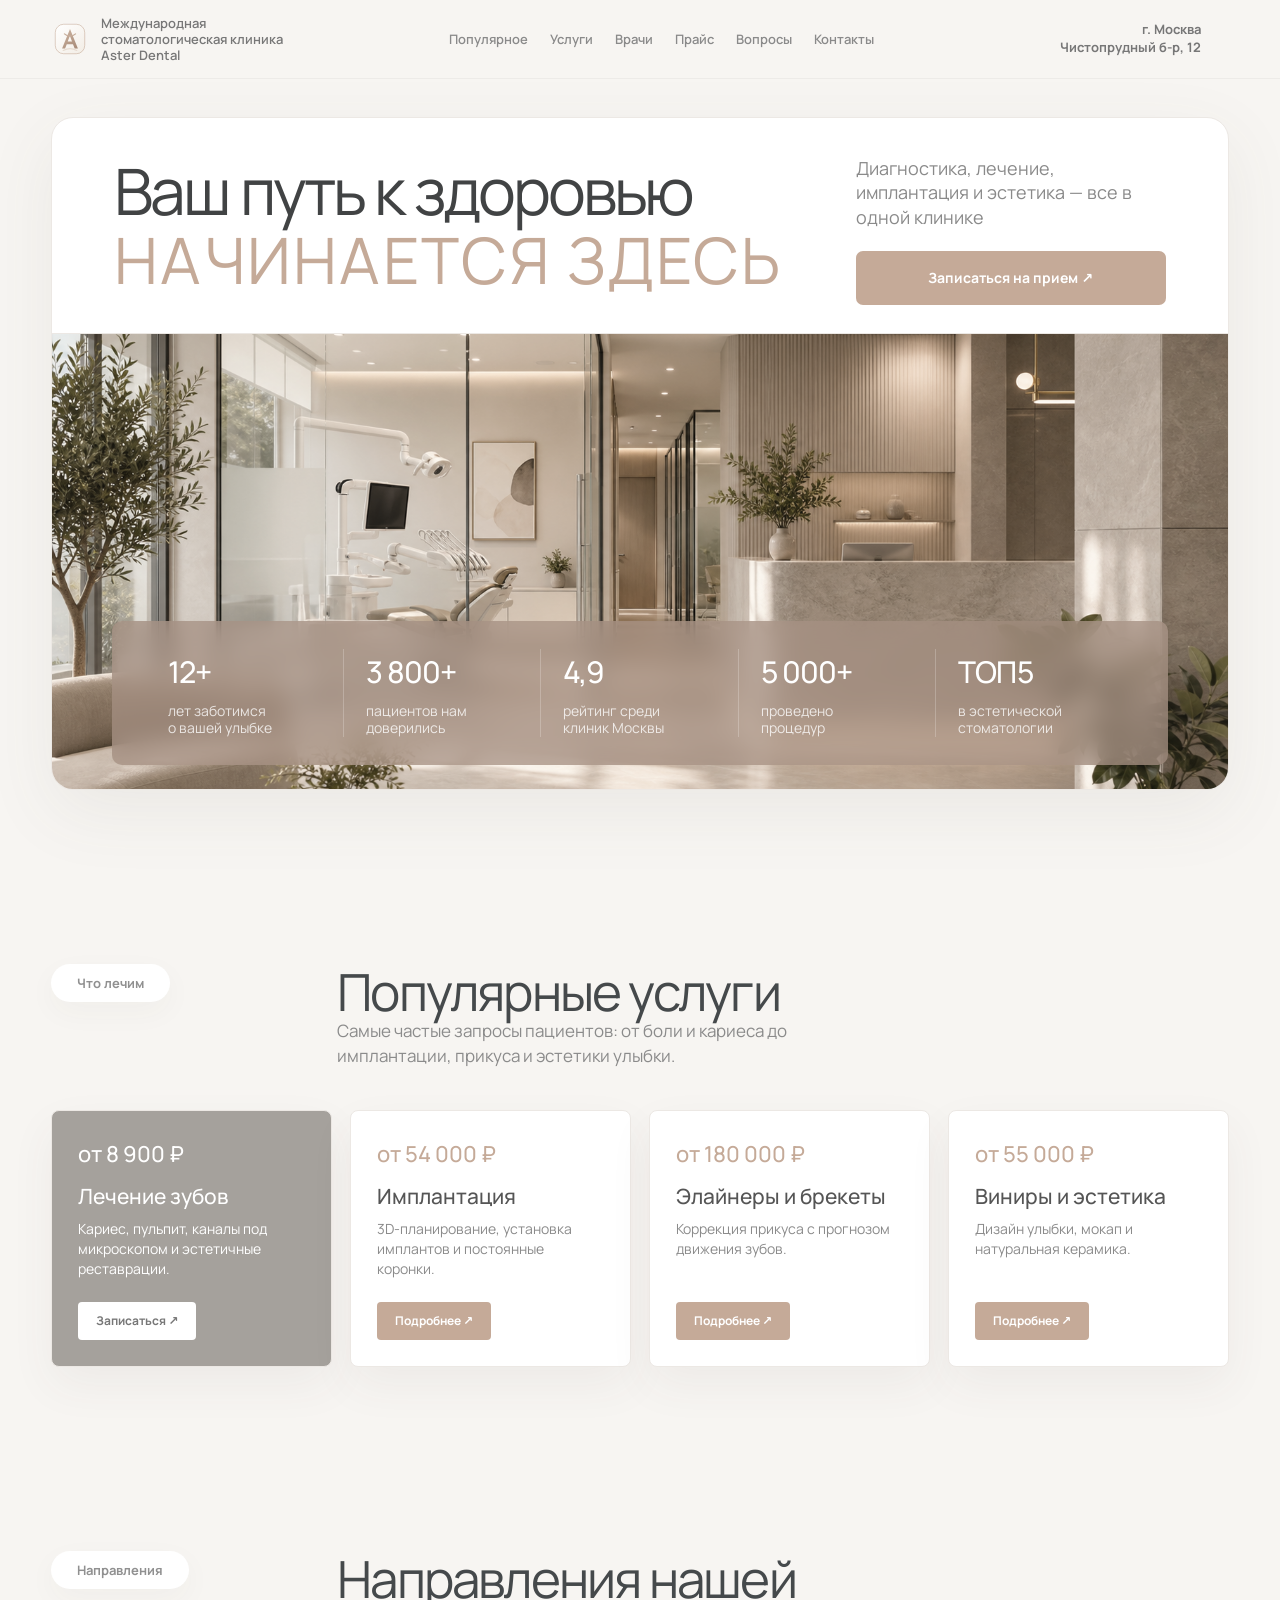
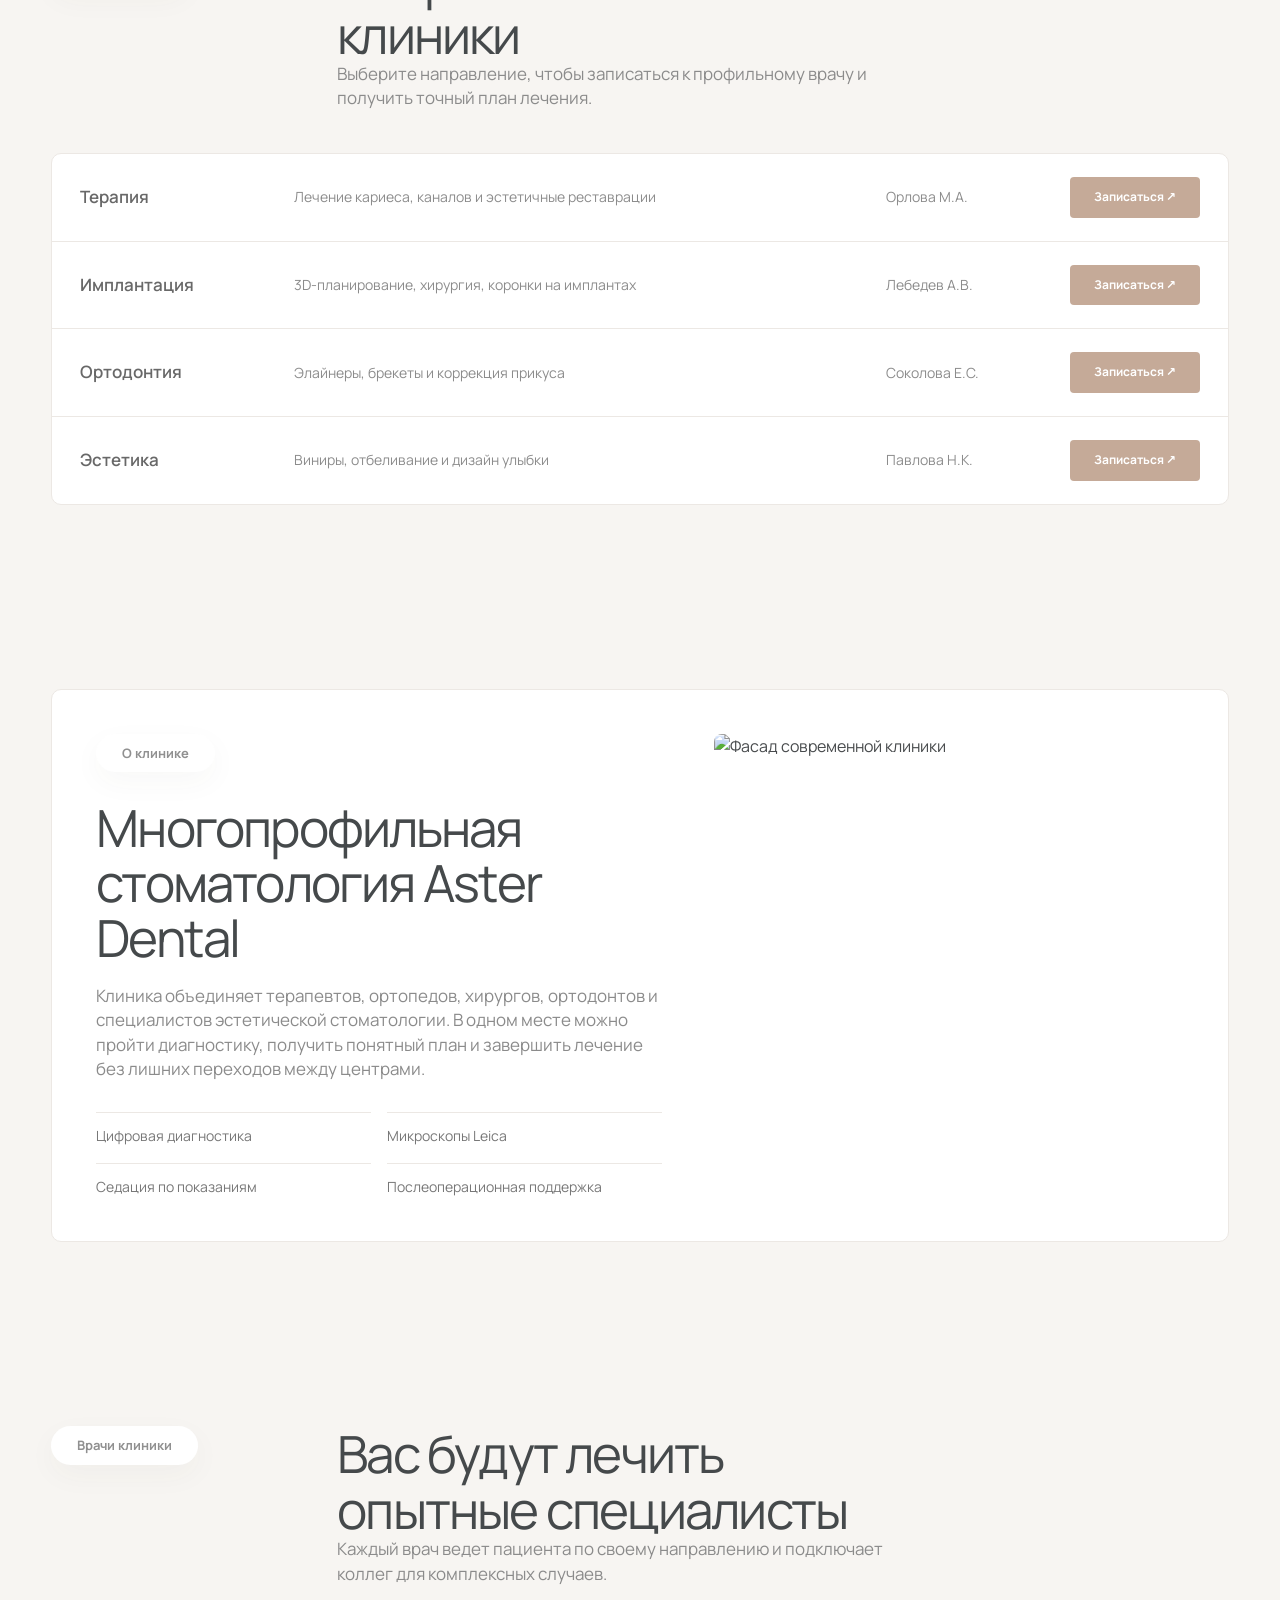
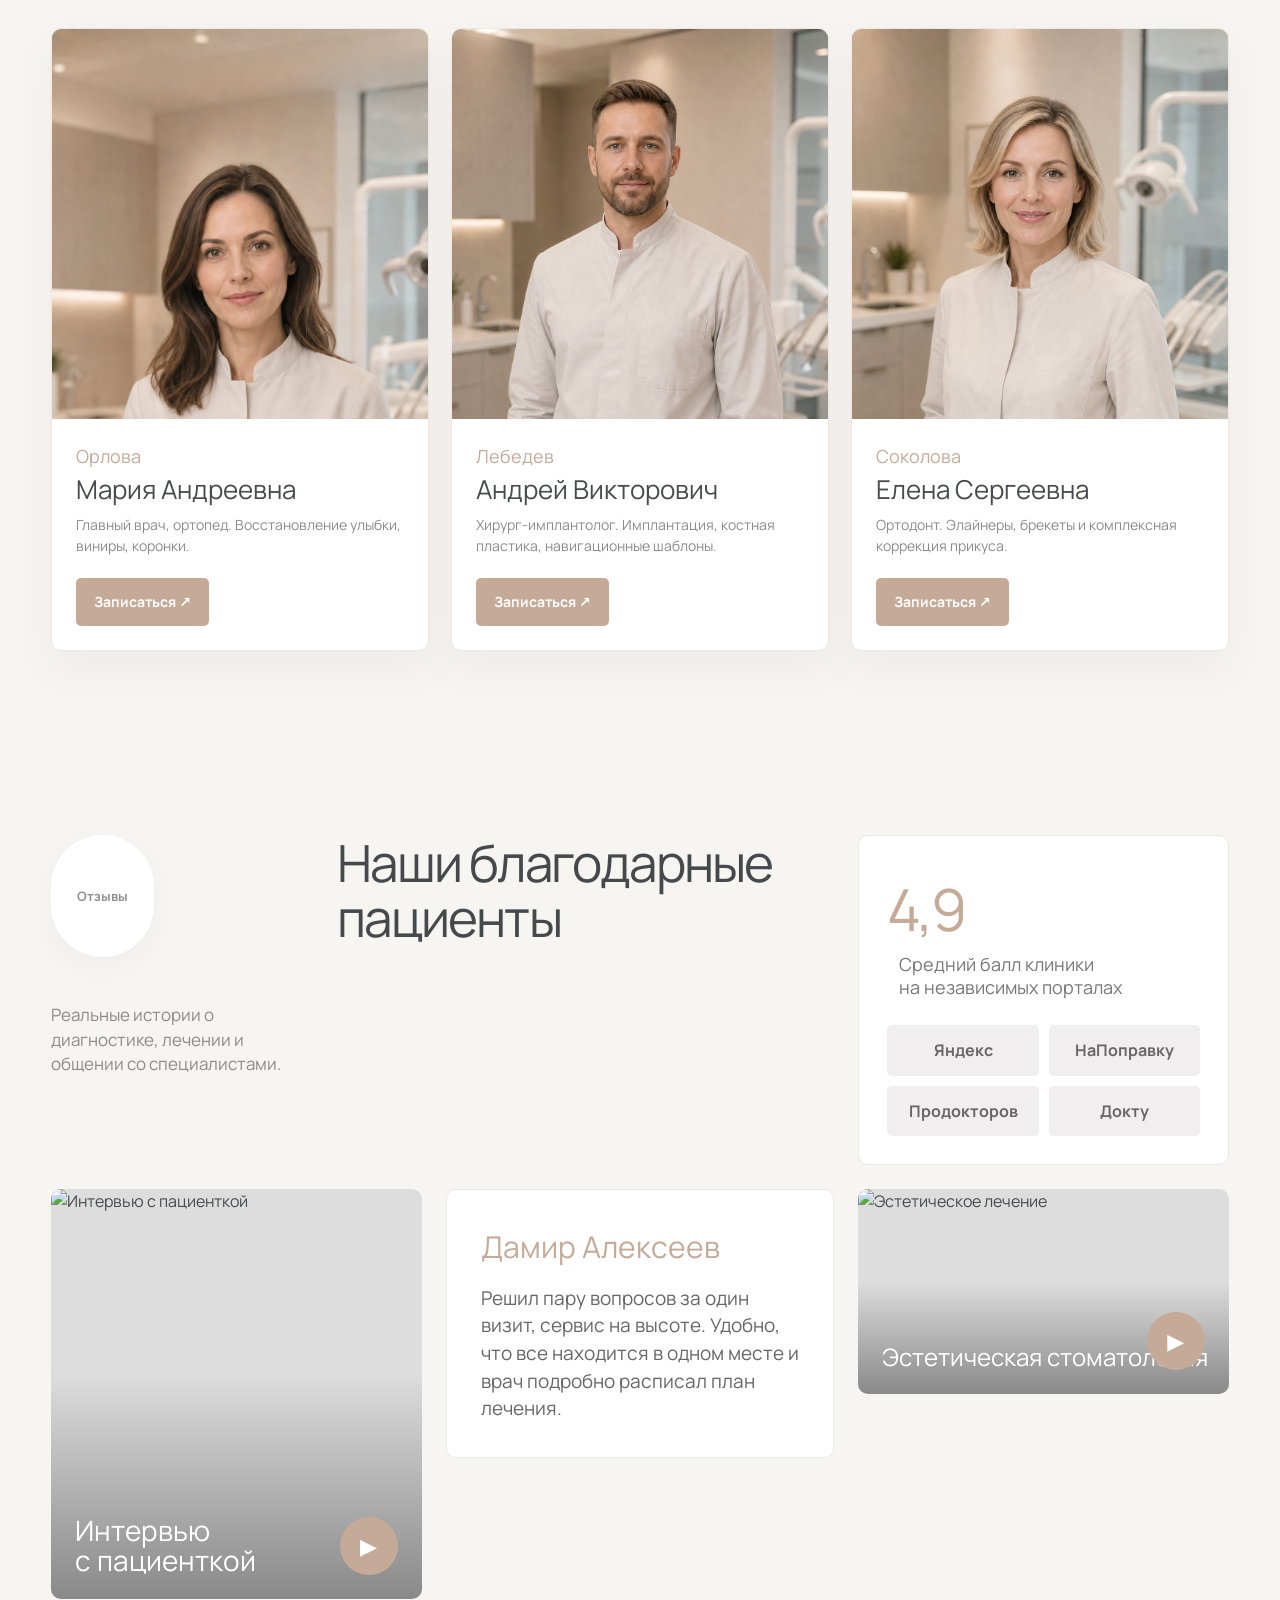
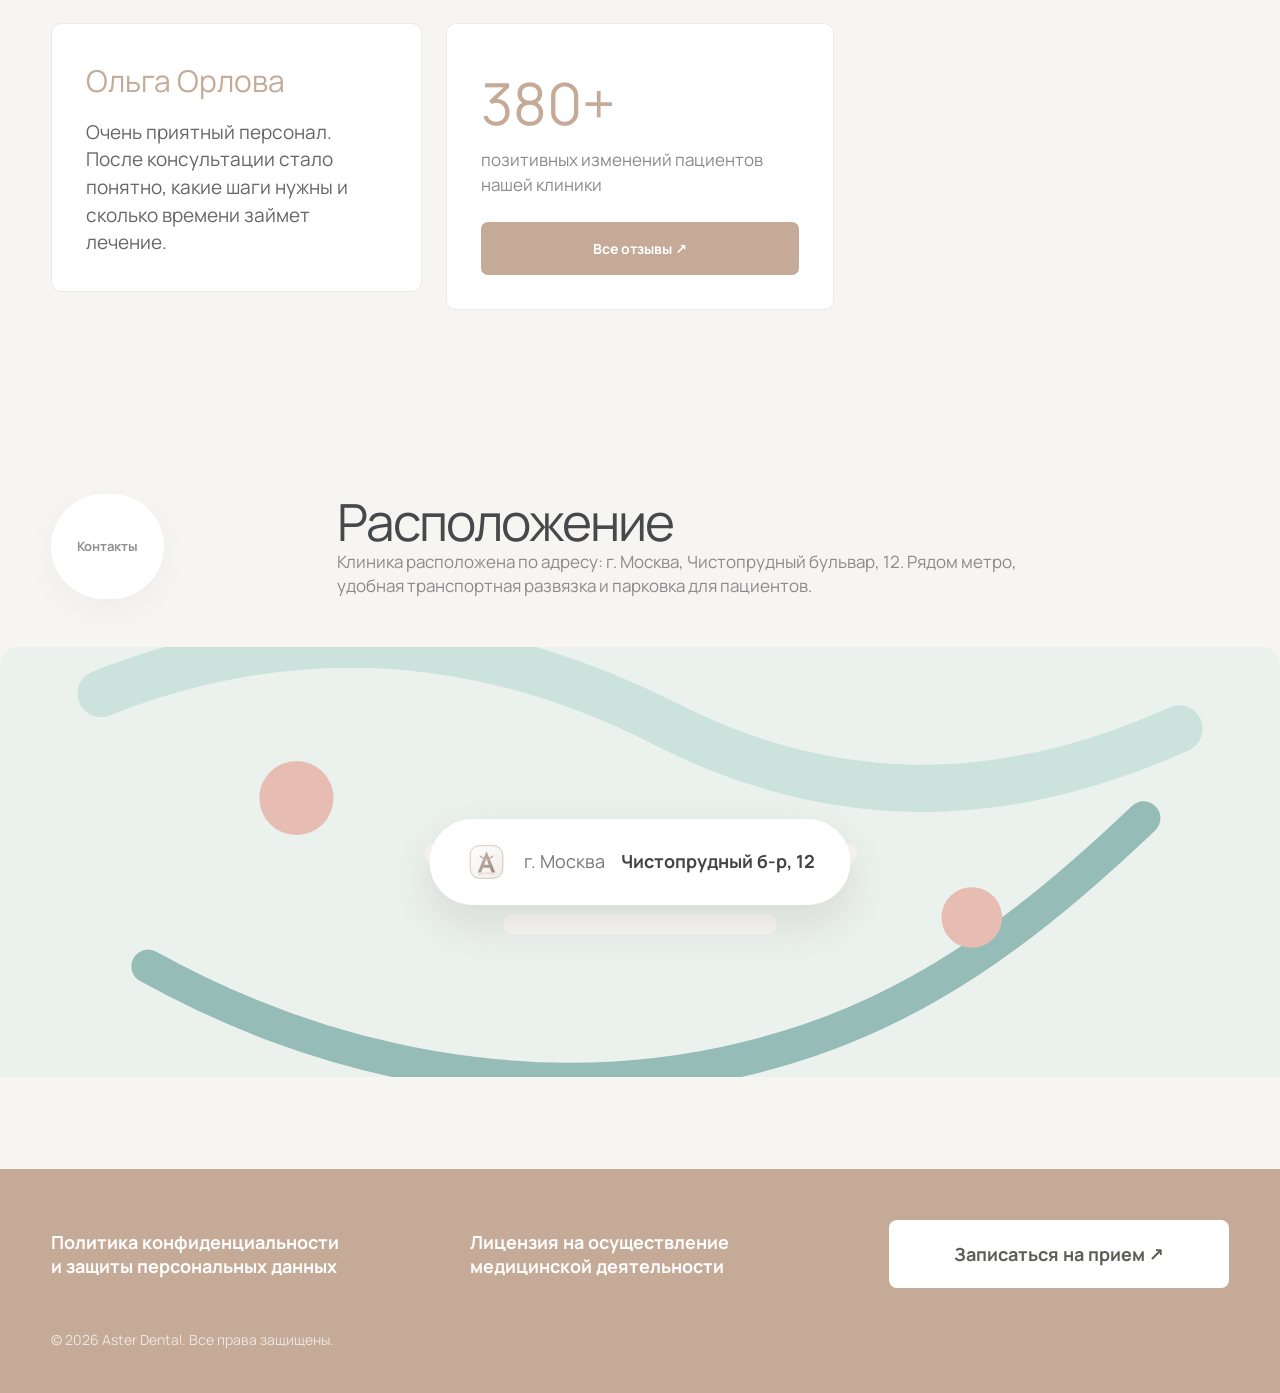
==== index.html @ 050e6648 "Initial dental clinic website" ====
<!DOCTYPE html>
<html lang="ru">
<head>
<meta charset="UTF-8" />
<meta name="viewport" content="width=device-width, initial-scale=1.0" />
<title>Aster Dental — стоматологическая клиника</title>
<link rel="preconnect" href="https://fonts.googleapis.com" />
<link rel="preconnect" href="https://fonts.gstatic.com" crossorigin />
<link href="https://fonts.googleapis.com/css2?family=Manrope:wght@400;500;600;700&display=swap" rel="stylesheet" />
<link rel="stylesheet" href="styles.css" />
</head>
<body class="ref-page">
<header id="hdr" class="ref-header">
  <div class="ref-wrap ref-nav">
    <a class="ref-brand" href="index.html">
      <img src="assets/aster-mark.svg" alt="" />
      <span>Международная стоматологическая клиника Aster Dental</span>
    </a>
    <nav class="ref-menu" aria-label="Основная навигация">
      <a href="#programs">Популярное</a>
      <a href="portfolio.html">Услуги</a>
      <a href="#doctors">Врачи</a>
      <a href="portfolio.html">Прайс</a>
      <a href="process.html">Вопросы</a>
      <a href="#contacts">Контакты</a>
    </nav>
    <a class="ref-address" href="contacts.html">г. Москва<br>Чистопрудный б-р, 12</a>
    <button class="menu-toggle" id="menuBtn" aria-label="Открыть меню">☰</button>
  </div>
</header>

<div class="mobile-nav" id="mnav">
  <button class="close" id="mnavClose" aria-label="Закрыть меню">×</button>
  <a href="index.html">Главная</a>
  <a href="about.html">Клиника</a>
  <a href="portfolio.html">Услуги</a>
  <a href="process.html">Лечение</a>
  <a href="reviews.html">Отзывы</a>
  <a href="contacts.html">Контакты</a>
</div>

<main>
  <section class="ref-hero">
    <div class="ref-wrap ref-hero-card reveal">
      <div class="ref-hero-top">
        <h1>Ваш путь к здоровью<br><span>начинается здесь</span></h1>
        <div class="ref-hero-cta">
          <p>Диагностика, лечение, имплантация и эстетика — все в одной клинике</p>
          <a class="ref-btn" href="contacts.html">Записаться на прием ↗</a>
        </div>
      </div>
      <div class="ref-hero-photo">
        <img src="assets/premium-dental-clinic.png" alt="Премиальный интерьер стоматологической клиники Aster Dental" />
        <div class="ref-stats">
          <div><b>12+</b><span>лет заботимся<br>о вашей улыбке</span></div>
          <div><b>3 800+</b><span>пациентов нам<br>доверились</span></div>
          <div><b>4,9</b><span>рейтинг среди<br>клиник Москвы</span></div>
          <div><b>5 000+</b><span>проведено<br>процедур</span></div>
          <div><b>ТОП5</b><span>в эстетической<br>стоматологии</span></div>
        </div>
      </div>
    </div>
  </section>

  <section class="ref-section" id="programs">
    <div class="ref-wrap ref-section-head reveal">
      <span class="ref-chip">Что лечим</span>
      <div>
        <h2>Популярные услуги</h2>
        <p>Самые частые запросы пациентов: от боли и кариеса до имплантации, прикуса и эстетики улыбки.</p>
      </div>
    </div>
    <div class="ref-wrap ref-programs">
      <article class="ref-program ref-program-dark reveal"><span>от 8 900 ₽</span><h3>Лечение зубов</h3><p>Кариес, пульпит, каналы под микроскопом и эстетичные реставрации.</p><a href="contacts.html">Записаться ↗</a></article>
      <article class="ref-program reveal"><span>от 54 000 ₽</span><h3>Имплантация</h3><p>3D-планирование, установка имплантов и постоянные коронки.</p><a href="contacts.html">Подробнее ↗</a></article>
      <article class="ref-program reveal"><span>от 180 000 ₽</span><h3>Элайнеры и брекеты</h3><p>Коррекция прикуса с прогнозом движения зубов.</p><a href="contacts.html">Подробнее ↗</a></article>
      <article class="ref-program reveal"><span>от 55 000 ₽</span><h3>Виниры и эстетика</h3><p>Дизайн улыбки, мокап и натуральная керамика.</p><a href="contacts.html">Подробнее ↗</a></article>
    </div>
  </section>

  <section class="ref-section">
    <div class="ref-wrap ref-section-head reveal">
      <span class="ref-chip">Направления</span>
      <div>
        <h2>Направления нашей клиники</h2>
        <p>Выберите направление, чтобы записаться к профильному врачу и получить точный план лечения.</p>
      </div>
    </div>
    <div class="ref-wrap ref-directions reveal">
      <div><b>Терапия</b><span>Лечение кариеса, каналов и эстетичные реставрации</span><em>Орлова М.А.</em><a href="contacts.html">Записаться ↗</a></div>
      <div><b>Имплантация</b><span>3D-планирование, хирургия, коронки на имплантах</span><em>Лебедев А.В.</em><a href="contacts.html">Записаться ↗</a></div>
      <div><b>Ортодонтия</b><span>Элайнеры, брекеты и коррекция прикуса</span><em>Соколова Е.С.</em><a href="contacts.html">Записаться ↗</a></div>
      <div><b>Эстетика</b><span>Виниры, отбеливание и дизайн улыбки</span><em>Павлова Н.К.</em><a href="contacts.html">Записаться ↗</a></div>
    </div>
  </section>

  <section class="ref-section">
    <div class="ref-wrap ref-clinic reveal">
      <div>
        <span class="ref-chip">О клинике</span>
        <h2>Многопрофильная стоматология Aster Dental</h2>
        <p>Клиника объединяет терапевтов, ортопедов, хирургов, ортодонтов и специалистов эстетической стоматологии. В одном месте можно пройти диагностику, получить понятный план и завершить лечение без лишних переходов между центрами.</p>
        <div class="ref-mini-grid">
          <span>Цифровая диагностика</span>
          <span>Микроскопы Leica</span>
          <span>Седация по показаниям</span>
          <span>Послеоперационная поддержка</span>
        </div>
      </div>
      <img src="https://images.unsplash.com/photo-1629909615184-74f495363b67?auto=format&fit=crop&w=1000&q=85" alt="Фасад современной клиники" />
    </div>
  </section>

  <section class="ref-section" id="doctors">
    <div class="ref-wrap ref-section-head reveal">
      <span class="ref-chip">Врачи клиники</span>
      <div>
        <h2>Вас будут лечить опытные специалисты</h2>
        <p>Каждый врач ведет пациента по своему направлению и подключает коллег для комплексных случаев.</p>
      </div>
    </div>
    <div class="ref-wrap ref-doctors">
      <article class="ref-doctor reveal"><img src="assets/doctor-orlova.png" alt="Мария Орлова"><div><span>Орлова</span><h3>Мария Андреевна</h3><p>Главный врач, ортопед. Восстановление улыбки, виниры, коронки.</p><a href="contacts.html">Записаться ↗</a></div></article>
      <article class="ref-doctor reveal"><img src="assets/doctor-lebedev.png" alt="Андрей Лебедев"><div><span>Лебедев</span><h3>Андрей Викторович</h3><p>Хирург-имплантолог. Имплантация, костная пластика, навигационные шаблоны.</p><a href="contacts.html">Записаться ↗</a></div></article>
      <article class="ref-doctor reveal"><img src="assets/doctor-sokolova.png" alt="Елена Соколова"><div><span>Соколова</span><h3>Елена Сергеевна</h3><p>Ортодонт. Элайнеры, брекеты и комплексная коррекция прикуса.</p><a href="contacts.html">Записаться ↗</a></div></article>
    </div>
  </section>

  <section class="ref-section">
    <div class="ref-wrap ref-reviews">
      <div class="ref-review-title reveal">
        <span class="ref-chip">Отзывы</span>
        <h2>Наши благодарные пациенты</h2>
        <p>Реальные истории о диагностике, лечении и общении со специалистами.</p>
      </div>
      <div class="ref-rating reveal">
        <b>4,9</b>
        <span>Средний балл клиники<br>на независимых порталах</span>
        <div><em>Яндекс</em><em>НаПоправку</em><em>Продокторов</em><em>Докту</em></div>
      </div>
      <article class="ref-video-card reveal"><img src="https://images.unsplash.com/photo-1590650153855-d9e808231d41?auto=format&fit=crop&w=700&q=85" alt="Интервью с пациенткой"><span>Интервью<br>с пациенткой</span><button>▶</button></article>
      <article class="ref-text-review reveal"><h3>Дамир Алексеев</h3><p>Решил пару вопросов за один визит, сервис на высоте. Удобно, что все находится в одном месте и врач подробно расписал план лечения.</p></article>
      <article class="ref-before-after reveal"><img src="https://images.unsplash.com/photo-1606811971618-4486d14f3f99?auto=format&fit=crop&w=900&q=85" alt="Эстетическое лечение"><span>Эстетическая стоматология</span><button>▶</button></article>
      <article class="ref-text-review reveal"><h3>Ольга Орлова</h3><p>Очень приятный персонал. После консультации стало понятно, какие шаги нужны и сколько времени займет лечение.</p></article>
      <article class="ref-review-stat reveal"><div><span>380+</span><p>позитивных изменений пациентов нашей клиники</p></div><a href="reviews.html">Все отзывы ↗</a></article>
    </div>
  </section>

  <section class="ref-section ref-location" id="contacts">
    <div class="ref-wrap ref-location-head reveal">
      <span class="ref-chip">Контакты</span>
      <div>
        <h2>Расположение</h2>
        <p>Клиника расположена по адресу: г. Москва, Чистопрудный бульвар, 12. Рядом метро, удобная транспортная развязка и парковка для пациентов.</p>
      </div>
    </div>
    <div class="ref-map reveal">
      <div class="ref-map-pin"><img src="assets/aster-mark.svg" alt="">г. Москва<br><b>Чистопрудный б-р, 12</b></div>
    </div>
  </section>
</main>

<footer class="ref-footer">
  <div class="ref-wrap ref-footer-grid">
    <a href="#">Политика конфиденциальности<br>и защиты персональных данных</a>
    <a href="#">Лицензия на осуществление<br>медицинской деятельности</a>
    <a class="ref-footer-btn" href="contacts.html">Записаться на прием ↗</a>
  </div>
  <div class="ref-wrap ref-copy">© 2026 Aster Dental. Все права защищены.</div>
</footer>

<script src="main.js"></script>
</body>
</html>
---- styles.css ----
:root{
  --ink:#26231f;
  --ink-2:#4a443d;
  --teal:#6b908b;
  --teal-dark:#4e746f;
  --mint:#edf5f1;
  --aqua:#b7d4cd;
  --coral:#b88776;
  --champagne:#b99d72;
  --champagne-soft:#eadcc6;
  --cream:#f4eee5;
  --paper:#ffffff;
  --soft:#f8f4ee;
  --muted:#8a8177;
  --line:rgba(38,35,31,.12);
  --shadow:0 28px 90px rgba(74,68,61,.11);
  --shadow-deep:0 34px 110px rgba(74,68,61,.18);
}
*{box-sizing:border-box;margin:0;padding:0}
html{scroll-behavior:smooth}
body{
  font-family:"Manrope",system-ui,sans-serif;
  background:
    radial-gradient(circle at 15% 0%,rgba(255,255,255,.74),rgba(255,255,255,0) 340px),
    linear-gradient(180deg,rgba(255,255,255,.35),rgba(255,255,255,0) 360px),
    var(--cream);
  color:var(--ink);
  line-height:1.55;
  overflow-x:hidden;
  -webkit-font-smoothing:antialiased;
}
a{color:inherit;text-decoration:none}
img{display:block;max-width:100%}
button,input,textarea,select{font:inherit}
::selection{background:var(--aqua);color:var(--ink)}
.wrap{width:min(1180px,92vw);margin:0 auto}
.eyebrow{font-size:12px;text-transform:uppercase;letter-spacing:.18em;font-weight:800;color:var(--champagne);margin-bottom:14px}

header{
  position:fixed;
  inset:0 0 auto;
  z-index:100;
  transition:background .25s,box-shadow .25s,border-color .25s;
  border-bottom:1px solid transparent;
}
header.scrolled{background:rgba(244,238,229,.82);backdrop-filter:blur(22px);border-color:rgba(38,35,31,.08);box-shadow:0 14px 52px rgba(74,68,61,.08)}
.nav-wrap{height:82px;display:flex;align-items:center;justify-content:space-between;gap:20px}
.brand{display:inline-flex;align-items:center;gap:10px;font-size:20px;font-weight:900;letter-spacing:-.03em}
.brand img{width:34px;height:34px}
.nav-pill{display:flex;align-items:center;gap:4px;padding:6px;border:1px solid rgba(255,255,255,.68);border-radius:999px;background:rgba(255,255,255,.62);box-shadow:0 18px 52px rgba(74,68,61,.08),inset 0 1px 0 rgba(255,255,255,.82);backdrop-filter:blur(18px)}
.nav-pill a{padding:10px 17px;border-radius:999px;font-size:14px;font-weight:800;color:rgba(38,35,31,.58);transition:background .2s,color .2s,box-shadow .2s}
.nav-pill a:hover,.nav-pill a.active{background:var(--ink);color:#fff;box-shadow:0 10px 26px rgba(38,35,31,.16)}
.nav-actions{display:flex;align-items:center;gap:12px}
.phone{font-size:14px;font-weight:800;color:var(--ink-2)}
.btn{display:inline-flex;align-items:center;justify-content:center;gap:8px;border:0;border-radius:999px;padding:15px 24px;font-weight:900;font-size:14px;cursor:pointer;transition:transform .2s,box-shadow .2s,background .2s,color .2s;white-space:nowrap}
.btn:hover{transform:translateY(-2px)}
.btn-primary{background:linear-gradient(135deg,var(--teal),var(--teal-dark));color:#fff;box-shadow:0 18px 38px rgba(78,116,111,.25),inset 0 1px 0 rgba(255,255,255,.28)}
.btn-primary:hover{background:var(--teal-dark)}
.btn-soft{background:rgba(255,255,255,.76);color:var(--ink);border:1px solid rgba(255,255,255,.70);box-shadow:0 16px 34px rgba(11,24,32,.08),inset 0 1px 0 rgba(255,255,255,.95)}
.btn-light{background:#fff;color:var(--ink);box-shadow:0 14px 34px rgba(18,33,42,.08)}
.menu-toggle{display:none;border:0;background:var(--ink);color:#fff;width:44px;height:44px;border-radius:50%;font-size:22px}

.mobile-nav{position:fixed;inset:0;z-index:200;background:var(--cream);display:flex;flex-direction:column;align-items:center;justify-content:center;gap:12px;transform:translateY(-100%);transition:transform .35s ease}
.mobile-nav.open{transform:none}
.mobile-nav a{font-size:30px;font-weight:900}
.mobile-nav .close{position:absolute;top:24px;right:28px;border:0;background:none;font-size:44px;color:var(--ink)}

.hero{position:relative;overflow:hidden;padding:132px 0 72px}
.hero::before{content:"";position:absolute;inset:0;background:linear-gradient(180deg,rgba(255,255,255,.28),rgba(255,255,255,0));pointer-events:none}
.hero-shell{position:relative;z-index:1}
.hero-copy{max-width:920px;margin:0 auto 42px;text-align:center}
.hero-kicker{display:flex;gap:10px;flex-wrap:wrap;margin-bottom:22px}
.hero-copy .hero-kicker{justify-content:center}
.hero-kicker span{display:inline-flex;align-items:center;min-height:32px;padding:7px 13px;border:1px solid rgba(185,157,114,.35);border-radius:999px;background:rgba(255,255,255,.58);box-shadow:inset 0 1px 0 rgba(255,255,255,.82);font-size:11px;text-transform:uppercase;letter-spacing:.15em;font-weight:900;color:var(--ink)}
.hero-kicker span:first-child{background:#3b3630;border-color:#3b3630;color:#fff}
.hero h1{font-size:clamp(48px,7.7vw,104px);line-height:.94;letter-spacing:-.075em;font-weight:900;text-wrap:balance}
.hero p{font-size:18px;color:var(--muted);max-width:690px;margin:24px auto 30px}
.hero-actions{display:flex;gap:12px;flex-wrap:wrap;justify-content:center}
.hero-showcase{position:relative;border-radius:34px;overflow:hidden;height:520px;box-shadow:var(--shadow-deep);border:1px solid rgba(255,255,255,.78);background:#fff}
.hero-showcase>img{width:100%;height:100%;object-fit:cover}
.hero-showcase::after{content:"";position:absolute;inset:0;background:linear-gradient(180deg,rgba(0,0,0,0) 42%,rgba(38,35,31,.34));pointer-events:none}
.showcase-caption{position:absolute;left:28px;right:28px;bottom:26px;z-index:2;display:flex;gap:10px;flex-wrap:wrap}
.showcase-caption span{display:inline-flex;align-items:center;padding:9px 14px;border-radius:999px;background:rgba(255,255,255,.72);backdrop-filter:blur(14px);border:1px solid rgba(255,255,255,.62);font-size:12px;font-weight:900;color:var(--ink)}
.hero-panel{position:absolute;right:28px;top:28px;z-index:3;width:300px;background:rgba(255,255,255,.80);border:1px solid rgba(255,255,255,.82);backdrop-filter:blur(20px);border-radius:28px;padding:26px;box-shadow:var(--shadow),inset 0 1px 0 rgba(255,255,255,.9);display:grid;gap:15px}
.panel-title{padding-bottom:18px;border-bottom:1px solid var(--line);font-size:12px;text-transform:uppercase;letter-spacing:.18em;font-weight:900;color:var(--champagne)}
.hero-panel div{padding-bottom:15px;border-bottom:1px solid var(--line)}
.hero-panel div:last-child{border-bottom:0;padding-bottom:0}
.hero-panel strong{display:block;font-size:38px;letter-spacing:-.05em;line-height:1;color:var(--teal)}
.hero-panel span{display:block;color:var(--muted);font-weight:700;margin-top:4px}

.section{padding:108px 0}
.trust-strip{padding:42px 0;background:linear-gradient(135deg,var(--ink),#112832);color:#fff}
.trust-grid{display:grid;grid-template-columns:repeat(4,1fr);gap:1px;background:rgba(255,255,255,.13);border-radius:28px;overflow:hidden;border:1px solid rgba(255,255,255,.10);box-shadow:0 28px 80px rgba(0,0,0,.18)}
.trust-item{background:rgba(255,255,255,.045);padding:30px}
.trust-item span{color:var(--champagne-soft);font-weight:900;font-size:13px}
.trust-item b{display:block;margin:18px 0 8px;font-size:18px}
.trust-item p{color:rgba(255,255,255,.68);font-size:14px}

.split{display:grid;grid-template-columns:1.1fr .9fr;gap:80px;align-items:start}
.section-head h2,.sec-top h2,.cta h2,.subhero h1{font-size:clamp(34px,5vw,64px);line-height:1.02;letter-spacing:-.055em;font-weight:900}
.lead-block p{font-size:18px;color:var(--muted);margin-bottom:24px}
.text-link{display:inline-flex;align-items:center;gap:8px;font-weight:900;color:var(--teal)}
.text-link::after{content:"↗";font-size:16px}
.visual-row{display:grid;grid-template-columns:1.25fr .75fr;gap:24px;margin-top:54px;align-items:stretch}
.visual-card,.quote-card,.doctor,.service-card,.rev,.ci-card,.form{border-radius:30px}
.visual-card{overflow:hidden;min-height:440px;box-shadow:var(--shadow-deep);border:1px solid rgba(255,255,255,.72)}
.visual-card img{width:100%;height:100%;object-fit:cover}
.quote-card{background:linear-gradient(180deg,#fff,#fbf6ec);padding:38px;box-shadow:var(--shadow);display:flex;flex-direction:column;justify-content:space-between;border:1px solid rgba(199,166,106,.22)}
.quote-card img{width:120px;margin-bottom:36px}
.quote-card p{font-size:24px;line-height:1.25;letter-spacing:-.03em;font-weight:800}
.quote-card span{margin-top:26px;color:var(--muted);font-weight:800}

.muted-section{background:linear-gradient(180deg,var(--soft),#f8f5ed)}
.sec-top{display:flex;justify-content:space-between;align-items:end;gap:24px;margin-bottom:44px}
.sec-top h2{max-width:760px}
.service-grid{display:grid;grid-template-columns:repeat(4,1fr);gap:18px}
.service-card{min-height:318px;background:linear-gradient(180deg,#fff,#fbf7ef);padding:30px;border:1px solid rgba(11,24,32,.09);box-shadow:0 22px 58px rgba(11,24,32,.08);display:flex;flex-direction:column;justify-content:space-between;position:relative;overflow:hidden;transition:transform .25s,box-shadow .25s,border-color .25s}
.service-card::before{content:"";position:absolute;left:30px;right:30px;top:0;height:3px;background:linear-gradient(90deg,var(--champagne),var(--aqua))}
.service-card:hover{transform:translateY(-7px);box-shadow:var(--shadow-deep);border-color:rgba(199,166,106,.34)}
.service-card span{color:var(--champagne);font-size:12px;text-transform:uppercase;letter-spacing:.16em;font-weight:900}
.service-card h3{font-size:25px;line-height:1.08;letter-spacing:-.04em;margin:48px 0 12px}
.service-card p{color:var(--muted);font-size:15px}

.doctors{display:grid;grid-template-columns:repeat(3,1fr);gap:22px}
.doctor{overflow:hidden;background:#fff;border:1px solid rgba(11,24,32,.09);box-shadow:0 22px 60px rgba(11,24,32,.08)}
.doctor img{height:360px;width:100%;object-fit:cover;object-position:center top}
.doctor h3{font-size:23px;letter-spacing:-.03em;padding:22px 24px 4px}
.doctor p{padding:0 24px 24px;color:var(--muted);font-weight:700}

.cta-section{padding:38px 0 92px}
.cta{background:linear-gradient(135deg,#08141b,#12313b);color:#fff;border-radius:36px;padding:62px;display:flex;align-items:center;justify-content:space-between;gap:30px;position:relative;overflow:hidden;box-shadow:var(--shadow-deep)}
.cta::before{content:"";position:absolute;inset:0;background:linear-gradient(90deg,rgba(199,166,106,.20),transparent 46%,rgba(142,219,210,.16));opacity:.9}
.cta>*{position:relative}
.cta .eyebrow{color:var(--aqua)}
.cta p{color:rgba(255,255,255,.72);margin-top:18px;font-size:17px;max-width:560px}

.signature-section{background:#fff;padding:118px 0;border-top:1px solid rgba(11,24,32,.08);border-bottom:1px solid rgba(11,24,32,.08)}
.signature-grid{display:grid;grid-template-columns:1fr 1.1fr;gap:64px;align-items:start}
.signature-copy h2{font-size:58px;line-height:1;letter-spacing:-.06em;font-weight:900;text-wrap:balance}
.signature-copy p{margin-top:22px;color:var(--muted);font-size:18px;max-width:500px}
.signature-list{display:grid;gap:14px}
.signature-list div{display:grid;grid-template-columns:64px 1fr;column-gap:22px;row-gap:6px;padding:24px;border:1px solid rgba(11,24,32,.10);border-radius:28px;background:linear-gradient(180deg,#fff,#fbf7ef);box-shadow:0 16px 42px rgba(11,24,32,.06)}
.signature-list span{grid-row:span 2;color:var(--champagne);font-weight:900;font-size:20px}
.signature-list b{font-size:22px;letter-spacing:-.035em}
.signature-list p{color:var(--muted)}

.subhero{padding:150px 0 74px;background:linear-gradient(135deg,var(--soft),var(--cream));position:relative;overflow:hidden;border-bottom:1px solid var(--line)}
.subhero::after{content:"";position:absolute;right:0;bottom:-90px;width:min(48vw,620px);height:360px;background:url("assets/smile-map.svg") center/contain no-repeat;opacity:.42}
.subhero .wrap{position:relative;z-index:1}
.breadcrumb{font-size:12px;text-transform:uppercase;letter-spacing:.16em;font-weight:900;color:var(--teal);margin-bottom:16px}
.subhero p{font-size:18px;color:var(--muted);max-width:660px;margin-top:20px}

.feature-grid{display:grid;grid-template-columns:repeat(3,1fr);gap:18px}
.feature{background:#fff;border:1px solid var(--line);border-radius:26px;padding:28px;box-shadow:0 18px 46px rgba(18,33,42,.05)}
.feature b{display:block;font-size:22px;letter-spacing:-.03em;margin-bottom:10px}
.feature p{color:var(--muted)}
.wide-photo{border-radius:34px;overflow:hidden;min-height:440px;margin-top:50px;box-shadow:var(--shadow)}
.wide-photo img{width:100%;height:100%;object-fit:cover}

.price-grid{display:grid;grid-template-columns:repeat(2,1fr);gap:18px}
.price-card{background:#fff;border:1px solid var(--line);border-radius:28px;padding:30px;display:grid;grid-template-columns:1fr auto;gap:18px;align-items:start}
.price-card h3{font-size:26px;letter-spacing:-.04em;margin-bottom:8px}
.price-card p{color:var(--muted)}
.price-card strong{color:var(--teal);font-size:22px;white-space:nowrap}

.timeline{max-width:940px}
.tl-item{display:grid;grid-template-columns:110px 1fr;gap:34px;padding:34px 0;border-top:1px solid var(--line)}
.tl-item .num{font-size:54px;font-weight:900;line-height:1;color:var(--teal)}
.tl-item h3{font-size:28px;letter-spacing:-.04em;margin-bottom:10px}
.tl-item p{color:var(--muted);font-size:17px}
.faq{max-width:900px}
.faq-item{border-top:1px solid var(--line)}
.faq-item:last-child{border-bottom:1px solid var(--line)}
.faq-q{display:flex;align-items:center;justify-content:space-between;gap:18px;padding:26px 0;font-size:20px;font-weight:900;cursor:pointer}
.faq-q .pl{color:var(--teal);font-size:28px;transition:transform .25s}
.faq-item.open .pl{transform:rotate(45deg)}
.faq-a{max-height:0;overflow:hidden;transition:max-height .3s;color:var(--muted);font-size:16px}
.faq-item.open .faq-a{max-height:220px;padding-bottom:24px}

.rev-grid{display:grid;grid-template-columns:repeat(3,1fr);gap:18px}
.rev{background:#fff;border:1px solid var(--line);padding:28px;box-shadow:0 18px 46px rgba(18,33,42,.05)}
.stars{color:var(--coral);letter-spacing:2px;margin-bottom:18px}
.rev p{color:var(--ink-2);font-size:16px}
.who{display:flex;align-items:center;gap:12px;margin-top:24px}
.avatar{width:44px;height:44px;border-radius:50%;background:var(--mint);display:grid;place-items:center;color:var(--teal);font-weight:900}
.who b{display:block}.who span{color:var(--muted);font-size:13px;font-weight:700}

.contact-grid{display:grid;grid-template-columns:1.05fr .95fr;gap:44px;align-items:start}
.form{background:#fff;border:1px solid var(--line);box-shadow:var(--shadow);padding:32px;display:grid;gap:18px}
.field{display:grid;gap:8px}
.field label{font-size:12px;text-transform:uppercase;letter-spacing:.14em;color:var(--muted);font-weight:900}
.field input,.field textarea,.field select{border:1px solid var(--line);border-radius:18px;background:#f8fbfa;padding:15px 16px;color:var(--ink);outline:none}
.field input:focus,.field textarea:focus,.field select:focus{border-color:var(--teal);box-shadow:0 0 0 4px rgba(15,143,140,.10)}
.field textarea{min-height:132px;resize:vertical}
.form-msg{display:none;border-radius:18px;background:var(--mint);color:var(--teal-dark);padding:16px;font-weight:800}
.form-msg.show{display:block}
.contact-info{display:grid;gap:16px}
.ci-card{background:#fff;border:1px solid var(--line);padding:24px}
.ci-card .k{font-size:12px;text-transform:uppercase;letter-spacing:.14em;color:var(--muted);font-weight:900;margin-bottom:8px}
.ci-card .v{font-size:21px;font-weight:900;letter-spacing:-.03em}
.map{height:300px;border-radius:28px;background:url("assets/smile-map.svg") center/80% no-repeat,var(--soft);border:1px solid var(--line)}

footer{background:var(--ink);color:#fff;padding:66px 0 28px}
.footer-grid{display:grid;grid-template-columns:1.4fr 1fr 1fr;gap:44px;padding-bottom:44px;border-bottom:1px solid rgba(255,255,255,.13)}
footer .brand img{filter:none}
footer p,footer a{color:rgba(255,255,255,.68)}
footer h4{font-size:13px;text-transform:uppercase;letter-spacing:.15em;color:var(--aqua);margin-bottom:14px}
footer a{display:block;margin:9px 0;font-weight:700}
.foot-bottom{display:flex;justify-content:space-between;gap:16px;flex-wrap:wrap;padding-top:22px;color:rgba(255,255,255,.5);font-size:13px}

.reveal{opacity:0;transform:translateY(24px);transition:opacity .75s ease,transform .75s ease}
.reveal.in{opacity:1;transform:none}

@media(max-width:1040px){
  .nav-pill,.phone{display:none}
  .menu-toggle{display:block}
  .split,.visual-row,.contact-grid,.signature-grid{grid-template-columns:1fr}
  .hero-showcase{height:440px}
  .hero-panel{position:static;width:auto;margin:16px;grid-template-columns:repeat(3,1fr)}
  .hero-panel div{border-bottom:0;border-right:1px solid var(--line);padding-bottom:0;padding-right:16px}
  .hero-panel div:last-child{border-right:0}
  .panel-title{grid-column:1/-1;border-right:0!important;border-bottom:1px solid var(--line)!important;padding-bottom:14px!important}
  .trust-grid,.service-grid{grid-template-columns:repeat(2,1fr)}
  .price-grid,.doctors,.rev-grid,.feature-grid{grid-template-columns:1fr 1fr}
  .signature-copy h2{font-size:48px}
}
@media(max-width:720px){
  .nav-wrap{height:72px}
  .nav-actions .btn{display:none}
  .hero{padding:112px 0 46px}
  .hero-copy{text-align:left;margin-bottom:28px}
  .hero-copy .hero-kicker,.hero-actions{justify-content:flex-start}
  .hero h1{font-size:42px;line-height:.98;letter-spacing:-.055em}
  .hero-kicker span{font-size:10px;letter-spacing:.12em}
  .hero-showcase{border-radius:26px;height:360px}
  .showcase-caption{left:16px;right:16px;bottom:16px}
  .showcase-caption span{font-size:11px;padding:8px 11px}
  .hero-panel,.trust-grid,.service-grid,.price-grid,.doctors,.rev-grid,.feature-grid,.footer-grid{grid-template-columns:1fr}
  .hero-panel div{border-right:0;border-bottom:1px solid var(--line);padding-right:0;padding-bottom:16px}
  .hero-panel div:last-child{border-bottom:0;padding-bottom:0}
  .panel-title{grid-column:auto}
  .section{padding:76px 0}
  .sec-top,.cta{display:grid}
  .cta{padding:34px;border-radius:26px}
  .signature-section{padding:78px 0}
  .signature-copy h2{font-size:36px}
  .signature-list div{grid-template-columns:1fr;padding:22px}
  .tl-item{grid-template-columns:1fr;gap:8px}
  .price-card{grid-template-columns:1fr}
  .visual-card{min-height:300px}
  .quote-card p{font-size:21px}
}

/* Reference-inspired medical landing */
.ref-page{
  --ref-bg:#f7f5f2;
  --ref-card:#ffffff;
  --ref-text:#484b4d;
  --ref-muted:#8f8f8f;
  --ref-line:#ece8e4;
  --ref-accent:#c5aa98;
  --ref-accent-dark:#a98b78;
  background:var(--ref-bg);
  color:var(--ref-text);
}
.ref-wrap{width:min(1180px,92vw);margin:0 auto}
.ref-header{position:sticky;background:rgba(247,245,242,.84);backdrop-filter:blur(18px);border-bottom:1px solid rgba(0,0,0,.04)}
.ref-nav{height:78px;display:grid;grid-template-columns:260px 1fr 190px auto;align-items:center;gap:28px}
.ref-brand{display:flex;align-items:center;gap:12px;font-size:13px;line-height:1.25;color:#777;font-weight:600}
.ref-brand img{width:38px;height:38px;border-radius:0}
.ref-menu{display:flex;justify-content:center;gap:22px;font-size:13px;color:#8a8a8a;font-weight:600}
.ref-menu a:hover{color:var(--ref-text)}
.ref-address{text-align:right;font-size:13px;line-height:1.35;color:#777;font-weight:700}

.ref-hero{padding:38px 0 82px}
.ref-hero-card{background:#fff;border:1px solid var(--ref-line);border-radius:22px;overflow:hidden;box-shadow:0 22px 70px rgba(95,86,78,.08)}
.ref-hero-top{display:grid;grid-template-columns:1fr 310px;gap:44px;padding:38px 62px 28px;border-bottom:1px solid var(--ref-line)}
.ref-hero h1{font-size:clamp(44px,5vw,66px);font-weight:400;line-height:1.08;letter-spacing:-.045em;color:#414344;max-width:none}
.ref-hero h1 span{display:inline-block;color:var(--ref-accent);text-transform:uppercase;letter-spacing:.035em}
.ref-hero-cta{align-self:end}
.ref-hero-cta p{font-size:18px;line-height:1.35;color:#8a8a8a;margin-bottom:22px}
.ref-btn,.ref-program a,.ref-directions a,.ref-doctor a,.ref-review-stat a,.ref-footer-btn{
  display:inline-flex;align-items:center;justify-content:center;border-radius:7px;background:var(--ref-accent);color:#fff;font-weight:700;font-size:14px;padding:16px 26px;border:0;box-shadow:none
}
.ref-btn{width:100%}
.ref-hero-photo{position:relative;height:455px;overflow:hidden}
.ref-hero-photo>img{width:100%;height:100%;object-fit:cover;filter:saturate(.68) contrast(.96) sepia(.08)}
.ref-stats{position:absolute;left:60px;right:60px;bottom:24px;display:grid;grid-template-columns:repeat(5,1fr);gap:0;background:rgba(166,145,132,.74);backdrop-filter:blur(12px);border-radius:10px;padding:28px 34px;color:#fff}
.ref-stats div{padding:0 22px;border-right:1px solid rgba(255,255,255,.22)}
.ref-stats div:last-child{border-right:0}
.ref-stats b{display:block;font-size:30px;font-weight:500;letter-spacing:-.03em}
.ref-stats span{display:block;margin-top:6px;font-size:14px;line-height:1.25;color:rgba(255,255,255,.78)}

.ref-section{padding:92px 0}
.ref-section-head{display:grid;grid-template-columns:240px minmax(0,560px);gap:46px;align-items:start;margin-bottom:42px}
.ref-chip{display:inline-flex;width:max-content;align-items:center;justify-content:center;min-height:38px;padding:9px 26px;border-radius:999px;background:#fff;color:#909090;font-size:13px;font-weight:700;box-shadow:0 10px 30px rgba(70,65,60,.04)}
.ref-section h2,.ref-clinic h2,.ref-review-title h2,.ref-location h2{font-size:clamp(34px,4vw,54px);line-height:1.08;font-weight:400;letter-spacing:-.035em;color:#45494b}
.ref-section p{color:#8b8b8b;font-size:17px;line-height:1.45}

.ref-programs{display:grid;grid-template-columns:repeat(4,1fr);gap:18px}
.ref-program{min-height:215px;background:#fff;border:1px solid var(--ref-line);border-radius:8px;padding:26px;display:flex;flex-direction:column;align-items:flex-start;box-shadow:0 18px 46px rgba(82,75,68,.06)}
.ref-program span{color:var(--ref-accent);font-size:22px;font-weight:500;margin-bottom:14px}
.ref-program h3{font-size:21px;line-height:1.12;font-weight:500;color:#555;margin-bottom:10px}
.ref-program p{font-size:14px;margin-bottom:auto}
.ref-program a{margin-top:22px;padding:10px 18px;font-size:12px;border-radius:4px}
.ref-program-dark{background:#a5a19c;color:#fff}
.ref-program-dark span,.ref-program-dark h3,.ref-program-dark p{color:#fff}
.ref-program-dark a{background:#fff;color:#777}

.ref-directions{background:#fff;border-radius:10px;border:1px solid var(--ref-line);overflow:hidden}
.ref-directions div{display:grid;grid-template-columns:190px 1fr 160px 130px;gap:24px;align-items:center;padding:23px 28px;border-bottom:1px solid var(--ref-line)}
.ref-directions div:last-child{border-bottom:0}
.ref-directions b{font-size:17px;color:#686868;font-weight:600}
.ref-directions span,.ref-directions em{font-style:normal;color:#8c8c8c;font-size:14px;line-height:1.3}
.ref-directions a{padding:11px 14px;font-size:12px;border-radius:4px}

.ref-clinic{display:grid;grid-template-columns:1fr 470px;gap:52px;align-items:stretch;background:#fff;border-radius:10px;border:1px solid var(--ref-line);padding:44px}
.ref-clinic h2{margin:28px 0 18px}
.ref-clinic>img{width:100%;height:100%;min-height:390px;object-fit:cover;border-radius:8px}
.ref-mini-grid{display:grid;grid-template-columns:1fr 1fr;gap:16px;margin-top:30px}
.ref-mini-grid span{color:#777;font-size:14px;border-top:1px solid var(--ref-line);padding-top:12px}

.ref-doctors{display:grid;grid-template-columns:repeat(3,1fr);gap:22px;align-items:stretch}
.ref-doctor{background:#fff;border:1px solid var(--ref-line);border-radius:10px;overflow:hidden;box-shadow:0 18px 46px rgba(82,75,68,.06)}
.ref-doctor img{width:100%;height:390px;object-fit:cover;object-position:center top;filter:saturate(.88) contrast(.98) sepia(.05)}
.ref-doctor div{padding:24px}
.ref-doctor span{color:var(--ref-accent);font-size:18px}
.ref-doctor h3{font-size:26px;font-weight:400;line-height:1.08;margin:4px 0 12px}
.ref-doctor p{font-size:14px;margin-bottom:22px}
.ref-doctor a{padding:13px 18px;border-radius:5px}

.ref-reviews{display:grid;grid-template-columns:1fr 1.05fr 1fr;gap:24px;align-items:start}
.ref-review-title{grid-column:1 / 3;display:grid;grid-template-columns:240px 1fr;gap:46px}
.ref-review-title h2{margin-bottom:12px}
.ref-rating{background:#fff;border-radius:10px;padding:28px;border:1px solid var(--ref-line)}
.ref-rating>b{font-size:58px;font-weight:400;color:var(--ref-accent);letter-spacing:-.04em}
.ref-rating>span{display:inline-block;color:#777;font-size:18px;line-height:1.25;margin-left:12px}
.ref-rating div{display:grid;grid-template-columns:1fr 1fr;gap:10px;margin-top:24px}
.ref-rating em{font-style:normal;background:#f0eeee;border-radius:5px;padding:13px;text-align:center;color:#676767;font-weight:700}
.ref-video-card,.ref-before-after{position:relative;border-radius:10px;overflow:hidden;min-height:410px;background:#ddd}
.ref-video-card img,.ref-before-after img{width:100%;height:100%;object-fit:cover;position:absolute;inset:0}
.ref-video-card::after,.ref-before-after::after{content:"";position:absolute;inset:0;background:linear-gradient(180deg,transparent 45%,rgba(0,0,0,.38))}
.ref-video-card span,.ref-before-after span{position:absolute;left:24px;bottom:24px;z-index:2;color:#fff;font-size:28px;line-height:1.08}
.ref-video-card button,.ref-before-after button{position:absolute;right:24px;bottom:24px;z-index:2;width:58px;height:58px;border-radius:50%;border:0;background:var(--ref-accent);color:#fff;font-size:22px}
.ref-before-after{min-height:205px}
.ref-before-after span{font-size:24px}
.ref-text-review,.ref-review-stat{background:#fff;border:1px solid var(--ref-line);border-radius:10px;padding:34px;min-height:205px}
.ref-text-review h3{font-size:30px;font-weight:400;color:var(--ref-accent);margin-bottom:14px}
.ref-text-review p{font-size:19px;color:#666}
.ref-review-stat span{font-size:58px;color:var(--ref-accent);font-weight:400}
.ref-review-stat a{margin-top:24px;width:100%}

.ref-location-head{display:grid;grid-template-columns:240px minmax(0,680px);gap:46px;margin-bottom:48px}
.ref-map{height:430px;border-radius:18px 18px 0 0;background:url("assets/smile-map.svg") center/cover no-repeat,#e9e5df;position:relative;filter:grayscale(.1) saturate(.72);overflow:hidden}
.ref-map::after{content:"";position:absolute;inset:0;background:rgba(244,238,229,.52)}
.ref-map-pin{position:absolute;z-index:2;left:50%;top:50%;transform:translate(-50%,-50%);display:flex;align-items:center;gap:16px;background:#fff;border-radius:999px;padding:22px 36px;font-size:18px;color:#777;box-shadow:0 18px 45px rgba(70,65,60,.12)}
.ref-map-pin img{width:42px;height:42px}
.ref-map-pin b{color:#444}

.ref-footer{background:var(--ref-accent);color:#fff;padding:42px 0}
.ref-footer-grid{display:grid;grid-template-columns:1fr 1fr 340px;gap:40px;align-items:center}
.ref-footer a{color:#fff;font-size:18px;line-height:1.35}
.ref-footer-btn{background:#fff;color:#5f5b58!important;border-radius:8px;padding:22px 34px;font-size:18px}
.ref-copy{margin-top:32px;color:rgba(255,255,255,.7);font-size:14px}

.contact-hero{padding:76px 0 52px}
.contact-hero-grid{display:grid;grid-template-columns:240px minmax(0,720px);gap:46px;align-items:start}
.contact-hero h1{font-size:clamp(42px,5vw,72px);font-weight:400;line-height:1.02;letter-spacing:-.045em;color:#45494b}
.contact-hero p{font-size:22px;line-height:1.35;color:#8a8a8a;margin-top:18px}
.contact-shell{display:grid;grid-template-columns:1.25fr .75fr;gap:22px;align-items:start;padding-bottom:96px}
.contact-map-card,.contact-form-card{background:#fff;border:1px solid var(--ref-line);border-radius:18px;box-shadow:0 22px 70px rgba(95,86,78,.08);overflow:hidden}
.contact-map-top{display:grid;grid-template-columns:1fr 280px;gap:28px;align-items:end;padding:34px 38px}
.contact-map-top span,.contact-form-card>span:not(.ref-chip){color:var(--ref-accent);font-size:14px;font-weight:700}
.contact-map-top h2{font-size:36px;font-weight:400;line-height:1.08;letter-spacing:-.035em;color:#45494b;margin-top:8px}
.contact-map-visual{position:relative;height:430px;background:#e9e6df;overflow:hidden;border-top:1px solid var(--ref-line);border-bottom:1px solid var(--ref-line)}
.contact-map-visual::before{content:"";position:absolute;inset:0;background:radial-gradient(circle at 50% 50%,rgba(255,255,255,.6),rgba(255,255,255,0) 44%),linear-gradient(135deg,rgba(255,255,255,.45),rgba(197,170,152,.18))}
.map-street{position:absolute;height:34px;background:rgba(255,255,255,.72);border:1px solid rgba(180,173,166,.28);border-radius:999px;transform-origin:center}
.street-a{width:900px;left:-130px;top:130px;transform:rotate(-16deg)}
.street-b{width:740px;right:-150px;top:245px;transform:rotate(18deg)}
.street-c{width:620px;left:130px;bottom:72px;transform:rotate(-4deg)}
.map-block{position:absolute;background:rgba(255,255,255,.38);border:1px solid rgba(180,173,166,.2);border-radius:18px}
.block-a{width:180px;height:110px;left:70px;top:45px}
.block-b{width:210px;height:135px;right:90px;top:70px}
.block-c{width:240px;height:120px;left:210px;bottom:130px}
.map-pin-card{position:absolute;left:50%;top:52%;transform:translate(-50%,-50%);display:flex;align-items:center;gap:16px;background:#fff;border-radius:999px;padding:22px 34px;color:#777;font-size:18px;box-shadow:0 18px 45px rgba(70,65,60,.16)}
.map-pin-card img{width:42px;height:42px}.map-pin-card b{color:#45494b}
.contact-details{display:grid;grid-template-columns:repeat(3,1fr);gap:1px;background:var(--ref-line)}
.contact-details div{background:#fff;padding:24px 28px}
.contact-details span{display:block;color:#999;font-size:13px;margin-bottom:8px}
.contact-details b{font-size:17px;color:#555;font-weight:600}
.contact-form-card{padding:34px;display:grid;gap:17px}
.contact-form-card h2{font-size:38px;font-weight:400;letter-spacing:-.035em;color:#45494b}
.contact-form-card p{color:#8a8a8a;font-size:16px;line-height:1.45;margin-bottom:4px}
.contact-form-card .ref-btn{width:100%;margin-top:4px}

@media(max-width:1040px){
  .ref-nav{grid-template-columns:1fr auto}
  .ref-menu,.ref-address{display:none}
  .ref-hero-top,.ref-section-head,.ref-clinic,.ref-review-title,.ref-location-head{grid-template-columns:1fr}
  .ref-programs,.ref-doctors{grid-template-columns:1fr 1fr}
  .ref-directions div{grid-template-columns:1fr 1fr}
  .ref-stats{grid-template-columns:repeat(3,1fr)}
  .ref-reviews{grid-template-columns:1fr 1fr}
  .ref-rating{grid-column:1/-1}
  .contact-hero-grid,.contact-shell,.contact-map-top{grid-template-columns:1fr}
  .contact-details{grid-template-columns:1fr}
}
@media(max-width:720px){
  .ref-nav{height:68px}
  .ref-brand span{font-size:12px}
  .ref-hero{padding:26px 0 64px}
  .ref-hero-card{border-radius:16px}
  .ref-hero-top{padding:34px 24px 28px}
  .ref-hero h1{font-size:40px}
  .ref-hero h1 span{letter-spacing:0}
  .ref-hero-photo{height:auto;overflow:visible}
  .ref-hero-photo>img{height:310px}
  .ref-stats{position:static;grid-template-columns:1fr;background:var(--ref-accent);border-radius:0;padding:22px}
  .ref-stats div{border-right:0;border-bottom:1px solid rgba(255,255,255,.22);padding:14px 0}
  .ref-stats div:last-child{border-bottom:0}
  .ref-section{padding:64px 0}
  .ref-programs,.ref-doctors,.ref-reviews,.ref-footer-grid{grid-template-columns:1fr}
  .ref-review-title,.ref-rating,.ref-video-card,.ref-text-review,.ref-before-after,.ref-review-stat{grid-column:auto!important}
  .ref-directions div{grid-template-columns:1fr;gap:10px}
  .ref-clinic{padding:24px}
  .ref-clinic>img{min-height:260px}
  .ref-review-title{display:block}
  .ref-rating>span{margin-left:0;display:block}
  .ref-video-card{min-height:360px}
  .ref-footer-btn{width:100%}
  .contact-hero{padding:46px 0 34px}
  .contact-hero h1{font-size:42px}
  .contact-hero p{font-size:18px}
  .contact-map-top,.contact-form-card{padding:24px}
  .contact-map-visual{height:340px}
  .map-pin-card{width:86%;border-radius:18px;padding:18px;font-size:15px}
}
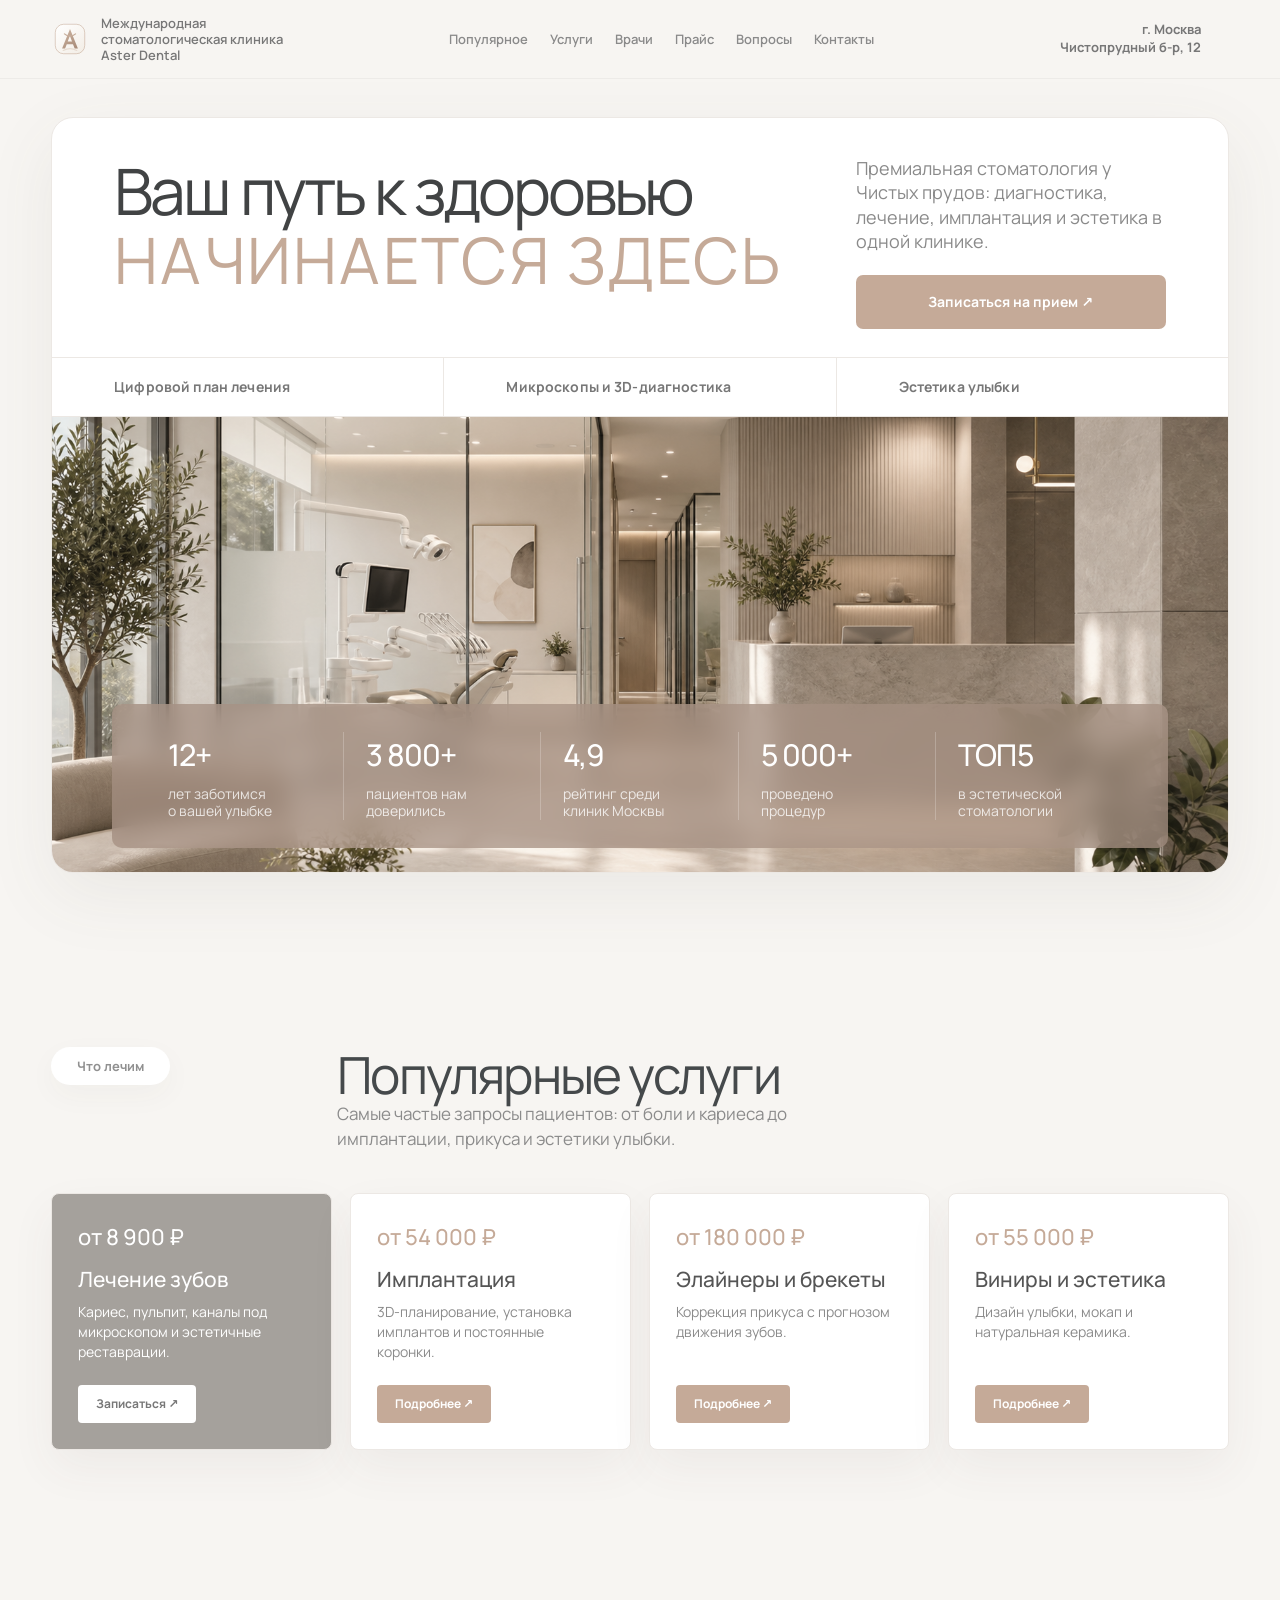
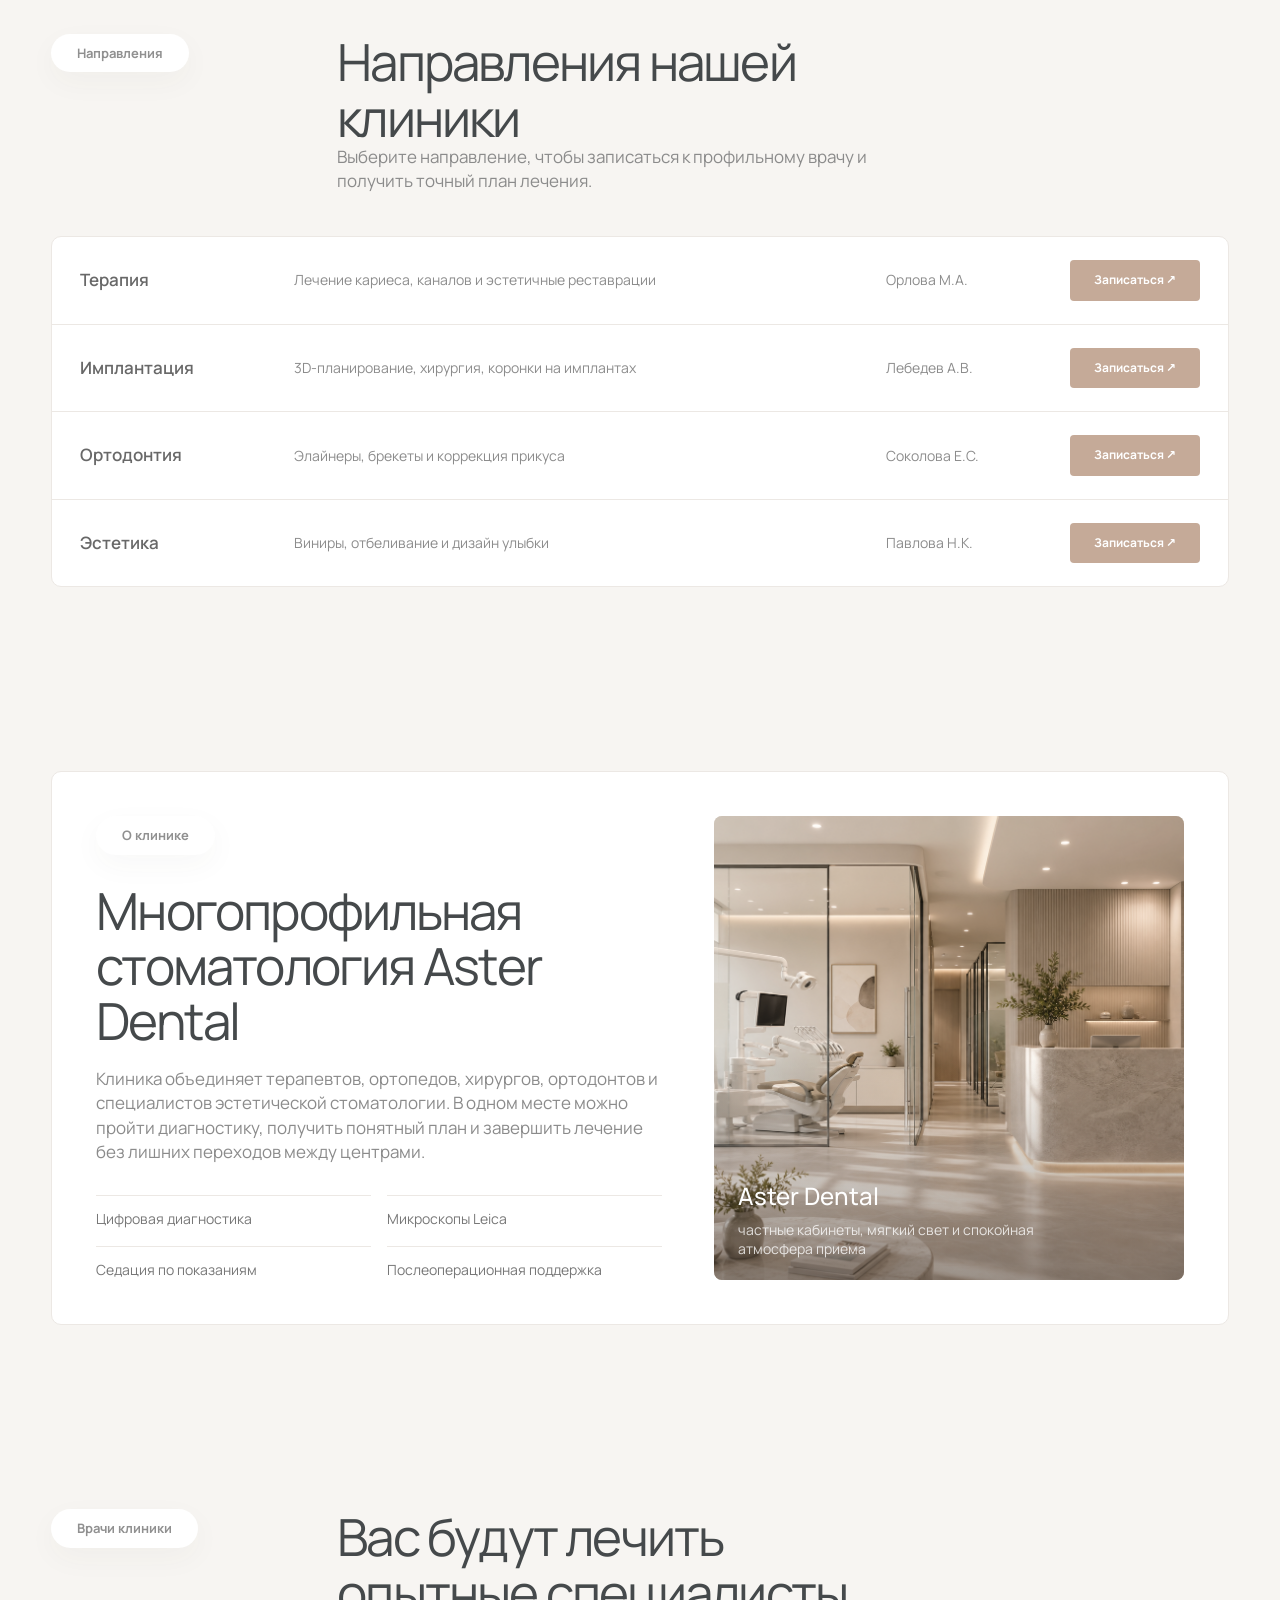
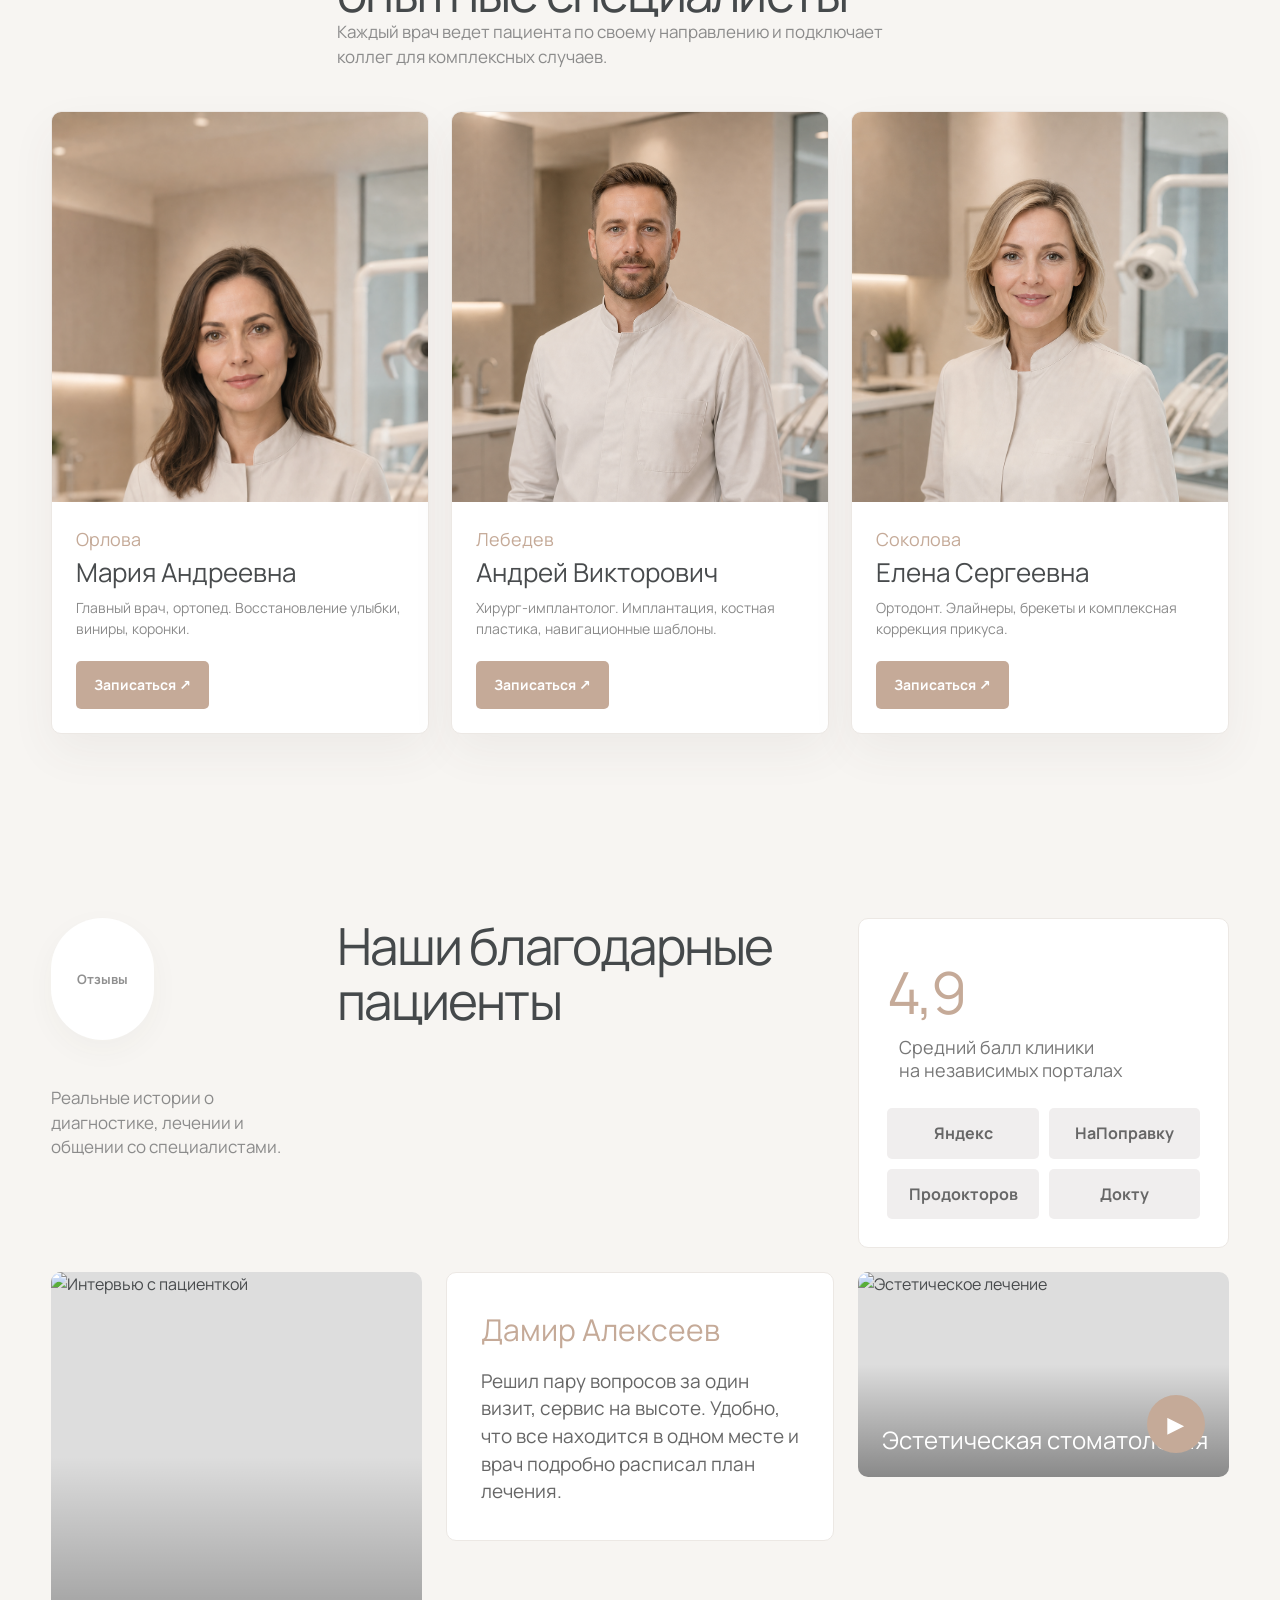
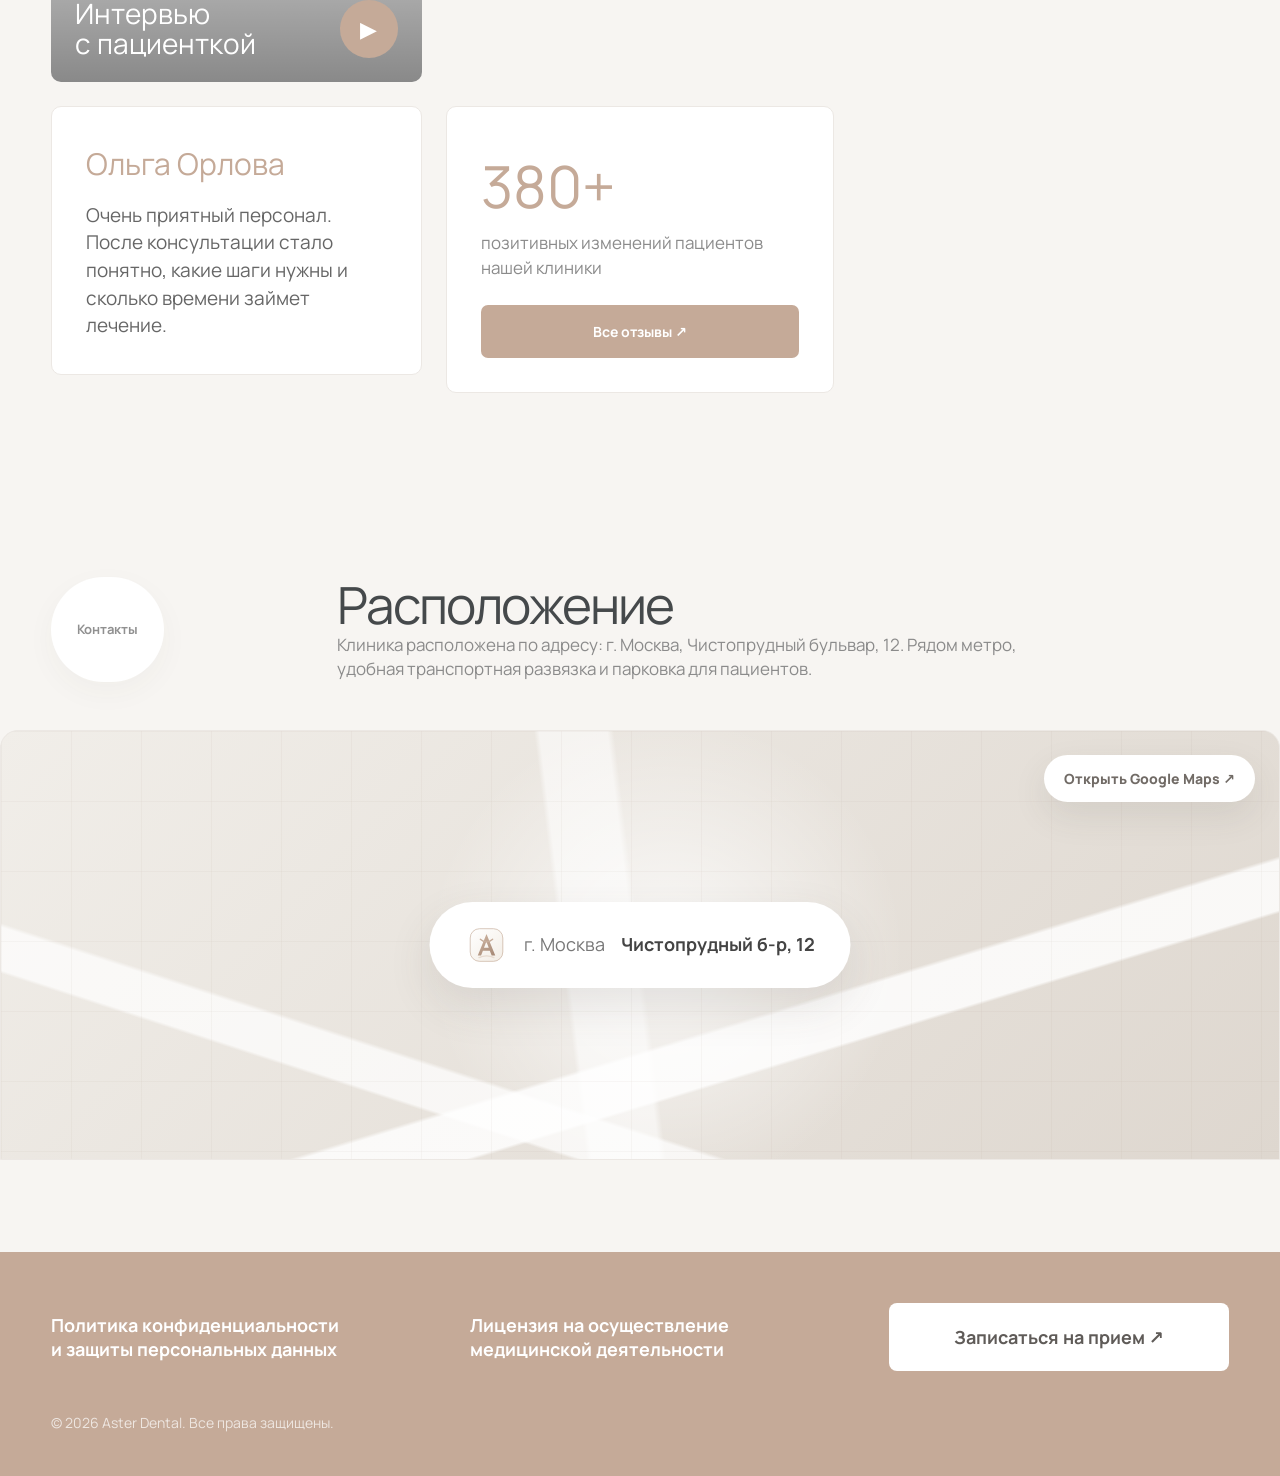
==== commit 496bc928: "Add WAVE marketing agency landing template - Full dark-theme landing (hero, services, methodology, m" ====
--- a/index.html
+++ b/index.html
@@ -45,9 +45,14 @@
       <div class="ref-hero-top">
         <h1>Ваш путь к здоровью<br><span>начинается здесь</span></h1>
         <div class="ref-hero-cta">
-          <p>Диагностика, лечение, имплантация и эстетика — все в одной клинике</p>
+          <p>Премиальная стоматология у Чистых прудов: диагностика, лечение, имплантация и эстетика в одной клинике.</p>
           <a class="ref-btn" href="contacts.html">Записаться на прием ↗</a>
         </div>
+      </div>
+      <div class="ref-hero-servicebar">
+        <span>Цифровой план лечения</span>
+        <span>Микроскопы и 3D-диагностика</span>
+        <span>Эстетика улыбки</span>
       </div>
       <div class="ref-hero-photo">
         <img src="assets/premium-dental-clinic.png" alt="Премиальный интерьер стоматологической клиники Aster Dental" />
@@ -107,7 +112,13 @@
           <span>Послеоперационная поддержка</span>
         </div>
       </div>
-      <img src="https://images.unsplash.com/photo-1629909615184-74f495363b67?auto=format&fit=crop&w=1000&q=85" alt="Фасад современной клиники" />
+      <div class="ref-clinic-media">
+        <img src="assets/premium-dental-clinic.png" alt="Интерьер премиальной стоматологии Aster Dental" />
+        <div>
+          <b>Aster Dental</b>
+          <span>частные кабинеты, мягкий свет и спокойная атмосфера приема</span>
+        </div>
+      </div>
     </div>
   </section>
 
@@ -154,9 +165,10 @@
         <p>Клиника расположена по адресу: г. Москва, Чистопрудный бульвар, 12. Рядом метро, удобная транспортная развязка и парковка для пациентов.</p>
       </div>
     </div>
-    <div class="ref-map reveal">
+    <a class="ref-map reveal google-map-link" href="https://share.google/RaCvDrhNMhfhH6qFT" target="_blank" rel="noopener" aria-label="Открыть расположение Aster Dental в Google Maps">
+      <span class="map-route">Открыть Google Maps ↗</span>
       <div class="ref-map-pin"><img src="assets/aster-mark.svg" alt="">г. Москва<br><b>Чистопрудный б-р, 12</b></div>
-    </div>
+    </a>
   </section>
 </main>
 
--- a/styles.css
+++ b/styles.css
@@ -279,6 +279,8 @@
 .ref-hero h1 span{display:inline-block;color:var(--ref-accent);text-transform:uppercase;letter-spacing:.035em}
 .ref-hero-cta{align-self:end}
 .ref-hero-cta p{font-size:18px;line-height:1.35;color:#8a8a8a;margin-bottom:22px}
+.ref-hero-servicebar{display:grid;grid-template-columns:repeat(3,1fr);gap:1px;background:var(--ref-line);border-bottom:1px solid var(--ref-line)}
+.ref-hero-servicebar span{background:#fff;padding:18px 62px;color:#777;font-size:14px;font-weight:700;letter-spacing:.01em}
 .ref-btn,.ref-program a,.ref-directions a,.ref-doctor a,.ref-review-stat a,.ref-footer-btn{
   display:inline-flex;align-items:center;justify-content:center;border-radius:7px;background:var(--ref-accent);color:#fff;font-weight:700;font-size:14px;padding:16px 26px;border:0;box-shadow:none
 }
@@ -316,7 +318,12 @@
 
 .ref-clinic{display:grid;grid-template-columns:1fr 470px;gap:52px;align-items:stretch;background:#fff;border-radius:10px;border:1px solid var(--ref-line);padding:44px}
 .ref-clinic h2{margin:28px 0 18px}
-.ref-clinic>img{width:100%;height:100%;min-height:390px;object-fit:cover;border-radius:8px}
+.ref-clinic-media{position:relative;min-height:430px;border-radius:8px;overflow:hidden;background:#ded6cd}
+.ref-clinic-media img{width:100%;height:100%;min-height:430px;object-fit:cover;object-position:center;filter:saturate(.78) contrast(.98) sepia(.05)}
+.ref-clinic-media::after{content:"";position:absolute;inset:0;background:linear-gradient(180deg,rgba(0,0,0,0) 52%,rgba(58,50,44,.48))}
+.ref-clinic-media div{position:absolute;left:24px;right:24px;bottom:22px;z-index:2;color:#fff}
+.ref-clinic-media b{display:block;font-size:24px;font-weight:500;margin-bottom:6px}
+.ref-clinic-media span{display:block;max-width:360px;color:rgba(255,255,255,.78);font-size:14px;line-height:1.35}
 .ref-mini-grid{display:grid;grid-template-columns:1fr 1fr;gap:16px;margin-top:30px}
 .ref-mini-grid span{color:#777;font-size:14px;border-top:1px solid var(--ref-line);padding-top:12px}
 
@@ -351,8 +358,16 @@
 .ref-review-stat a{margin-top:24px;width:100%}
 
 .ref-location-head{display:grid;grid-template-columns:240px minmax(0,680px);gap:46px;margin-bottom:48px}
-.ref-map{height:430px;border-radius:18px 18px 0 0;background:url("assets/smile-map.svg") center/cover no-repeat,#e9e5df;position:relative;filter:grayscale(.1) saturate(.72);overflow:hidden}
-.ref-map::after{content:"";position:absolute;inset:0;background:rgba(244,238,229,.52)}
+.google-map-link{display:block;color:inherit}
+.ref-map{height:430px;border-radius:18px 18px 0 0;background:#e9e5df;position:relative;overflow:hidden;border:1px solid var(--ref-line)}
+.ref-map::before{content:"";position:absolute;inset:0;background:
+  linear-gradient(18deg,transparent 0 22%,rgba(255,255,255,.72) 22.4% 27.5%,transparent 28% 100%),
+  linear-gradient(-17deg,transparent 0 30%,rgba(255,255,255,.82) 30.4% 36.5%,transparent 37% 100%),
+  linear-gradient(83deg,transparent 0 44%,rgba(255,255,255,.56) 44.4% 49.5%,transparent 50% 100%),
+  radial-gradient(circle at 52% 52%,rgba(255,255,255,.8),rgba(255,255,255,0) 34%),
+  linear-gradient(135deg,#f1eee9,#ded7cf)}
+.ref-map::after{content:"";position:absolute;inset:0;background-image:linear-gradient(rgba(166,145,132,.08) 1px,transparent 1px),linear-gradient(90deg,rgba(166,145,132,.08) 1px,transparent 1px);background-size:70px 70px;opacity:.8}
+.map-route{position:absolute;right:24px;top:24px;z-index:3;display:inline-flex;align-items:center;justify-content:center;border-radius:999px;background:#fff;padding:13px 20px;color:#716b66;font-size:14px;font-weight:800;box-shadow:0 14px 34px rgba(70,65,60,.1)}
 .ref-map-pin{position:absolute;z-index:2;left:50%;top:50%;transform:translate(-50%,-50%);display:flex;align-items:center;gap:16px;background:#fff;border-radius:999px;padding:22px 36px;font-size:18px;color:#777;box-shadow:0 18px 45px rgba(70,65,60,.12)}
 .ref-map-pin img{width:42px;height:42px}
 .ref-map-pin b{color:#444}
@@ -374,6 +389,7 @@
 .contact-map-top h2{font-size:36px;font-weight:400;line-height:1.08;letter-spacing:-.035em;color:#45494b;margin-top:8px}
 .contact-map-visual{position:relative;height:430px;background:#e9e6df;overflow:hidden;border-top:1px solid var(--ref-line);border-bottom:1px solid var(--ref-line)}
 .contact-map-visual::before{content:"";position:absolute;inset:0;background:radial-gradient(circle at 50% 50%,rgba(255,255,255,.6),rgba(255,255,255,0) 44%),linear-gradient(135deg,rgba(255,255,255,.45),rgba(197,170,152,.18))}
+.contact-map-visual::after{content:"";position:absolute;inset:0;background-image:linear-gradient(rgba(166,145,132,.08) 1px,transparent 1px),linear-gradient(90deg,rgba(166,145,132,.08) 1px,transparent 1px);background-size:64px 64px}
 .map-street{position:absolute;height:34px;background:rgba(255,255,255,.72);border:1px solid rgba(180,173,166,.28);border-radius:999px;transform-origin:center}
 .street-a{width:900px;left:-130px;top:130px;transform:rotate(-16deg)}
 .street-b{width:740px;right:-150px;top:245px;transform:rotate(18deg)}
@@ -382,7 +398,7 @@
 .block-a{width:180px;height:110px;left:70px;top:45px}
 .block-b{width:210px;height:135px;right:90px;top:70px}
 .block-c{width:240px;height:120px;left:210px;bottom:130px}
-.map-pin-card{position:absolute;left:50%;top:52%;transform:translate(-50%,-50%);display:flex;align-items:center;gap:16px;background:#fff;border-radius:999px;padding:22px 34px;color:#777;font-size:18px;box-shadow:0 18px 45px rgba(70,65,60,.16)}
+.map-pin-card{position:absolute;left:50%;top:52%;z-index:3;transform:translate(-50%,-50%);display:flex;align-items:center;gap:16px;background:#fff;border-radius:999px;padding:22px 34px;color:#777;font-size:18px;box-shadow:0 18px 45px rgba(70,65,60,.16)}
 .map-pin-card img{width:42px;height:42px}.map-pin-card b{color:#45494b}
 .contact-details{display:grid;grid-template-columns:repeat(3,1fr);gap:1px;background:var(--ref-line)}
 .contact-details div{background:#fff;padding:24px 28px}
@@ -397,6 +413,8 @@
   .ref-nav{grid-template-columns:1fr auto}
   .ref-menu,.ref-address{display:none}
   .ref-hero-top,.ref-section-head,.ref-clinic,.ref-review-title,.ref-location-head{grid-template-columns:1fr}
+  .ref-hero-servicebar{grid-template-columns:1fr}
+  .ref-hero-servicebar span{padding:16px 34px}
   .ref-programs,.ref-doctors{grid-template-columns:1fr 1fr}
   .ref-directions div{grid-template-columns:1fr 1fr}
   .ref-stats{grid-template-columns:repeat(3,1fr)}
@@ -423,10 +441,12 @@
   .ref-review-title,.ref-rating,.ref-video-card,.ref-text-review,.ref-before-after,.ref-review-stat{grid-column:auto!important}
   .ref-directions div{grid-template-columns:1fr;gap:10px}
   .ref-clinic{padding:24px}
-  .ref-clinic>img{min-height:260px}
+  .ref-clinic-media,.ref-clinic-media img{min-height:280px}
   .ref-review-title{display:block}
   .ref-rating>span{margin-left:0;display:block}
   .ref-video-card{min-height:360px}
+  .map-route{left:18px;right:18px;top:18px}
+  .ref-map-pin{width:86%;border-radius:18px;padding:18px;font-size:15px}
   .ref-footer-btn{width:100%}
   .contact-hero{padding:46px 0 34px}
   .contact-hero h1{font-size:42px}
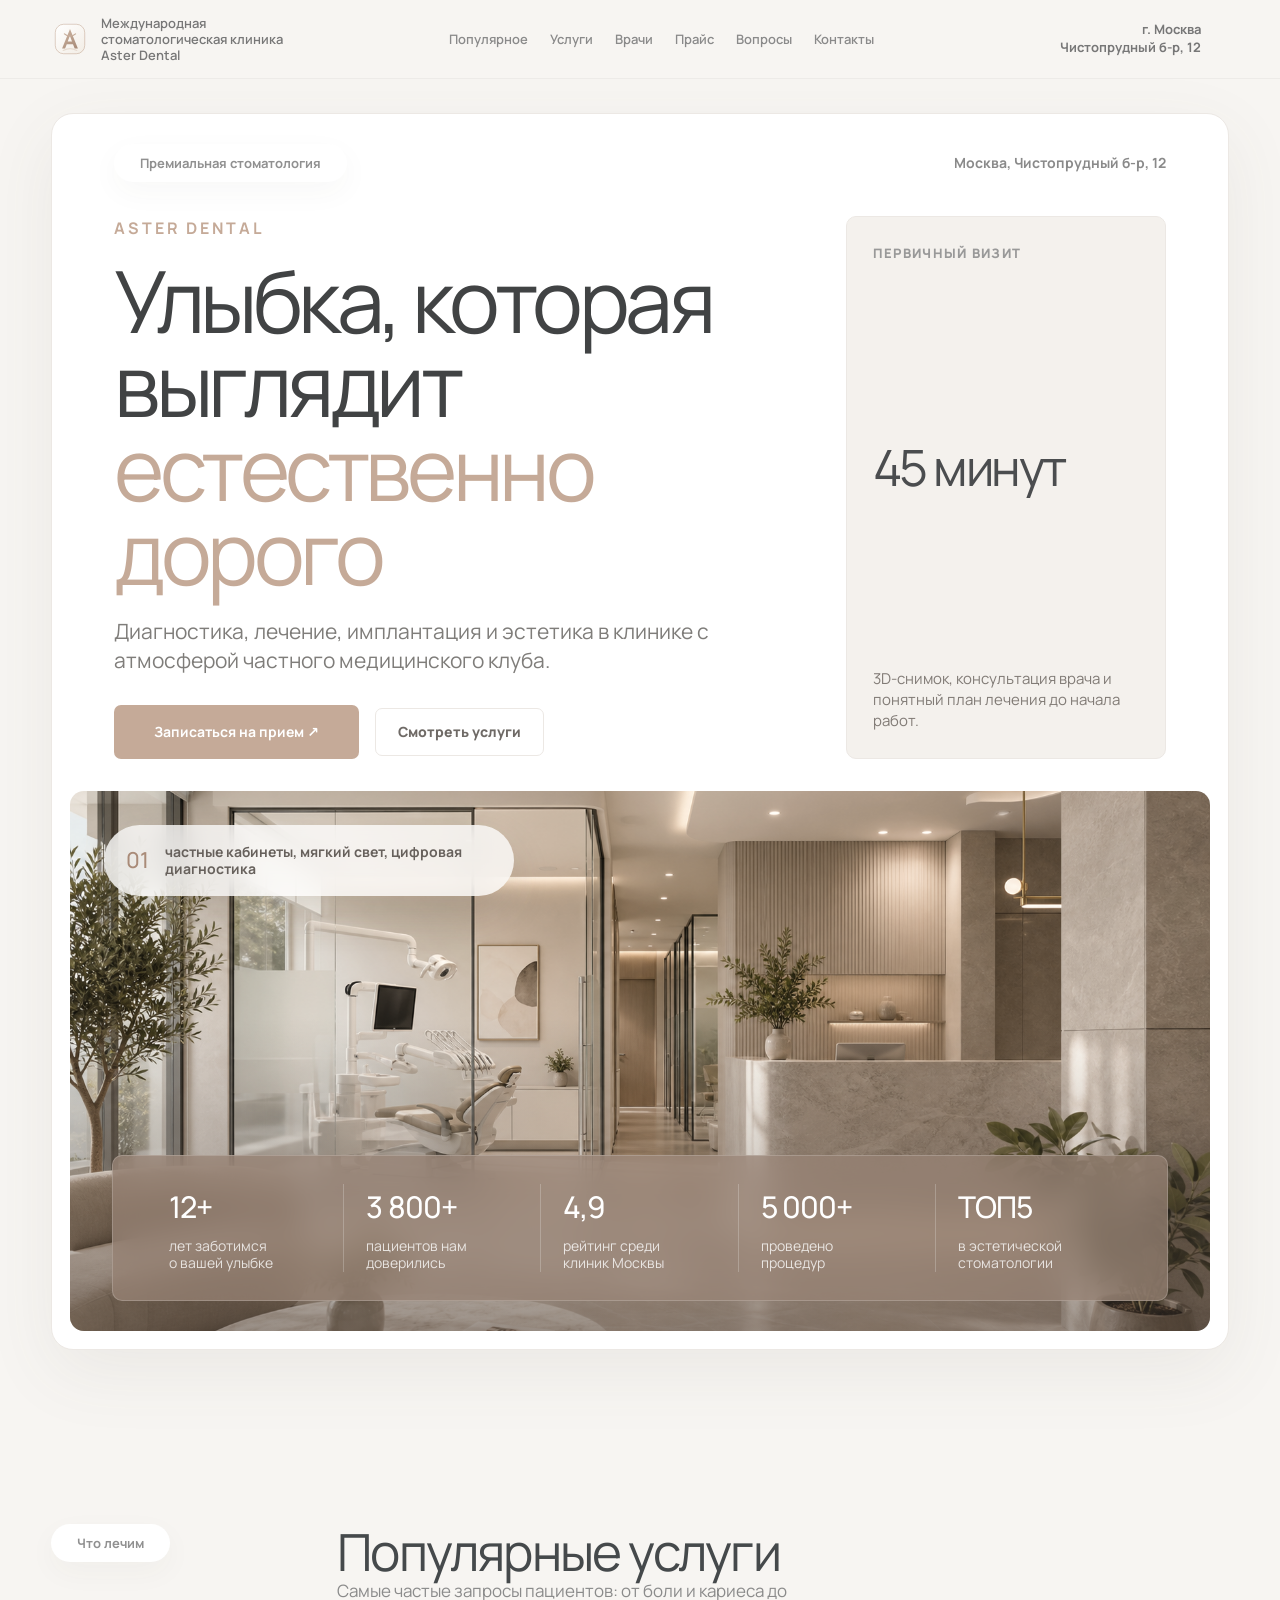
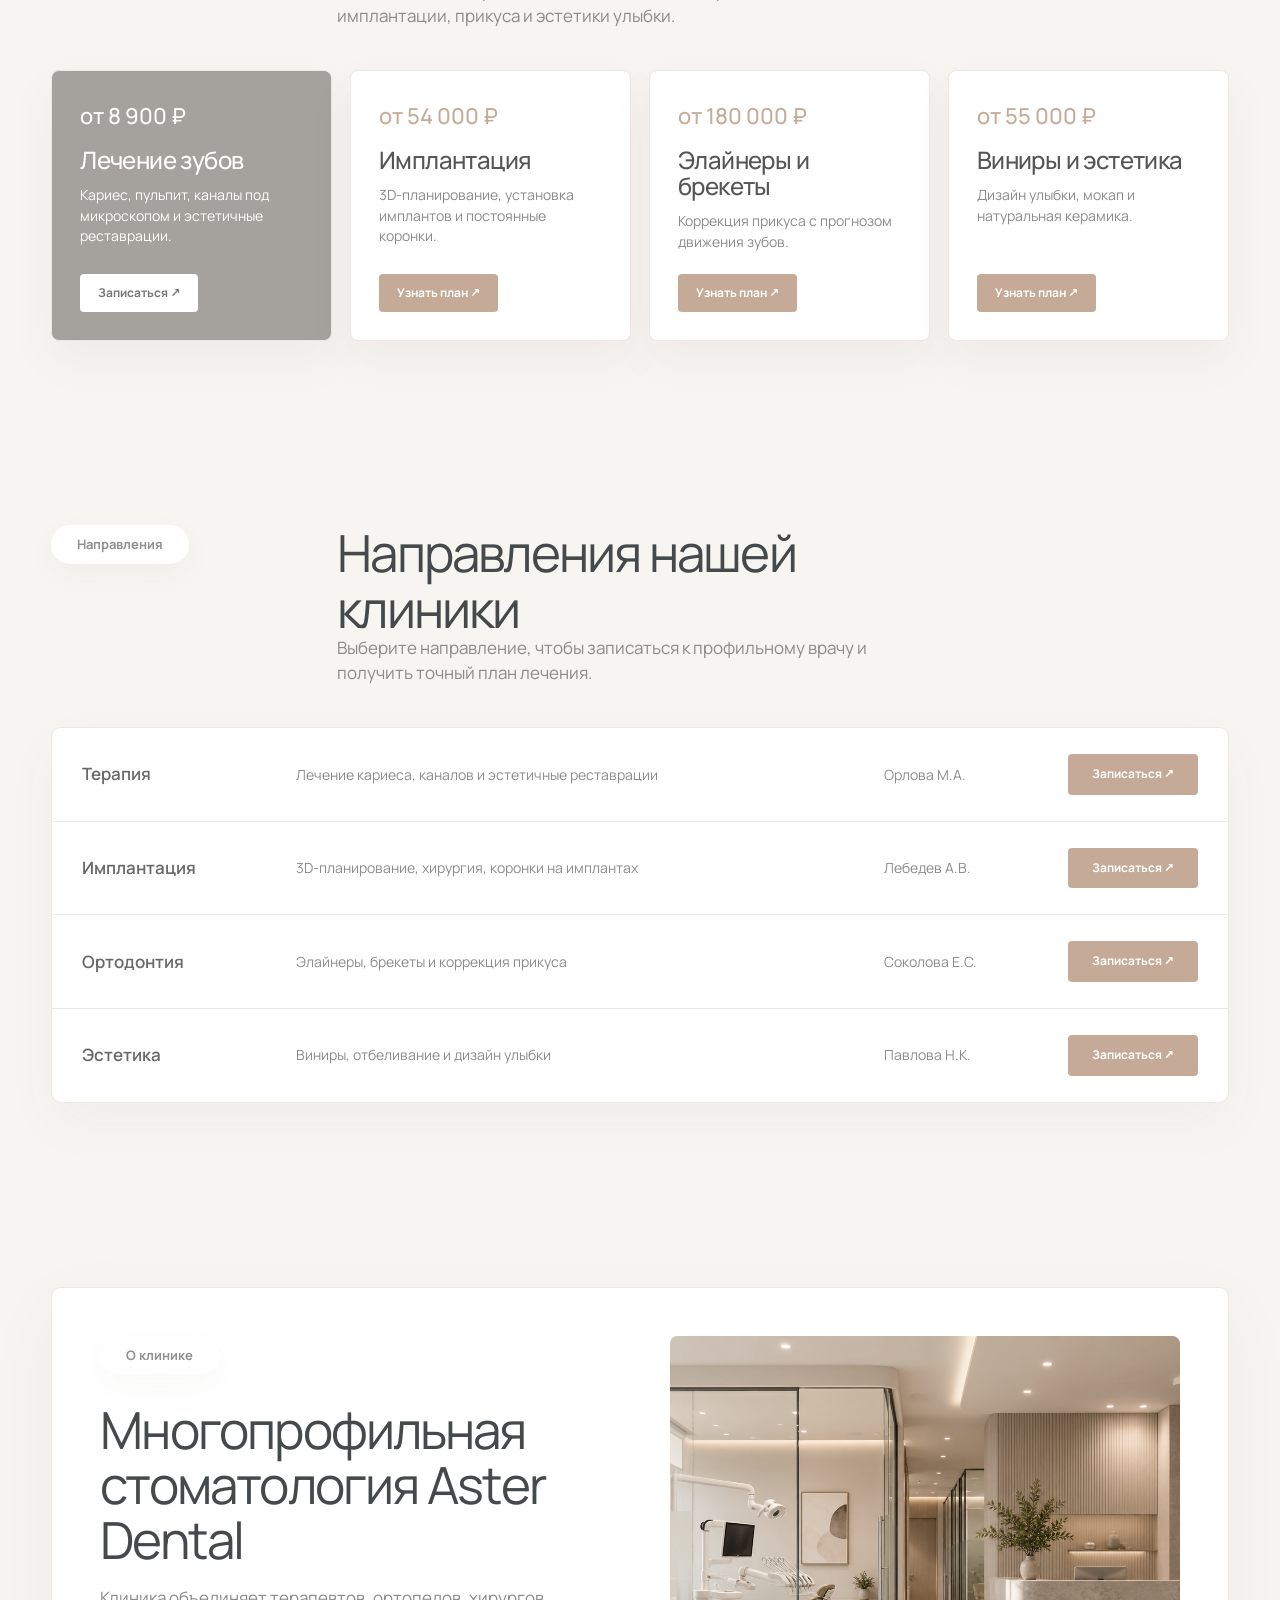
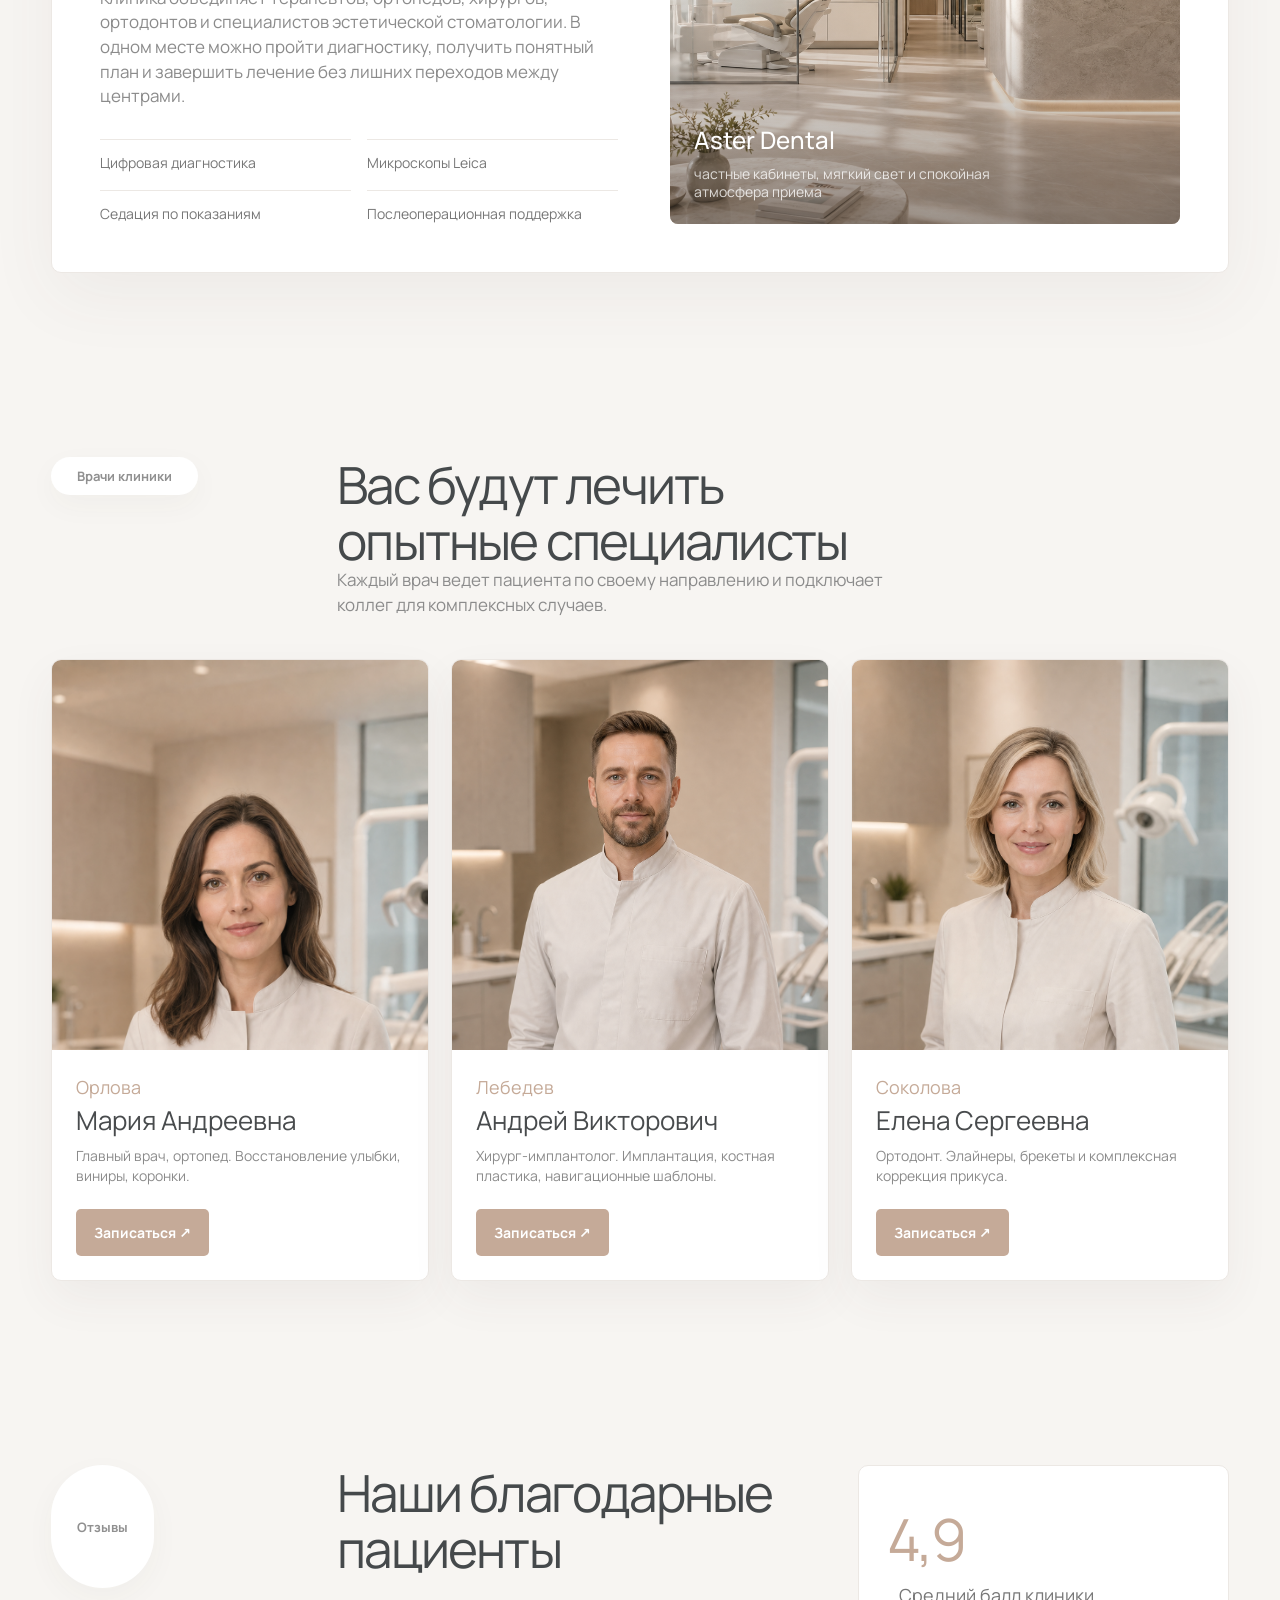
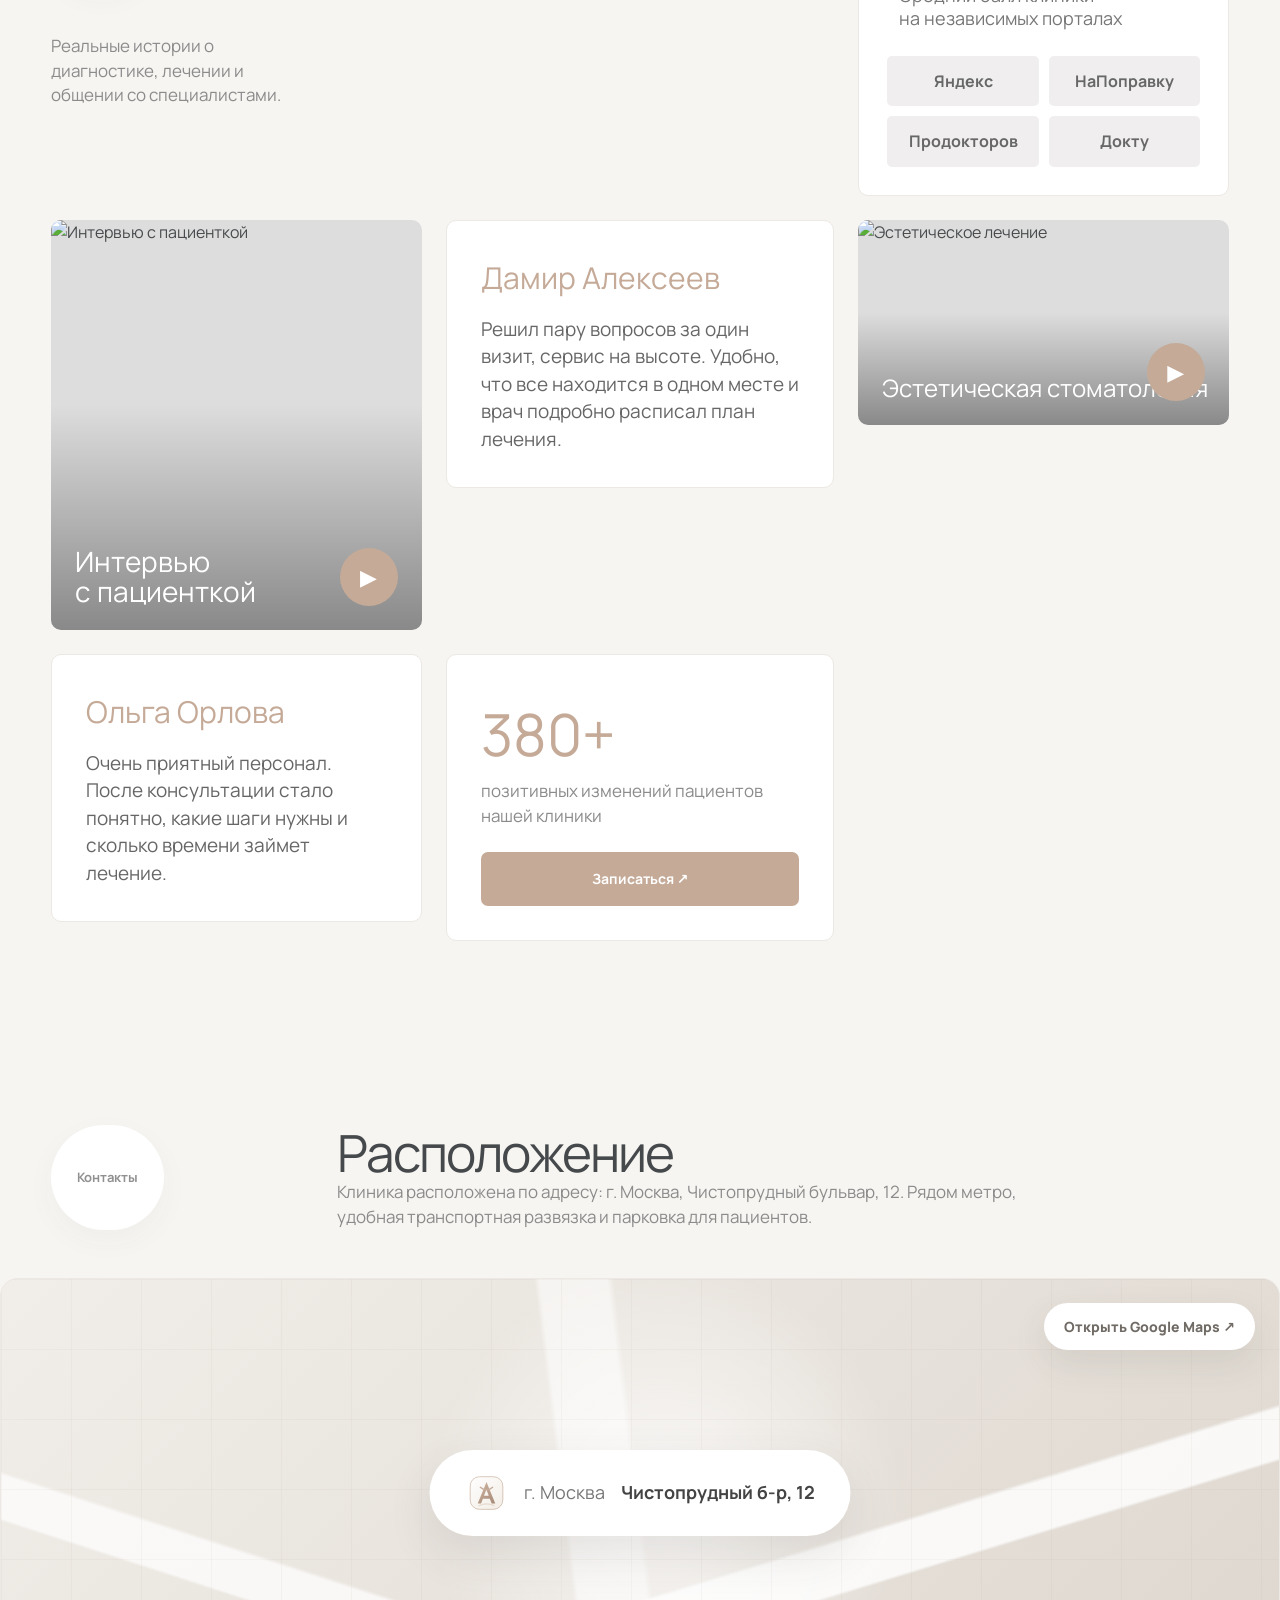
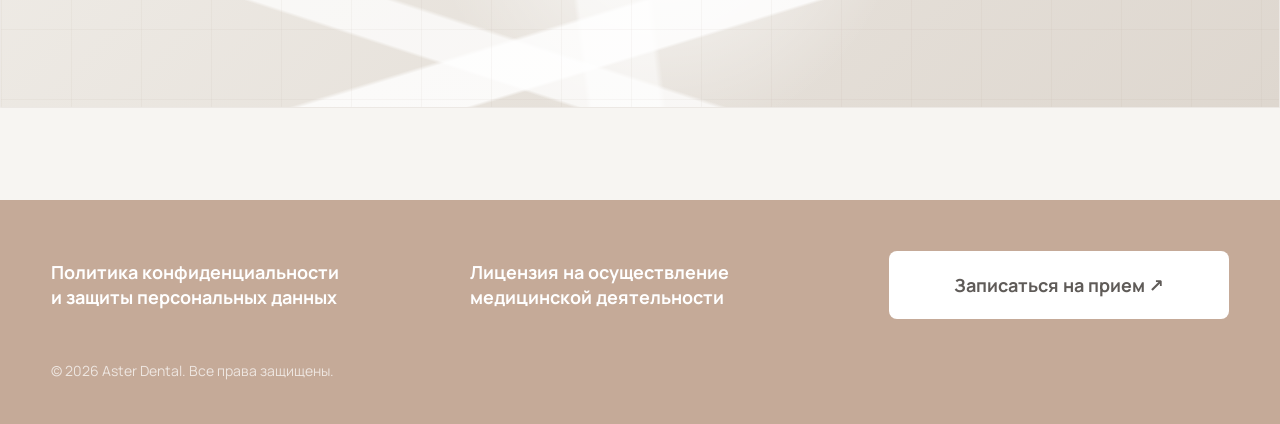
==== commit ab10bd0e: "Update Aster Dental website" ====
--- a/index.html
+++ b/index.html
@@ -18,10 +18,10 @@
     </a>
     <nav class="ref-menu" aria-label="Основная навигация">
       <a href="#programs">Популярное</a>
-      <a href="portfolio.html">Услуги</a>
+      <a href="#programs">Услуги</a>
       <a href="#doctors">Врачи</a>
-      <a href="portfolio.html">Прайс</a>
-      <a href="process.html">Вопросы</a>
+      <a href="#programs">Прайс</a>
+      <a href="contacts.html#appointment">Вопросы</a>
       <a href="#contacts">Контакты</a>
     </nav>
     <a class="ref-address" href="contacts.html">г. Москва<br>Чистопрудный б-р, 12</a>
@@ -32,30 +32,41 @@
 <div class="mobile-nav" id="mnav">
   <button class="close" id="mnavClose" aria-label="Закрыть меню">×</button>
   <a href="index.html">Главная</a>
-  <a href="about.html">Клиника</a>
-  <a href="portfolio.html">Услуги</a>
-  <a href="process.html">Лечение</a>
-  <a href="reviews.html">Отзывы</a>
-  <a href="contacts.html">Контакты</a>
+  <a href="#programs">Услуги</a>
+  <a href="#doctors">Врачи</a>
+  <a href="#contacts">Контакты</a>
+  <a href="contacts.html#appointment">Запись</a>
 </div>
 
 <main>
-  <section class="ref-hero">
-    <div class="ref-wrap ref-hero-card reveal">
-      <div class="ref-hero-top">
-        <h1>Ваш путь к здоровью<br><span>начинается здесь</span></h1>
-        <div class="ref-hero-cta">
-          <p>Премиальная стоматология у Чистых прудов: диагностика, лечение, имплантация и эстетика в одной клинике.</p>
-          <a class="ref-btn" href="contacts.html">Записаться на прием ↗</a>
+  <section class="ref-hero luxe-hero">
+    <div class="ref-wrap ref-hero-card luxe-frame reveal">
+      <div class="luxe-topline">
+        <span class="ref-chip">Премиальная стоматология</span>
+        <p>Москва, Чистопрудный б-р, 12</p>
+      </div>
+      <div class="luxe-hero-grid">
+        <div class="luxe-copy">
+          <span class="luxe-kicker">Aster Dental</span>
+          <h1>Улыбка, которая выглядит <em>естественно дорого</em></h1>
+          <p>Диагностика, лечение, имплантация и эстетика в клинике с атмосферой частного медицинского клуба.</p>
+          <div class="luxe-actions">
+            <a class="ref-btn" href="contacts.html#appointment">Записаться на прием ↗</a>
+            <a class="luxe-link" href="#programs">Смотреть услуги</a>
+          </div>
+        </div>
+        <div class="luxe-appointment">
+          <span>Первичный визит</span>
+          <b>45 минут</b>
+          <p>3D-снимок, консультация врача и понятный план лечения до начала работ.</p>
         </div>
       </div>
-      <div class="ref-hero-servicebar">
-        <span>Цифровой план лечения</span>
-        <span>Микроскопы и 3D-диагностика</span>
-        <span>Эстетика улыбки</span>
-      </div>
-      <div class="ref-hero-photo">
-        <img src="assets/premium-dental-clinic.png" alt="Премиальный интерьер стоматологической клиники Aster Dental" />
+      <div class="ref-hero-photo luxe-photo">
+        <img src="assets/aster-dental-premium-clinic.png" alt="Премиальный интерьер стоматологической клиники Aster Dental" />
+        <div class="luxe-photo-label">
+          <b>01</b>
+          <span>частные кабинеты, мягкий свет, цифровая диагностика</span>
+        </div>
         <div class="ref-stats">
           <div><b>12+</b><span>лет заботимся<br>о вашей улыбке</span></div>
           <div><b>3 800+</b><span>пациентов нам<br>доверились</span></div>
@@ -76,10 +87,10 @@
       </div>
     </div>
     <div class="ref-wrap ref-programs">
-      <article class="ref-program ref-program-dark reveal"><span>от 8 900 ₽</span><h3>Лечение зубов</h3><p>Кариес, пульпит, каналы под микроскопом и эстетичные реставрации.</p><a href="contacts.html">Записаться ↗</a></article>
-      <article class="ref-program reveal"><span>от 54 000 ₽</span><h3>Имплантация</h3><p>3D-планирование, установка имплантов и постоянные коронки.</p><a href="contacts.html">Подробнее ↗</a></article>
-      <article class="ref-program reveal"><span>от 180 000 ₽</span><h3>Элайнеры и брекеты</h3><p>Коррекция прикуса с прогнозом движения зубов.</p><a href="contacts.html">Подробнее ↗</a></article>
-      <article class="ref-program reveal"><span>от 55 000 ₽</span><h3>Виниры и эстетика</h3><p>Дизайн улыбки, мокап и натуральная керамика.</p><a href="contacts.html">Подробнее ↗</a></article>
+      <article class="ref-program ref-program-dark reveal"><span>от 8 900 ₽</span><h3>Лечение зубов</h3><p>Кариес, пульпит, каналы под микроскопом и эстетичные реставрации.</p><a href="contacts.html#appointment">Записаться ↗</a></article>
+      <article class="ref-program reveal"><span>от 54 000 ₽</span><h3>Имплантация</h3><p>3D-планирование, установка имплантов и постоянные коронки.</p><a href="contacts.html#appointment">Узнать план ↗</a></article>
+      <article class="ref-program reveal"><span>от 180 000 ₽</span><h3>Элайнеры и брекеты</h3><p>Коррекция прикуса с прогнозом движения зубов.</p><a href="contacts.html#appointment">Узнать план ↗</a></article>
+      <article class="ref-program reveal"><span>от 55 000 ₽</span><h3>Виниры и эстетика</h3><p>Дизайн улыбки, мокап и натуральная керамика.</p><a href="contacts.html#appointment">Узнать план ↗</a></article>
     </div>
   </section>
 
@@ -92,10 +103,10 @@
       </div>
     </div>
     <div class="ref-wrap ref-directions reveal">
-      <div><b>Терапия</b><span>Лечение кариеса, каналов и эстетичные реставрации</span><em>Орлова М.А.</em><a href="contacts.html">Записаться ↗</a></div>
-      <div><b>Имплантация</b><span>3D-планирование, хирургия, коронки на имплантах</span><em>Лебедев А.В.</em><a href="contacts.html">Записаться ↗</a></div>
-      <div><b>Ортодонтия</b><span>Элайнеры, брекеты и коррекция прикуса</span><em>Соколова Е.С.</em><a href="contacts.html">Записаться ↗</a></div>
-      <div><b>Эстетика</b><span>Виниры, отбеливание и дизайн улыбки</span><em>Павлова Н.К.</em><a href="contacts.html">Записаться ↗</a></div>
+      <div><b>Терапия</b><span>Лечение кариеса, каналов и эстетичные реставрации</span><em>Орлова М.А.</em><a href="contacts.html#appointment">Записаться ↗</a></div>
+      <div><b>Имплантация</b><span>3D-планирование, хирургия, коронки на имплантах</span><em>Лебедев А.В.</em><a href="contacts.html#appointment">Записаться ↗</a></div>
+      <div><b>Ортодонтия</b><span>Элайнеры, брекеты и коррекция прикуса</span><em>Соколова Е.С.</em><a href="contacts.html#appointment">Записаться ↗</a></div>
+      <div><b>Эстетика</b><span>Виниры, отбеливание и дизайн улыбки</span><em>Павлова Н.К.</em><a href="contacts.html#appointment">Записаться ↗</a></div>
     </div>
   </section>
 
@@ -113,7 +124,7 @@
         </div>
       </div>
       <div class="ref-clinic-media">
-        <img src="assets/premium-dental-clinic.png" alt="Интерьер премиальной стоматологии Aster Dental" />
+        <img src="assets/aster-dental-premium-clinic.png" alt="Интерьер премиальной стоматологии Aster Dental" />
         <div>
           <b>Aster Dental</b>
           <span>частные кабинеты, мягкий свет и спокойная атмосфера приема</span>
@@ -131,9 +142,9 @@
       </div>
     </div>
     <div class="ref-wrap ref-doctors">
-      <article class="ref-doctor reveal"><img src="assets/doctor-orlova.png" alt="Мария Орлова"><div><span>Орлова</span><h3>Мария Андреевна</h3><p>Главный врач, ортопед. Восстановление улыбки, виниры, коронки.</p><a href="contacts.html">Записаться ↗</a></div></article>
-      <article class="ref-doctor reveal"><img src="assets/doctor-lebedev.png" alt="Андрей Лебедев"><div><span>Лебедев</span><h3>Андрей Викторович</h3><p>Хирург-имплантолог. Имплантация, костная пластика, навигационные шаблоны.</p><a href="contacts.html">Записаться ↗</a></div></article>
-      <article class="ref-doctor reveal"><img src="assets/doctor-sokolova.png" alt="Елена Соколова"><div><span>Соколова</span><h3>Елена Сергеевна</h3><p>Ортодонт. Элайнеры, брекеты и комплексная коррекция прикуса.</p><a href="contacts.html">Записаться ↗</a></div></article>
+      <article class="ref-doctor reveal"><img src="assets/doctor-orlova.png" alt="Мария Орлова"><div><span>Орлова</span><h3>Мария Андреевна</h3><p>Главный врач, ортопед. Восстановление улыбки, виниры, коронки.</p><a href="contacts.html#appointment">Записаться ↗</a></div></article>
+      <article class="ref-doctor reveal"><img src="assets/doctor-lebedev.png" alt="Андрей Лебедев"><div><span>Лебедев</span><h3>Андрей Викторович</h3><p>Хирург-имплантолог. Имплантация, костная пластика, навигационные шаблоны.</p><a href="contacts.html#appointment">Записаться ↗</a></div></article>
+      <article class="ref-doctor reveal"><img src="assets/doctor-sokolova.png" alt="Елена Соколова"><div><span>Соколова</span><h3>Елена Сергеевна</h3><p>Ортодонт. Элайнеры, брекеты и комплексная коррекция прикуса.</p><a href="contacts.html#appointment">Записаться ↗</a></div></article>
     </div>
   </section>
 
@@ -149,11 +160,11 @@
         <span>Средний балл клиники<br>на независимых порталах</span>
         <div><em>Яндекс</em><em>НаПоправку</em><em>Продокторов</em><em>Докту</em></div>
       </div>
-      <article class="ref-video-card reveal"><img src="https://images.unsplash.com/photo-1590650153855-d9e808231d41?auto=format&fit=crop&w=700&q=85" alt="Интервью с пациенткой"><span>Интервью<br>с пациенткой</span><button>▶</button></article>
+      <article class="ref-video-card reveal"><img src="https://images.unsplash.com/photo-1590650153855-d9e808231d41?auto=format&fit=crop&w=700&q=85" alt="Интервью с пациенткой"><span>Интервью<br>с пациенткой</span><button class="video-trigger" type="button" data-video-title="Интервью с пациенткой">▶</button></article>
       <article class="ref-text-review reveal"><h3>Дамир Алексеев</h3><p>Решил пару вопросов за один визит, сервис на высоте. Удобно, что все находится в одном месте и врач подробно расписал план лечения.</p></article>
-      <article class="ref-before-after reveal"><img src="https://images.unsplash.com/photo-1606811971618-4486d14f3f99?auto=format&fit=crop&w=900&q=85" alt="Эстетическое лечение"><span>Эстетическая стоматология</span><button>▶</button></article>
+      <article class="ref-before-after reveal"><img src="https://images.unsplash.com/photo-1606811971618-4486d14f3f99?auto=format&fit=crop&w=900&q=85" alt="Эстетическое лечение"><span>Эстетическая стоматология</span><button class="video-trigger" type="button" data-video-title="Эстетическая стоматология">▶</button></article>
       <article class="ref-text-review reveal"><h3>Ольга Орлова</h3><p>Очень приятный персонал. После консультации стало понятно, какие шаги нужны и сколько времени займет лечение.</p></article>
-      <article class="ref-review-stat reveal"><div><span>380+</span><p>позитивных изменений пациентов нашей клиники</p></div><a href="reviews.html">Все отзывы ↗</a></article>
+      <article class="ref-review-stat reveal"><div><span>380+</span><p>позитивных изменений пациентов нашей клиники</p></div><a href="contacts.html#appointment">Записаться ↗</a></article>
     </div>
   </section>
 
@@ -174,9 +185,9 @@
 
 <footer class="ref-footer">
   <div class="ref-wrap ref-footer-grid">
-    <a href="#">Политика конфиденциальности<br>и защиты персональных данных</a>
-    <a href="#">Лицензия на осуществление<br>медицинской деятельности</a>
-    <a class="ref-footer-btn" href="contacts.html">Записаться на прием ↗</a>
+    <a href="contacts.html#appointment">Политика конфиденциальности<br>и защиты персональных данных</a>
+    <a href="contacts.html#appointment">Лицензия на осуществление<br>медицинской деятельности</a>
+    <a class="ref-footer-btn" href="contacts.html#appointment">Записаться на прием ↗</a>
   </div>
   <div class="ref-wrap ref-copy">© 2026 Aster Dental. Все права защищены.</div>
 </footer>
--- a/styles.css
+++ b/styles.css
@@ -274,11 +274,27 @@
 
 .ref-hero{padding:38px 0 82px}
 .ref-hero-card{background:#fff;border:1px solid var(--ref-line);border-radius:22px;overflow:hidden;box-shadow:0 22px 70px rgba(95,86,78,.08)}
+.luxe-hero{padding-top:34px}
+.luxe-frame{position:relative;background:#fff}
+.luxe-topline{display:flex;align-items:center;justify-content:space-between;gap:24px;padding:30px 62px 0}
+.luxe-topline p{color:#8a8a8a;font-size:14px;font-weight:700}
+.luxe-hero-grid{display:grid;grid-template-columns:minmax(0,1fr) 320px;gap:56px;padding:34px 62px 32px;align-items:end}
+.luxe-copy{max-width:790px}
+.luxe-kicker{display:block;margin-bottom:18px;color:var(--ref-accent);font-size:16px;font-weight:700;letter-spacing:.18em;text-transform:uppercase}
 .ref-hero-top{display:grid;grid-template-columns:1fr 310px;gap:44px;padding:38px 62px 28px;border-bottom:1px solid var(--ref-line)}
-.ref-hero h1{font-size:clamp(44px,5vw,66px);font-weight:400;line-height:1.08;letter-spacing:-.045em;color:#414344;max-width:none}
+.ref-hero h1{font-size:clamp(54px,6.7vw,96px);font-weight:400;line-height:.98;letter-spacing:-.052em;color:#414344;max-width:none}
 .ref-hero h1 span{display:inline-block;color:var(--ref-accent);text-transform:uppercase;letter-spacing:.035em}
+.ref-hero h1 em{font-style:normal;color:var(--ref-accent)}
 .ref-hero-cta{align-self:end}
 .ref-hero-cta p{font-size:18px;line-height:1.35;color:#8a8a8a;margin-bottom:22px}
+.luxe-copy>p{max-width:610px;margin-top:22px;color:#7f7d7a;font-size:21px;line-height:1.38}
+.luxe-actions{display:flex;align-items:center;gap:16px;margin-top:30px}
+.luxe-actions .ref-btn{width:auto;min-width:245px}
+.luxe-link{display:inline-flex;align-items:center;justify-content:center;min-height:48px;padding:0 22px;border:1px solid var(--ref-line);border-radius:7px;color:#6f6a66;font-size:14px;font-weight:800;background:#fff}
+.luxe-appointment{align-self:stretch;display:flex;flex-direction:column;justify-content:space-between;min-height:210px;padding:26px;border-radius:10px;background:#f4f1ed;border:1px solid var(--ref-line)}
+.luxe-appointment span{color:#999;font-size:13px;font-weight:800;text-transform:uppercase;letter-spacing:.1em}
+.luxe-appointment b{display:block;margin:20px 0 16px;color:#4b4d4f;font-size:50px;font-weight:400;letter-spacing:-.05em}
+.luxe-appointment p{color:#817b76;font-size:15px;line-height:1.42}
 .ref-hero-servicebar{display:grid;grid-template-columns:repeat(3,1fr);gap:1px;background:var(--ref-line);border-bottom:1px solid var(--ref-line)}
 .ref-hero-servicebar span{background:#fff;padding:18px 62px;color:#777;font-size:14px;font-weight:700;letter-spacing:.01em}
 .ref-btn,.ref-program a,.ref-directions a,.ref-doctor a,.ref-review-stat a,.ref-footer-btn{
@@ -286,8 +302,13 @@
 }
 .ref-btn{width:100%}
 .ref-hero-photo{position:relative;height:455px;overflow:hidden}
-.ref-hero-photo>img{width:100%;height:100%;object-fit:cover;filter:saturate(.68) contrast(.96) sepia(.08)}
-.ref-stats{position:absolute;left:60px;right:60px;bottom:24px;display:grid;grid-template-columns:repeat(5,1fr);gap:0;background:rgba(166,145,132,.74);backdrop-filter:blur(12px);border-radius:10px;padding:28px 34px;color:#fff}
+.luxe-photo{height:540px;margin:0 18px 18px;border-radius:14px}
+.ref-hero-photo>img{width:100%;height:100%;object-fit:cover;filter:saturate(.72) contrast(.98) sepia(.08)}
+.luxe-photo::after{content:"";position:absolute;inset:0;background:linear-gradient(180deg,rgba(255,255,255,0) 42%,rgba(74,63,55,.5))}
+.luxe-photo-label{position:absolute;left:34px;top:34px;z-index:2;display:flex;align-items:center;gap:16px;max-width:410px;padding:18px 22px;border-radius:999px;background:rgba(255,255,255,.76);backdrop-filter:blur(14px);color:#67615c;box-shadow:0 18px 42px rgba(76,68,61,.12)}
+.luxe-photo-label b{font-size:22px;font-weight:500;color:var(--ref-accent-dark)}
+.luxe-photo-label span{font-size:14px;font-weight:700;line-height:1.25}
+.ref-stats{position:absolute;z-index:2;left:42px;right:42px;bottom:30px;display:grid;grid-template-columns:repeat(5,1fr);gap:0;background:rgba(153,132,118,.72);backdrop-filter:blur(16px);border:1px solid rgba(255,255,255,.18);border-radius:10px;padding:28px 34px;color:#fff}
 .ref-stats div{padding:0 22px;border-right:1px solid rgba(255,255,255,.22)}
 .ref-stats div:last-child{border-right:0}
 .ref-stats b{display:block;font-size:30px;font-weight:500;letter-spacing:-.03em}
@@ -300,23 +321,25 @@
 .ref-section p{color:#8b8b8b;font-size:17px;line-height:1.45}
 
 .ref-programs{display:grid;grid-template-columns:repeat(4,1fr);gap:18px}
-.ref-program{min-height:215px;background:#fff;border:1px solid var(--ref-line);border-radius:8px;padding:26px;display:flex;flex-direction:column;align-items:flex-start;box-shadow:0 18px 46px rgba(82,75,68,.06)}
+.ref-program{min-height:235px;background:#fff;border:1px solid var(--ref-line);border-radius:8px;padding:28px;display:flex;flex-direction:column;align-items:flex-start;box-shadow:0 18px 46px rgba(82,75,68,.06);transition:transform .25s ease,box-shadow .25s ease,border-color .25s ease}
+.ref-program:hover{transform:translateY(-4px);box-shadow:0 26px 66px rgba(82,75,68,.11);border-color:rgba(197,170,152,.55)}
 .ref-program span{color:var(--ref-accent);font-size:22px;font-weight:500;margin-bottom:14px}
-.ref-program h3{font-size:21px;line-height:1.12;font-weight:500;color:#555;margin-bottom:10px}
+.ref-program h3{font-size:24px;line-height:1.08;font-weight:500;color:#555;margin-bottom:12px;letter-spacing:-.025em}
 .ref-program p{font-size:14px;margin-bottom:auto}
 .ref-program a{margin-top:22px;padding:10px 18px;font-size:12px;border-radius:4px}
 .ref-program-dark{background:#a5a19c;color:#fff}
 .ref-program-dark span,.ref-program-dark h3,.ref-program-dark p{color:#fff}
 .ref-program-dark a{background:#fff;color:#777}
 
-.ref-directions{background:#fff;border-radius:10px;border:1px solid var(--ref-line);overflow:hidden}
-.ref-directions div{display:grid;grid-template-columns:190px 1fr 160px 130px;gap:24px;align-items:center;padding:23px 28px;border-bottom:1px solid var(--ref-line)}
+.ref-directions{background:#fff;border-radius:10px;border:1px solid var(--ref-line);overflow:hidden;box-shadow:0 20px 54px rgba(82,75,68,.045)}
+.ref-directions div{display:grid;grid-template-columns:190px 1fr 160px 130px;gap:24px;align-items:center;padding:26px 30px;border-bottom:1px solid var(--ref-line)}
+.ref-directions div:hover{background:#fbfaf8}
 .ref-directions div:last-child{border-bottom:0}
 .ref-directions b{font-size:17px;color:#686868;font-weight:600}
 .ref-directions span,.ref-directions em{font-style:normal;color:#8c8c8c;font-size:14px;line-height:1.3}
 .ref-directions a{padding:11px 14px;font-size:12px;border-radius:4px}
 
-.ref-clinic{display:grid;grid-template-columns:1fr 470px;gap:52px;align-items:stretch;background:#fff;border-radius:10px;border:1px solid var(--ref-line);padding:44px}
+.ref-clinic{display:grid;grid-template-columns:1fr 510px;gap:52px;align-items:stretch;background:#fff;border-radius:10px;border:1px solid var(--ref-line);padding:48px;box-shadow:0 24px 70px rgba(82,75,68,.06)}
 .ref-clinic h2{margin:28px 0 18px}
 .ref-clinic-media{position:relative;min-height:430px;border-radius:8px;overflow:hidden;background:#ded6cd}
 .ref-clinic-media img{width:100%;height:100%;min-height:430px;object-fit:cover;object-position:center;filter:saturate(.78) contrast(.98) sepia(.05)}
@@ -328,7 +351,8 @@
 .ref-mini-grid span{color:#777;font-size:14px;border-top:1px solid var(--ref-line);padding-top:12px}
 
 .ref-doctors{display:grid;grid-template-columns:repeat(3,1fr);gap:22px;align-items:stretch}
-.ref-doctor{background:#fff;border:1px solid var(--ref-line);border-radius:10px;overflow:hidden;box-shadow:0 18px 46px rgba(82,75,68,.06)}
+.ref-doctor{background:#fff;border:1px solid var(--ref-line);border-radius:10px;overflow:hidden;box-shadow:0 18px 46px rgba(82,75,68,.06);transition:transform .25s ease,box-shadow .25s ease}
+.ref-doctor:hover{transform:translateY(-5px);box-shadow:0 30px 74px rgba(82,75,68,.12)}
 .ref-doctor img{width:100%;height:390px;object-fit:cover;object-position:center top;filter:saturate(.88) contrast(.98) sepia(.05)}
 .ref-doctor div{padding:24px}
 .ref-doctor span{color:var(--ref-accent);font-size:18px}
@@ -408,11 +432,22 @@
 .contact-form-card h2{font-size:38px;font-weight:400;letter-spacing:-.035em;color:#45494b}
 .contact-form-card p{color:#8a8a8a;font-size:16px;line-height:1.45;margin-bottom:4px}
 .contact-form-card .ref-btn{width:100%;margin-top:4px}
+.anchor-target{display:block;position:relative;top:-110px}
+.video-modal{position:fixed;inset:0;z-index:200;display:grid;place-items:center;padding:22px;background:rgba(53,48,44,.38);backdrop-filter:blur(10px);opacity:0;pointer-events:none;transition:opacity .2s ease}
+.video-modal.open{opacity:1;pointer-events:auto}
+.video-modal__panel{position:relative;width:min(470px,100%);background:#fff;border:1px solid var(--ref-line);border-radius:14px;padding:36px;box-shadow:0 32px 90px rgba(45,39,34,.22)}
+.video-modal__close{position:absolute;right:18px;top:16px;width:38px;height:38px;border:0;border-radius:50%;background:#f3f0ec;color:#6f6862;font-size:24px;line-height:1;cursor:pointer}
+.video-modal__panel>span{display:block;color:var(--ref-accent);font-size:13px;font-weight:800;text-transform:uppercase;letter-spacing:.12em;margin-bottom:16px}
+.video-modal__panel h3{font-size:34px;font-weight:400;letter-spacing:-.035em;color:#45494b;margin-bottom:14px}
+.video-modal__panel p{color:#817b76;font-size:16px;line-height:1.45;margin-bottom:24px}
+.video-modal__panel .ref-btn{width:100%}
 
 @media(max-width:1040px){
   .ref-nav{grid-template-columns:1fr auto}
   .ref-menu,.ref-address{display:none}
-  .ref-hero-top,.ref-section-head,.ref-clinic,.ref-review-title,.ref-location-head{grid-template-columns:1fr}
+  .ref-hero-top,.luxe-hero-grid,.ref-section-head,.ref-clinic,.ref-review-title,.ref-location-head{grid-template-columns:1fr}
+  .luxe-topline,.luxe-hero-grid{padding-left:34px;padding-right:34px}
+  .luxe-appointment{min-height:0}
   .ref-hero-servicebar{grid-template-columns:1fr}
   .ref-hero-servicebar span{padding:16px 34px}
   .ref-programs,.ref-doctors{grid-template-columns:1fr 1fr}
@@ -428,12 +463,20 @@
   .ref-brand span{font-size:12px}
   .ref-hero{padding:26px 0 64px}
   .ref-hero-card{border-radius:16px}
+  .luxe-topline{align-items:flex-start;flex-direction:column;padding:24px 22px 0;gap:14px}
+  .luxe-hero-grid{padding:28px 22px 24px;gap:24px}
   .ref-hero-top{padding:34px 24px 28px}
-  .ref-hero h1{font-size:40px}
+  .ref-hero h1{font-size:43px;line-height:1.02}
+  .luxe-copy>p{font-size:17px;margin-top:18px}
+  .luxe-actions{align-items:stretch;flex-direction:column}
+  .luxe-actions .ref-btn,.luxe-link{width:100%}
+  .luxe-appointment b{font-size:40px}
   .ref-hero h1 span{letter-spacing:0}
   .ref-hero-photo{height:auto;overflow:visible}
-  .ref-hero-photo>img{height:310px}
-  .ref-stats{position:static;grid-template-columns:1fr;background:var(--ref-accent);border-radius:0;padding:22px}
+  .luxe-photo{height:auto;margin:0;border-radius:0}
+  .ref-hero-photo>img{height:330px}
+  .luxe-photo-label{left:18px;right:18px;top:18px;border-radius:14px}
+  .ref-stats{position:static;grid-template-columns:1fr;background:var(--ref-accent);border-radius:0;padding:22px;border:0}
   .ref-stats div{border-right:0;border-bottom:1px solid rgba(255,255,255,.22);padding:14px 0}
   .ref-stats div:last-child{border-bottom:0}
   .ref-section{padding:64px 0}
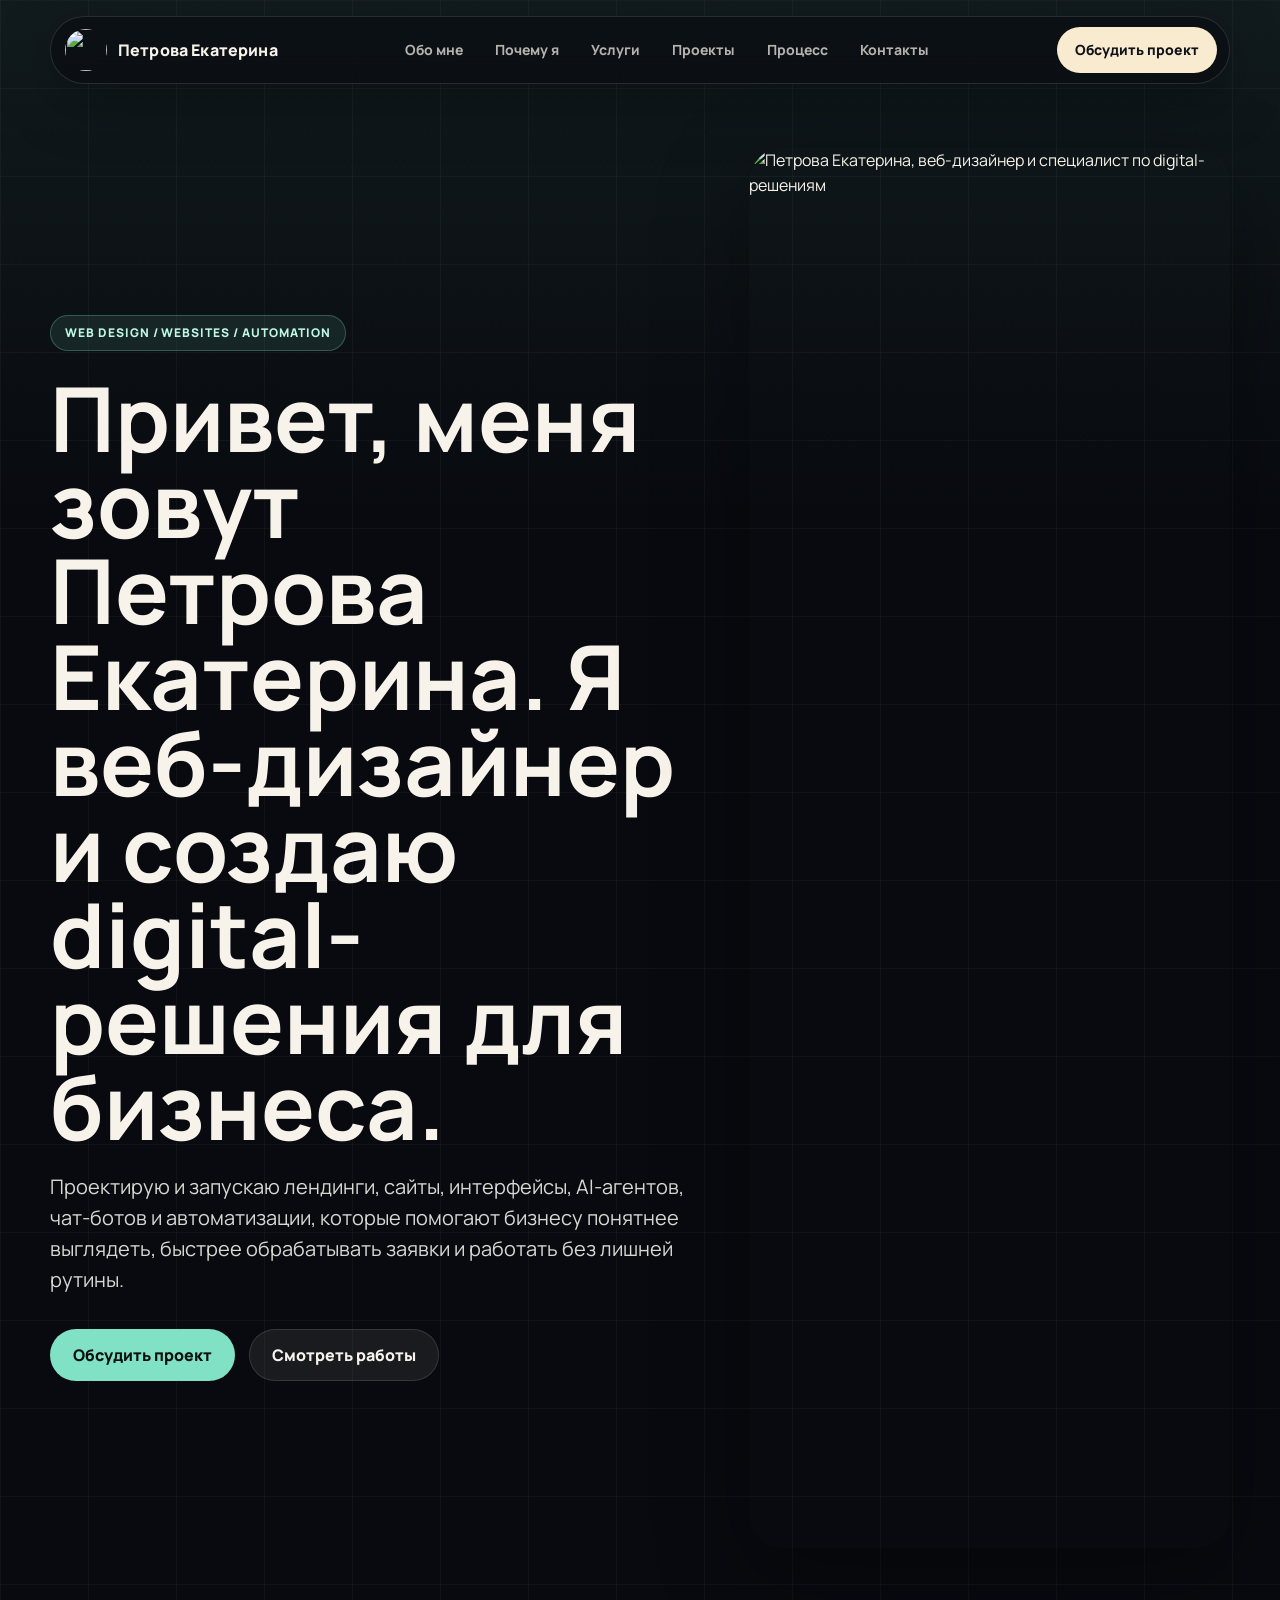
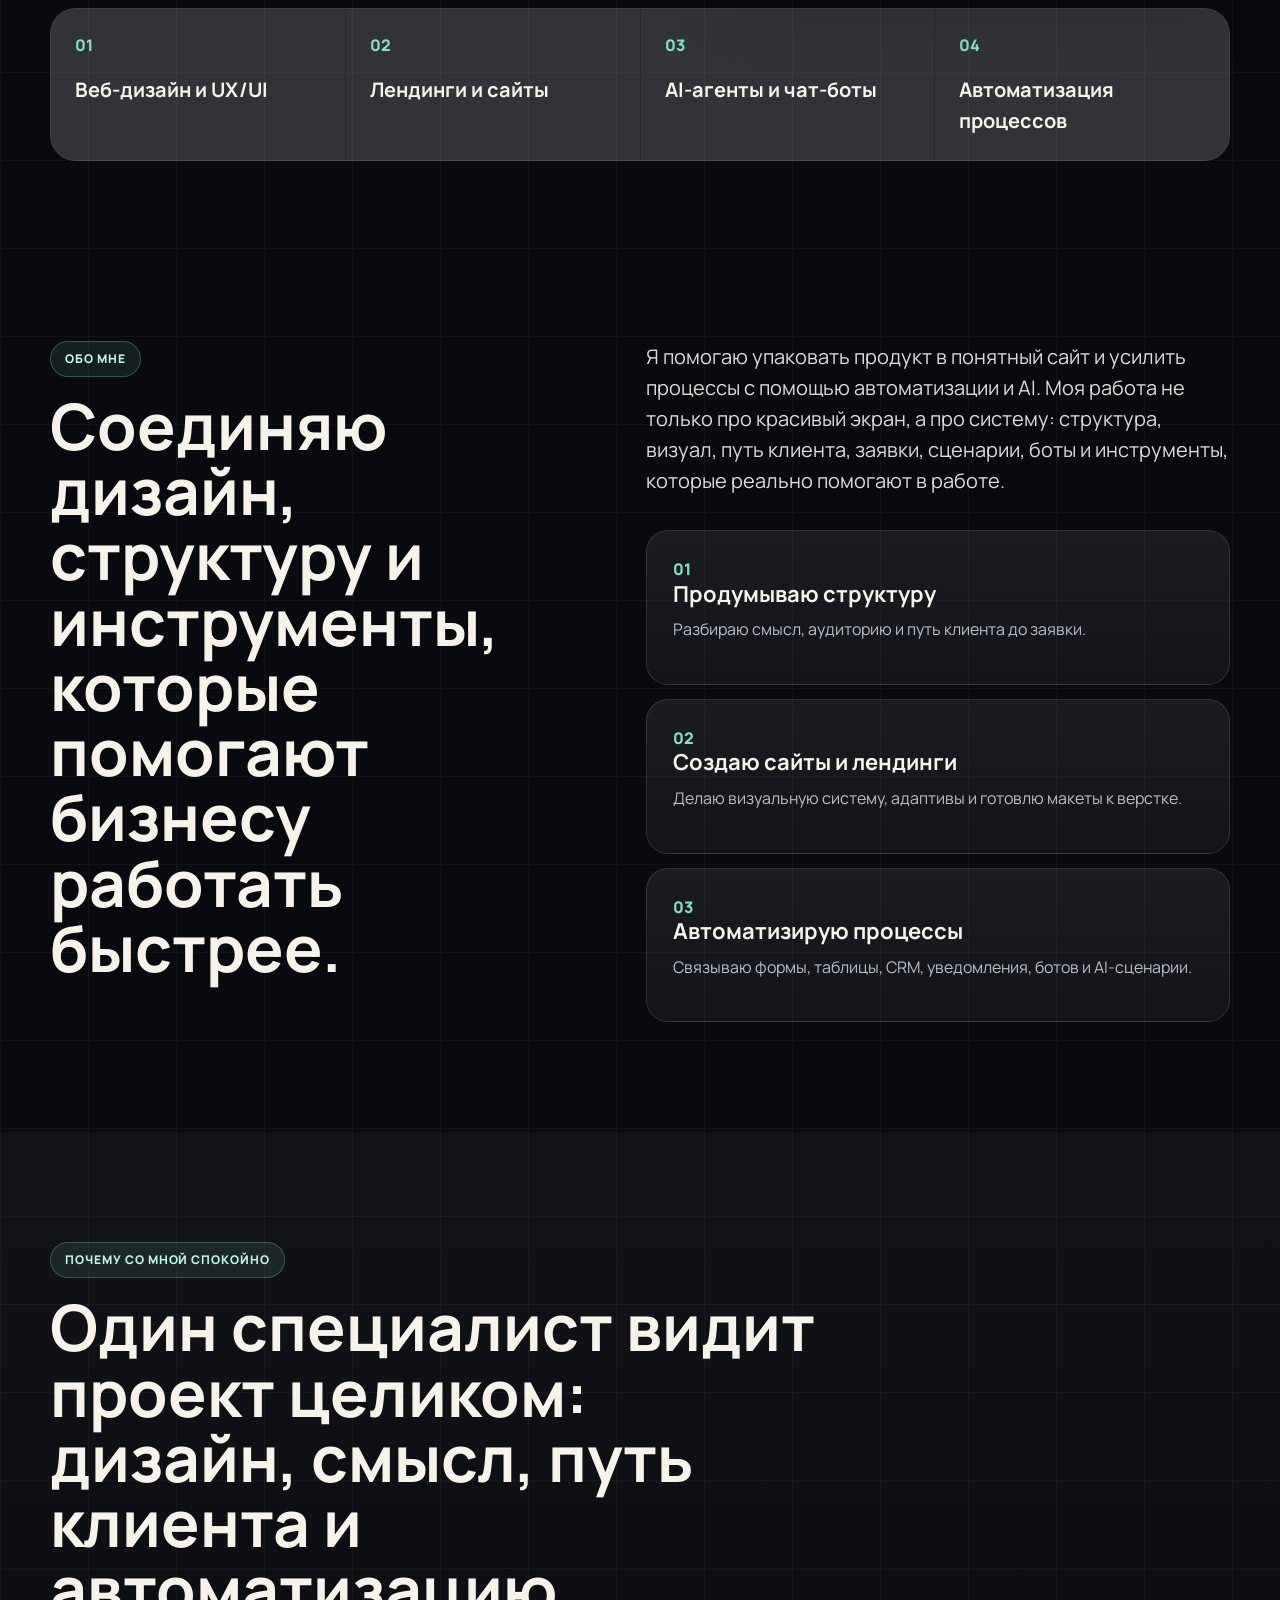
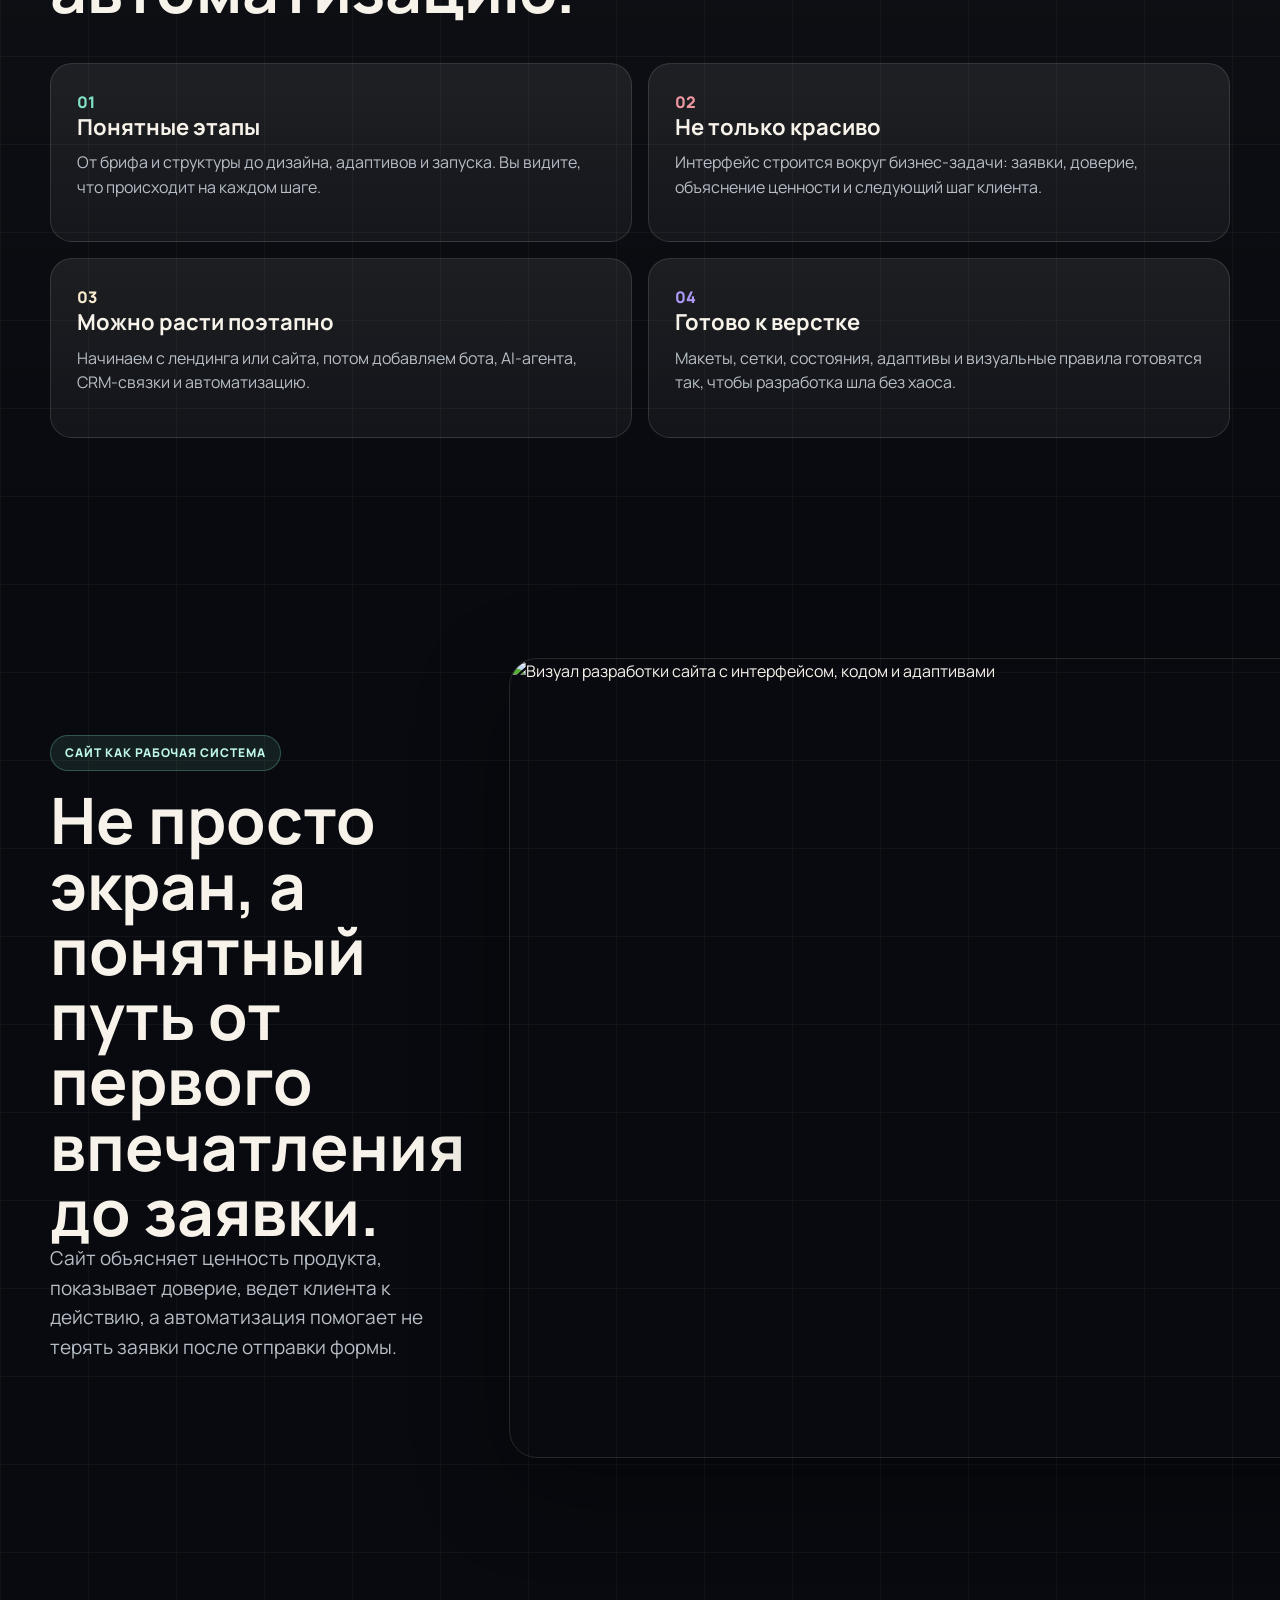
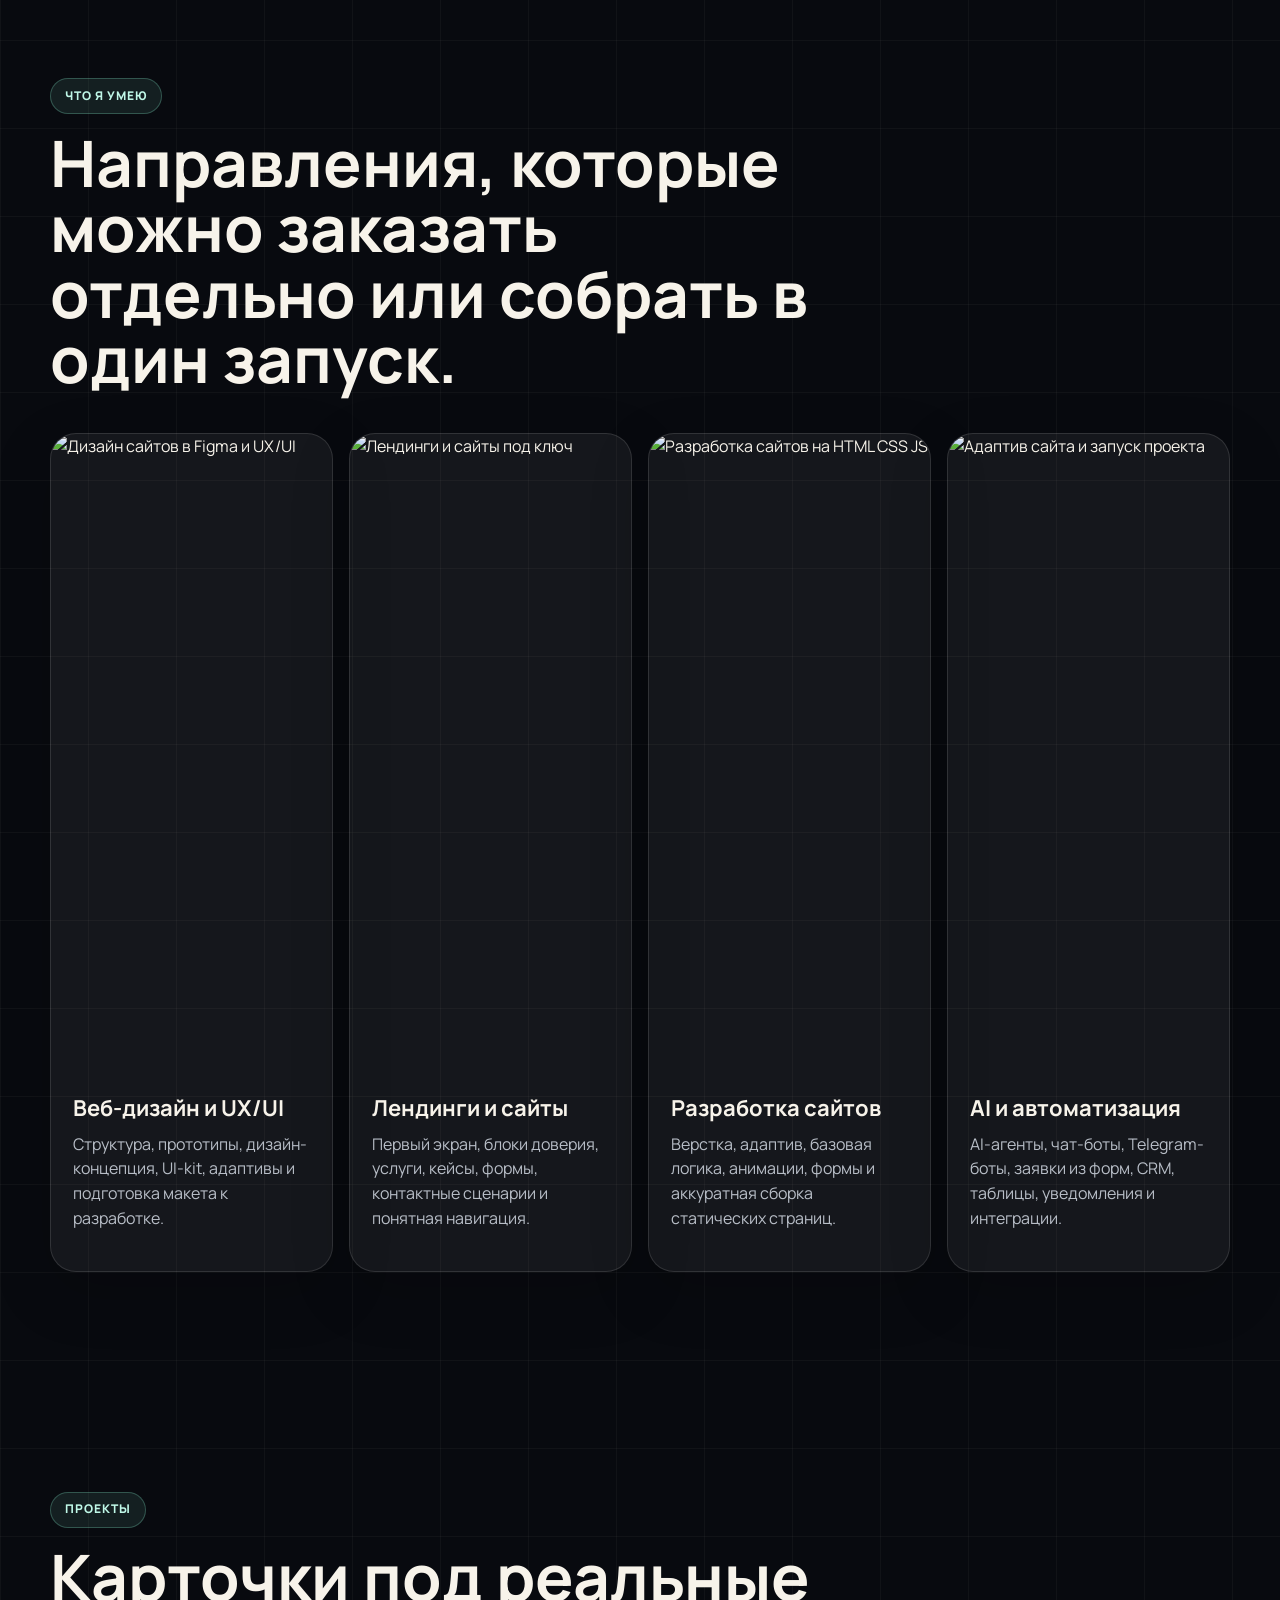
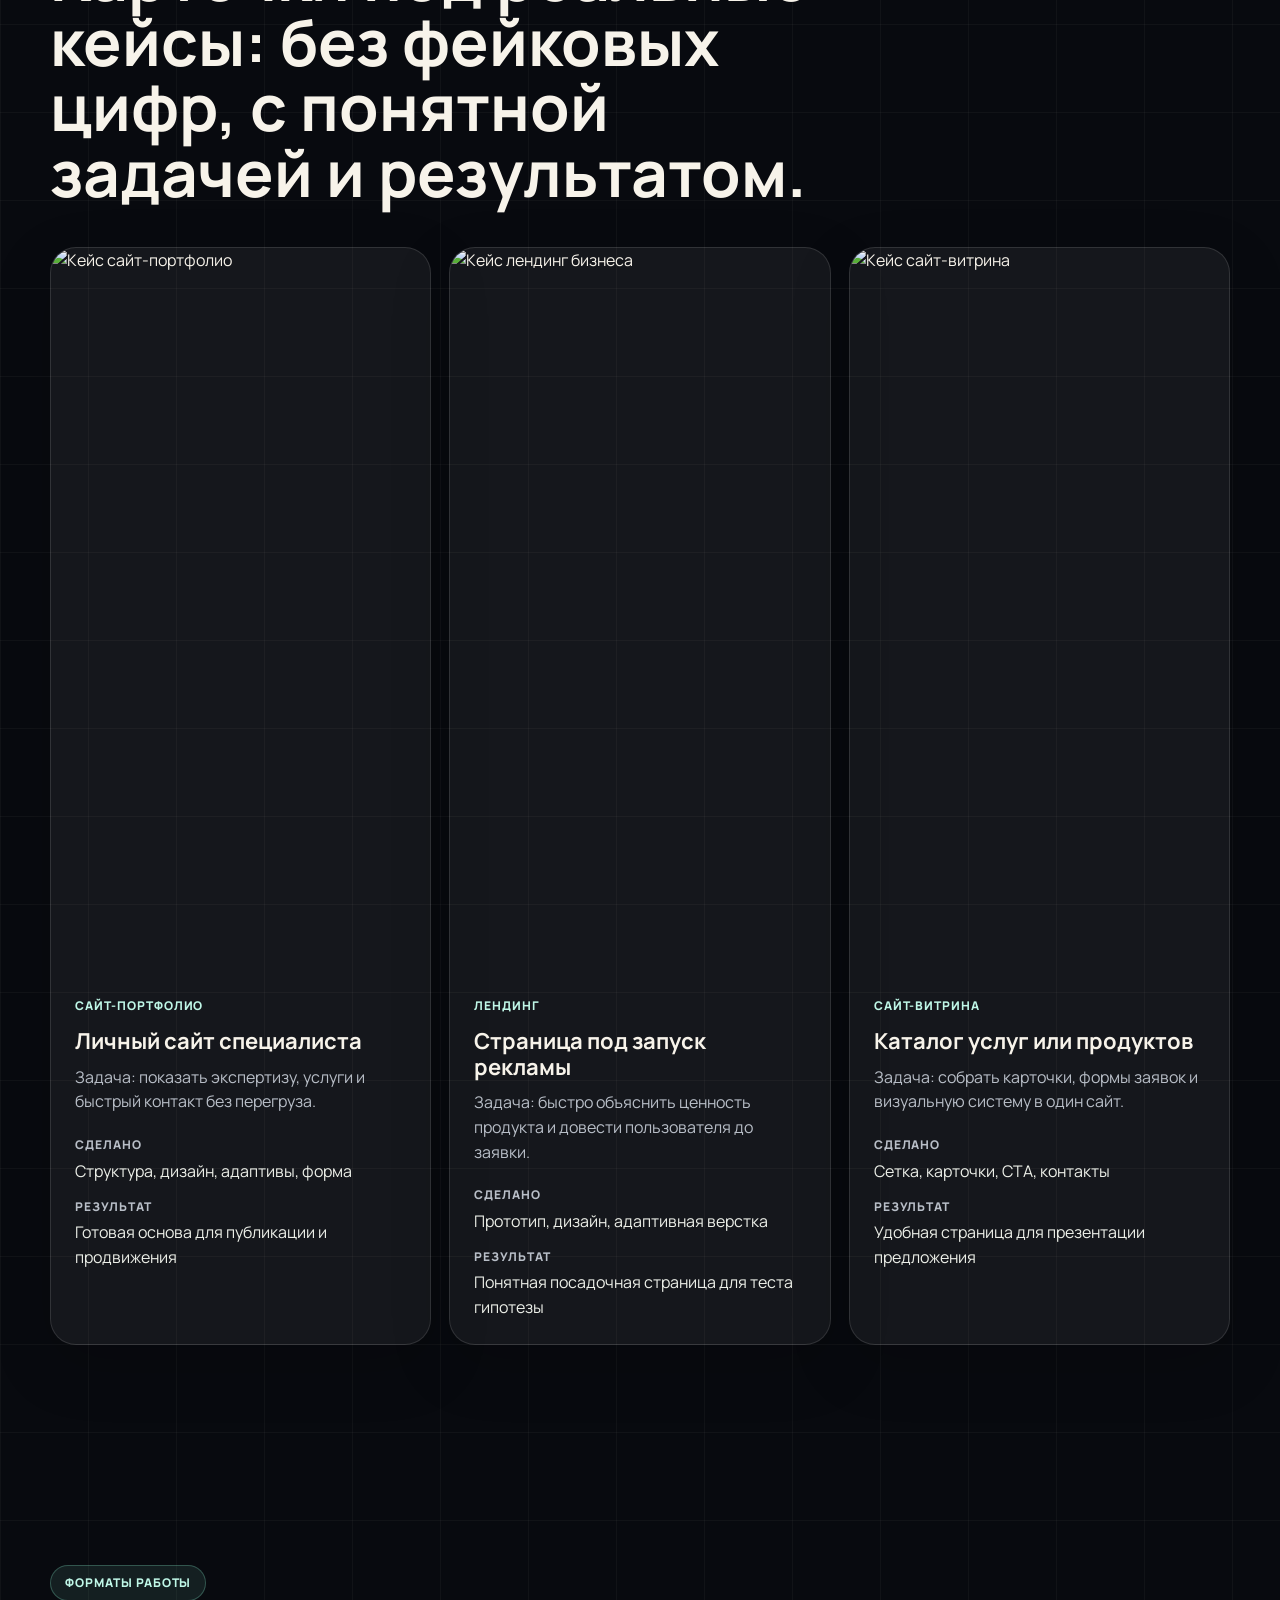
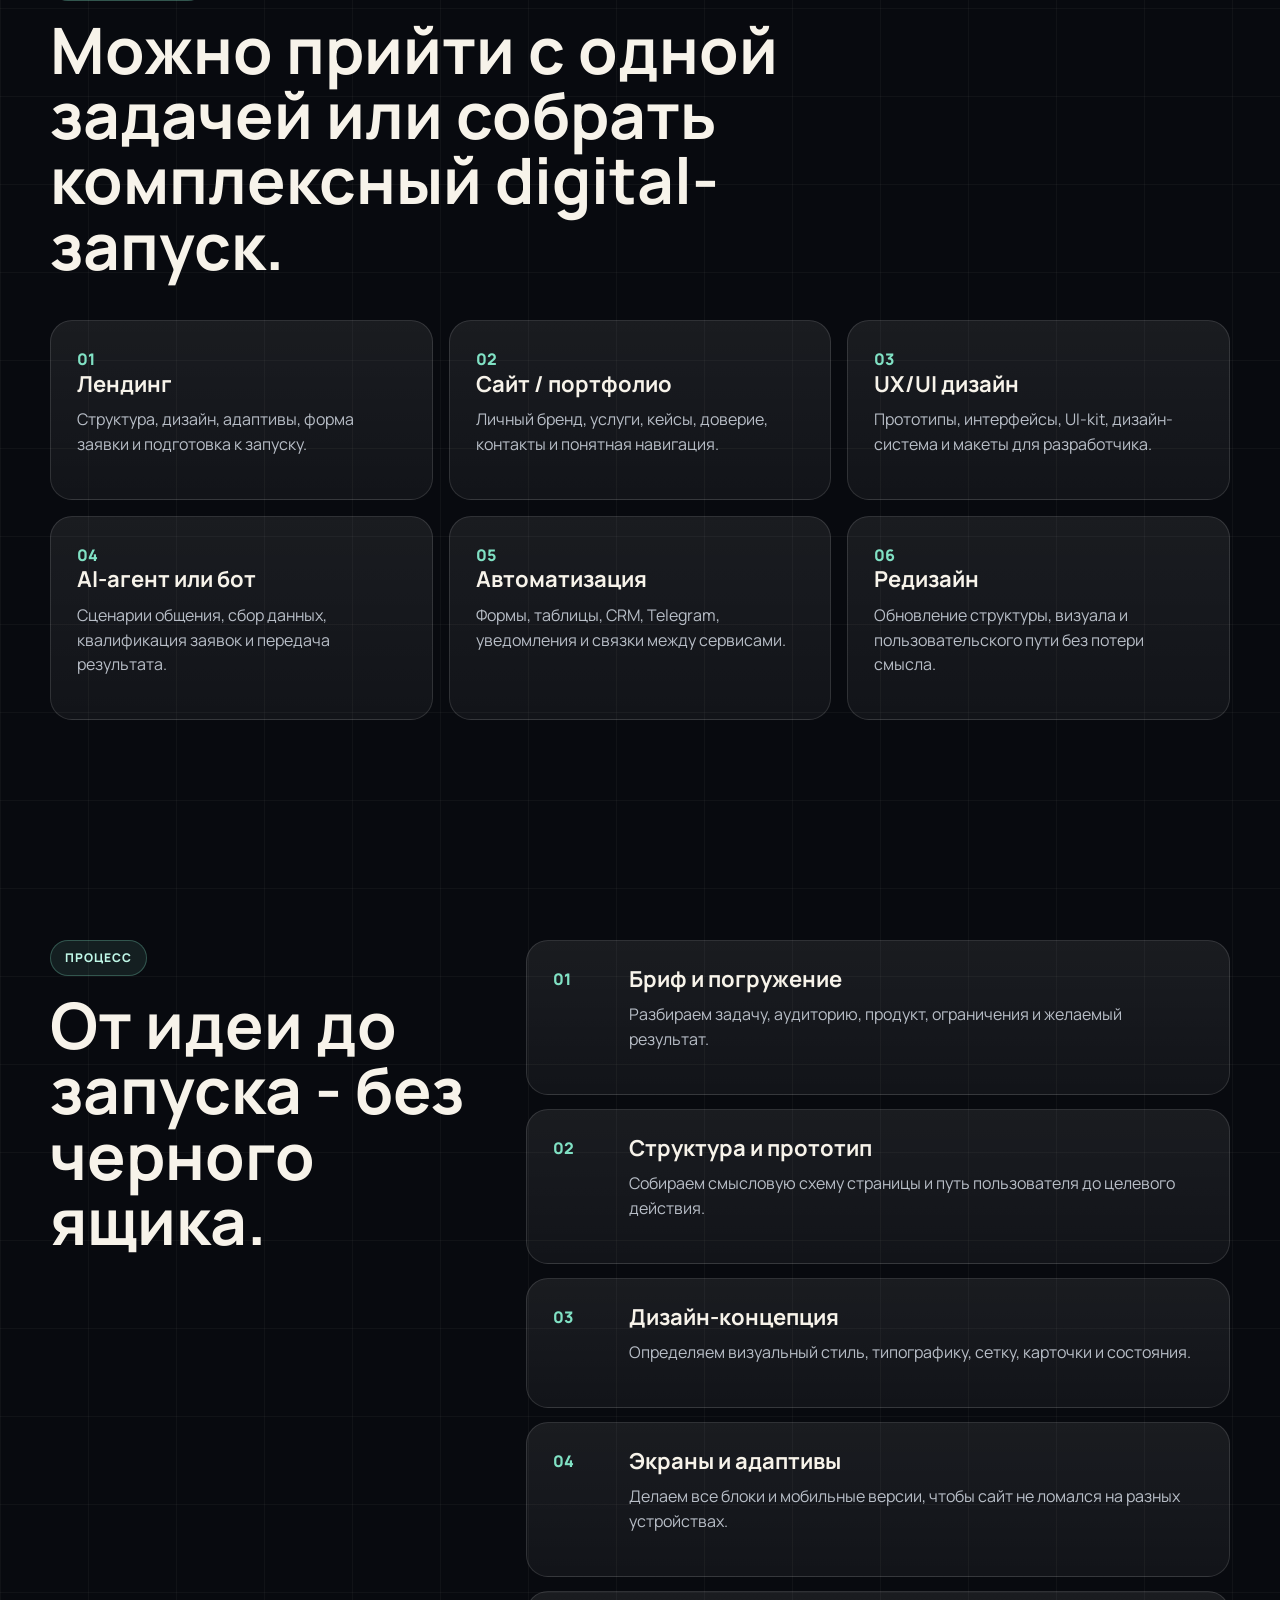
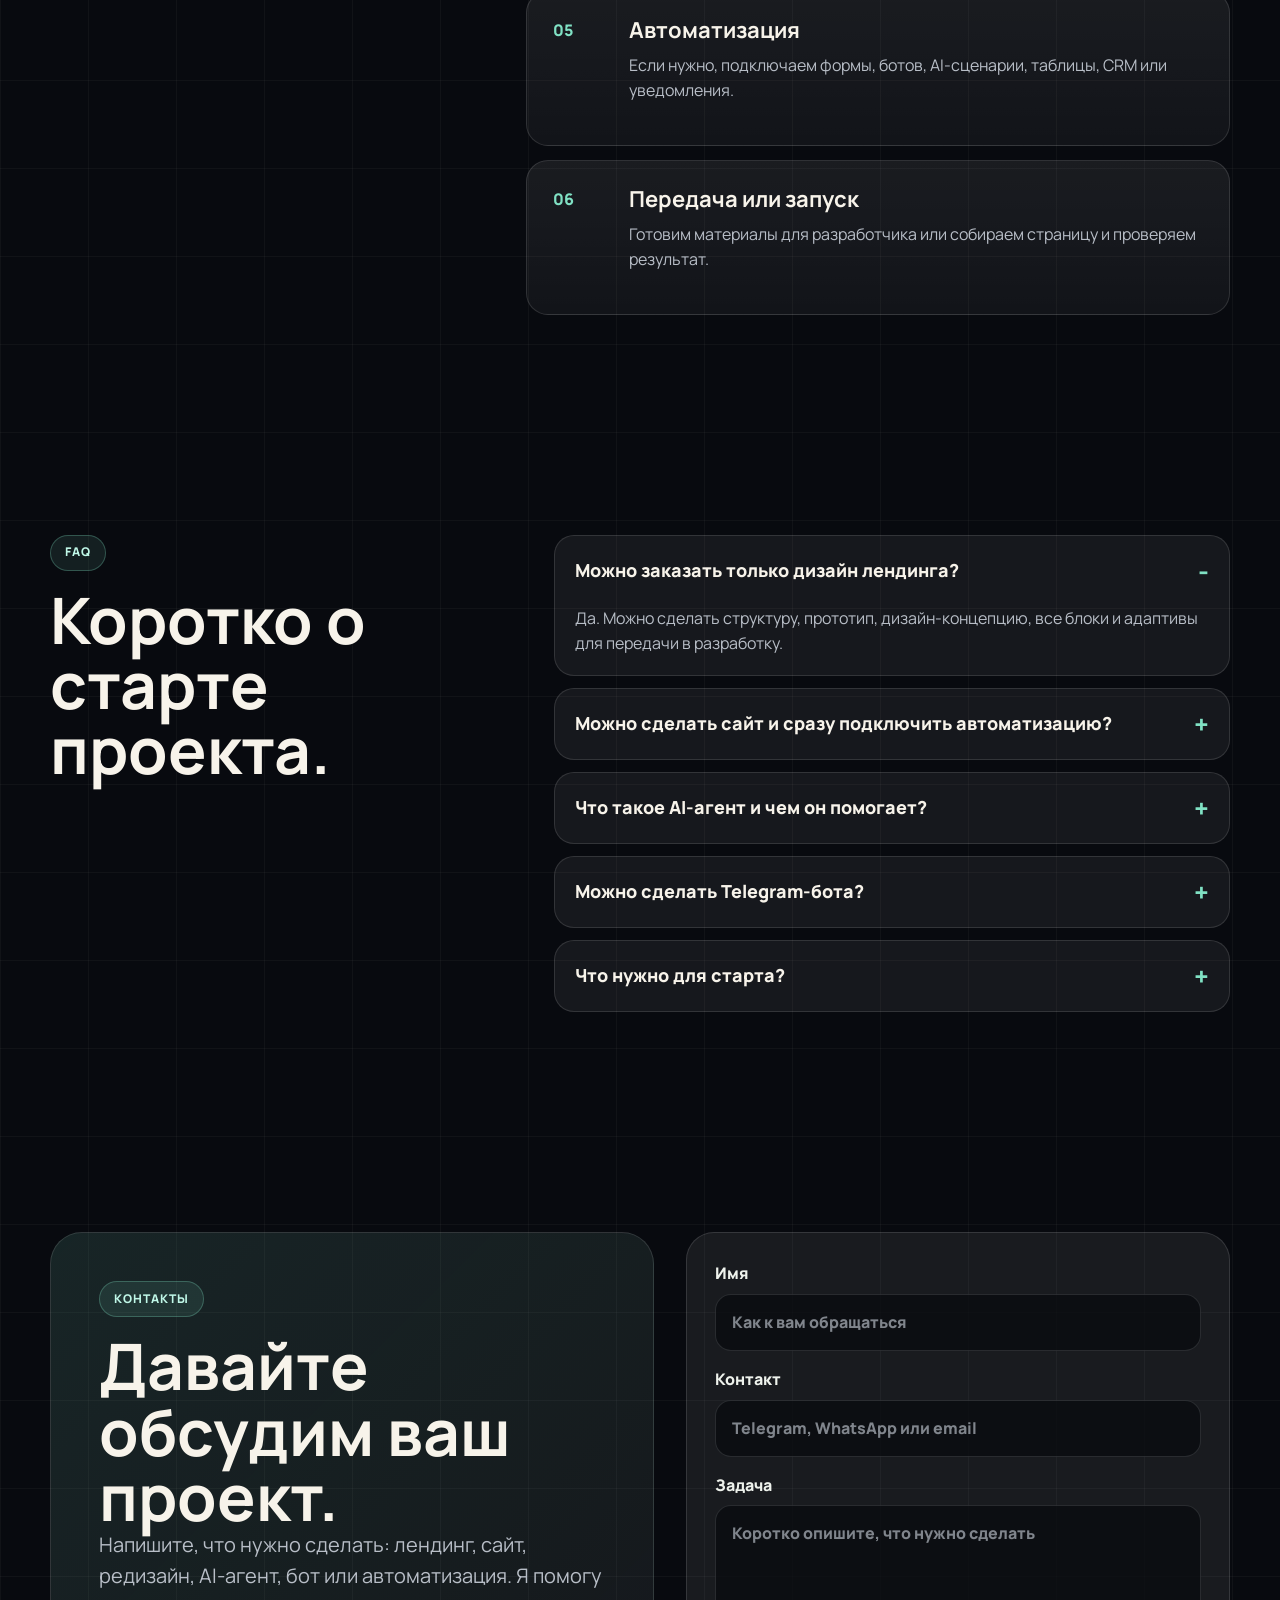
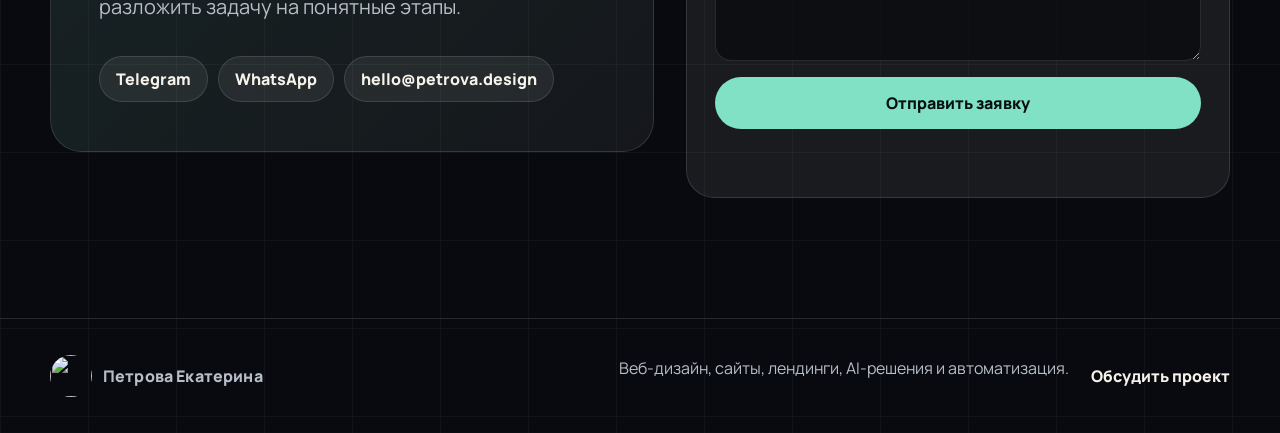
==== commit 5982e5d3: "Polish Aster Dental website interactions" ====
--- a/index.html
+++ b/index.html
@@ -3,193 +3,278 @@
 <head>
 <meta charset="UTF-8" />
 <meta name="viewport" content="width=device-width, initial-scale=1.0" />
-<title>Aster Dental — стоматологическая клиника</title>
+<title>Петрова Екатерина - сайты, лендинги и AI-решения</title>
+<meta name="description" content="Портфолио Петровой Екатерины: веб-дизайн, разработка сайтов, лендинги, AI-агенты, чат-боты и автоматизация процессов для бизнеса." />
+<meta name="theme-color" content="#080a0f" />
+<meta property="og:title" content="Петрова Екатерина - web и AI-решения" />
+<meta property="og:description" content="Лендинги, сайты, UX/UI, AI-агенты, чат-боты и автоматизация процессов для бизнеса." />
+<meta property="og:image" content="assets/petrova/og-petrova-ekaterina.png" />
 <link rel="preconnect" href="https://fonts.googleapis.com" />
 <link rel="preconnect" href="https://fonts.gstatic.com" crossorigin />
-<link href="https://fonts.googleapis.com/css2?family=Manrope:wght@400;500;600;700&display=swap" rel="stylesheet" />
+<link href="https://fonts.googleapis.com/css2?family=Manrope:wght@400;500;600;700;800&display=swap" rel="stylesheet" />
 <link rel="stylesheet" href="styles.css" />
 </head>
-<body class="ref-page">
-<header id="hdr" class="ref-header">
-  <div class="ref-wrap ref-nav">
-    <a class="ref-brand" href="index.html">
-      <img src="assets/aster-mark.svg" alt="" />
-      <span>Международная стоматологическая клиника Aster Dental</span>
+<body>
+<a class="skip-link" href="#main">Перейти к содержанию</a>
+
+<header class="site-header" id="header">
+  <a class="brand" href="#top" aria-label="Петрова Екатерина - к началу страницы">
+    <img src="assets/petrova/pe-monogram.png" alt="" width="42" height="42" />
+    <span>Петрова Екатерина</span>
+  </a>
+  <nav class="desktop-nav" aria-label="Основная навигация">
+    <a href="#about">Обо мне</a>
+    <a href="#trust">Почему я</a>
+    <a href="#services">Услуги</a>
+    <a href="#projects">Проекты</a>
+    <a href="#process">Процесс</a>
+    <a href="#contacts">Контакты</a>
+  </nav>
+  <a class="header-cta" href="#contacts">Обсудить проект</a>
+  <button class="menu-button" type="button" id="menuButton" aria-label="Открыть меню" aria-expanded="false">
+    <span></span><span></span>
+  </button>
+</header>
+
+<nav class="mobile-nav" id="mobileNav" aria-label="Мобильная навигация">
+  <a href="#about">Обо мне</a>
+  <a href="#trust">Почему я</a>
+  <a href="#services">Услуги</a>
+  <a href="#projects">Проекты</a>
+  <a href="#process">Процесс</a>
+  <a href="#contacts">Контакты</a>
+</nav>
+
+<main id="main">
+  <section class="hero" id="top">
+    <div class="wrap hero-grid">
+      <div class="hero-copy reveal">
+        <div class="eyebrow">web design / websites / automation</div>
+        <h1>Привет, меня зовут Петрова Екатерина. Я веб-дизайнер и создаю digital-решения для бизнеса.</h1>
+        <p>Проектирую и запускаю лендинги, сайты, интерфейсы, AI-агентов, чат-ботов и автоматизации, которые помогают бизнесу понятнее выглядеть, быстрее обрабатывать заявки и работать без лишней рутины.</p>
+        <div class="hero-actions">
+          <a class="btn btn-primary" href="#contacts">Обсудить проект</a>
+          <a class="btn btn-ghost" href="#projects">Смотреть работы</a>
+        </div>
+      </div>
+      <div class="hero-media reveal">
+        <img src="assets/petrova/hero-portrait-card.png" alt="Петрова Екатерина, веб-дизайнер и специалист по digital-решениям" width="1100" height="1400" />
+      </div>
+    </div>
+    <div class="wrap hero-facts reveal" aria-label="Коротко о направлениях работы">
+      <div><span>01</span><b>Веб-дизайн и UX/UI</b></div>
+      <div><span>02</span><b>Лендинги и сайты</b></div>
+      <div><span>03</span><b>AI-агенты и чат-боты</b></div>
+      <div><span>04</span><b>Автоматизация процессов</b></div>
+    </div>
+  </section>
+
+  <section class="section about" id="about">
+    <div class="wrap split">
+      <div class="section-head reveal">
+        <span class="section-kicker">Обо мне</span>
+        <h2>Соединяю дизайн, структуру и инструменты, которые помогают бизнесу работать быстрее.</h2>
+      </div>
+      <div class="about-copy reveal">
+        <p>Я помогаю упаковать продукт в понятный сайт и усилить процессы с помощью автоматизации и AI. Моя работа не только про красивый экран, а про систему: структура, визуал, путь клиента, заявки, сценарии, боты и инструменты, которые реально помогают в работе.</p>
+        <div class="about-list">
+          <article>
+            <span>01</span>
+            <h3>Продумываю структуру</h3>
+            <p>Разбираю смысл, аудиторию и путь клиента до заявки.</p>
+          </article>
+          <article>
+            <span>02</span>
+            <h3>Создаю сайты и лендинги</h3>
+            <p>Делаю визуальную систему, адаптивы и готовлю макеты к верстке.</p>
+          </article>
+          <article>
+            <span>03</span>
+            <h3>Автоматизирую процессы</h3>
+            <p>Связываю формы, таблицы, CRM, уведомления, ботов и AI-сценарии.</p>
+          </article>
+        </div>
+      </div>
+    </div>
+  </section>
+
+  <section class="section trust" id="trust">
+    <div class="wrap">
+      <div class="section-head reveal">
+        <span class="section-kicker">Почему со мной спокойно</span>
+        <h2>Один специалист видит проект целиком: дизайн, смысл, путь клиента и автоматизацию.</h2>
+      </div>
+      <div class="trust-ledger">
+        <article class="reveal"><span>01</span><h3>Понятные этапы</h3><p>От брифа и структуры до дизайна, адаптивов и запуска. Вы видите, что происходит на каждом шаге.</p></article>
+        <article class="reveal"><span>02</span><h3>Не только красиво</h3><p>Интерфейс строится вокруг бизнес-задачи: заявки, доверие, объяснение ценности и следующий шаг клиента.</p></article>
+        <article class="reveal"><span>03</span><h3>Можно расти поэтапно</h3><p>Начинаем с лендинга или сайта, потом добавляем бота, AI-агента, CRM-связки и автоматизацию.</p></article>
+        <article class="reveal"><span>04</span><h3>Готово к верстке</h3><p>Макеты, сетки, состояния, адаптивы и визуальные правила готовятся так, чтобы разработка шла без хаоса.</p></article>
+      </div>
+    </div>
+  </section>
+
+  <section class="section showcase">
+    <div class="wrap showcase-grid">
+      <div class="showcase-copy reveal">
+        <span class="section-kicker">Сайт как рабочая система</span>
+        <h2>Не просто экран, а понятный путь от первого впечатления до заявки.</h2>
+        <p>Сайт объясняет ценность продукта, показывает доверие, ведет клиента к действию, а автоматизация помогает не терять заявки после отправки формы.</p>
+      </div>
+      <img class="showcase-image reveal" src="assets/petrova/website-development-showcase.png" alt="Визуал разработки сайта с интерфейсом, кодом и адаптивами" width="1200" height="800" loading="lazy" />
+    </div>
+  </section>
+
+  <section class="section services" id="services">
+    <div class="wrap">
+      <div class="section-head reveal">
+        <span class="section-kicker">Что я умею</span>
+        <h2>Направления, которые можно заказать отдельно или собрать в один запуск.</h2>
+      </div>
+      <div class="service-grid">
+        <article class="service-card reveal">
+          <img src="assets/petrova/service-web-design.png" alt="Дизайн сайтов в Figma и UX/UI" width="900" height="640" loading="lazy" />
+          <h3>Веб-дизайн и UX/UI</h3>
+          <p>Структура, прототипы, дизайн-концепция, UI-kit, адаптивы и подготовка макета к разработке.</p>
+        </article>
+        <article class="service-card reveal">
+          <img src="assets/petrova/service-landing-sites.png" alt="Лендинги и сайты под ключ" width="900" height="640" loading="lazy" />
+          <h3>Лендинги и сайты</h3>
+          <p>Первый экран, блоки доверия, услуги, кейсы, формы, контактные сценарии и понятная навигация.</p>
+        </article>
+        <article class="service-card reveal">
+          <img src="assets/petrova/service-ai-agents.png" alt="Разработка сайтов на HTML CSS JS" width="900" height="640" loading="lazy" />
+          <h3>Разработка сайтов</h3>
+          <p>Верстка, адаптив, базовая логика, анимации, формы и аккуратная сборка статических страниц.</p>
+        </article>
+        <article class="service-card reveal">
+          <img src="assets/petrova/service-automation.png" alt="Адаптив сайта и запуск проекта" width="900" height="640" loading="lazy" />
+          <h3>AI и автоматизация</h3>
+          <p>AI-агенты, чат-боты, Telegram-боты, заявки из форм, CRM, таблицы, уведомления и интеграции.</p>
+        </article>
+      </div>
+    </div>
+  </section>
+
+  <section class="section projects" id="projects">
+    <div class="wrap">
+      <div class="section-head reveal">
+        <span class="section-kicker">Проекты</span>
+        <h2>Карточки под реальные кейсы: без фейковых цифр, с понятной задачей и результатом.</h2>
+      </div>
+      <div class="project-grid">
+        <article class="project-card reveal">
+          <img src="assets/petrova/case-ai-consultant.png" alt="Кейс сайт-портфолио" width="1000" height="720" loading="lazy" />
+          <div class="project-body">
+            <span>Сайт-портфолио</span>
+            <h3>Личный сайт специалиста</h3>
+            <p>Задача: показать экспертизу, услуги и быстрый контакт без перегруза.</p>
+            <dl><div><dt>Сделано</dt><dd>Структура, дизайн, адаптивы, форма</dd></div><div><dt>Результат</dt><dd>Готовая основа для публикации и продвижения</dd></div></dl>
+          </div>
+        </article>
+        <article class="project-card reveal">
+          <img src="assets/petrova/case-landing-concept.png" alt="Кейс лендинг бизнеса" width="1000" height="720" loading="lazy" />
+          <div class="project-body">
+            <span>Лендинг</span>
+            <h3>Страница под запуск рекламы</h3>
+            <p>Задача: быстро объяснить ценность продукта и довести пользователя до заявки.</p>
+            <dl><div><dt>Сделано</dt><dd>Прототип, дизайн, адаптивная верстка</dd></div><div><dt>Результат</dt><dd>Понятная посадочная страница для теста гипотезы</dd></div></dl>
+          </div>
+        </article>
+        <article class="project-card reveal">
+          <img src="assets/petrova/case-automation-flow.png" alt="Кейс сайт-витрина" width="1000" height="720" loading="lazy" />
+          <div class="project-body">
+            <span>Сайт-витрина</span>
+            <h3>Каталог услуг или продуктов</h3>
+            <p>Задача: собрать карточки, формы заявок и визуальную систему в один сайт.</p>
+            <dl><div><dt>Сделано</dt><dd>Сетка, карточки, CTA, контакты</dd></div><div><dt>Результат</dt><dd>Удобная страница для презентации предложения</dd></div></dl>
+          </div>
+        </article>
+      </div>
+    </div>
+  </section>
+
+  <section class="section formats">
+    <div class="wrap">
+      <div class="section-head reveal">
+        <span class="section-kicker">Форматы работы</span>
+        <h2>Можно прийти с одной задачей или собрать комплексный digital-запуск.</h2>
+      </div>
+      <div class="format-grid">
+        <article class="format-card reveal"><span>01</span><h3>Лендинг</h3><p>Структура, дизайн, адаптивы, форма заявки и подготовка к запуску.</p></article>
+        <article class="format-card reveal"><span>02</span><h3>Сайт / портфолио</h3><p>Личный бренд, услуги, кейсы, доверие, контакты и понятная навигация.</p></article>
+        <article class="format-card reveal"><span>03</span><h3>UX/UI дизайн</h3><p>Прототипы, интерфейсы, UI-kit, дизайн-система и макеты для разработчика.</p></article>
+        <article class="format-card reveal"><span>04</span><h3>AI-агент или бот</h3><p>Сценарии общения, сбор данных, квалификация заявок и передача результата.</p></article>
+        <article class="format-card reveal"><span>05</span><h3>Автоматизация</h3><p>Формы, таблицы, CRM, Telegram, уведомления и связки между сервисами.</p></article>
+        <article class="format-card reveal"><span>06</span><h3>Редизайн</h3><p>Обновление структуры, визуала и пользовательского пути без потери смысла.</p></article>
+      </div>
+    </div>
+  </section>
+
+  <section class="section process" id="process">
+    <div class="wrap process-grid">
+      <div class="section-head reveal">
+        <span class="section-kicker">Процесс</span>
+        <h2>От идеи до запуска - без черного ящика.</h2>
+      </div>
+      <div class="steps">
+        <article class="reveal"><span>01</span><h3>Бриф и погружение</h3><p>Разбираем задачу, аудиторию, продукт, ограничения и желаемый результат.</p></article>
+        <article class="reveal"><span>02</span><h3>Структура и прототип</h3><p>Собираем смысловую схему страницы и путь пользователя до целевого действия.</p></article>
+        <article class="reveal"><span>03</span><h3>Дизайн-концепция</h3><p>Определяем визуальный стиль, типографику, сетку, карточки и состояния.</p></article>
+        <article class="reveal"><span>04</span><h3>Экраны и адаптивы</h3><p>Делаем все блоки и мобильные версии, чтобы сайт не ломался на разных устройствах.</p></article>
+        <article class="reveal"><span>05</span><h3>Автоматизация</h3><p>Если нужно, подключаем формы, ботов, AI-сценарии, таблицы, CRM или уведомления.</p></article>
+        <article class="reveal"><span>06</span><h3>Передача или запуск</h3><p>Готовим материалы для разработчика или собираем страницу и проверяем результат.</p></article>
+      </div>
+    </div>
+  </section>
+
+  <section class="section faq" id="faq">
+    <div class="wrap faq-grid">
+      <div class="section-head reveal">
+        <span class="section-kicker">FAQ</span>
+        <h2>Коротко о старте проекта.</h2>
+      </div>
+      <div class="faq-list reveal">
+        <details open><summary>Можно заказать только дизайн лендинга?</summary><p>Да. Можно сделать структуру, прототип, дизайн-концепцию, все блоки и адаптивы для передачи в разработку.</p></details>
+        <details><summary>Можно сделать сайт и сразу подключить автоматизацию?</summary><p>Да. Например, форма на сайте может отправлять заявку в Telegram, таблицу, CRM или запускать сценарий обработки.</p></details>
+        <details><summary>Что такое AI-агент и чем он помогает?</summary><p>Это сценарий или бот, который может отвечать пользователям, собирать данные, квалифицировать заявки и передавать результат вам.</p></details>
+        <details><summary>Можно сделать Telegram-бота?</summary><p>Да. Бот может принимать заявки, задавать вопросы, выдавать информацию, подключаться к таблицам и помогать в рутинных процессах.</p></details>
+        <details><summary>Что нужно для старта?</summary><p>Достаточно описать задачу, нишу, примерные цели сайта и показать референсы, которые нравятся по структуре или настроению.</p></details>
+      </div>
+    </div>
+  </section>
+
+  <section class="section contacts" id="contacts">
+    <div class="wrap contact-grid">
+      <div class="contact-copy reveal">
+        <span class="section-kicker">Контакты</span>
+        <h2>Давайте обсудим ваш проект.</h2>
+        <p>Напишите, что нужно сделать: лендинг, сайт, редизайн, AI-агент, бот или автоматизация. Я помогу разложить задачу на понятные этапы.</p>
+        <div class="contact-links">
+          <a href="https://t.me/" target="_blank" rel="noopener">Telegram</a>
+          <a href="https://wa.me/" target="_blank" rel="noopener">WhatsApp</a>
+          <a href="mailto:hello@petrova.design">hello@petrova.design</a>
+        </div>
+      </div>
+      <form class="contact-form reveal" id="contactForm">
+        <label>Имя<input type="text" name="name" autocomplete="name" placeholder="Как к вам обращаться" required /></label>
+        <label>Контакт<input type="text" name="contact" autocomplete="email" placeholder="Telegram, WhatsApp или email" required /></label>
+        <label>Задача<textarea name="message" rows="5" placeholder="Коротко опишите, что нужно сделать" required></textarea></label>
+        <button class="btn btn-primary" type="submit">Отправить заявку</button>
+        <p class="form-note" id="formNote" role="status" aria-live="polite"></p>
+      </form>
+    </div>
+  </section>
+</main>
+
+<footer class="site-footer">
+  <div class="wrap footer-grid">
+    <a class="brand" href="#top">
+      <img src="assets/petrova/pe-monogram.png" alt="" width="38" height="38" />
+      <span>Петрова Екатерина</span>
     </a>
-    <nav class="ref-menu" aria-label="Основная навигация">
-      <a href="#programs">Популярное</a>
-      <a href="#programs">Услуги</a>
-      <a href="#doctors">Врачи</a>
-      <a href="#programs">Прайс</a>
-      <a href="contacts.html#appointment">Вопросы</a>
-      <a href="#contacts">Контакты</a>
-    </nav>
-    <a class="ref-address" href="contacts.html">г. Москва<br>Чистопрудный б-р, 12</a>
-    <button class="menu-toggle" id="menuBtn" aria-label="Открыть меню">☰</button>
+    <p>Веб-дизайн, сайты, лендинги, AI-решения и автоматизация.</p>
+    <a href="#contacts">Обсудить проект</a>
   </div>
-</header>
-
-<div class="mobile-nav" id="mnav">
-  <button class="close" id="mnavClose" aria-label="Закрыть меню">×</button>
-  <a href="index.html">Главная</a>
-  <a href="#programs">Услуги</a>
-  <a href="#doctors">Врачи</a>
-  <a href="#contacts">Контакты</a>
-  <a href="contacts.html#appointment">Запись</a>
-</div>
-
-<main>
-  <section class="ref-hero luxe-hero">
-    <div class="ref-wrap ref-hero-card luxe-frame reveal">
-      <div class="luxe-topline">
-        <span class="ref-chip">Премиальная стоматология</span>
-        <p>Москва, Чистопрудный б-р, 12</p>
-      </div>
-      <div class="luxe-hero-grid">
-        <div class="luxe-copy">
-          <span class="luxe-kicker">Aster Dental</span>
-          <h1>Улыбка, которая выглядит <em>естественно дорого</em></h1>
-          <p>Диагностика, лечение, имплантация и эстетика в клинике с атмосферой частного медицинского клуба.</p>
-          <div class="luxe-actions">
-            <a class="ref-btn" href="contacts.html#appointment">Записаться на прием ↗</a>
-            <a class="luxe-link" href="#programs">Смотреть услуги</a>
-          </div>
-        </div>
-        <div class="luxe-appointment">
-          <span>Первичный визит</span>
-          <b>45 минут</b>
-          <p>3D-снимок, консультация врача и понятный план лечения до начала работ.</p>
-        </div>
-      </div>
-      <div class="ref-hero-photo luxe-photo">
-        <img src="assets/aster-dental-premium-clinic.png" alt="Премиальный интерьер стоматологической клиники Aster Dental" />
-        <div class="luxe-photo-label">
-          <b>01</b>
-          <span>частные кабинеты, мягкий свет, цифровая диагностика</span>
-        </div>
-        <div class="ref-stats">
-          <div><b>12+</b><span>лет заботимся<br>о вашей улыбке</span></div>
-          <div><b>3 800+</b><span>пациентов нам<br>доверились</span></div>
-          <div><b>4,9</b><span>рейтинг среди<br>клиник Москвы</span></div>
-          <div><b>5 000+</b><span>проведено<br>процедур</span></div>
-          <div><b>ТОП5</b><span>в эстетической<br>стоматологии</span></div>
-        </div>
-      </div>
-    </div>
-  </section>
-
-  <section class="ref-section" id="programs">
-    <div class="ref-wrap ref-section-head reveal">
-      <span class="ref-chip">Что лечим</span>
-      <div>
-        <h2>Популярные услуги</h2>
-        <p>Самые частые запросы пациентов: от боли и кариеса до имплантации, прикуса и эстетики улыбки.</p>
-      </div>
-    </div>
-    <div class="ref-wrap ref-programs">
-      <article class="ref-program ref-program-dark reveal"><span>от 8 900 ₽</span><h3>Лечение зубов</h3><p>Кариес, пульпит, каналы под микроскопом и эстетичные реставрации.</p><a href="contacts.html#appointment">Записаться ↗</a></article>
-      <article class="ref-program reveal"><span>от 54 000 ₽</span><h3>Имплантация</h3><p>3D-планирование, установка имплантов и постоянные коронки.</p><a href="contacts.html#appointment">Узнать план ↗</a></article>
-      <article class="ref-program reveal"><span>от 180 000 ₽</span><h3>Элайнеры и брекеты</h3><p>Коррекция прикуса с прогнозом движения зубов.</p><a href="contacts.html#appointment">Узнать план ↗</a></article>
-      <article class="ref-program reveal"><span>от 55 000 ₽</span><h3>Виниры и эстетика</h3><p>Дизайн улыбки, мокап и натуральная керамика.</p><a href="contacts.html#appointment">Узнать план ↗</a></article>
-    </div>
-  </section>
-
-  <section class="ref-section">
-    <div class="ref-wrap ref-section-head reveal">
-      <span class="ref-chip">Направления</span>
-      <div>
-        <h2>Направления нашей клиники</h2>
-        <p>Выберите направление, чтобы записаться к профильному врачу и получить точный план лечения.</p>
-      </div>
-    </div>
-    <div class="ref-wrap ref-directions reveal">
-      <div><b>Терапия</b><span>Лечение кариеса, каналов и эстетичные реставрации</span><em>Орлова М.А.</em><a href="contacts.html#appointment">Записаться ↗</a></div>
-      <div><b>Имплантация</b><span>3D-планирование, хирургия, коронки на имплантах</span><em>Лебедев А.В.</em><a href="contacts.html#appointment">Записаться ↗</a></div>
-      <div><b>Ортодонтия</b><span>Элайнеры, брекеты и коррекция прикуса</span><em>Соколова Е.С.</em><a href="contacts.html#appointment">Записаться ↗</a></div>
-      <div><b>Эстетика</b><span>Виниры, отбеливание и дизайн улыбки</span><em>Павлова Н.К.</em><a href="contacts.html#appointment">Записаться ↗</a></div>
-    </div>
-  </section>
-
-  <section class="ref-section">
-    <div class="ref-wrap ref-clinic reveal">
-      <div>
-        <span class="ref-chip">О клинике</span>
-        <h2>Многопрофильная стоматология Aster Dental</h2>
-        <p>Клиника объединяет терапевтов, ортопедов, хирургов, ортодонтов и специалистов эстетической стоматологии. В одном месте можно пройти диагностику, получить понятный план и завершить лечение без лишних переходов между центрами.</p>
-        <div class="ref-mini-grid">
-          <span>Цифровая диагностика</span>
-          <span>Микроскопы Leica</span>
-          <span>Седация по показаниям</span>
-          <span>Послеоперационная поддержка</span>
-        </div>
-      </div>
-      <div class="ref-clinic-media">
-        <img src="assets/aster-dental-premium-clinic.png" alt="Интерьер премиальной стоматологии Aster Dental" />
-        <div>
-          <b>Aster Dental</b>
-          <span>частные кабинеты, мягкий свет и спокойная атмосфера приема</span>
-        </div>
-      </div>
-    </div>
-  </section>
-
-  <section class="ref-section" id="doctors">
-    <div class="ref-wrap ref-section-head reveal">
-      <span class="ref-chip">Врачи клиники</span>
-      <div>
-        <h2>Вас будут лечить опытные специалисты</h2>
-        <p>Каждый врач ведет пациента по своему направлению и подключает коллег для комплексных случаев.</p>
-      </div>
-    </div>
-    <div class="ref-wrap ref-doctors">
-      <article class="ref-doctor reveal"><img src="assets/doctor-orlova.png" alt="Мария Орлова"><div><span>Орлова</span><h3>Мария Андреевна</h3><p>Главный врач, ортопед. Восстановление улыбки, виниры, коронки.</p><a href="contacts.html#appointment">Записаться ↗</a></div></article>
-      <article class="ref-doctor reveal"><img src="assets/doctor-lebedev.png" alt="Андрей Лебедев"><div><span>Лебедев</span><h3>Андрей Викторович</h3><p>Хирург-имплантолог. Имплантация, костная пластика, навигационные шаблоны.</p><a href="contacts.html#appointment">Записаться ↗</a></div></article>
-      <article class="ref-doctor reveal"><img src="assets/doctor-sokolova.png" alt="Елена Соколова"><div><span>Соколова</span><h3>Елена Сергеевна</h3><p>Ортодонт. Элайнеры, брекеты и комплексная коррекция прикуса.</p><a href="contacts.html#appointment">Записаться ↗</a></div></article>
-    </div>
-  </section>
-
-  <section class="ref-section">
-    <div class="ref-wrap ref-reviews">
-      <div class="ref-review-title reveal">
-        <span class="ref-chip">Отзывы</span>
-        <h2>Наши благодарные пациенты</h2>
-        <p>Реальные истории о диагностике, лечении и общении со специалистами.</p>
-      </div>
-      <div class="ref-rating reveal">
-        <b>4,9</b>
-        <span>Средний балл клиники<br>на независимых порталах</span>
-        <div><em>Яндекс</em><em>НаПоправку</em><em>Продокторов</em><em>Докту</em></div>
-      </div>
-      <article class="ref-video-card reveal"><img src="https://images.unsplash.com/photo-1590650153855-d9e808231d41?auto=format&fit=crop&w=700&q=85" alt="Интервью с пациенткой"><span>Интервью<br>с пациенткой</span><button class="video-trigger" type="button" data-video-title="Интервью с пациенткой">▶</button></article>
-      <article class="ref-text-review reveal"><h3>Дамир Алексеев</h3><p>Решил пару вопросов за один визит, сервис на высоте. Удобно, что все находится в одном месте и врач подробно расписал план лечения.</p></article>
-      <article class="ref-before-after reveal"><img src="https://images.unsplash.com/photo-1606811971618-4486d14f3f99?auto=format&fit=crop&w=900&q=85" alt="Эстетическое лечение"><span>Эстетическая стоматология</span><button class="video-trigger" type="button" data-video-title="Эстетическая стоматология">▶</button></article>
-      <article class="ref-text-review reveal"><h3>Ольга Орлова</h3><p>Очень приятный персонал. После консультации стало понятно, какие шаги нужны и сколько времени займет лечение.</p></article>
-      <article class="ref-review-stat reveal"><div><span>380+</span><p>позитивных изменений пациентов нашей клиники</p></div><a href="contacts.html#appointment">Записаться ↗</a></article>
-    </div>
-  </section>
-
-  <section class="ref-section ref-location" id="contacts">
-    <div class="ref-wrap ref-location-head reveal">
-      <span class="ref-chip">Контакты</span>
-      <div>
-        <h2>Расположение</h2>
-        <p>Клиника расположена по адресу: г. Москва, Чистопрудный бульвар, 12. Рядом метро, удобная транспортная развязка и парковка для пациентов.</p>
-      </div>
-    </div>
-    <a class="ref-map reveal google-map-link" href="https://share.google/RaCvDrhNMhfhH6qFT" target="_blank" rel="noopener" aria-label="Открыть расположение Aster Dental в Google Maps">
-      <span class="map-route">Открыть Google Maps ↗</span>
-      <div class="ref-map-pin"><img src="assets/aster-mark.svg" alt="">г. Москва<br><b>Чистопрудный б-р, 12</b></div>
-    </a>
-  </section>
-</main>
-
-<footer class="ref-footer">
-  <div class="ref-wrap ref-footer-grid">
-    <a href="contacts.html#appointment">Политика конфиденциальности<br>и защиты персональных данных</a>
-    <a href="contacts.html#appointment">Лицензия на осуществление<br>медицинской деятельности</a>
-    <a class="ref-footer-btn" href="contacts.html#appointment">Записаться на прием ↗</a>
-  </div>
-  <div class="ref-wrap ref-copy">© 2026 Aster Dental. Все права защищены.</div>
 </footer>
 
 <script src="main.js"></script>
--- a/styles.css
+++ b/styles.css
@@ -1,500 +1,360 @@
 :root{
-  --ink:#26231f;
-  --ink-2:#4a443d;
-  --teal:#6b908b;
-  --teal-dark:#4e746f;
-  --mint:#edf5f1;
-  --aqua:#b7d4cd;
-  --coral:#b88776;
-  --champagne:#b99d72;
-  --champagne-soft:#eadcc6;
-  --cream:#f4eee5;
-  --paper:#ffffff;
-  --soft:#f8f4ee;
-  --muted:#8a8177;
-  --line:rgba(38,35,31,.12);
-  --shadow:0 28px 90px rgba(74,68,61,.11);
-  --shadow-deep:0 34px 110px rgba(74,68,61,.18);
-}
-*{box-sizing:border-box;margin:0;padding:0}
+  --bg:#080a0f;
+  --surface:#11151e;
+  --surface-2:#171c27;
+  --surface-3:#202635;
+  --text:#f7f3ea;
+  --muted:#b8bec7;
+  --soft:#dfe7ce;
+  --mint:#80e1c4;
+  --rose:#ef97a1;
+  --violet:#ac98f4;
+  --cream:#f8ebcf;
+  --line:rgba(255,255,255,.12);
+  --line-strong:rgba(255,255,255,.22);
+  --shadow:0 28px 90px rgba(0,0,0,.35);
+  --radius:22px;
+}
+
+*{box-sizing:border-box}
 html{scroll-behavior:smooth}
 body{
-  font-family:"Manrope",system-ui,sans-serif;
+  margin:0;
+  font-family:"Manrope",system-ui,-apple-system,BlinkMacSystemFont,"Segoe UI",sans-serif;
   background:
-    radial-gradient(circle at 15% 0%,rgba(255,255,255,.74),rgba(255,255,255,0) 340px),
-    linear-gradient(180deg,rgba(255,255,255,.35),rgba(255,255,255,0) 360px),
-    var(--cream);
-  color:var(--ink);
+    linear-gradient(180deg,rgba(128,225,196,.08),transparent 520px),
+    linear-gradient(90deg,rgba(255,255,255,.035) 1px,transparent 1px),
+    linear-gradient(180deg,rgba(255,255,255,.035) 1px,transparent 1px),
+    var(--bg);
+  background-size:auto,88px 88px,88px 88px,auto;
+  color:var(--text);
   line-height:1.55;
-  overflow-x:hidden;
-  -webkit-font-smoothing:antialiased;
-}
+}
+
+img{display:block;max-width:100%}
 a{color:inherit;text-decoration:none}
-img{display:block;max-width:100%}
-button,input,textarea,select{font:inherit}
-::selection{background:var(--aqua);color:var(--ink)}
-.wrap{width:min(1180px,92vw);margin:0 auto}
-.eyebrow{font-size:12px;text-transform:uppercase;letter-spacing:.18em;font-weight:800;color:var(--champagne);margin-bottom:14px}
-
-header{
+button,input,textarea{font:inherit}
+::selection{background:var(--mint);color:#08100f}
+
+.skip-link{
+  position:absolute;
+  left:16px;
+  top:-80px;
+  z-index:1000;
+  padding:12px 16px;
+  border-radius:12px;
+  background:var(--mint);
+  color:#08100f;
+  font-weight:800;
+}
+.skip-link:focus{top:16px}
+
+.wrap{width:min(1180px,calc(100% - 40px));margin:0 auto}
+
+.site-header{
   position:fixed;
-  inset:0 0 auto;
+  top:16px;
+  left:50%;
   z-index:100;
-  transition:background .25s,box-shadow .25s,border-color .25s;
-  border-bottom:1px solid transparent;
-}
-header.scrolled{background:rgba(244,238,229,.82);backdrop-filter:blur(22px);border-color:rgba(38,35,31,.08);box-shadow:0 14px 52px rgba(74,68,61,.08)}
-.nav-wrap{height:82px;display:flex;align-items:center;justify-content:space-between;gap:20px}
-.brand{display:inline-flex;align-items:center;gap:10px;font-size:20px;font-weight:900;letter-spacing:-.03em}
-.brand img{width:34px;height:34px}
-.nav-pill{display:flex;align-items:center;gap:4px;padding:6px;border:1px solid rgba(255,255,255,.68);border-radius:999px;background:rgba(255,255,255,.62);box-shadow:0 18px 52px rgba(74,68,61,.08),inset 0 1px 0 rgba(255,255,255,.82);backdrop-filter:blur(18px)}
-.nav-pill a{padding:10px 17px;border-radius:999px;font-size:14px;font-weight:800;color:rgba(38,35,31,.58);transition:background .2s,color .2s,box-shadow .2s}
-.nav-pill a:hover,.nav-pill a.active{background:var(--ink);color:#fff;box-shadow:0 10px 26px rgba(38,35,31,.16)}
-.nav-actions{display:flex;align-items:center;gap:12px}
-.phone{font-size:14px;font-weight:800;color:var(--ink-2)}
-.btn{display:inline-flex;align-items:center;justify-content:center;gap:8px;border:0;border-radius:999px;padding:15px 24px;font-weight:900;font-size:14px;cursor:pointer;transition:transform .2s,box-shadow .2s,background .2s,color .2s;white-space:nowrap}
+  width:min(1180px,calc(100% - 32px));
+  transform:translateX(-50%);
+  display:flex;
+  align-items:center;
+  justify-content:space-between;
+  gap:20px;
+  min-height:68px;
+  padding:10px 12px 10px 14px;
+  border:1px solid var(--line);
+  border-radius:999px;
+  background:rgba(10,13,19,.72);
+  backdrop-filter:blur(22px);
+  box-shadow:0 18px 60px rgba(0,0,0,.26);
+  transition:border-color .2s,background .2s,box-shadow .2s;
+}
+.site-header.scrolled{background:rgba(10,13,19,.9);border-color:var(--line-strong)}
+.brand{display:flex;align-items:center;gap:11px;font-weight:900;letter-spacing:.01em}
+.brand img{width:42px;height:42px;border-radius:50%}
+.desktop-nav{display:flex;align-items:center;gap:4px}
+.desktop-nav a{
+  min-height:44px;
+  display:inline-flex;
+  align-items:center;
+  padding:0 14px;
+  border-radius:999px;
+  color:rgba(247,243,234,.72);
+  font-size:14px;
+  font-weight:750;
+  transition:background .2s,color .2s;
+}
+.desktop-nav a:hover,.desktop-nav a:focus-visible{background:rgba(255,255,255,.08);color:var(--text)}
+.header-cta{
+  min-height:46px;
+  display:inline-flex;
+  align-items:center;
+  justify-content:center;
+  padding:0 18px;
+  border-radius:999px;
+  background:var(--cream);
+  color:#101219;
+  font-weight:900;
+  font-size:14px;
+}
+.menu-button{
+  display:none;
+  width:48px;
+  height:48px;
+  border:1px solid var(--line);
+  border-radius:50%;
+  background:rgba(255,255,255,.08);
+  color:var(--text);
+  cursor:pointer;
+}
+.menu-button span{display:block;width:20px;height:2px;margin:5px auto;background:currentColor;border-radius:2px}
+.mobile-nav{
+  position:fixed;
+  z-index:90;
+  left:16px;
+  right:16px;
+  top:96px;
+  display:none;
+  grid-template-columns:1fr;
+  gap:8px;
+  padding:14px;
+  border:1px solid var(--line);
+  border-radius:24px;
+  background:rgba(12,15,22,.96);
+  box-shadow:var(--shadow);
+}
+.mobile-nav.open{display:grid}
+.mobile-nav a{padding:14px 16px;border-radius:16px;background:rgba(255,255,255,.06);font-weight:800}
+
+.section{padding:110px 0}
+.section-head{max-width:780px}
+.section-kicker,.eyebrow{
+  display:inline-flex;
+  min-height:36px;
+  align-items:center;
+  padding:0 14px;
+  border:1px solid rgba(128,225,196,.28);
+  border-radius:999px;
+  background:rgba(128,225,196,.10);
+  color:#bff7e7;
+  font-size:12px;
+  font-weight:900;
+  text-transform:uppercase;
+  letter-spacing:.08em;
+}
+h1,h2,h3,p{margin-top:0}
+h1{
+  margin:24px 0 22px;
+  max-width:760px;
+  font-size:clamp(42px,7vw,92px);
+  line-height:.96;
+  letter-spacing:0;
+}
+h2{
+  margin:16px 0 0;
+  font-size:clamp(34px,5vw,64px);
+  line-height:1.02;
+  letter-spacing:0;
+}
+h3{font-size:22px;line-height:1.15;margin-bottom:10px}
+p{color:var(--muted)}
+
+.hero{padding:148px 0 70px;overflow:hidden}
+.hero-grid{display:grid;grid-template-columns:minmax(0,1.1fr) minmax(360px,.82fr);gap:54px;align-items:center}
+.hero-copy p{max-width:680px;font-size:20px;color:#d5d9d2}
+.hero-actions{display:flex;flex-wrap:wrap;gap:14px;margin-top:34px}
+.btn{
+  min-height:52px;
+  display:inline-flex;
+  align-items:center;
+  justify-content:center;
+  gap:10px;
+  border:1px solid transparent;
+  border-radius:999px;
+  padding:0 22px;
+  font-weight:900;
+  cursor:pointer;
+  transition:transform .2s,background .2s,border-color .2s,color .2s;
+}
 .btn:hover{transform:translateY(-2px)}
-.btn-primary{background:linear-gradient(135deg,var(--teal),var(--teal-dark));color:#fff;box-shadow:0 18px 38px rgba(78,116,111,.25),inset 0 1px 0 rgba(255,255,255,.28)}
-.btn-primary:hover{background:var(--teal-dark)}
-.btn-soft{background:rgba(255,255,255,.76);color:var(--ink);border:1px solid rgba(255,255,255,.70);box-shadow:0 16px 34px rgba(11,24,32,.08),inset 0 1px 0 rgba(255,255,255,.95)}
-.btn-light{background:#fff;color:var(--ink);box-shadow:0 14px 34px rgba(18,33,42,.08)}
-.menu-toggle{display:none;border:0;background:var(--ink);color:#fff;width:44px;height:44px;border-radius:50%;font-size:22px}
-
-.mobile-nav{position:fixed;inset:0;z-index:200;background:var(--cream);display:flex;flex-direction:column;align-items:center;justify-content:center;gap:12px;transform:translateY(-100%);transition:transform .35s ease}
-.mobile-nav.open{transform:none}
-.mobile-nav a{font-size:30px;font-weight:900}
-.mobile-nav .close{position:absolute;top:24px;right:28px;border:0;background:none;font-size:44px;color:var(--ink)}
-
-.hero{position:relative;overflow:hidden;padding:132px 0 72px}
-.hero::before{content:"";position:absolute;inset:0;background:linear-gradient(180deg,rgba(255,255,255,.28),rgba(255,255,255,0));pointer-events:none}
-.hero-shell{position:relative;z-index:1}
-.hero-copy{max-width:920px;margin:0 auto 42px;text-align:center}
-.hero-kicker{display:flex;gap:10px;flex-wrap:wrap;margin-bottom:22px}
-.hero-copy .hero-kicker{justify-content:center}
-.hero-kicker span{display:inline-flex;align-items:center;min-height:32px;padding:7px 13px;border:1px solid rgba(185,157,114,.35);border-radius:999px;background:rgba(255,255,255,.58);box-shadow:inset 0 1px 0 rgba(255,255,255,.82);font-size:11px;text-transform:uppercase;letter-spacing:.15em;font-weight:900;color:var(--ink)}
-.hero-kicker span:first-child{background:#3b3630;border-color:#3b3630;color:#fff}
-.hero h1{font-size:clamp(48px,7.7vw,104px);line-height:.94;letter-spacing:-.075em;font-weight:900;text-wrap:balance}
-.hero p{font-size:18px;color:var(--muted);max-width:690px;margin:24px auto 30px}
-.hero-actions{display:flex;gap:12px;flex-wrap:wrap;justify-content:center}
-.hero-showcase{position:relative;border-radius:34px;overflow:hidden;height:520px;box-shadow:var(--shadow-deep);border:1px solid rgba(255,255,255,.78);background:#fff}
-.hero-showcase>img{width:100%;height:100%;object-fit:cover}
-.hero-showcase::after{content:"";position:absolute;inset:0;background:linear-gradient(180deg,rgba(0,0,0,0) 42%,rgba(38,35,31,.34));pointer-events:none}
-.showcase-caption{position:absolute;left:28px;right:28px;bottom:26px;z-index:2;display:flex;gap:10px;flex-wrap:wrap}
-.showcase-caption span{display:inline-flex;align-items:center;padding:9px 14px;border-radius:999px;background:rgba(255,255,255,.72);backdrop-filter:blur(14px);border:1px solid rgba(255,255,255,.62);font-size:12px;font-weight:900;color:var(--ink)}
-.hero-panel{position:absolute;right:28px;top:28px;z-index:3;width:300px;background:rgba(255,255,255,.80);border:1px solid rgba(255,255,255,.82);backdrop-filter:blur(20px);border-radius:28px;padding:26px;box-shadow:var(--shadow),inset 0 1px 0 rgba(255,255,255,.9);display:grid;gap:15px}
-.panel-title{padding-bottom:18px;border-bottom:1px solid var(--line);font-size:12px;text-transform:uppercase;letter-spacing:.18em;font-weight:900;color:var(--champagne)}
-.hero-panel div{padding-bottom:15px;border-bottom:1px solid var(--line)}
-.hero-panel div:last-child{border-bottom:0;padding-bottom:0}
-.hero-panel strong{display:block;font-size:38px;letter-spacing:-.05em;line-height:1;color:var(--teal)}
-.hero-panel span{display:block;color:var(--muted);font-weight:700;margin-top:4px}
-
-.section{padding:108px 0}
-.trust-strip{padding:42px 0;background:linear-gradient(135deg,var(--ink),#112832);color:#fff}
-.trust-grid{display:grid;grid-template-columns:repeat(4,1fr);gap:1px;background:rgba(255,255,255,.13);border-radius:28px;overflow:hidden;border:1px solid rgba(255,255,255,.10);box-shadow:0 28px 80px rgba(0,0,0,.18)}
-.trust-item{background:rgba(255,255,255,.045);padding:30px}
-.trust-item span{color:var(--champagne-soft);font-weight:900;font-size:13px}
-.trust-item b{display:block;margin:18px 0 8px;font-size:18px}
-.trust-item p{color:rgba(255,255,255,.68);font-size:14px}
-
-.split{display:grid;grid-template-columns:1.1fr .9fr;gap:80px;align-items:start}
-.section-head h2,.sec-top h2,.cta h2,.subhero h1{font-size:clamp(34px,5vw,64px);line-height:1.02;letter-spacing:-.055em;font-weight:900}
-.lead-block p{font-size:18px;color:var(--muted);margin-bottom:24px}
-.text-link{display:inline-flex;align-items:center;gap:8px;font-weight:900;color:var(--teal)}
-.text-link::after{content:"↗";font-size:16px}
-.visual-row{display:grid;grid-template-columns:1.25fr .75fr;gap:24px;margin-top:54px;align-items:stretch}
-.visual-card,.quote-card,.doctor,.service-card,.rev,.ci-card,.form{border-radius:30px}
-.visual-card{overflow:hidden;min-height:440px;box-shadow:var(--shadow-deep);border:1px solid rgba(255,255,255,.72)}
-.visual-card img{width:100%;height:100%;object-fit:cover}
-.quote-card{background:linear-gradient(180deg,#fff,#fbf6ec);padding:38px;box-shadow:var(--shadow);display:flex;flex-direction:column;justify-content:space-between;border:1px solid rgba(199,166,106,.22)}
-.quote-card img{width:120px;margin-bottom:36px}
-.quote-card p{font-size:24px;line-height:1.25;letter-spacing:-.03em;font-weight:800}
-.quote-card span{margin-top:26px;color:var(--muted);font-weight:800}
-
-.muted-section{background:linear-gradient(180deg,var(--soft),#f8f5ed)}
-.sec-top{display:flex;justify-content:space-between;align-items:end;gap:24px;margin-bottom:44px}
-.sec-top h2{max-width:760px}
-.service-grid{display:grid;grid-template-columns:repeat(4,1fr);gap:18px}
-.service-card{min-height:318px;background:linear-gradient(180deg,#fff,#fbf7ef);padding:30px;border:1px solid rgba(11,24,32,.09);box-shadow:0 22px 58px rgba(11,24,32,.08);display:flex;flex-direction:column;justify-content:space-between;position:relative;overflow:hidden;transition:transform .25s,box-shadow .25s,border-color .25s}
-.service-card::before{content:"";position:absolute;left:30px;right:30px;top:0;height:3px;background:linear-gradient(90deg,var(--champagne),var(--aqua))}
-.service-card:hover{transform:translateY(-7px);box-shadow:var(--shadow-deep);border-color:rgba(199,166,106,.34)}
-.service-card span{color:var(--champagne);font-size:12px;text-transform:uppercase;letter-spacing:.16em;font-weight:900}
-.service-card h3{font-size:25px;line-height:1.08;letter-spacing:-.04em;margin:48px 0 12px}
-.service-card p{color:var(--muted);font-size:15px}
-
-.doctors{display:grid;grid-template-columns:repeat(3,1fr);gap:22px}
-.doctor{overflow:hidden;background:#fff;border:1px solid rgba(11,24,32,.09);box-shadow:0 22px 60px rgba(11,24,32,.08)}
-.doctor img{height:360px;width:100%;object-fit:cover;object-position:center top}
-.doctor h3{font-size:23px;letter-spacing:-.03em;padding:22px 24px 4px}
-.doctor p{padding:0 24px 24px;color:var(--muted);font-weight:700}
-
-.cta-section{padding:38px 0 92px}
-.cta{background:linear-gradient(135deg,#08141b,#12313b);color:#fff;border-radius:36px;padding:62px;display:flex;align-items:center;justify-content:space-between;gap:30px;position:relative;overflow:hidden;box-shadow:var(--shadow-deep)}
-.cta::before{content:"";position:absolute;inset:0;background:linear-gradient(90deg,rgba(199,166,106,.20),transparent 46%,rgba(142,219,210,.16));opacity:.9}
-.cta>*{position:relative}
-.cta .eyebrow{color:var(--aqua)}
-.cta p{color:rgba(255,255,255,.72);margin-top:18px;font-size:17px;max-width:560px}
-
-.signature-section{background:#fff;padding:118px 0;border-top:1px solid rgba(11,24,32,.08);border-bottom:1px solid rgba(11,24,32,.08)}
-.signature-grid{display:grid;grid-template-columns:1fr 1.1fr;gap:64px;align-items:start}
-.signature-copy h2{font-size:58px;line-height:1;letter-spacing:-.06em;font-weight:900;text-wrap:balance}
-.signature-copy p{margin-top:22px;color:var(--muted);font-size:18px;max-width:500px}
-.signature-list{display:grid;gap:14px}
-.signature-list div{display:grid;grid-template-columns:64px 1fr;column-gap:22px;row-gap:6px;padding:24px;border:1px solid rgba(11,24,32,.10);border-radius:28px;background:linear-gradient(180deg,#fff,#fbf7ef);box-shadow:0 16px 42px rgba(11,24,32,.06)}
-.signature-list span{grid-row:span 2;color:var(--champagne);font-weight:900;font-size:20px}
-.signature-list b{font-size:22px;letter-spacing:-.035em}
-.signature-list p{color:var(--muted)}
-
-.subhero{padding:150px 0 74px;background:linear-gradient(135deg,var(--soft),var(--cream));position:relative;overflow:hidden;border-bottom:1px solid var(--line)}
-.subhero::after{content:"";position:absolute;right:0;bottom:-90px;width:min(48vw,620px);height:360px;background:url("assets/smile-map.svg") center/contain no-repeat;opacity:.42}
-.subhero .wrap{position:relative;z-index:1}
-.breadcrumb{font-size:12px;text-transform:uppercase;letter-spacing:.16em;font-weight:900;color:var(--teal);margin-bottom:16px}
-.subhero p{font-size:18px;color:var(--muted);max-width:660px;margin-top:20px}
-
-.feature-grid{display:grid;grid-template-columns:repeat(3,1fr);gap:18px}
-.feature{background:#fff;border:1px solid var(--line);border-radius:26px;padding:28px;box-shadow:0 18px 46px rgba(18,33,42,.05)}
-.feature b{display:block;font-size:22px;letter-spacing:-.03em;margin-bottom:10px}
-.feature p{color:var(--muted)}
-.wide-photo{border-radius:34px;overflow:hidden;min-height:440px;margin-top:50px;box-shadow:var(--shadow)}
-.wide-photo img{width:100%;height:100%;object-fit:cover}
-
-.price-grid{display:grid;grid-template-columns:repeat(2,1fr);gap:18px}
-.price-card{background:#fff;border:1px solid var(--line);border-radius:28px;padding:30px;display:grid;grid-template-columns:1fr auto;gap:18px;align-items:start}
-.price-card h3{font-size:26px;letter-spacing:-.04em;margin-bottom:8px}
-.price-card p{color:var(--muted)}
-.price-card strong{color:var(--teal);font-size:22px;white-space:nowrap}
-
-.timeline{max-width:940px}
-.tl-item{display:grid;grid-template-columns:110px 1fr;gap:34px;padding:34px 0;border-top:1px solid var(--line)}
-.tl-item .num{font-size:54px;font-weight:900;line-height:1;color:var(--teal)}
-.tl-item h3{font-size:28px;letter-spacing:-.04em;margin-bottom:10px}
-.tl-item p{color:var(--muted);font-size:17px}
-.faq{max-width:900px}
-.faq-item{border-top:1px solid var(--line)}
-.faq-item:last-child{border-bottom:1px solid var(--line)}
-.faq-q{display:flex;align-items:center;justify-content:space-between;gap:18px;padding:26px 0;font-size:20px;font-weight:900;cursor:pointer}
-.faq-q .pl{color:var(--teal);font-size:28px;transition:transform .25s}
-.faq-item.open .pl{transform:rotate(45deg)}
-.faq-a{max-height:0;overflow:hidden;transition:max-height .3s;color:var(--muted);font-size:16px}
-.faq-item.open .faq-a{max-height:220px;padding-bottom:24px}
-
-.rev-grid{display:grid;grid-template-columns:repeat(3,1fr);gap:18px}
-.rev{background:#fff;border:1px solid var(--line);padding:28px;box-shadow:0 18px 46px rgba(18,33,42,.05)}
-.stars{color:var(--coral);letter-spacing:2px;margin-bottom:18px}
-.rev p{color:var(--ink-2);font-size:16px}
-.who{display:flex;align-items:center;gap:12px;margin-top:24px}
-.avatar{width:44px;height:44px;border-radius:50%;background:var(--mint);display:grid;place-items:center;color:var(--teal);font-weight:900}
-.who b{display:block}.who span{color:var(--muted);font-size:13px;font-weight:700}
-
-.contact-grid{display:grid;grid-template-columns:1.05fr .95fr;gap:44px;align-items:start}
-.form{background:#fff;border:1px solid var(--line);box-shadow:var(--shadow);padding:32px;display:grid;gap:18px}
-.field{display:grid;gap:8px}
-.field label{font-size:12px;text-transform:uppercase;letter-spacing:.14em;color:var(--muted);font-weight:900}
-.field input,.field textarea,.field select{border:1px solid var(--line);border-radius:18px;background:#f8fbfa;padding:15px 16px;color:var(--ink);outline:none}
-.field input:focus,.field textarea:focus,.field select:focus{border-color:var(--teal);box-shadow:0 0 0 4px rgba(15,143,140,.10)}
-.field textarea{min-height:132px;resize:vertical}
-.form-msg{display:none;border-radius:18px;background:var(--mint);color:var(--teal-dark);padding:16px;font-weight:800}
-.form-msg.show{display:block}
-.contact-info{display:grid;gap:16px}
-.ci-card{background:#fff;border:1px solid var(--line);padding:24px}
-.ci-card .k{font-size:12px;text-transform:uppercase;letter-spacing:.14em;color:var(--muted);font-weight:900;margin-bottom:8px}
-.ci-card .v{font-size:21px;font-weight:900;letter-spacing:-.03em}
-.map{height:300px;border-radius:28px;background:url("assets/smile-map.svg") center/80% no-repeat,var(--soft);border:1px solid var(--line)}
-
-footer{background:var(--ink);color:#fff;padding:66px 0 28px}
-.footer-grid{display:grid;grid-template-columns:1.4fr 1fr 1fr;gap:44px;padding-bottom:44px;border-bottom:1px solid rgba(255,255,255,.13)}
-footer .brand img{filter:none}
-footer p,footer a{color:rgba(255,255,255,.68)}
-footer h4{font-size:13px;text-transform:uppercase;letter-spacing:.15em;color:var(--aqua);margin-bottom:14px}
-footer a{display:block;margin:9px 0;font-weight:700}
-.foot-bottom{display:flex;justify-content:space-between;gap:16px;flex-wrap:wrap;padding-top:22px;color:rgba(255,255,255,.5);font-size:13px}
-
-.reveal{opacity:0;transform:translateY(24px);transition:opacity .75s ease,transform .75s ease}
-.reveal.in{opacity:1;transform:none}
-
-@media(max-width:1040px){
-  .nav-pill,.phone{display:none}
-  .menu-toggle{display:block}
-  .split,.visual-row,.contact-grid,.signature-grid{grid-template-columns:1fr}
-  .hero-showcase{height:440px}
-  .hero-panel{position:static;width:auto;margin:16px;grid-template-columns:repeat(3,1fr)}
-  .hero-panel div{border-bottom:0;border-right:1px solid var(--line);padding-bottom:0;padding-right:16px}
-  .hero-panel div:last-child{border-right:0}
-  .panel-title{grid-column:1/-1;border-right:0!important;border-bottom:1px solid var(--line)!important;padding-bottom:14px!important}
-  .trust-grid,.service-grid{grid-template-columns:repeat(2,1fr)}
-  .price-grid,.doctors,.rev-grid,.feature-grid{grid-template-columns:1fr 1fr}
-  .signature-copy h2{font-size:48px}
-}
-@media(max-width:720px){
-  .nav-wrap{height:72px}
-  .nav-actions .btn{display:none}
-  .hero{padding:112px 0 46px}
-  .hero-copy{text-align:left;margin-bottom:28px}
-  .hero-copy .hero-kicker,.hero-actions{justify-content:flex-start}
-  .hero h1{font-size:42px;line-height:.98;letter-spacing:-.055em}
-  .hero-kicker span{font-size:10px;letter-spacing:.12em}
-  .hero-showcase{border-radius:26px;height:360px}
-  .showcase-caption{left:16px;right:16px;bottom:16px}
-  .showcase-caption span{font-size:11px;padding:8px 11px}
-  .hero-panel,.trust-grid,.service-grid,.price-grid,.doctors,.rev-grid,.feature-grid,.footer-grid{grid-template-columns:1fr}
-  .hero-panel div{border-right:0;border-bottom:1px solid var(--line);padding-right:0;padding-bottom:16px}
-  .hero-panel div:last-child{border-bottom:0;padding-bottom:0}
-  .panel-title{grid-column:auto}
-  .section{padding:76px 0}
-  .sec-top,.cta{display:grid}
-  .cta{padding:34px;border-radius:26px}
-  .signature-section{padding:78px 0}
-  .signature-copy h2{font-size:36px}
-  .signature-list div{grid-template-columns:1fr;padding:22px}
-  .tl-item{grid-template-columns:1fr;gap:8px}
-  .price-card{grid-template-columns:1fr}
-  .visual-card{min-height:300px}
-  .quote-card p{font-size:21px}
-}
-
-/* Reference-inspired medical landing */
-.ref-page{
-  --ref-bg:#f7f5f2;
-  --ref-card:#ffffff;
-  --ref-text:#484b4d;
-  --ref-muted:#8f8f8f;
-  --ref-line:#ece8e4;
-  --ref-accent:#c5aa98;
-  --ref-accent-dark:#a98b78;
-  background:var(--ref-bg);
-  color:var(--ref-text);
-}
-.ref-wrap{width:min(1180px,92vw);margin:0 auto}
-.ref-header{position:sticky;background:rgba(247,245,242,.84);backdrop-filter:blur(18px);border-bottom:1px solid rgba(0,0,0,.04)}
-.ref-nav{height:78px;display:grid;grid-template-columns:260px 1fr 190px auto;align-items:center;gap:28px}
-.ref-brand{display:flex;align-items:center;gap:12px;font-size:13px;line-height:1.25;color:#777;font-weight:600}
-.ref-brand img{width:38px;height:38px;border-radius:0}
-.ref-menu{display:flex;justify-content:center;gap:22px;font-size:13px;color:#8a8a8a;font-weight:600}
-.ref-menu a:hover{color:var(--ref-text)}
-.ref-address{text-align:right;font-size:13px;line-height:1.35;color:#777;font-weight:700}
-
-.ref-hero{padding:38px 0 82px}
-.ref-hero-card{background:#fff;border:1px solid var(--ref-line);border-radius:22px;overflow:hidden;box-shadow:0 22px 70px rgba(95,86,78,.08)}
-.luxe-hero{padding-top:34px}
-.luxe-frame{position:relative;background:#fff}
-.luxe-topline{display:flex;align-items:center;justify-content:space-between;gap:24px;padding:30px 62px 0}
-.luxe-topline p{color:#8a8a8a;font-size:14px;font-weight:700}
-.luxe-hero-grid{display:grid;grid-template-columns:minmax(0,1fr) 320px;gap:56px;padding:34px 62px 32px;align-items:end}
-.luxe-copy{max-width:790px}
-.luxe-kicker{display:block;margin-bottom:18px;color:var(--ref-accent);font-size:16px;font-weight:700;letter-spacing:.18em;text-transform:uppercase}
-.ref-hero-top{display:grid;grid-template-columns:1fr 310px;gap:44px;padding:38px 62px 28px;border-bottom:1px solid var(--ref-line)}
-.ref-hero h1{font-size:clamp(54px,6.7vw,96px);font-weight:400;line-height:.98;letter-spacing:-.052em;color:#414344;max-width:none}
-.ref-hero h1 span{display:inline-block;color:var(--ref-accent);text-transform:uppercase;letter-spacing:.035em}
-.ref-hero h1 em{font-style:normal;color:var(--ref-accent)}
-.ref-hero-cta{align-self:end}
-.ref-hero-cta p{font-size:18px;line-height:1.35;color:#8a8a8a;margin-bottom:22px}
-.luxe-copy>p{max-width:610px;margin-top:22px;color:#7f7d7a;font-size:21px;line-height:1.38}
-.luxe-actions{display:flex;align-items:center;gap:16px;margin-top:30px}
-.luxe-actions .ref-btn{width:auto;min-width:245px}
-.luxe-link{display:inline-flex;align-items:center;justify-content:center;min-height:48px;padding:0 22px;border:1px solid var(--ref-line);border-radius:7px;color:#6f6a66;font-size:14px;font-weight:800;background:#fff}
-.luxe-appointment{align-self:stretch;display:flex;flex-direction:column;justify-content:space-between;min-height:210px;padding:26px;border-radius:10px;background:#f4f1ed;border:1px solid var(--ref-line)}
-.luxe-appointment span{color:#999;font-size:13px;font-weight:800;text-transform:uppercase;letter-spacing:.1em}
-.luxe-appointment b{display:block;margin:20px 0 16px;color:#4b4d4f;font-size:50px;font-weight:400;letter-spacing:-.05em}
-.luxe-appointment p{color:#817b76;font-size:15px;line-height:1.42}
-.ref-hero-servicebar{display:grid;grid-template-columns:repeat(3,1fr);gap:1px;background:var(--ref-line);border-bottom:1px solid var(--ref-line)}
-.ref-hero-servicebar span{background:#fff;padding:18px 62px;color:#777;font-size:14px;font-weight:700;letter-spacing:.01em}
-.ref-btn,.ref-program a,.ref-directions a,.ref-doctor a,.ref-review-stat a,.ref-footer-btn{
-  display:inline-flex;align-items:center;justify-content:center;border-radius:7px;background:var(--ref-accent);color:#fff;font-weight:700;font-size:14px;padding:16px 26px;border:0;box-shadow:none
-}
-.ref-btn{width:100%}
-.ref-hero-photo{position:relative;height:455px;overflow:hidden}
-.luxe-photo{height:540px;margin:0 18px 18px;border-radius:14px}
-.ref-hero-photo>img{width:100%;height:100%;object-fit:cover;filter:saturate(.72) contrast(.98) sepia(.08)}
-.luxe-photo::after{content:"";position:absolute;inset:0;background:linear-gradient(180deg,rgba(255,255,255,0) 42%,rgba(74,63,55,.5))}
-.luxe-photo-label{position:absolute;left:34px;top:34px;z-index:2;display:flex;align-items:center;gap:16px;max-width:410px;padding:18px 22px;border-radius:999px;background:rgba(255,255,255,.76);backdrop-filter:blur(14px);color:#67615c;box-shadow:0 18px 42px rgba(76,68,61,.12)}
-.luxe-photo-label b{font-size:22px;font-weight:500;color:var(--ref-accent-dark)}
-.luxe-photo-label span{font-size:14px;font-weight:700;line-height:1.25}
-.ref-stats{position:absolute;z-index:2;left:42px;right:42px;bottom:30px;display:grid;grid-template-columns:repeat(5,1fr);gap:0;background:rgba(153,132,118,.72);backdrop-filter:blur(16px);border:1px solid rgba(255,255,255,.18);border-radius:10px;padding:28px 34px;color:#fff}
-.ref-stats div{padding:0 22px;border-right:1px solid rgba(255,255,255,.22)}
-.ref-stats div:last-child{border-right:0}
-.ref-stats b{display:block;font-size:30px;font-weight:500;letter-spacing:-.03em}
-.ref-stats span{display:block;margin-top:6px;font-size:14px;line-height:1.25;color:rgba(255,255,255,.78)}
-
-.ref-section{padding:92px 0}
-.ref-section-head{display:grid;grid-template-columns:240px minmax(0,560px);gap:46px;align-items:start;margin-bottom:42px}
-.ref-chip{display:inline-flex;width:max-content;align-items:center;justify-content:center;min-height:38px;padding:9px 26px;border-radius:999px;background:#fff;color:#909090;font-size:13px;font-weight:700;box-shadow:0 10px 30px rgba(70,65,60,.04)}
-.ref-section h2,.ref-clinic h2,.ref-review-title h2,.ref-location h2{font-size:clamp(34px,4vw,54px);line-height:1.08;font-weight:400;letter-spacing:-.035em;color:#45494b}
-.ref-section p{color:#8b8b8b;font-size:17px;line-height:1.45}
-
-.ref-programs{display:grid;grid-template-columns:repeat(4,1fr);gap:18px}
-.ref-program{min-height:235px;background:#fff;border:1px solid var(--ref-line);border-radius:8px;padding:28px;display:flex;flex-direction:column;align-items:flex-start;box-shadow:0 18px 46px rgba(82,75,68,.06);transition:transform .25s ease,box-shadow .25s ease,border-color .25s ease}
-.ref-program:hover{transform:translateY(-4px);box-shadow:0 26px 66px rgba(82,75,68,.11);border-color:rgba(197,170,152,.55)}
-.ref-program span{color:var(--ref-accent);font-size:22px;font-weight:500;margin-bottom:14px}
-.ref-program h3{font-size:24px;line-height:1.08;font-weight:500;color:#555;margin-bottom:12px;letter-spacing:-.025em}
-.ref-program p{font-size:14px;margin-bottom:auto}
-.ref-program a{margin-top:22px;padding:10px 18px;font-size:12px;border-radius:4px}
-.ref-program-dark{background:#a5a19c;color:#fff}
-.ref-program-dark span,.ref-program-dark h3,.ref-program-dark p{color:#fff}
-.ref-program-dark a{background:#fff;color:#777}
-
-.ref-directions{background:#fff;border-radius:10px;border:1px solid var(--ref-line);overflow:hidden;box-shadow:0 20px 54px rgba(82,75,68,.045)}
-.ref-directions div{display:grid;grid-template-columns:190px 1fr 160px 130px;gap:24px;align-items:center;padding:26px 30px;border-bottom:1px solid var(--ref-line)}
-.ref-directions div:hover{background:#fbfaf8}
-.ref-directions div:last-child{border-bottom:0}
-.ref-directions b{font-size:17px;color:#686868;font-weight:600}
-.ref-directions span,.ref-directions em{font-style:normal;color:#8c8c8c;font-size:14px;line-height:1.3}
-.ref-directions a{padding:11px 14px;font-size:12px;border-radius:4px}
-
-.ref-clinic{display:grid;grid-template-columns:1fr 510px;gap:52px;align-items:stretch;background:#fff;border-radius:10px;border:1px solid var(--ref-line);padding:48px;box-shadow:0 24px 70px rgba(82,75,68,.06)}
-.ref-clinic h2{margin:28px 0 18px}
-.ref-clinic-media{position:relative;min-height:430px;border-radius:8px;overflow:hidden;background:#ded6cd}
-.ref-clinic-media img{width:100%;height:100%;min-height:430px;object-fit:cover;object-position:center;filter:saturate(.78) contrast(.98) sepia(.05)}
-.ref-clinic-media::after{content:"";position:absolute;inset:0;background:linear-gradient(180deg,rgba(0,0,0,0) 52%,rgba(58,50,44,.48))}
-.ref-clinic-media div{position:absolute;left:24px;right:24px;bottom:22px;z-index:2;color:#fff}
-.ref-clinic-media b{display:block;font-size:24px;font-weight:500;margin-bottom:6px}
-.ref-clinic-media span{display:block;max-width:360px;color:rgba(255,255,255,.78);font-size:14px;line-height:1.35}
-.ref-mini-grid{display:grid;grid-template-columns:1fr 1fr;gap:16px;margin-top:30px}
-.ref-mini-grid span{color:#777;font-size:14px;border-top:1px solid var(--ref-line);padding-top:12px}
-
-.ref-doctors{display:grid;grid-template-columns:repeat(3,1fr);gap:22px;align-items:stretch}
-.ref-doctor{background:#fff;border:1px solid var(--ref-line);border-radius:10px;overflow:hidden;box-shadow:0 18px 46px rgba(82,75,68,.06);transition:transform .25s ease,box-shadow .25s ease}
-.ref-doctor:hover{transform:translateY(-5px);box-shadow:0 30px 74px rgba(82,75,68,.12)}
-.ref-doctor img{width:100%;height:390px;object-fit:cover;object-position:center top;filter:saturate(.88) contrast(.98) sepia(.05)}
-.ref-doctor div{padding:24px}
-.ref-doctor span{color:var(--ref-accent);font-size:18px}
-.ref-doctor h3{font-size:26px;font-weight:400;line-height:1.08;margin:4px 0 12px}
-.ref-doctor p{font-size:14px;margin-bottom:22px}
-.ref-doctor a{padding:13px 18px;border-radius:5px}
-
-.ref-reviews{display:grid;grid-template-columns:1fr 1.05fr 1fr;gap:24px;align-items:start}
-.ref-review-title{grid-column:1 / 3;display:grid;grid-template-columns:240px 1fr;gap:46px}
-.ref-review-title h2{margin-bottom:12px}
-.ref-rating{background:#fff;border-radius:10px;padding:28px;border:1px solid var(--ref-line)}
-.ref-rating>b{font-size:58px;font-weight:400;color:var(--ref-accent);letter-spacing:-.04em}
-.ref-rating>span{display:inline-block;color:#777;font-size:18px;line-height:1.25;margin-left:12px}
-.ref-rating div{display:grid;grid-template-columns:1fr 1fr;gap:10px;margin-top:24px}
-.ref-rating em{font-style:normal;background:#f0eeee;border-radius:5px;padding:13px;text-align:center;color:#676767;font-weight:700}
-.ref-video-card,.ref-before-after{position:relative;border-radius:10px;overflow:hidden;min-height:410px;background:#ddd}
-.ref-video-card img,.ref-before-after img{width:100%;height:100%;object-fit:cover;position:absolute;inset:0}
-.ref-video-card::after,.ref-before-after::after{content:"";position:absolute;inset:0;background:linear-gradient(180deg,transparent 45%,rgba(0,0,0,.38))}
-.ref-video-card span,.ref-before-after span{position:absolute;left:24px;bottom:24px;z-index:2;color:#fff;font-size:28px;line-height:1.08}
-.ref-video-card button,.ref-before-after button{position:absolute;right:24px;bottom:24px;z-index:2;width:58px;height:58px;border-radius:50%;border:0;background:var(--ref-accent);color:#fff;font-size:22px}
-.ref-before-after{min-height:205px}
-.ref-before-after span{font-size:24px}
-.ref-text-review,.ref-review-stat{background:#fff;border:1px solid var(--ref-line);border-radius:10px;padding:34px;min-height:205px}
-.ref-text-review h3{font-size:30px;font-weight:400;color:var(--ref-accent);margin-bottom:14px}
-.ref-text-review p{font-size:19px;color:#666}
-.ref-review-stat span{font-size:58px;color:var(--ref-accent);font-weight:400}
-.ref-review-stat a{margin-top:24px;width:100%}
-
-.ref-location-head{display:grid;grid-template-columns:240px minmax(0,680px);gap:46px;margin-bottom:48px}
-.google-map-link{display:block;color:inherit}
-.ref-map{height:430px;border-radius:18px 18px 0 0;background:#e9e5df;position:relative;overflow:hidden;border:1px solid var(--ref-line)}
-.ref-map::before{content:"";position:absolute;inset:0;background:
-  linear-gradient(18deg,transparent 0 22%,rgba(255,255,255,.72) 22.4% 27.5%,transparent 28% 100%),
-  linear-gradient(-17deg,transparent 0 30%,rgba(255,255,255,.82) 30.4% 36.5%,transparent 37% 100%),
-  linear-gradient(83deg,transparent 0 44%,rgba(255,255,255,.56) 44.4% 49.5%,transparent 50% 100%),
-  radial-gradient(circle at 52% 52%,rgba(255,255,255,.8),rgba(255,255,255,0) 34%),
-  linear-gradient(135deg,#f1eee9,#ded7cf)}
-.ref-map::after{content:"";position:absolute;inset:0;background-image:linear-gradient(rgba(166,145,132,.08) 1px,transparent 1px),linear-gradient(90deg,rgba(166,145,132,.08) 1px,transparent 1px);background-size:70px 70px;opacity:.8}
-.map-route{position:absolute;right:24px;top:24px;z-index:3;display:inline-flex;align-items:center;justify-content:center;border-radius:999px;background:#fff;padding:13px 20px;color:#716b66;font-size:14px;font-weight:800;box-shadow:0 14px 34px rgba(70,65,60,.1)}
-.ref-map-pin{position:absolute;z-index:2;left:50%;top:50%;transform:translate(-50%,-50%);display:flex;align-items:center;gap:16px;background:#fff;border-radius:999px;padding:22px 36px;font-size:18px;color:#777;box-shadow:0 18px 45px rgba(70,65,60,.12)}
-.ref-map-pin img{width:42px;height:42px}
-.ref-map-pin b{color:#444}
-
-.ref-footer{background:var(--ref-accent);color:#fff;padding:42px 0}
-.ref-footer-grid{display:grid;grid-template-columns:1fr 1fr 340px;gap:40px;align-items:center}
-.ref-footer a{color:#fff;font-size:18px;line-height:1.35}
-.ref-footer-btn{background:#fff;color:#5f5b58!important;border-radius:8px;padding:22px 34px;font-size:18px}
-.ref-copy{margin-top:32px;color:rgba(255,255,255,.7);font-size:14px}
-
-.contact-hero{padding:76px 0 52px}
-.contact-hero-grid{display:grid;grid-template-columns:240px minmax(0,720px);gap:46px;align-items:start}
-.contact-hero h1{font-size:clamp(42px,5vw,72px);font-weight:400;line-height:1.02;letter-spacing:-.045em;color:#45494b}
-.contact-hero p{font-size:22px;line-height:1.35;color:#8a8a8a;margin-top:18px}
-.contact-shell{display:grid;grid-template-columns:1.25fr .75fr;gap:22px;align-items:start;padding-bottom:96px}
-.contact-map-card,.contact-form-card{background:#fff;border:1px solid var(--ref-line);border-radius:18px;box-shadow:0 22px 70px rgba(95,86,78,.08);overflow:hidden}
-.contact-map-top{display:grid;grid-template-columns:1fr 280px;gap:28px;align-items:end;padding:34px 38px}
-.contact-map-top span,.contact-form-card>span:not(.ref-chip){color:var(--ref-accent);font-size:14px;font-weight:700}
-.contact-map-top h2{font-size:36px;font-weight:400;line-height:1.08;letter-spacing:-.035em;color:#45494b;margin-top:8px}
-.contact-map-visual{position:relative;height:430px;background:#e9e6df;overflow:hidden;border-top:1px solid var(--ref-line);border-bottom:1px solid var(--ref-line)}
-.contact-map-visual::before{content:"";position:absolute;inset:0;background:radial-gradient(circle at 50% 50%,rgba(255,255,255,.6),rgba(255,255,255,0) 44%),linear-gradient(135deg,rgba(255,255,255,.45),rgba(197,170,152,.18))}
-.contact-map-visual::after{content:"";position:absolute;inset:0;background-image:linear-gradient(rgba(166,145,132,.08) 1px,transparent 1px),linear-gradient(90deg,rgba(166,145,132,.08) 1px,transparent 1px);background-size:64px 64px}
-.map-street{position:absolute;height:34px;background:rgba(255,255,255,.72);border:1px solid rgba(180,173,166,.28);border-radius:999px;transform-origin:center}
-.street-a{width:900px;left:-130px;top:130px;transform:rotate(-16deg)}
-.street-b{width:740px;right:-150px;top:245px;transform:rotate(18deg)}
-.street-c{width:620px;left:130px;bottom:72px;transform:rotate(-4deg)}
-.map-block{position:absolute;background:rgba(255,255,255,.38);border:1px solid rgba(180,173,166,.2);border-radius:18px}
-.block-a{width:180px;height:110px;left:70px;top:45px}
-.block-b{width:210px;height:135px;right:90px;top:70px}
-.block-c{width:240px;height:120px;left:210px;bottom:130px}
-.map-pin-card{position:absolute;left:50%;top:52%;z-index:3;transform:translate(-50%,-50%);display:flex;align-items:center;gap:16px;background:#fff;border-radius:999px;padding:22px 34px;color:#777;font-size:18px;box-shadow:0 18px 45px rgba(70,65,60,.16)}
-.map-pin-card img{width:42px;height:42px}.map-pin-card b{color:#45494b}
-.contact-details{display:grid;grid-template-columns:repeat(3,1fr);gap:1px;background:var(--ref-line)}
-.contact-details div{background:#fff;padding:24px 28px}
-.contact-details span{display:block;color:#999;font-size:13px;margin-bottom:8px}
-.contact-details b{font-size:17px;color:#555;font-weight:600}
-.contact-form-card{padding:34px;display:grid;gap:17px}
-.contact-form-card h2{font-size:38px;font-weight:400;letter-spacing:-.035em;color:#45494b}
-.contact-form-card p{color:#8a8a8a;font-size:16px;line-height:1.45;margin-bottom:4px}
-.contact-form-card .ref-btn{width:100%;margin-top:4px}
-.anchor-target{display:block;position:relative;top:-110px}
-.video-modal{position:fixed;inset:0;z-index:200;display:grid;place-items:center;padding:22px;background:rgba(53,48,44,.38);backdrop-filter:blur(10px);opacity:0;pointer-events:none;transition:opacity .2s ease}
-.video-modal.open{opacity:1;pointer-events:auto}
-.video-modal__panel{position:relative;width:min(470px,100%);background:#fff;border:1px solid var(--ref-line);border-radius:14px;padding:36px;box-shadow:0 32px 90px rgba(45,39,34,.22)}
-.video-modal__close{position:absolute;right:18px;top:16px;width:38px;height:38px;border:0;border-radius:50%;background:#f3f0ec;color:#6f6862;font-size:24px;line-height:1;cursor:pointer}
-.video-modal__panel>span{display:block;color:var(--ref-accent);font-size:13px;font-weight:800;text-transform:uppercase;letter-spacing:.12em;margin-bottom:16px}
-.video-modal__panel h3{font-size:34px;font-weight:400;letter-spacing:-.035em;color:#45494b;margin-bottom:14px}
-.video-modal__panel p{color:#817b76;font-size:16px;line-height:1.45;margin-bottom:24px}
-.video-modal__panel .ref-btn{width:100%}
-
-@media(max-width:1040px){
-  .ref-nav{grid-template-columns:1fr auto}
-  .ref-menu,.ref-address{display:none}
-  .ref-hero-top,.luxe-hero-grid,.ref-section-head,.ref-clinic,.ref-review-title,.ref-location-head{grid-template-columns:1fr}
-  .luxe-topline,.luxe-hero-grid{padding-left:34px;padding-right:34px}
-  .luxe-appointment{min-height:0}
-  .ref-hero-servicebar{grid-template-columns:1fr}
-  .ref-hero-servicebar span{padding:16px 34px}
-  .ref-programs,.ref-doctors{grid-template-columns:1fr 1fr}
-  .ref-directions div{grid-template-columns:1fr 1fr}
-  .ref-stats{grid-template-columns:repeat(3,1fr)}
-  .ref-reviews{grid-template-columns:1fr 1fr}
-  .ref-rating{grid-column:1/-1}
-  .contact-hero-grid,.contact-shell,.contact-map-top{grid-template-columns:1fr}
-  .contact-details{grid-template-columns:1fr}
-}
-@media(max-width:720px){
-  .ref-nav{height:68px}
-  .ref-brand span{font-size:12px}
-  .ref-hero{padding:26px 0 64px}
-  .ref-hero-card{border-radius:16px}
-  .luxe-topline{align-items:flex-start;flex-direction:column;padding:24px 22px 0;gap:14px}
-  .luxe-hero-grid{padding:28px 22px 24px;gap:24px}
-  .ref-hero-top{padding:34px 24px 28px}
-  .ref-hero h1{font-size:43px;line-height:1.02}
-  .luxe-copy>p{font-size:17px;margin-top:18px}
-  .luxe-actions{align-items:stretch;flex-direction:column}
-  .luxe-actions .ref-btn,.luxe-link{width:100%}
-  .luxe-appointment b{font-size:40px}
-  .ref-hero h1 span{letter-spacing:0}
-  .ref-hero-photo{height:auto;overflow:visible}
-  .luxe-photo{height:auto;margin:0;border-radius:0}
-  .ref-hero-photo>img{height:330px}
-  .luxe-photo-label{left:18px;right:18px;top:18px;border-radius:14px}
-  .ref-stats{position:static;grid-template-columns:1fr;background:var(--ref-accent);border-radius:0;padding:22px;border:0}
-  .ref-stats div{border-right:0;border-bottom:1px solid rgba(255,255,255,.22);padding:14px 0}
-  .ref-stats div:last-child{border-bottom:0}
-  .ref-section{padding:64px 0}
-  .ref-programs,.ref-doctors,.ref-reviews,.ref-footer-grid{grid-template-columns:1fr}
-  .ref-review-title,.ref-rating,.ref-video-card,.ref-text-review,.ref-before-after,.ref-review-stat{grid-column:auto!important}
-  .ref-directions div{grid-template-columns:1fr;gap:10px}
-  .ref-clinic{padding:24px}
-  .ref-clinic-media,.ref-clinic-media img{min-height:280px}
-  .ref-review-title{display:block}
-  .ref-rating>span{margin-left:0;display:block}
-  .ref-video-card{min-height:360px}
-  .map-route{left:18px;right:18px;top:18px}
-  .ref-map-pin{width:86%;border-radius:18px;padding:18px;font-size:15px}
-  .ref-footer-btn{width:100%}
-  .contact-hero{padding:46px 0 34px}
-  .contact-hero h1{font-size:42px}
-  .contact-hero p{font-size:18px}
-  .contact-map-top,.contact-form-card{padding:24px}
-  .contact-map-visual{height:340px}
-  .map-pin-card{width:86%;border-radius:18px;padding:18px;font-size:15px}
-}
+.btn:focus-visible,a:focus-visible,button:focus-visible,input:focus-visible,textarea:focus-visible,summary:focus-visible{outline:3px solid rgba(128,225,196,.55);outline-offset:3px}
+.btn-primary{background:var(--mint);color:#07100f}
+.btn-ghost{background:rgba(255,255,255,.07);border-color:var(--line);color:var(--text)}
+.hero-media{position:relative}
+.hero-media img{
+  width:min(520px,100%);
+  margin-left:auto;
+  border-radius:34px;
+  box-shadow:var(--shadow);
+}
+.hero-facts{
+  display:grid;
+  grid-template-columns:repeat(4,1fr);
+  gap:1px;
+  margin-top:60px;
+  overflow:hidden;
+  border:1px solid var(--line);
+  border-radius:26px;
+  background:var(--line);
+}
+.hero-facts div{min-height:126px;padding:24px;background:rgba(255,255,255,.055)}
+.hero-facts span{display:block;color:var(--mint);font-weight:900;margin-bottom:16px}
+.hero-facts b{font-size:20px}
+
+.split{display:grid;grid-template-columns:.9fr 1fr;gap:70px;align-items:start}
+.about-copy>p{font-size:20px;color:#d8ddd7}
+.about-list{display:grid;gap:14px;margin-top:34px}
+.about-list article,.format-card,.steps article,.trust-ledger article{
+  border:1px solid var(--line);
+  border-radius:var(--radius);
+  background:linear-gradient(180deg,rgba(255,255,255,.075),rgba(255,255,255,.045));
+  padding:26px;
+}
+.about-list span,.format-card span,.steps span,.trust-ledger span{color:var(--mint);font-weight:900}
+
+.trust{background:linear-gradient(180deg,rgba(255,255,255,.035),rgba(255,255,255,0))}
+.trust-ledger{display:grid;grid-template-columns:repeat(2,1fr);gap:16px;margin-top:42px}
+.trust-ledger article:nth-child(2) span{color:var(--rose)}
+.trust-ledger article:nth-child(3) span{color:var(--cream)}
+.trust-ledger article:nth-child(4) span{color:var(--violet)}
+
+.showcase-grid{display:grid;grid-template-columns:.8fr 1.2fr;gap:44px;align-items:center}
+.showcase-copy p{font-size:19px}
+.showcase-image{border-radius:28px;border:1px solid var(--line);box-shadow:var(--shadow)}
+
+.service-grid{display:grid;grid-template-columns:repeat(4,1fr);gap:16px;margin-top:42px}
+.service-card,.project-card{
+  overflow:hidden;
+  border:1px solid var(--line);
+  border-radius:26px;
+  background:rgba(255,255,255,.055);
+  box-shadow:0 20px 60px rgba(0,0,0,.18);
+}
+.service-card img{aspect-ratio:1.4/1;object-fit:cover}
+.service-card h3,.service-card p{padding-inline:22px}
+.service-card h3{margin-top:22px}
+.service-card p{padding-bottom:24px}
+
+.project-grid{display:grid;grid-template-columns:repeat(3,1fr);gap:18px;margin-top:42px}
+.project-card img{aspect-ratio:1.38/1;object-fit:cover}
+.project-body{padding:24px}
+.project-body>span{display:inline-flex;margin-bottom:14px;color:#bff7e7;font-size:12px;font-weight:900;text-transform:uppercase;letter-spacing:.08em}
+.project-card dl{display:grid;gap:14px;margin:22px 0 0}
+.project-card dt{font-size:12px;text-transform:uppercase;color:var(--muted);font-weight:900;letter-spacing:.08em}
+.project-card dd{margin:4px 0 0;color:#ecefe8}
+
+.format-grid{display:grid;grid-template-columns:repeat(3,1fr);gap:16px;margin-top:42px}
+
+.process-grid{display:grid;grid-template-columns:.75fr 1.25fr;gap:54px}
+.steps{display:grid;gap:14px}
+.steps article{display:grid;grid-template-columns:56px 1fr;column-gap:20px}
+.steps span{grid-row:1 / span 2}
+
+.faq-grid{display:grid;grid-template-columns:.8fr 1.2fr;gap:54px}
+.faq-list{display:grid;gap:12px}
+details{
+  border:1px solid var(--line);
+  border-radius:20px;
+  background:rgba(255,255,255,.06);
+  padding:0 20px;
+}
+summary{
+  min-height:70px;
+  display:flex;
+  align-items:center;
+  justify-content:space-between;
+  gap:16px;
+  cursor:pointer;
+  font-size:18px;
+  font-weight:900;
+}
+summary::-webkit-details-marker{display:none}
+summary::after{content:"+";color:var(--mint);font-size:26px}
+details[open] summary::after{content:"-"}
+details p{padding:0 0 20px;margin:0}
+
+.contacts{padding-bottom:120px}
+.contact-grid{display:grid;grid-template-columns:1fr .9fr;gap:32px;align-items:start}
+.contact-copy{
+  min-height:520px;
+  padding:48px;
+  border:1px solid var(--line);
+  border-radius:32px;
+  background:linear-gradient(135deg,rgba(128,225,196,.13),rgba(255,255,255,.055));
+}
+.contact-copy p{font-size:20px}
+.contact-links{display:flex;flex-wrap:wrap;gap:10px;margin-top:34px}
+.contact-links a{
+  min-height:46px;
+  display:inline-flex;
+  align-items:center;
+  padding:0 16px;
+  border:1px solid var(--line);
+  border-radius:999px;
+  background:rgba(255,255,255,.07);
+  font-weight:850;
+}
+.contact-form{
+  display:grid;
+  gap:16px;
+  padding:28px;
+  border:1px solid var(--line);
+  border-radius:28px;
+  background:rgba(255,255,255,.07);
+}
+label{display:grid;gap:8px;color:#eef2ec;font-weight:850}
+input,textarea{
+  width:100%;
+  border:1px solid var(--line);
+  border-radius:16px;
+  background:rgba(8,10,15,.72);
+  color:var(--text);
+  padding:15px 16px;
+  outline:none;
+  resize:vertical;
+}
+input::placeholder,textarea::placeholder{color:rgba(184,190,199,.68)}
+.form-note{min-height:24px;margin:0;color:#bff7e7;font-weight:800}
+
+.site-footer{border-top:1px solid var(--line);padding:36px 0;color:var(--muted)}
+.footer-grid{display:grid;grid-template-columns:1fr auto auto;gap:22px;align-items:center}
+.footer-grid a:last-child{font-weight:900;color:var(--text)}
+
+.reveal{opacity:0;transform:translateY(22px);transition:opacity .55s ease,transform .55s ease}
+.reveal.visible{opacity:1;transform:none}
+
+@media (prefers-reduced-motion:reduce){
+  html{scroll-behavior:auto}
+  *,*::before,*::after{animation-duration:.001ms!important;animation-iteration-count:1!important;transition-duration:.001ms!important}
+  .reveal{opacity:1;transform:none}
+}
+
+@media (max-width:1040px){
+  .desktop-nav,.header-cta{display:none}
+  .menu-button{display:block}
+  .hero-grid,.split,.showcase-grid,.process-grid,.faq-grid,.contact-grid{grid-template-columns:1fr}
+  .hero-media img{margin:0 auto}
+  .hero-facts,.service-grid,.project-grid,.format-grid{grid-template-columns:repeat(2,1fr)}
+}
+
+@media (max-width:680px){
+  .wrap{width:min(100% - 28px,1180px)}
+  .site-header{top:10px;width:calc(100% - 20px);min-height:62px}
+  .brand span{font-size:14px}
+  .brand img{width:38px;height:38px}
+  .hero{padding-top:118px}
+  .section{padding:74px 0}
+  h1{font-size:44px}
+  h2{font-size:34px}
+  .hero-copy p,.about-copy>p,.contact-copy p{font-size:17px}
+  .hero-actions{align-items:stretch}
+  .btn{width:100%}
+  .hero-facts,.service-grid,.project-grid,.format-grid{grid-template-columns:1fr}
+  .hero-facts div{min-height:104px}
+  .trust-ledger{grid-template-columns:1fr}
+  .contact-copy{min-height:auto;padding:28px}
+  .steps article{grid-template-columns:1fr}
+  .footer-grid{grid-template-columns:1fr}
+}
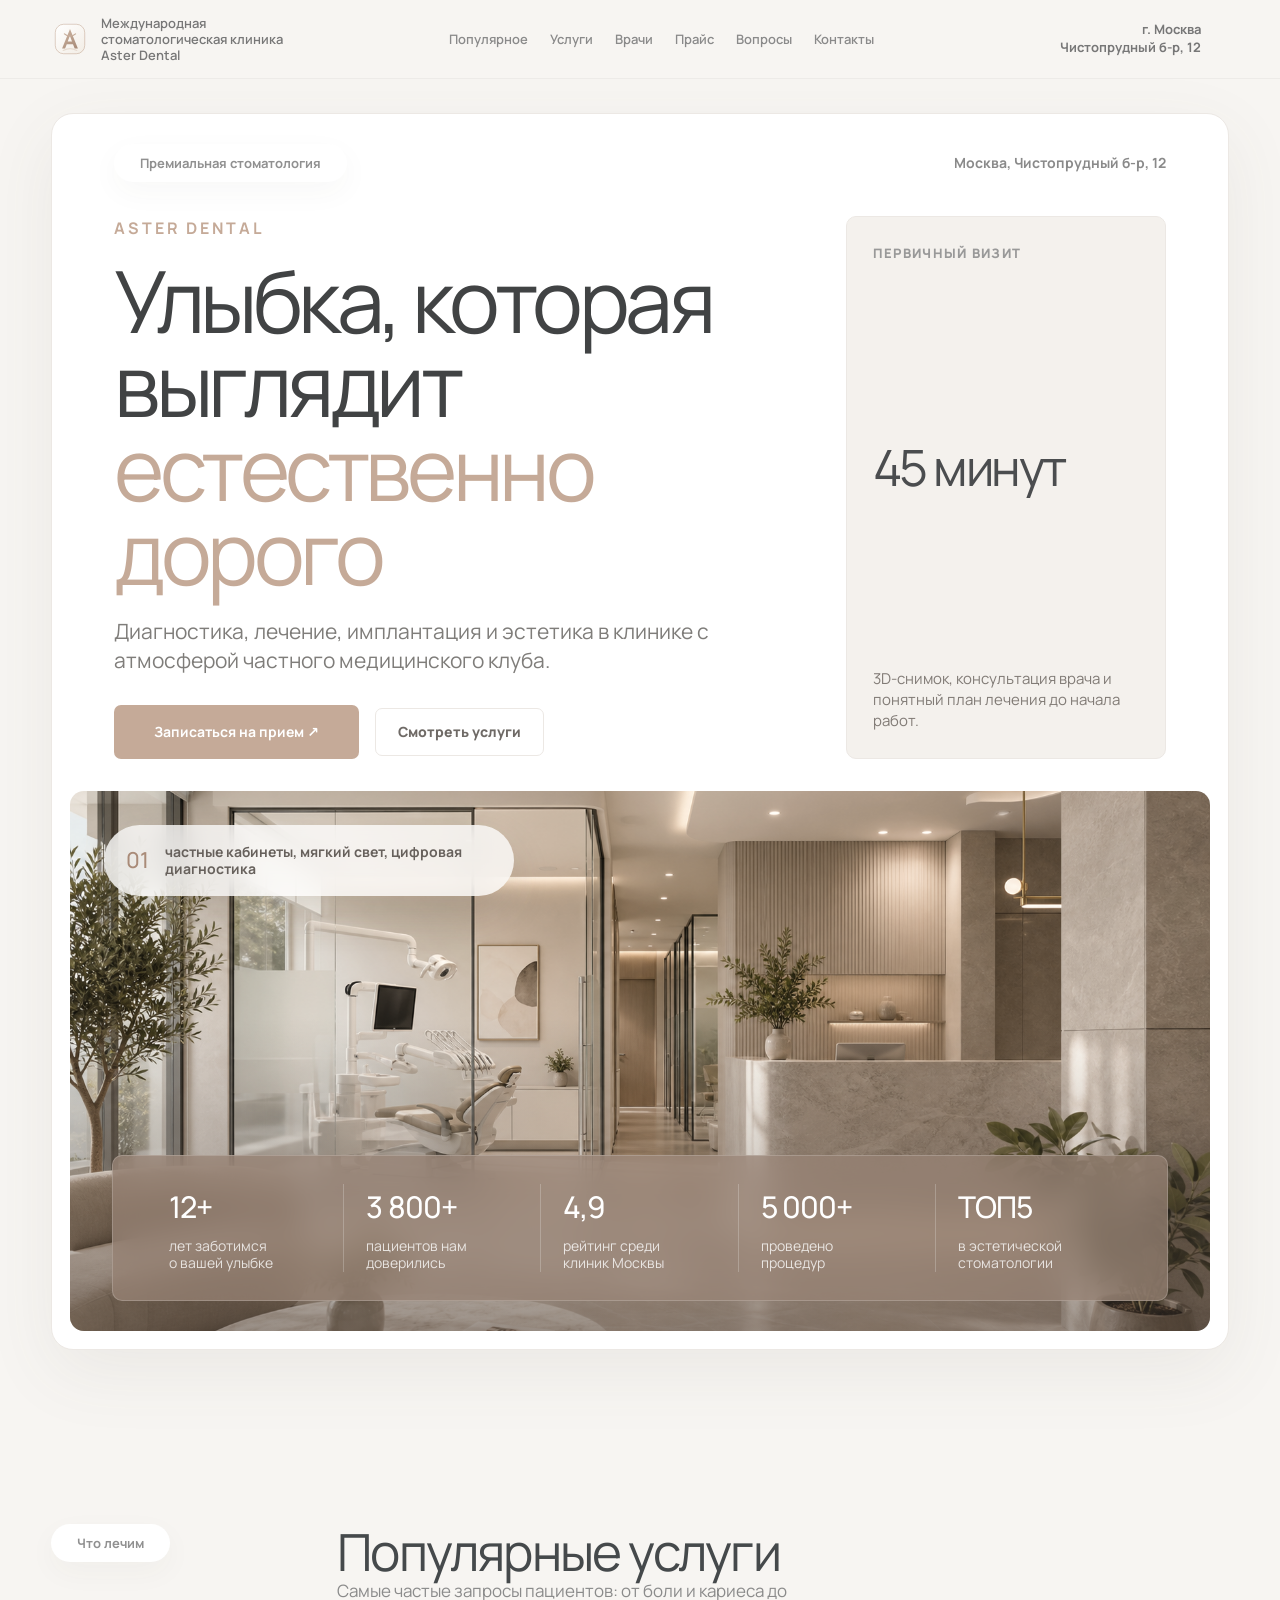
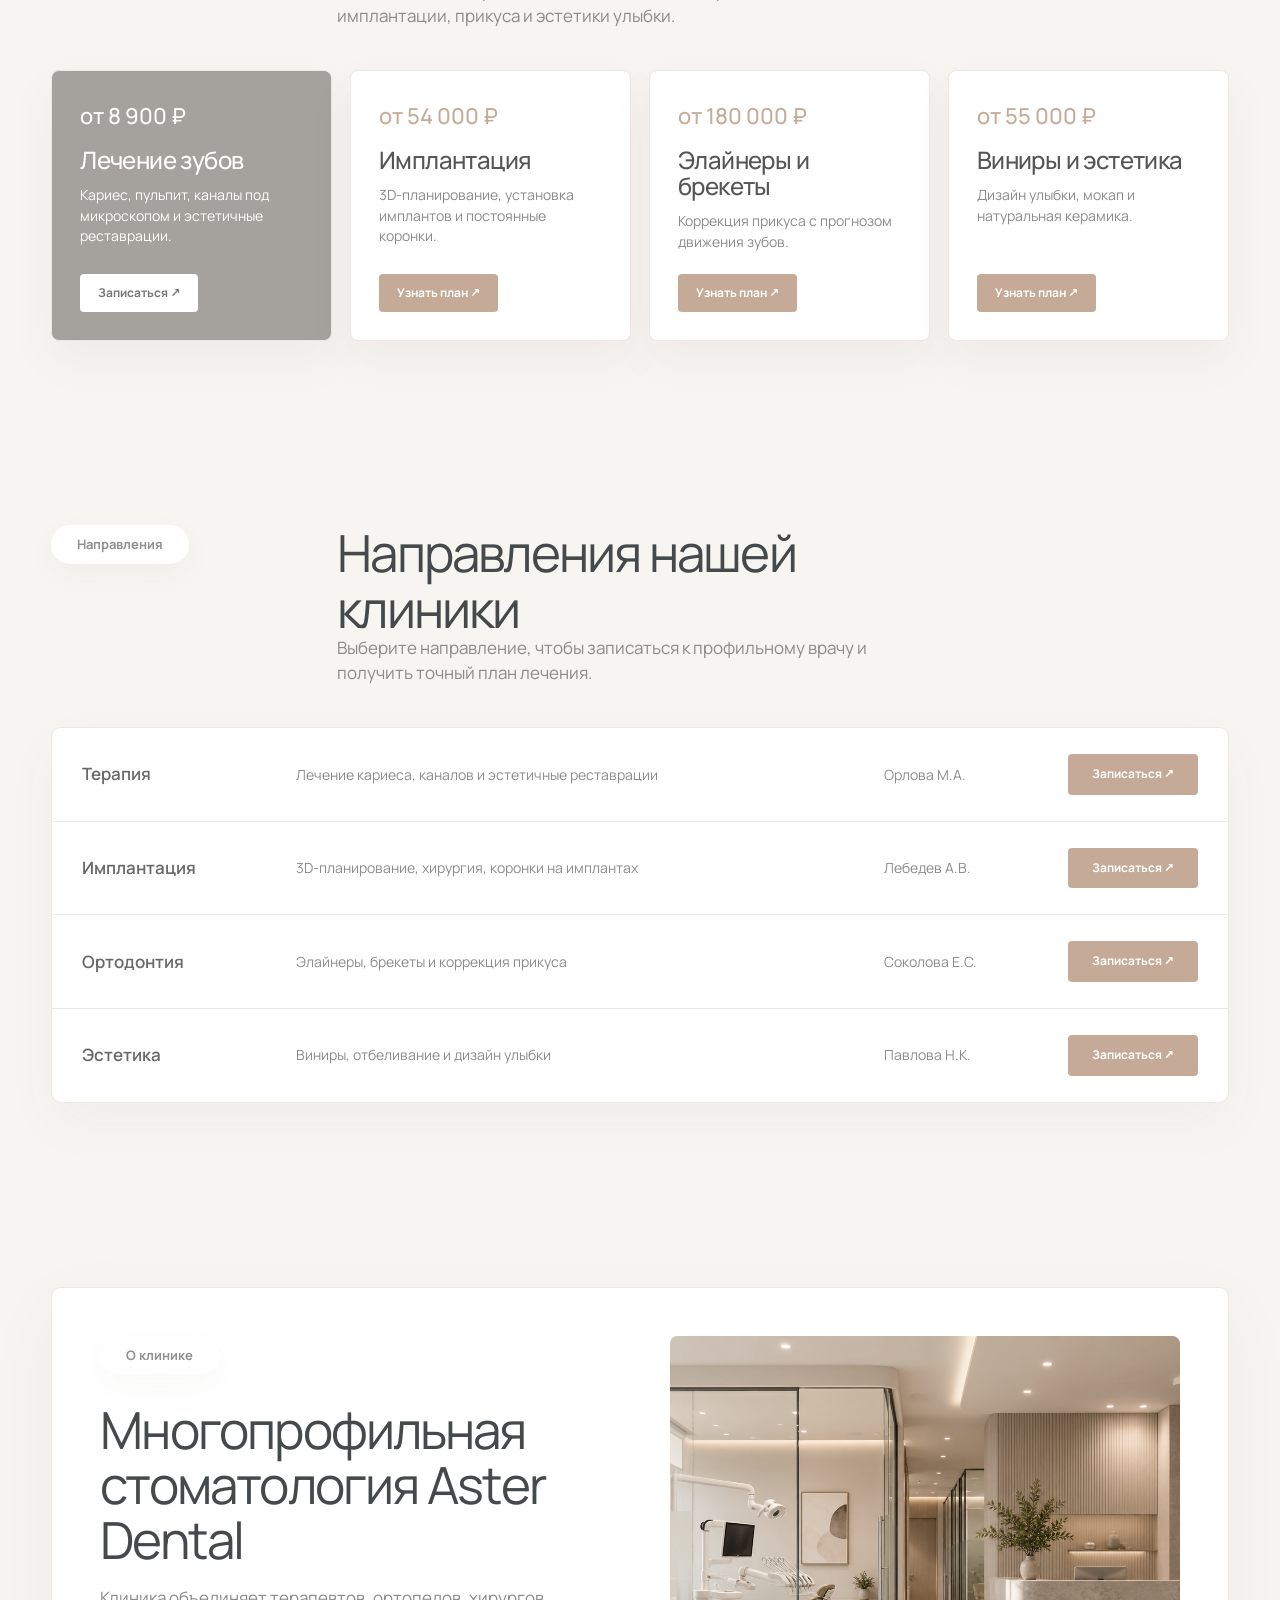
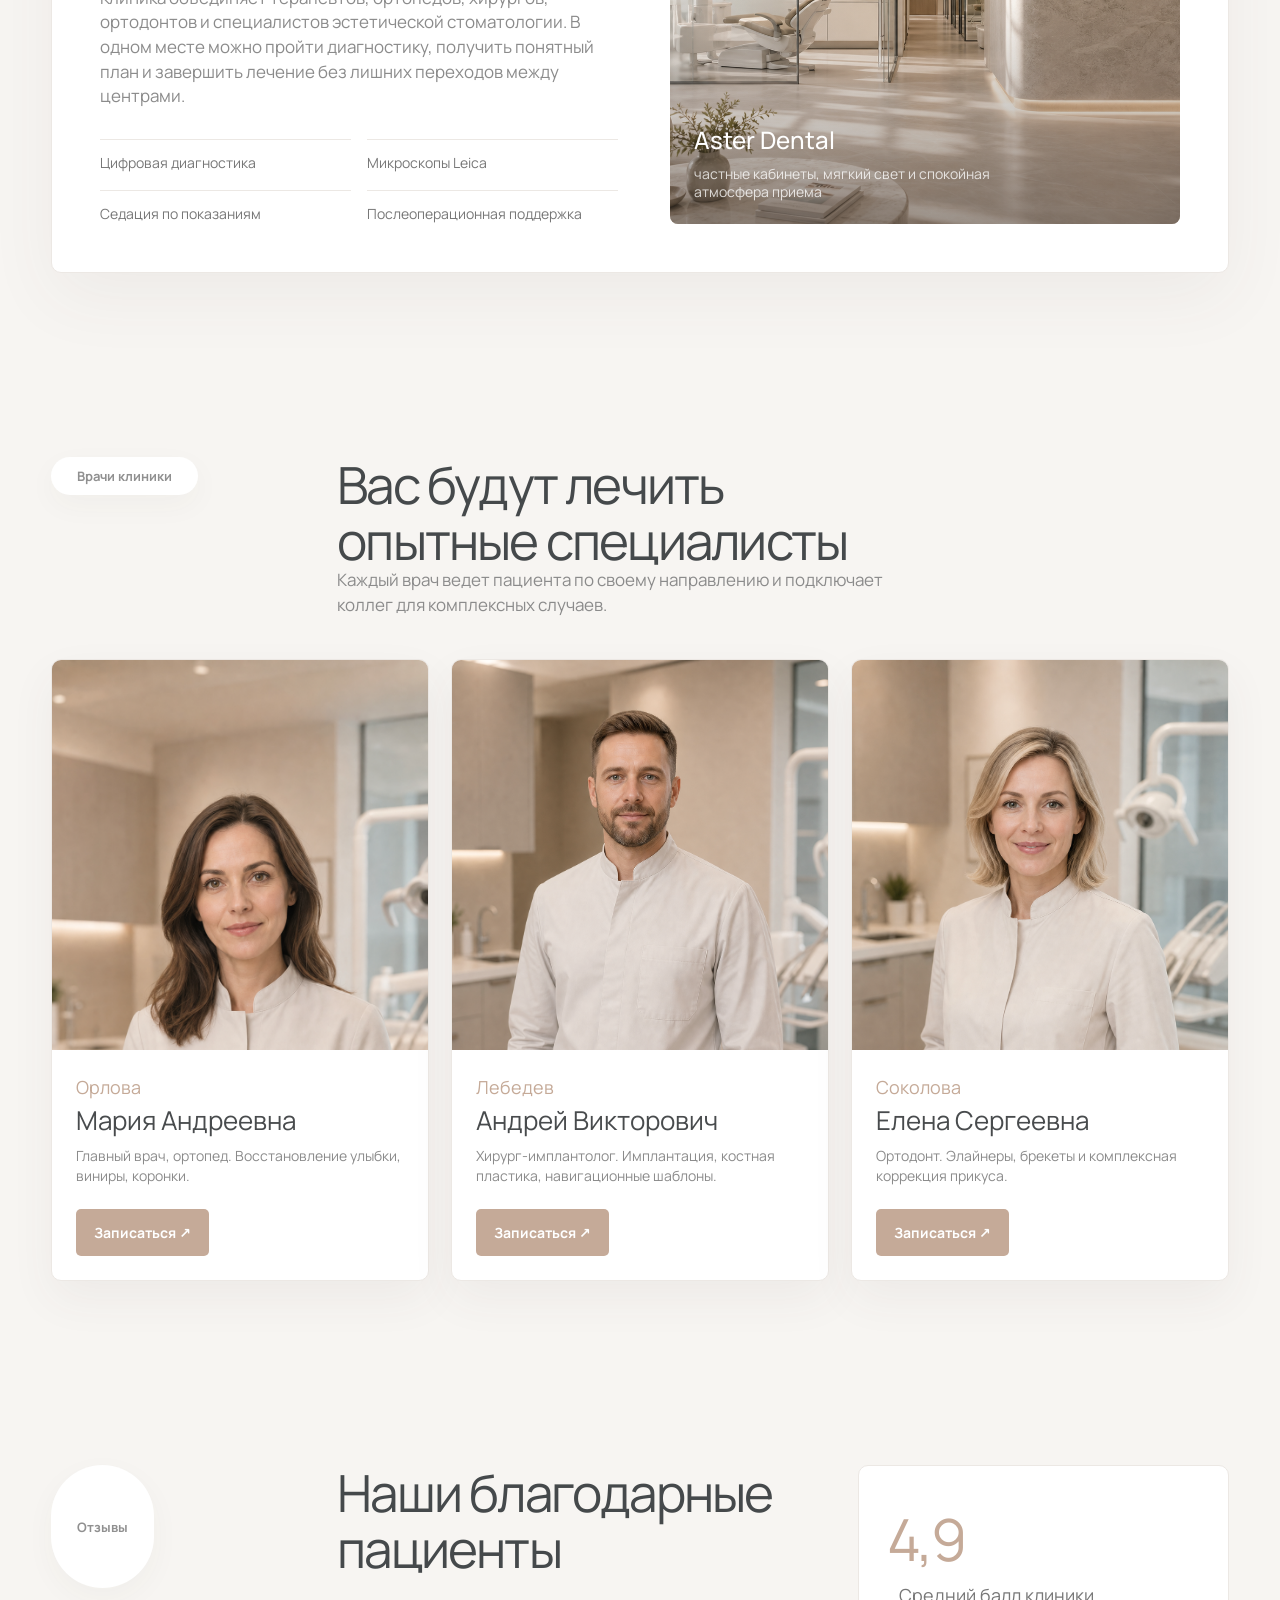
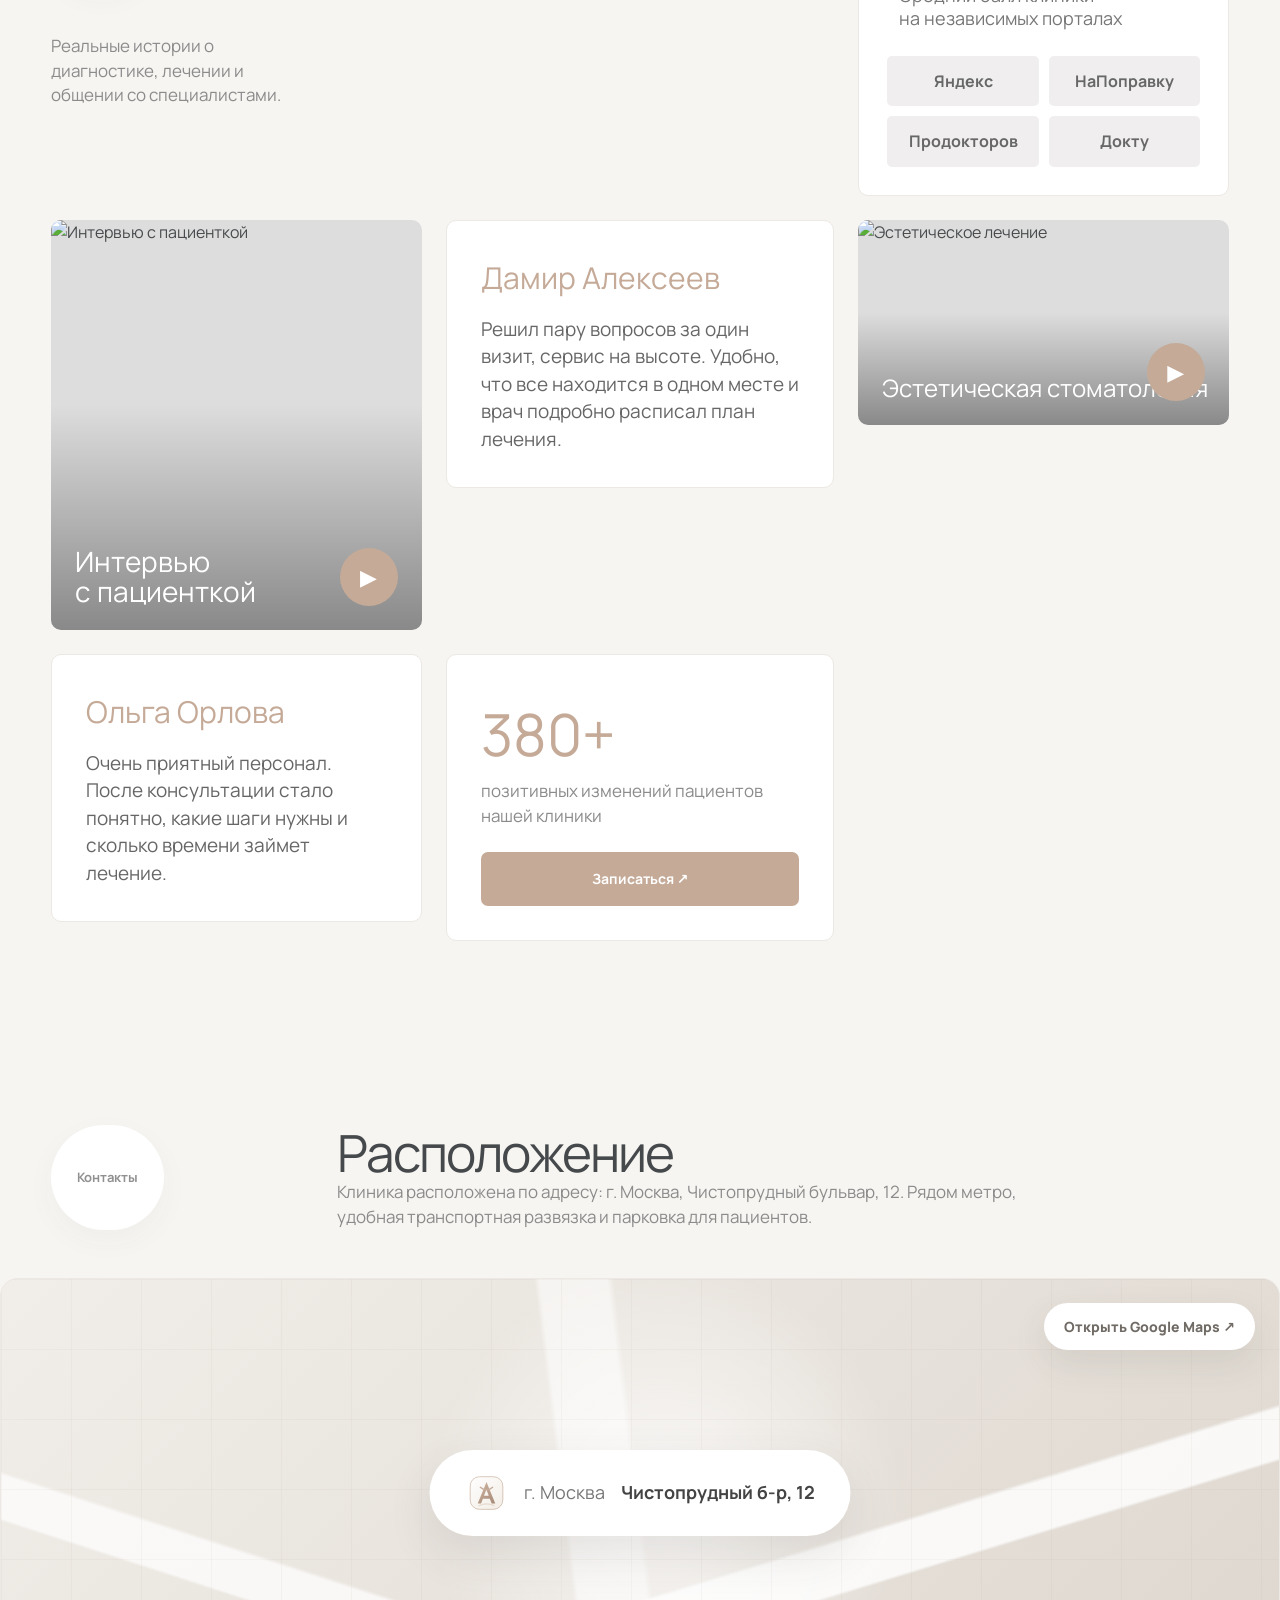
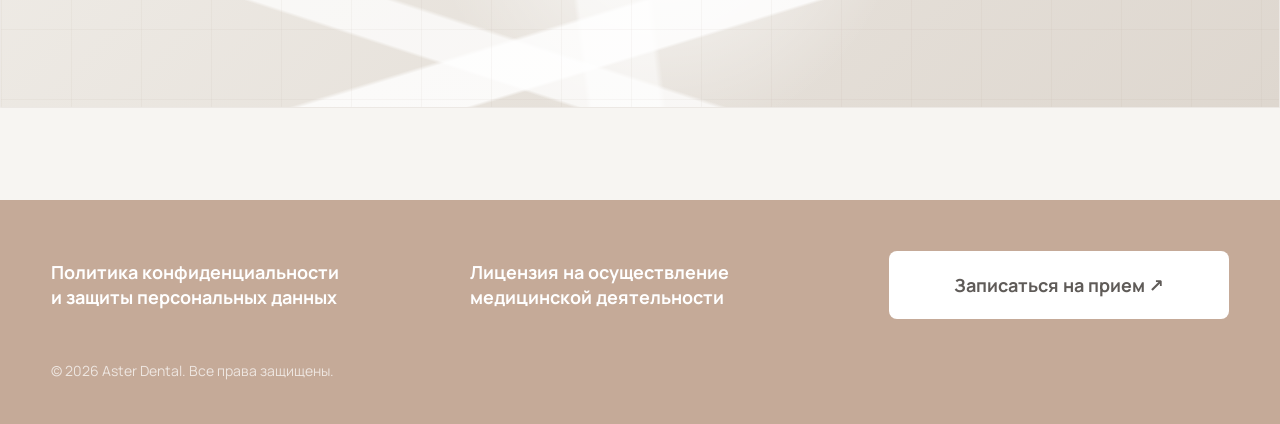
==== commit 85d14ae0: "Polish Aster Dental website interactions" ====
--- a/index.html
+++ b/index.html
@@ -3,278 +3,193 @@
 <head>
 <meta charset="UTF-8" />
 <meta name="viewport" content="width=device-width, initial-scale=1.0" />
-<title>Петрова Екатерина - сайты, лендинги и AI-решения</title>
-<meta name="description" content="Портфолио Петровой Екатерины: веб-дизайн, разработка сайтов, лендинги, AI-агенты, чат-боты и автоматизация процессов для бизнеса." />
-<meta name="theme-color" content="#080a0f" />
-<meta property="og:title" content="Петрова Екатерина - web и AI-решения" />
-<meta property="og:description" content="Лендинги, сайты, UX/UI, AI-агенты, чат-боты и автоматизация процессов для бизнеса." />
-<meta property="og:image" content="assets/petrova/og-petrova-ekaterina.png" />
+<title>Aster Dental — стоматологическая клиника</title>
 <link rel="preconnect" href="https://fonts.googleapis.com" />
 <link rel="preconnect" href="https://fonts.gstatic.com" crossorigin />
-<link href="https://fonts.googleapis.com/css2?family=Manrope:wght@400;500;600;700;800&display=swap" rel="stylesheet" />
+<link href="https://fonts.googleapis.com/css2?family=Manrope:wght@400;500;600;700&display=swap" rel="stylesheet" />
 <link rel="stylesheet" href="styles.css" />
 </head>
-<body>
-<a class="skip-link" href="#main">Перейти к содержанию</a>
-
-<header class="site-header" id="header">
-  <a class="brand" href="#top" aria-label="Петрова Екатерина - к началу страницы">
-    <img src="assets/petrova/pe-monogram.png" alt="" width="42" height="42" />
-    <span>Петрова Екатерина</span>
-  </a>
-  <nav class="desktop-nav" aria-label="Основная навигация">
-    <a href="#about">Обо мне</a>
-    <a href="#trust">Почему я</a>
-    <a href="#services">Услуги</a>
-    <a href="#projects">Проекты</a>
-    <a href="#process">Процесс</a>
-    <a href="#contacts">Контакты</a>
-  </nav>
-  <a class="header-cta" href="#contacts">Обсудить проект</a>
-  <button class="menu-button" type="button" id="menuButton" aria-label="Открыть меню" aria-expanded="false">
-    <span></span><span></span>
-  </button>
+<body class="ref-page">
+<header id="hdr" class="ref-header">
+  <div class="ref-wrap ref-nav">
+    <a class="ref-brand" href="index.html">
+      <img src="assets/aster-mark.svg" alt="" />
+      <span>Международная стоматологическая клиника Aster Dental</span>
+    </a>
+    <nav class="ref-menu" aria-label="Основная навигация">
+      <a href="#programs">Популярное</a>
+      <a href="#programs">Услуги</a>
+      <a href="#doctors">Врачи</a>
+      <a href="#programs">Прайс</a>
+      <a href="contacts.html#appointment">Вопросы</a>
+      <a href="#contacts">Контакты</a>
+    </nav>
+    <a class="ref-address" href="contacts.html">г. Москва<br>Чистопрудный б-р, 12</a>
+    <button class="menu-toggle" id="menuBtn" aria-label="Открыть меню">☰</button>
+  </div>
 </header>
 
-<nav class="mobile-nav" id="mobileNav" aria-label="Мобильная навигация">
-  <a href="#about">Обо мне</a>
-  <a href="#trust">Почему я</a>
-  <a href="#services">Услуги</a>
-  <a href="#projects">Проекты</a>
-  <a href="#process">Процесс</a>
+<div class="mobile-nav" id="mnav">
+  <button class="close" id="mnavClose" aria-label="Закрыть меню">×</button>
+  <a href="index.html">Главная</a>
+  <a href="#programs">Услуги</a>
+  <a href="#doctors">Врачи</a>
   <a href="#contacts">Контакты</a>
-</nav>
+  <a href="contacts.html#appointment">Запись</a>
+</div>
 
-<main id="main">
-  <section class="hero" id="top">
-    <div class="wrap hero-grid">
-      <div class="hero-copy reveal">
-        <div class="eyebrow">web design / websites / automation</div>
-        <h1>Привет, меня зовут Петрова Екатерина. Я веб-дизайнер и создаю digital-решения для бизнеса.</h1>
-        <p>Проектирую и запускаю лендинги, сайты, интерфейсы, AI-агентов, чат-ботов и автоматизации, которые помогают бизнесу понятнее выглядеть, быстрее обрабатывать заявки и работать без лишней рутины.</p>
-        <div class="hero-actions">
-          <a class="btn btn-primary" href="#contacts">Обсудить проект</a>
-          <a class="btn btn-ghost" href="#projects">Смотреть работы</a>
+<main>
+  <section class="ref-hero luxe-hero">
+    <div class="ref-wrap ref-hero-card luxe-frame reveal">
+      <div class="luxe-topline">
+        <span class="ref-chip">Премиальная стоматология</span>
+        <p>Москва, Чистопрудный б-р, 12</p>
+      </div>
+      <div class="luxe-hero-grid">
+        <div class="luxe-copy">
+          <span class="luxe-kicker">Aster Dental</span>
+          <h1>Улыбка, которая выглядит <em>естественно дорого</em></h1>
+          <p>Диагностика, лечение, имплантация и эстетика в клинике с атмосферой частного медицинского клуба.</p>
+          <div class="luxe-actions">
+            <a class="ref-btn" href="contacts.html#appointment">Записаться на прием ↗</a>
+            <a class="luxe-link" href="#programs">Смотреть услуги</a>
+          </div>
+        </div>
+        <div class="luxe-appointment">
+          <span>Первичный визит</span>
+          <b>45 минут</b>
+          <p>3D-снимок, консультация врача и понятный план лечения до начала работ.</p>
         </div>
       </div>
-      <div class="hero-media reveal">
-        <img src="assets/petrova/hero-portrait-card.png" alt="Петрова Екатерина, веб-дизайнер и специалист по digital-решениям" width="1100" height="1400" />
-      </div>
-    </div>
-    <div class="wrap hero-facts reveal" aria-label="Коротко о направлениях работы">
-      <div><span>01</span><b>Веб-дизайн и UX/UI</b></div>
-      <div><span>02</span><b>Лендинги и сайты</b></div>
-      <div><span>03</span><b>AI-агенты и чат-боты</b></div>
-      <div><span>04</span><b>Автоматизация процессов</b></div>
-    </div>
-  </section>
-
-  <section class="section about" id="about">
-    <div class="wrap split">
-      <div class="section-head reveal">
-        <span class="section-kicker">Обо мне</span>
-        <h2>Соединяю дизайн, структуру и инструменты, которые помогают бизнесу работать быстрее.</h2>
-      </div>
-      <div class="about-copy reveal">
-        <p>Я помогаю упаковать продукт в понятный сайт и усилить процессы с помощью автоматизации и AI. Моя работа не только про красивый экран, а про систему: структура, визуал, путь клиента, заявки, сценарии, боты и инструменты, которые реально помогают в работе.</p>
-        <div class="about-list">
-          <article>
-            <span>01</span>
-            <h3>Продумываю структуру</h3>
-            <p>Разбираю смысл, аудиторию и путь клиента до заявки.</p>
-          </article>
-          <article>
-            <span>02</span>
-            <h3>Создаю сайты и лендинги</h3>
-            <p>Делаю визуальную систему, адаптивы и готовлю макеты к верстке.</p>
-          </article>
-          <article>
-            <span>03</span>
-            <h3>Автоматизирую процессы</h3>
-            <p>Связываю формы, таблицы, CRM, уведомления, ботов и AI-сценарии.</p>
-          </article>
+      <div class="ref-hero-photo luxe-photo">
+        <img src="assets/aster-dental-premium-clinic.png" alt="Премиальный интерьер стоматологической клиники Aster Dental" />
+        <div class="luxe-photo-label">
+          <b>01</b>
+          <span>частные кабинеты, мягкий свет, цифровая диагностика</span>
+        </div>
+        <div class="ref-stats">
+          <div><b>12+</b><span>лет заботимся<br>о вашей улыбке</span></div>
+          <div><b>3 800+</b><span>пациентов нам<br>доверились</span></div>
+          <div><b>4,9</b><span>рейтинг среди<br>клиник Москвы</span></div>
+          <div><b>5 000+</b><span>проведено<br>процедур</span></div>
+          <div><b>ТОП5</b><span>в эстетической<br>стоматологии</span></div>
         </div>
       </div>
     </div>
   </section>
 
-  <section class="section trust" id="trust">
-    <div class="wrap">
-      <div class="section-head reveal">
-        <span class="section-kicker">Почему со мной спокойно</span>
-        <h2>Один специалист видит проект целиком: дизайн, смысл, путь клиента и автоматизацию.</h2>
+  <section class="ref-section" id="programs">
+    <div class="ref-wrap ref-section-head reveal">
+      <span class="ref-chip">Что лечим</span>
+      <div>
+        <h2>Популярные услуги</h2>
+        <p>Самые частые запросы пациентов: от боли и кариеса до имплантации, прикуса и эстетики улыбки.</p>
       </div>
-      <div class="trust-ledger">
-        <article class="reveal"><span>01</span><h3>Понятные этапы</h3><p>От брифа и структуры до дизайна, адаптивов и запуска. Вы видите, что происходит на каждом шаге.</p></article>
-        <article class="reveal"><span>02</span><h3>Не только красиво</h3><p>Интерфейс строится вокруг бизнес-задачи: заявки, доверие, объяснение ценности и следующий шаг клиента.</p></article>
-        <article class="reveal"><span>03</span><h3>Можно расти поэтапно</h3><p>Начинаем с лендинга или сайта, потом добавляем бота, AI-агента, CRM-связки и автоматизацию.</p></article>
-        <article class="reveal"><span>04</span><h3>Готово к верстке</h3><p>Макеты, сетки, состояния, адаптивы и визуальные правила готовятся так, чтобы разработка шла без хаоса.</p></article>
+    </div>
+    <div class="ref-wrap ref-programs">
+      <article class="ref-program ref-program-dark reveal"><span>от 8 900 ₽</span><h3>Лечение зубов</h3><p>Кариес, пульпит, каналы под микроскопом и эстетичные реставрации.</p><a href="contacts.html#appointment">Записаться ↗</a></article>
+      <article class="ref-program reveal"><span>от 54 000 ₽</span><h3>Имплантация</h3><p>3D-планирование, установка имплантов и постоянные коронки.</p><a href="contacts.html#appointment">Узнать план ↗</a></article>
+      <article class="ref-program reveal"><span>от 180 000 ₽</span><h3>Элайнеры и брекеты</h3><p>Коррекция прикуса с прогнозом движения зубов.</p><a href="contacts.html#appointment">Узнать план ↗</a></article>
+      <article class="ref-program reveal"><span>от 55 000 ₽</span><h3>Виниры и эстетика</h3><p>Дизайн улыбки, мокап и натуральная керамика.</p><a href="contacts.html#appointment">Узнать план ↗</a></article>
+    </div>
+  </section>
+
+  <section class="ref-section">
+    <div class="ref-wrap ref-section-head reveal">
+      <span class="ref-chip">Направления</span>
+      <div>
+        <h2>Направления нашей клиники</h2>
+        <p>Выберите направление, чтобы записаться к профильному врачу и получить точный план лечения.</p>
+      </div>
+    </div>
+    <div class="ref-wrap ref-directions reveal">
+      <div><b>Терапия</b><span>Лечение кариеса, каналов и эстетичные реставрации</span><em>Орлова М.А.</em><a href="contacts.html#appointment">Записаться ↗</a></div>
+      <div><b>Имплантация</b><span>3D-планирование, хирургия, коронки на имплантах</span><em>Лебедев А.В.</em><a href="contacts.html#appointment">Записаться ↗</a></div>
+      <div><b>Ортодонтия</b><span>Элайнеры, брекеты и коррекция прикуса</span><em>Соколова Е.С.</em><a href="contacts.html#appointment">Записаться ↗</a></div>
+      <div><b>Эстетика</b><span>Виниры, отбеливание и дизайн улыбки</span><em>Павлова Н.К.</em><a href="contacts.html#appointment">Записаться ↗</a></div>
+    </div>
+  </section>
+
+  <section class="ref-section">
+    <div class="ref-wrap ref-clinic reveal">
+      <div>
+        <span class="ref-chip">О клинике</span>
+        <h2>Многопрофильная стоматология Aster Dental</h2>
+        <p>Клиника объединяет терапевтов, ортопедов, хирургов, ортодонтов и специалистов эстетической стоматологии. В одном месте можно пройти диагностику, получить понятный план и завершить лечение без лишних переходов между центрами.</p>
+        <div class="ref-mini-grid">
+          <span>Цифровая диагностика</span>
+          <span>Микроскопы Leica</span>
+          <span>Седация по показаниям</span>
+          <span>Послеоперационная поддержка</span>
+        </div>
+      </div>
+      <div class="ref-clinic-media">
+        <img src="assets/aster-dental-premium-clinic.png" alt="Интерьер премиальной стоматологии Aster Dental" />
+        <div>
+          <b>Aster Dental</b>
+          <span>частные кабинеты, мягкий свет и спокойная атмосфера приема</span>
+        </div>
       </div>
     </div>
   </section>
 
-  <section class="section showcase">
-    <div class="wrap showcase-grid">
-      <div class="showcase-copy reveal">
-        <span class="section-kicker">Сайт как рабочая система</span>
-        <h2>Не просто экран, а понятный путь от первого впечатления до заявки.</h2>
-        <p>Сайт объясняет ценность продукта, показывает доверие, ведет клиента к действию, а автоматизация помогает не терять заявки после отправки формы.</p>
+  <section class="ref-section" id="doctors">
+    <div class="ref-wrap ref-section-head reveal">
+      <span class="ref-chip">Врачи клиники</span>
+      <div>
+        <h2>Вас будут лечить опытные специалисты</h2>
+        <p>Каждый врач ведет пациента по своему направлению и подключает коллег для комплексных случаев.</p>
       </div>
-      <img class="showcase-image reveal" src="assets/petrova/website-development-showcase.png" alt="Визуал разработки сайта с интерфейсом, кодом и адаптивами" width="1200" height="800" loading="lazy" />
+    </div>
+    <div class="ref-wrap ref-doctors">
+      <article class="ref-doctor reveal"><img src="assets/doctor-orlova.png" alt="Мария Орлова"><div><span>Орлова</span><h3>Мария Андреевна</h3><p>Главный врач, ортопед. Восстановление улыбки, виниры, коронки.</p><a href="contacts.html#appointment">Записаться ↗</a></div></article>
+      <article class="ref-doctor reveal"><img src="assets/doctor-lebedev.png" alt="Андрей Лебедев"><div><span>Лебедев</span><h3>Андрей Викторович</h3><p>Хирург-имплантолог. Имплантация, костная пластика, навигационные шаблоны.</p><a href="contacts.html#appointment">Записаться ↗</a></div></article>
+      <article class="ref-doctor reveal"><img src="assets/doctor-sokolova.png" alt="Елена Соколова"><div><span>Соколова</span><h3>Елена Сергеевна</h3><p>Ортодонт. Элайнеры, брекеты и комплексная коррекция прикуса.</p><a href="contacts.html#appointment">Записаться ↗</a></div></article>
     </div>
   </section>
 
-  <section class="section services" id="services">
-    <div class="wrap">
-      <div class="section-head reveal">
-        <span class="section-kicker">Что я умею</span>
-        <h2>Направления, которые можно заказать отдельно или собрать в один запуск.</h2>
+  <section class="ref-section">
+    <div class="ref-wrap ref-reviews">
+      <div class="ref-review-title reveal">
+        <span class="ref-chip">Отзывы</span>
+        <h2>Наши благодарные пациенты</h2>
+        <p>Реальные истории о диагностике, лечении и общении со специалистами.</p>
       </div>
-      <div class="service-grid">
-        <article class="service-card reveal">
-          <img src="assets/petrova/service-web-design.png" alt="Дизайн сайтов в Figma и UX/UI" width="900" height="640" loading="lazy" />
-          <h3>Веб-дизайн и UX/UI</h3>
-          <p>Структура, прототипы, дизайн-концепция, UI-kit, адаптивы и подготовка макета к разработке.</p>
-        </article>
-        <article class="service-card reveal">
-          <img src="assets/petrova/service-landing-sites.png" alt="Лендинги и сайты под ключ" width="900" height="640" loading="lazy" />
-          <h3>Лендинги и сайты</h3>
-          <p>Первый экран, блоки доверия, услуги, кейсы, формы, контактные сценарии и понятная навигация.</p>
-        </article>
-        <article class="service-card reveal">
-          <img src="assets/petrova/service-ai-agents.png" alt="Разработка сайтов на HTML CSS JS" width="900" height="640" loading="lazy" />
-          <h3>Разработка сайтов</h3>
-          <p>Верстка, адаптив, базовая логика, анимации, формы и аккуратная сборка статических страниц.</p>
-        </article>
-        <article class="service-card reveal">
-          <img src="assets/petrova/service-automation.png" alt="Адаптив сайта и запуск проекта" width="900" height="640" loading="lazy" />
-          <h3>AI и автоматизация</h3>
-          <p>AI-агенты, чат-боты, Telegram-боты, заявки из форм, CRM, таблицы, уведомления и интеграции.</p>
-        </article>
+      <div class="ref-rating reveal">
+        <b>4,9</b>
+        <span>Средний балл клиники<br>на независимых порталах</span>
+        <div><em>Яндекс</em><em>НаПоправку</em><em>Продокторов</em><em>Докту</em></div>
       </div>
+      <article class="ref-video-card reveal"><img src="https://images.unsplash.com/photo-1590650153855-d9e808231d41?auto=format&fit=crop&w=700&q=85" alt="Интервью с пациенткой"><span>Интервью<br>с пациенткой</span><button class="video-trigger" type="button" data-video-title="Интервью с пациенткой">▶</button></article>
+      <article class="ref-text-review reveal"><h3>Дамир Алексеев</h3><p>Решил пару вопросов за один визит, сервис на высоте. Удобно, что все находится в одном месте и врач подробно расписал план лечения.</p></article>
+      <article class="ref-before-after reveal"><img src="https://images.unsplash.com/photo-1606811971618-4486d14f3f99?auto=format&fit=crop&w=900&q=85" alt="Эстетическое лечение"><span>Эстетическая стоматология</span><button class="video-trigger" type="button" data-video-title="Эстетическая стоматология">▶</button></article>
+      <article class="ref-text-review reveal"><h3>Ольга Орлова</h3><p>Очень приятный персонал. После консультации стало понятно, какие шаги нужны и сколько времени займет лечение.</p></article>
+      <article class="ref-review-stat reveal"><div><span>380+</span><p>позитивных изменений пациентов нашей клиники</p></div><a href="contacts.html#appointment">Записаться ↗</a></article>
     </div>
   </section>
 
-  <section class="section projects" id="projects">
-    <div class="wrap">
-      <div class="section-head reveal">
-        <span class="section-kicker">Проекты</span>
-        <h2>Карточки под реальные кейсы: без фейковых цифр, с понятной задачей и результатом.</h2>
-      </div>
-      <div class="project-grid">
-        <article class="project-card reveal">
-          <img src="assets/petrova/case-ai-consultant.png" alt="Кейс сайт-портфолио" width="1000" height="720" loading="lazy" />
-          <div class="project-body">
-            <span>Сайт-портфолио</span>
-            <h3>Личный сайт специалиста</h3>
-            <p>Задача: показать экспертизу, услуги и быстрый контакт без перегруза.</p>
-            <dl><div><dt>Сделано</dt><dd>Структура, дизайн, адаптивы, форма</dd></div><div><dt>Результат</dt><dd>Готовая основа для публикации и продвижения</dd></div></dl>
-          </div>
-        </article>
-        <article class="project-card reveal">
-          <img src="assets/petrova/case-landing-concept.png" alt="Кейс лендинг бизнеса" width="1000" height="720" loading="lazy" />
-          <div class="project-body">
-            <span>Лендинг</span>
-            <h3>Страница под запуск рекламы</h3>
-            <p>Задача: быстро объяснить ценность продукта и довести пользователя до заявки.</p>
-            <dl><div><dt>Сделано</dt><dd>Прототип, дизайн, адаптивная верстка</dd></div><div><dt>Результат</dt><dd>Понятная посадочная страница для теста гипотезы</dd></div></dl>
-          </div>
-        </article>
-        <article class="project-card reveal">
-          <img src="assets/petrova/case-automation-flow.png" alt="Кейс сайт-витрина" width="1000" height="720" loading="lazy" />
-          <div class="project-body">
-            <span>Сайт-витрина</span>
-            <h3>Каталог услуг или продуктов</h3>
-            <p>Задача: собрать карточки, формы заявок и визуальную систему в один сайт.</p>
-            <dl><div><dt>Сделано</dt><dd>Сетка, карточки, CTA, контакты</dd></div><div><dt>Результат</dt><dd>Удобная страница для презентации предложения</dd></div></dl>
-          </div>
-        </article>
+  <section class="ref-section ref-location" id="contacts">
+    <div class="ref-wrap ref-location-head reveal">
+      <span class="ref-chip">Контакты</span>
+      <div>
+        <h2>Расположение</h2>
+        <p>Клиника расположена по адресу: г. Москва, Чистопрудный бульвар, 12. Рядом метро, удобная транспортная развязка и парковка для пациентов.</p>
       </div>
     </div>
-  </section>
-
-  <section class="section formats">
-    <div class="wrap">
-      <div class="section-head reveal">
-        <span class="section-kicker">Форматы работы</span>
-        <h2>Можно прийти с одной задачей или собрать комплексный digital-запуск.</h2>
-      </div>
-      <div class="format-grid">
-        <article class="format-card reveal"><span>01</span><h3>Лендинг</h3><p>Структура, дизайн, адаптивы, форма заявки и подготовка к запуску.</p></article>
-        <article class="format-card reveal"><span>02</span><h3>Сайт / портфолио</h3><p>Личный бренд, услуги, кейсы, доверие, контакты и понятная навигация.</p></article>
-        <article class="format-card reveal"><span>03</span><h3>UX/UI дизайн</h3><p>Прототипы, интерфейсы, UI-kit, дизайн-система и макеты для разработчика.</p></article>
-        <article class="format-card reveal"><span>04</span><h3>AI-агент или бот</h3><p>Сценарии общения, сбор данных, квалификация заявок и передача результата.</p></article>
-        <article class="format-card reveal"><span>05</span><h3>Автоматизация</h3><p>Формы, таблицы, CRM, Telegram, уведомления и связки между сервисами.</p></article>
-        <article class="format-card reveal"><span>06</span><h3>Редизайн</h3><p>Обновление структуры, визуала и пользовательского пути без потери смысла.</p></article>
-      </div>
-    </div>
-  </section>
-
-  <section class="section process" id="process">
-    <div class="wrap process-grid">
-      <div class="section-head reveal">
-        <span class="section-kicker">Процесс</span>
-        <h2>От идеи до запуска - без черного ящика.</h2>
-      </div>
-      <div class="steps">
-        <article class="reveal"><span>01</span><h3>Бриф и погружение</h3><p>Разбираем задачу, аудиторию, продукт, ограничения и желаемый результат.</p></article>
-        <article class="reveal"><span>02</span><h3>Структура и прототип</h3><p>Собираем смысловую схему страницы и путь пользователя до целевого действия.</p></article>
-        <article class="reveal"><span>03</span><h3>Дизайн-концепция</h3><p>Определяем визуальный стиль, типографику, сетку, карточки и состояния.</p></article>
-        <article class="reveal"><span>04</span><h3>Экраны и адаптивы</h3><p>Делаем все блоки и мобильные версии, чтобы сайт не ломался на разных устройствах.</p></article>
-        <article class="reveal"><span>05</span><h3>Автоматизация</h3><p>Если нужно, подключаем формы, ботов, AI-сценарии, таблицы, CRM или уведомления.</p></article>
-        <article class="reveal"><span>06</span><h3>Передача или запуск</h3><p>Готовим материалы для разработчика или собираем страницу и проверяем результат.</p></article>
-      </div>
-    </div>
-  </section>
-
-  <section class="section faq" id="faq">
-    <div class="wrap faq-grid">
-      <div class="section-head reveal">
-        <span class="section-kicker">FAQ</span>
-        <h2>Коротко о старте проекта.</h2>
-      </div>
-      <div class="faq-list reveal">
-        <details open><summary>Можно заказать только дизайн лендинга?</summary><p>Да. Можно сделать структуру, прототип, дизайн-концепцию, все блоки и адаптивы для передачи в разработку.</p></details>
-        <details><summary>Можно сделать сайт и сразу подключить автоматизацию?</summary><p>Да. Например, форма на сайте может отправлять заявку в Telegram, таблицу, CRM или запускать сценарий обработки.</p></details>
-        <details><summary>Что такое AI-агент и чем он помогает?</summary><p>Это сценарий или бот, который может отвечать пользователям, собирать данные, квалифицировать заявки и передавать результат вам.</p></details>
-        <details><summary>Можно сделать Telegram-бота?</summary><p>Да. Бот может принимать заявки, задавать вопросы, выдавать информацию, подключаться к таблицам и помогать в рутинных процессах.</p></details>
-        <details><summary>Что нужно для старта?</summary><p>Достаточно описать задачу, нишу, примерные цели сайта и показать референсы, которые нравятся по структуре или настроению.</p></details>
-      </div>
-    </div>
-  </section>
-
-  <section class="section contacts" id="contacts">
-    <div class="wrap contact-grid">
-      <div class="contact-copy reveal">
-        <span class="section-kicker">Контакты</span>
-        <h2>Давайте обсудим ваш проект.</h2>
-        <p>Напишите, что нужно сделать: лендинг, сайт, редизайн, AI-агент, бот или автоматизация. Я помогу разложить задачу на понятные этапы.</p>
-        <div class="contact-links">
-          <a href="https://t.me/" target="_blank" rel="noopener">Telegram</a>
-          <a href="https://wa.me/" target="_blank" rel="noopener">WhatsApp</a>
-          <a href="mailto:hello@petrova.design">hello@petrova.design</a>
-        </div>
-      </div>
-      <form class="contact-form reveal" id="contactForm">
-        <label>Имя<input type="text" name="name" autocomplete="name" placeholder="Как к вам обращаться" required /></label>
-        <label>Контакт<input type="text" name="contact" autocomplete="email" placeholder="Telegram, WhatsApp или email" required /></label>
-        <label>Задача<textarea name="message" rows="5" placeholder="Коротко опишите, что нужно сделать" required></textarea></label>
-        <button class="btn btn-primary" type="submit">Отправить заявку</button>
-        <p class="form-note" id="formNote" role="status" aria-live="polite"></p>
-      </form>
-    </div>
+    <a class="ref-map reveal google-map-link" href="https://share.google/RaCvDrhNMhfhH6qFT" target="_blank" rel="noopener" aria-label="Открыть расположение Aster Dental в Google Maps">
+      <span class="map-route">Открыть Google Maps ↗</span>
+      <div class="ref-map-pin"><img src="assets/aster-mark.svg" alt="">г. Москва<br><b>Чистопрудный б-р, 12</b></div>
+    </a>
   </section>
 </main>
 
-<footer class="site-footer">
-  <div class="wrap footer-grid">
-    <a class="brand" href="#top">
-      <img src="assets/petrova/pe-monogram.png" alt="" width="38" height="38" />
-      <span>Петрова Екатерина</span>
-    </a>
-    <p>Веб-дизайн, сайты, лендинги, AI-решения и автоматизация.</p>
-    <a href="#contacts">Обсудить проект</a>
+<footer class="ref-footer">
+  <div class="ref-wrap ref-footer-grid">
+    <a href="contacts.html#appointment">Политика конфиденциальности<br>и защиты персональных данных</a>
+    <a href="contacts.html#appointment">Лицензия на осуществление<br>медицинской деятельности</a>
+    <a class="ref-footer-btn" href="contacts.html#appointment">Записаться на прием ↗</a>
   </div>
+  <div class="ref-wrap ref-copy">© 2026 Aster Dental. Все права защищены.</div>
 </footer>
 
 <script src="main.js"></script>
--- a/styles.css
+++ b/styles.css
@@ -1,360 +1,500 @@
 :root{
-  --bg:#080a0f;
-  --surface:#11151e;
-  --surface-2:#171c27;
-  --surface-3:#202635;
-  --text:#f7f3ea;
-  --muted:#b8bec7;
-  --soft:#dfe7ce;
-  --mint:#80e1c4;
-  --rose:#ef97a1;
-  --violet:#ac98f4;
-  --cream:#f8ebcf;
-  --line:rgba(255,255,255,.12);
-  --line-strong:rgba(255,255,255,.22);
-  --shadow:0 28px 90px rgba(0,0,0,.35);
-  --radius:22px;
-}
-
-*{box-sizing:border-box}
+  --ink:#26231f;
+  --ink-2:#4a443d;
+  --teal:#6b908b;
+  --teal-dark:#4e746f;
+  --mint:#edf5f1;
+  --aqua:#b7d4cd;
+  --coral:#b88776;
+  --champagne:#b99d72;
+  --champagne-soft:#eadcc6;
+  --cream:#f4eee5;
+  --paper:#ffffff;
+  --soft:#f8f4ee;
+  --muted:#8a8177;
+  --line:rgba(38,35,31,.12);
+  --shadow:0 28px 90px rgba(74,68,61,.11);
+  --shadow-deep:0 34px 110px rgba(74,68,61,.18);
+}
+*{box-sizing:border-box;margin:0;padding:0}
 html{scroll-behavior:smooth}
 body{
-  margin:0;
-  font-family:"Manrope",system-ui,-apple-system,BlinkMacSystemFont,"Segoe UI",sans-serif;
+  font-family:"Manrope",system-ui,sans-serif;
   background:
-    linear-gradient(180deg,rgba(128,225,196,.08),transparent 520px),
-    linear-gradient(90deg,rgba(255,255,255,.035) 1px,transparent 1px),
-    linear-gradient(180deg,rgba(255,255,255,.035) 1px,transparent 1px),
-    var(--bg);
-  background-size:auto,88px 88px,88px 88px,auto;
-  color:var(--text);
+    radial-gradient(circle at 15% 0%,rgba(255,255,255,.74),rgba(255,255,255,0) 340px),
+    linear-gradient(180deg,rgba(255,255,255,.35),rgba(255,255,255,0) 360px),
+    var(--cream);
+  color:var(--ink);
   line-height:1.55;
-}
-
+  overflow-x:hidden;
+  -webkit-font-smoothing:antialiased;
+}
+a{color:inherit;text-decoration:none}
 img{display:block;max-width:100%}
-a{color:inherit;text-decoration:none}
-button,input,textarea{font:inherit}
-::selection{background:var(--mint);color:#08100f}
-
-.skip-link{
-  position:absolute;
-  left:16px;
-  top:-80px;
-  z-index:1000;
-  padding:12px 16px;
-  border-radius:12px;
-  background:var(--mint);
-  color:#08100f;
-  font-weight:800;
-}
-.skip-link:focus{top:16px}
-
-.wrap{width:min(1180px,calc(100% - 40px));margin:0 auto}
-
-.site-header{
+button,input,textarea,select{font:inherit}
+::selection{background:var(--aqua);color:var(--ink)}
+.wrap{width:min(1180px,92vw);margin:0 auto}
+.eyebrow{font-size:12px;text-transform:uppercase;letter-spacing:.18em;font-weight:800;color:var(--champagne);margin-bottom:14px}
+
+header{
   position:fixed;
-  top:16px;
-  left:50%;
+  inset:0 0 auto;
   z-index:100;
-  width:min(1180px,calc(100% - 32px));
-  transform:translateX(-50%);
-  display:flex;
-  align-items:center;
-  justify-content:space-between;
-  gap:20px;
-  min-height:68px;
-  padding:10px 12px 10px 14px;
-  border:1px solid var(--line);
-  border-radius:999px;
-  background:rgba(10,13,19,.72);
-  backdrop-filter:blur(22px);
-  box-shadow:0 18px 60px rgba(0,0,0,.26);
-  transition:border-color .2s,background .2s,box-shadow .2s;
-}
-.site-header.scrolled{background:rgba(10,13,19,.9);border-color:var(--line-strong)}
-.brand{display:flex;align-items:center;gap:11px;font-weight:900;letter-spacing:.01em}
-.brand img{width:42px;height:42px;border-radius:50%}
-.desktop-nav{display:flex;align-items:center;gap:4px}
-.desktop-nav a{
-  min-height:44px;
-  display:inline-flex;
-  align-items:center;
-  padding:0 14px;
-  border-radius:999px;
-  color:rgba(247,243,234,.72);
-  font-size:14px;
-  font-weight:750;
-  transition:background .2s,color .2s;
-}
-.desktop-nav a:hover,.desktop-nav a:focus-visible{background:rgba(255,255,255,.08);color:var(--text)}
-.header-cta{
-  min-height:46px;
-  display:inline-flex;
-  align-items:center;
-  justify-content:center;
-  padding:0 18px;
-  border-radius:999px;
-  background:var(--cream);
-  color:#101219;
-  font-weight:900;
-  font-size:14px;
-}
-.menu-button{
-  display:none;
-  width:48px;
-  height:48px;
-  border:1px solid var(--line);
-  border-radius:50%;
-  background:rgba(255,255,255,.08);
-  color:var(--text);
-  cursor:pointer;
-}
-.menu-button span{display:block;width:20px;height:2px;margin:5px auto;background:currentColor;border-radius:2px}
-.mobile-nav{
-  position:fixed;
-  z-index:90;
-  left:16px;
-  right:16px;
-  top:96px;
-  display:none;
-  grid-template-columns:1fr;
-  gap:8px;
-  padding:14px;
-  border:1px solid var(--line);
-  border-radius:24px;
-  background:rgba(12,15,22,.96);
-  box-shadow:var(--shadow);
-}
-.mobile-nav.open{display:grid}
-.mobile-nav a{padding:14px 16px;border-radius:16px;background:rgba(255,255,255,.06);font-weight:800}
-
-.section{padding:110px 0}
-.section-head{max-width:780px}
-.section-kicker,.eyebrow{
-  display:inline-flex;
-  min-height:36px;
-  align-items:center;
-  padding:0 14px;
-  border:1px solid rgba(128,225,196,.28);
-  border-radius:999px;
-  background:rgba(128,225,196,.10);
-  color:#bff7e7;
-  font-size:12px;
-  font-weight:900;
-  text-transform:uppercase;
-  letter-spacing:.08em;
-}
-h1,h2,h3,p{margin-top:0}
-h1{
-  margin:24px 0 22px;
-  max-width:760px;
-  font-size:clamp(42px,7vw,92px);
-  line-height:.96;
-  letter-spacing:0;
-}
-h2{
-  margin:16px 0 0;
-  font-size:clamp(34px,5vw,64px);
-  line-height:1.02;
-  letter-spacing:0;
-}
-h3{font-size:22px;line-height:1.15;margin-bottom:10px}
-p{color:var(--muted)}
-
-.hero{padding:148px 0 70px;overflow:hidden}
-.hero-grid{display:grid;grid-template-columns:minmax(0,1.1fr) minmax(360px,.82fr);gap:54px;align-items:center}
-.hero-copy p{max-width:680px;font-size:20px;color:#d5d9d2}
-.hero-actions{display:flex;flex-wrap:wrap;gap:14px;margin-top:34px}
-.btn{
-  min-height:52px;
-  display:inline-flex;
-  align-items:center;
-  justify-content:center;
-  gap:10px;
-  border:1px solid transparent;
-  border-radius:999px;
-  padding:0 22px;
-  font-weight:900;
-  cursor:pointer;
-  transition:transform .2s,background .2s,border-color .2s,color .2s;
-}
+  transition:background .25s,box-shadow .25s,border-color .25s;
+  border-bottom:1px solid transparent;
+}
+header.scrolled{background:rgba(244,238,229,.82);backdrop-filter:blur(22px);border-color:rgba(38,35,31,.08);box-shadow:0 14px 52px rgba(74,68,61,.08)}
+.nav-wrap{height:82px;display:flex;align-items:center;justify-content:space-between;gap:20px}
+.brand{display:inline-flex;align-items:center;gap:10px;font-size:20px;font-weight:900;letter-spacing:-.03em}
+.brand img{width:34px;height:34px}
+.nav-pill{display:flex;align-items:center;gap:4px;padding:6px;border:1px solid rgba(255,255,255,.68);border-radius:999px;background:rgba(255,255,255,.62);box-shadow:0 18px 52px rgba(74,68,61,.08),inset 0 1px 0 rgba(255,255,255,.82);backdrop-filter:blur(18px)}
+.nav-pill a{padding:10px 17px;border-radius:999px;font-size:14px;font-weight:800;color:rgba(38,35,31,.58);transition:background .2s,color .2s,box-shadow .2s}
+.nav-pill a:hover,.nav-pill a.active{background:var(--ink);color:#fff;box-shadow:0 10px 26px rgba(38,35,31,.16)}
+.nav-actions{display:flex;align-items:center;gap:12px}
+.phone{font-size:14px;font-weight:800;color:var(--ink-2)}
+.btn{display:inline-flex;align-items:center;justify-content:center;gap:8px;border:0;border-radius:999px;padding:15px 24px;font-weight:900;font-size:14px;cursor:pointer;transition:transform .2s,box-shadow .2s,background .2s,color .2s;white-space:nowrap}
 .btn:hover{transform:translateY(-2px)}
-.btn:focus-visible,a:focus-visible,button:focus-visible,input:focus-visible,textarea:focus-visible,summary:focus-visible{outline:3px solid rgba(128,225,196,.55);outline-offset:3px}
-.btn-primary{background:var(--mint);color:#07100f}
-.btn-ghost{background:rgba(255,255,255,.07);border-color:var(--line);color:var(--text)}
-.hero-media{position:relative}
-.hero-media img{
-  width:min(520px,100%);
-  margin-left:auto;
-  border-radius:34px;
-  box-shadow:var(--shadow);
-}
-.hero-facts{
-  display:grid;
-  grid-template-columns:repeat(4,1fr);
-  gap:1px;
-  margin-top:60px;
-  overflow:hidden;
-  border:1px solid var(--line);
-  border-radius:26px;
-  background:var(--line);
-}
-.hero-facts div{min-height:126px;padding:24px;background:rgba(255,255,255,.055)}
-.hero-facts span{display:block;color:var(--mint);font-weight:900;margin-bottom:16px}
-.hero-facts b{font-size:20px}
-
-.split{display:grid;grid-template-columns:.9fr 1fr;gap:70px;align-items:start}
-.about-copy>p{font-size:20px;color:#d8ddd7}
-.about-list{display:grid;gap:14px;margin-top:34px}
-.about-list article,.format-card,.steps article,.trust-ledger article{
-  border:1px solid var(--line);
-  border-radius:var(--radius);
-  background:linear-gradient(180deg,rgba(255,255,255,.075),rgba(255,255,255,.045));
-  padding:26px;
-}
-.about-list span,.format-card span,.steps span,.trust-ledger span{color:var(--mint);font-weight:900}
-
-.trust{background:linear-gradient(180deg,rgba(255,255,255,.035),rgba(255,255,255,0))}
-.trust-ledger{display:grid;grid-template-columns:repeat(2,1fr);gap:16px;margin-top:42px}
-.trust-ledger article:nth-child(2) span{color:var(--rose)}
-.trust-ledger article:nth-child(3) span{color:var(--cream)}
-.trust-ledger article:nth-child(4) span{color:var(--violet)}
-
-.showcase-grid{display:grid;grid-template-columns:.8fr 1.2fr;gap:44px;align-items:center}
-.showcase-copy p{font-size:19px}
-.showcase-image{border-radius:28px;border:1px solid var(--line);box-shadow:var(--shadow)}
-
-.service-grid{display:grid;grid-template-columns:repeat(4,1fr);gap:16px;margin-top:42px}
-.service-card,.project-card{
-  overflow:hidden;
-  border:1px solid var(--line);
-  border-radius:26px;
-  background:rgba(255,255,255,.055);
-  box-shadow:0 20px 60px rgba(0,0,0,.18);
-}
-.service-card img{aspect-ratio:1.4/1;object-fit:cover}
-.service-card h3,.service-card p{padding-inline:22px}
-.service-card h3{margin-top:22px}
-.service-card p{padding-bottom:24px}
-
-.project-grid{display:grid;grid-template-columns:repeat(3,1fr);gap:18px;margin-top:42px}
-.project-card img{aspect-ratio:1.38/1;object-fit:cover}
-.project-body{padding:24px}
-.project-body>span{display:inline-flex;margin-bottom:14px;color:#bff7e7;font-size:12px;font-weight:900;text-transform:uppercase;letter-spacing:.08em}
-.project-card dl{display:grid;gap:14px;margin:22px 0 0}
-.project-card dt{font-size:12px;text-transform:uppercase;color:var(--muted);font-weight:900;letter-spacing:.08em}
-.project-card dd{margin:4px 0 0;color:#ecefe8}
-
-.format-grid{display:grid;grid-template-columns:repeat(3,1fr);gap:16px;margin-top:42px}
-
-.process-grid{display:grid;grid-template-columns:.75fr 1.25fr;gap:54px}
-.steps{display:grid;gap:14px}
-.steps article{display:grid;grid-template-columns:56px 1fr;column-gap:20px}
-.steps span{grid-row:1 / span 2}
-
-.faq-grid{display:grid;grid-template-columns:.8fr 1.2fr;gap:54px}
-.faq-list{display:grid;gap:12px}
-details{
-  border:1px solid var(--line);
-  border-radius:20px;
-  background:rgba(255,255,255,.06);
-  padding:0 20px;
-}
-summary{
-  min-height:70px;
-  display:flex;
-  align-items:center;
-  justify-content:space-between;
-  gap:16px;
-  cursor:pointer;
-  font-size:18px;
-  font-weight:900;
-}
-summary::-webkit-details-marker{display:none}
-summary::after{content:"+";color:var(--mint);font-size:26px}
-details[open] summary::after{content:"-"}
-details p{padding:0 0 20px;margin:0}
-
-.contacts{padding-bottom:120px}
-.contact-grid{display:grid;grid-template-columns:1fr .9fr;gap:32px;align-items:start}
-.contact-copy{
-  min-height:520px;
-  padding:48px;
-  border:1px solid var(--line);
-  border-radius:32px;
-  background:linear-gradient(135deg,rgba(128,225,196,.13),rgba(255,255,255,.055));
-}
-.contact-copy p{font-size:20px}
-.contact-links{display:flex;flex-wrap:wrap;gap:10px;margin-top:34px}
-.contact-links a{
-  min-height:46px;
-  display:inline-flex;
-  align-items:center;
-  padding:0 16px;
-  border:1px solid var(--line);
-  border-radius:999px;
-  background:rgba(255,255,255,.07);
-  font-weight:850;
-}
-.contact-form{
-  display:grid;
-  gap:16px;
-  padding:28px;
-  border:1px solid var(--line);
-  border-radius:28px;
-  background:rgba(255,255,255,.07);
-}
-label{display:grid;gap:8px;color:#eef2ec;font-weight:850}
-input,textarea{
-  width:100%;
-  border:1px solid var(--line);
-  border-radius:16px;
-  background:rgba(8,10,15,.72);
-  color:var(--text);
-  padding:15px 16px;
-  outline:none;
-  resize:vertical;
-}
-input::placeholder,textarea::placeholder{color:rgba(184,190,199,.68)}
-.form-note{min-height:24px;margin:0;color:#bff7e7;font-weight:800}
-
-.site-footer{border-top:1px solid var(--line);padding:36px 0;color:var(--muted)}
-.footer-grid{display:grid;grid-template-columns:1fr auto auto;gap:22px;align-items:center}
-.footer-grid a:last-child{font-weight:900;color:var(--text)}
-
-.reveal{opacity:0;transform:translateY(22px);transition:opacity .55s ease,transform .55s ease}
-.reveal.visible{opacity:1;transform:none}
-
-@media (prefers-reduced-motion:reduce){
-  html{scroll-behavior:auto}
-  *,*::before,*::after{animation-duration:.001ms!important;animation-iteration-count:1!important;transition-duration:.001ms!important}
-  .reveal{opacity:1;transform:none}
-}
-
-@media (max-width:1040px){
-  .desktop-nav,.header-cta{display:none}
-  .menu-button{display:block}
-  .hero-grid,.split,.showcase-grid,.process-grid,.faq-grid,.contact-grid{grid-template-columns:1fr}
-  .hero-media img{margin:0 auto}
-  .hero-facts,.service-grid,.project-grid,.format-grid{grid-template-columns:repeat(2,1fr)}
-}
-
-@media (max-width:680px){
-  .wrap{width:min(100% - 28px,1180px)}
-  .site-header{top:10px;width:calc(100% - 20px);min-height:62px}
-  .brand span{font-size:14px}
-  .brand img{width:38px;height:38px}
-  .hero{padding-top:118px}
-  .section{padding:74px 0}
-  h1{font-size:44px}
-  h2{font-size:34px}
-  .hero-copy p,.about-copy>p,.contact-copy p{font-size:17px}
-  .hero-actions{align-items:stretch}
-  .btn{width:100%}
-  .hero-facts,.service-grid,.project-grid,.format-grid{grid-template-columns:1fr}
-  .hero-facts div{min-height:104px}
-  .trust-ledger{grid-template-columns:1fr}
-  .contact-copy{min-height:auto;padding:28px}
-  .steps article{grid-template-columns:1fr}
-  .footer-grid{grid-template-columns:1fr}
-}
+.btn-primary{background:linear-gradient(135deg,var(--teal),var(--teal-dark));color:#fff;box-shadow:0 18px 38px rgba(78,116,111,.25),inset 0 1px 0 rgba(255,255,255,.28)}
+.btn-primary:hover{background:var(--teal-dark)}
+.btn-soft{background:rgba(255,255,255,.76);color:var(--ink);border:1px solid rgba(255,255,255,.70);box-shadow:0 16px 34px rgba(11,24,32,.08),inset 0 1px 0 rgba(255,255,255,.95)}
+.btn-light{background:#fff;color:var(--ink);box-shadow:0 14px 34px rgba(18,33,42,.08)}
+.menu-toggle{display:none;border:0;background:var(--ink);color:#fff;width:44px;height:44px;border-radius:50%;font-size:22px}
+
+.mobile-nav{position:fixed;inset:0;z-index:200;background:var(--cream);display:flex;flex-direction:column;align-items:center;justify-content:center;gap:12px;transform:translateY(-100%);transition:transform .35s ease}
+.mobile-nav.open{transform:none}
+.mobile-nav a{font-size:30px;font-weight:900}
+.mobile-nav .close{position:absolute;top:24px;right:28px;border:0;background:none;font-size:44px;color:var(--ink)}
+
+.hero{position:relative;overflow:hidden;padding:132px 0 72px}
+.hero::before{content:"";position:absolute;inset:0;background:linear-gradient(180deg,rgba(255,255,255,.28),rgba(255,255,255,0));pointer-events:none}
+.hero-shell{position:relative;z-index:1}
+.hero-copy{max-width:920px;margin:0 auto 42px;text-align:center}
+.hero-kicker{display:flex;gap:10px;flex-wrap:wrap;margin-bottom:22px}
+.hero-copy .hero-kicker{justify-content:center}
+.hero-kicker span{display:inline-flex;align-items:center;min-height:32px;padding:7px 13px;border:1px solid rgba(185,157,114,.35);border-radius:999px;background:rgba(255,255,255,.58);box-shadow:inset 0 1px 0 rgba(255,255,255,.82);font-size:11px;text-transform:uppercase;letter-spacing:.15em;font-weight:900;color:var(--ink)}
+.hero-kicker span:first-child{background:#3b3630;border-color:#3b3630;color:#fff}
+.hero h1{font-size:clamp(48px,7.7vw,104px);line-height:.94;letter-spacing:-.075em;font-weight:900;text-wrap:balance}
+.hero p{font-size:18px;color:var(--muted);max-width:690px;margin:24px auto 30px}
+.hero-actions{display:flex;gap:12px;flex-wrap:wrap;justify-content:center}
+.hero-showcase{position:relative;border-radius:34px;overflow:hidden;height:520px;box-shadow:var(--shadow-deep);border:1px solid rgba(255,255,255,.78);background:#fff}
+.hero-showcase>img{width:100%;height:100%;object-fit:cover}
+.hero-showcase::after{content:"";position:absolute;inset:0;background:linear-gradient(180deg,rgba(0,0,0,0) 42%,rgba(38,35,31,.34));pointer-events:none}
+.showcase-caption{position:absolute;left:28px;right:28px;bottom:26px;z-index:2;display:flex;gap:10px;flex-wrap:wrap}
+.showcase-caption span{display:inline-flex;align-items:center;padding:9px 14px;border-radius:999px;background:rgba(255,255,255,.72);backdrop-filter:blur(14px);border:1px solid rgba(255,255,255,.62);font-size:12px;font-weight:900;color:var(--ink)}
+.hero-panel{position:absolute;right:28px;top:28px;z-index:3;width:300px;background:rgba(255,255,255,.80);border:1px solid rgba(255,255,255,.82);backdrop-filter:blur(20px);border-radius:28px;padding:26px;box-shadow:var(--shadow),inset 0 1px 0 rgba(255,255,255,.9);display:grid;gap:15px}
+.panel-title{padding-bottom:18px;border-bottom:1px solid var(--line);font-size:12px;text-transform:uppercase;letter-spacing:.18em;font-weight:900;color:var(--champagne)}
+.hero-panel div{padding-bottom:15px;border-bottom:1px solid var(--line)}
+.hero-panel div:last-child{border-bottom:0;padding-bottom:0}
+.hero-panel strong{display:block;font-size:38px;letter-spacing:-.05em;line-height:1;color:var(--teal)}
+.hero-panel span{display:block;color:var(--muted);font-weight:700;margin-top:4px}
+
+.section{padding:108px 0}
+.trust-strip{padding:42px 0;background:linear-gradient(135deg,var(--ink),#112832);color:#fff}
+.trust-grid{display:grid;grid-template-columns:repeat(4,1fr);gap:1px;background:rgba(255,255,255,.13);border-radius:28px;overflow:hidden;border:1px solid rgba(255,255,255,.10);box-shadow:0 28px 80px rgba(0,0,0,.18)}
+.trust-item{background:rgba(255,255,255,.045);padding:30px}
+.trust-item span{color:var(--champagne-soft);font-weight:900;font-size:13px}
+.trust-item b{display:block;margin:18px 0 8px;font-size:18px}
+.trust-item p{color:rgba(255,255,255,.68);font-size:14px}
+
+.split{display:grid;grid-template-columns:1.1fr .9fr;gap:80px;align-items:start}
+.section-head h2,.sec-top h2,.cta h2,.subhero h1{font-size:clamp(34px,5vw,64px);line-height:1.02;letter-spacing:-.055em;font-weight:900}
+.lead-block p{font-size:18px;color:var(--muted);margin-bottom:24px}
+.text-link{display:inline-flex;align-items:center;gap:8px;font-weight:900;color:var(--teal)}
+.text-link::after{content:"↗";font-size:16px}
+.visual-row{display:grid;grid-template-columns:1.25fr .75fr;gap:24px;margin-top:54px;align-items:stretch}
+.visual-card,.quote-card,.doctor,.service-card,.rev,.ci-card,.form{border-radius:30px}
+.visual-card{overflow:hidden;min-height:440px;box-shadow:var(--shadow-deep);border:1px solid rgba(255,255,255,.72)}
+.visual-card img{width:100%;height:100%;object-fit:cover}
+.quote-card{background:linear-gradient(180deg,#fff,#fbf6ec);padding:38px;box-shadow:var(--shadow);display:flex;flex-direction:column;justify-content:space-between;border:1px solid rgba(199,166,106,.22)}
+.quote-card img{width:120px;margin-bottom:36px}
+.quote-card p{font-size:24px;line-height:1.25;letter-spacing:-.03em;font-weight:800}
+.quote-card span{margin-top:26px;color:var(--muted);font-weight:800}
+
+.muted-section{background:linear-gradient(180deg,var(--soft),#f8f5ed)}
+.sec-top{display:flex;justify-content:space-between;align-items:end;gap:24px;margin-bottom:44px}
+.sec-top h2{max-width:760px}
+.service-grid{display:grid;grid-template-columns:repeat(4,1fr);gap:18px}
+.service-card{min-height:318px;background:linear-gradient(180deg,#fff,#fbf7ef);padding:30px;border:1px solid rgba(11,24,32,.09);box-shadow:0 22px 58px rgba(11,24,32,.08);display:flex;flex-direction:column;justify-content:space-between;position:relative;overflow:hidden;transition:transform .25s,box-shadow .25s,border-color .25s}
+.service-card::before{content:"";position:absolute;left:30px;right:30px;top:0;height:3px;background:linear-gradient(90deg,var(--champagne),var(--aqua))}
+.service-card:hover{transform:translateY(-7px);box-shadow:var(--shadow-deep);border-color:rgba(199,166,106,.34)}
+.service-card span{color:var(--champagne);font-size:12px;text-transform:uppercase;letter-spacing:.16em;font-weight:900}
+.service-card h3{font-size:25px;line-height:1.08;letter-spacing:-.04em;margin:48px 0 12px}
+.service-card p{color:var(--muted);font-size:15px}
+
+.doctors{display:grid;grid-template-columns:repeat(3,1fr);gap:22px}
+.doctor{overflow:hidden;background:#fff;border:1px solid rgba(11,24,32,.09);box-shadow:0 22px 60px rgba(11,24,32,.08)}
+.doctor img{height:360px;width:100%;object-fit:cover;object-position:center top}
+.doctor h3{font-size:23px;letter-spacing:-.03em;padding:22px 24px 4px}
+.doctor p{padding:0 24px 24px;color:var(--muted);font-weight:700}
+
+.cta-section{padding:38px 0 92px}
+.cta{background:linear-gradient(135deg,#08141b,#12313b);color:#fff;border-radius:36px;padding:62px;display:flex;align-items:center;justify-content:space-between;gap:30px;position:relative;overflow:hidden;box-shadow:var(--shadow-deep)}
+.cta::before{content:"";position:absolute;inset:0;background:linear-gradient(90deg,rgba(199,166,106,.20),transparent 46%,rgba(142,219,210,.16));opacity:.9}
+.cta>*{position:relative}
+.cta .eyebrow{color:var(--aqua)}
+.cta p{color:rgba(255,255,255,.72);margin-top:18px;font-size:17px;max-width:560px}
+
+.signature-section{background:#fff;padding:118px 0;border-top:1px solid rgba(11,24,32,.08);border-bottom:1px solid rgba(11,24,32,.08)}
+.signature-grid{display:grid;grid-template-columns:1fr 1.1fr;gap:64px;align-items:start}
+.signature-copy h2{font-size:58px;line-height:1;letter-spacing:-.06em;font-weight:900;text-wrap:balance}
+.signature-copy p{margin-top:22px;color:var(--muted);font-size:18px;max-width:500px}
+.signature-list{display:grid;gap:14px}
+.signature-list div{display:grid;grid-template-columns:64px 1fr;column-gap:22px;row-gap:6px;padding:24px;border:1px solid rgba(11,24,32,.10);border-radius:28px;background:linear-gradient(180deg,#fff,#fbf7ef);box-shadow:0 16px 42px rgba(11,24,32,.06)}
+.signature-list span{grid-row:span 2;color:var(--champagne);font-weight:900;font-size:20px}
+.signature-list b{font-size:22px;letter-spacing:-.035em}
+.signature-list p{color:var(--muted)}
+
+.subhero{padding:150px 0 74px;background:linear-gradient(135deg,var(--soft),var(--cream));position:relative;overflow:hidden;border-bottom:1px solid var(--line)}
+.subhero::after{content:"";position:absolute;right:0;bottom:-90px;width:min(48vw,620px);height:360px;background:url("assets/smile-map.svg") center/contain no-repeat;opacity:.42}
+.subhero .wrap{position:relative;z-index:1}
+.breadcrumb{font-size:12px;text-transform:uppercase;letter-spacing:.16em;font-weight:900;color:var(--teal);margin-bottom:16px}
+.subhero p{font-size:18px;color:var(--muted);max-width:660px;margin-top:20px}
+
+.feature-grid{display:grid;grid-template-columns:repeat(3,1fr);gap:18px}
+.feature{background:#fff;border:1px solid var(--line);border-radius:26px;padding:28px;box-shadow:0 18px 46px rgba(18,33,42,.05)}
+.feature b{display:block;font-size:22px;letter-spacing:-.03em;margin-bottom:10px}
+.feature p{color:var(--muted)}
+.wide-photo{border-radius:34px;overflow:hidden;min-height:440px;margin-top:50px;box-shadow:var(--shadow)}
+.wide-photo img{width:100%;height:100%;object-fit:cover}
+
+.price-grid{display:grid;grid-template-columns:repeat(2,1fr);gap:18px}
+.price-card{background:#fff;border:1px solid var(--line);border-radius:28px;padding:30px;display:grid;grid-template-columns:1fr auto;gap:18px;align-items:start}
+.price-card h3{font-size:26px;letter-spacing:-.04em;margin-bottom:8px}
+.price-card p{color:var(--muted)}
+.price-card strong{color:var(--teal);font-size:22px;white-space:nowrap}
+
+.timeline{max-width:940px}
+.tl-item{display:grid;grid-template-columns:110px 1fr;gap:34px;padding:34px 0;border-top:1px solid var(--line)}
+.tl-item .num{font-size:54px;font-weight:900;line-height:1;color:var(--teal)}
+.tl-item h3{font-size:28px;letter-spacing:-.04em;margin-bottom:10px}
+.tl-item p{color:var(--muted);font-size:17px}
+.faq{max-width:900px}
+.faq-item{border-top:1px solid var(--line)}
+.faq-item:last-child{border-bottom:1px solid var(--line)}
+.faq-q{display:flex;align-items:center;justify-content:space-between;gap:18px;padding:26px 0;font-size:20px;font-weight:900;cursor:pointer}
+.faq-q .pl{color:var(--teal);font-size:28px;transition:transform .25s}
+.faq-item.open .pl{transform:rotate(45deg)}
+.faq-a{max-height:0;overflow:hidden;transition:max-height .3s;color:var(--muted);font-size:16px}
+.faq-item.open .faq-a{max-height:220px;padding-bottom:24px}
+
+.rev-grid{display:grid;grid-template-columns:repeat(3,1fr);gap:18px}
+.rev{background:#fff;border:1px solid var(--line);padding:28px;box-shadow:0 18px 46px rgba(18,33,42,.05)}
+.stars{color:var(--coral);letter-spacing:2px;margin-bottom:18px}
+.rev p{color:var(--ink-2);font-size:16px}
+.who{display:flex;align-items:center;gap:12px;margin-top:24px}
+.avatar{width:44px;height:44px;border-radius:50%;background:var(--mint);display:grid;place-items:center;color:var(--teal);font-weight:900}
+.who b{display:block}.who span{color:var(--muted);font-size:13px;font-weight:700}
+
+.contact-grid{display:grid;grid-template-columns:1.05fr .95fr;gap:44px;align-items:start}
+.form{background:#fff;border:1px solid var(--line);box-shadow:var(--shadow);padding:32px;display:grid;gap:18px}
+.field{display:grid;gap:8px}
+.field label{font-size:12px;text-transform:uppercase;letter-spacing:.14em;color:var(--muted);font-weight:900}
+.field input,.field textarea,.field select{border:1px solid var(--line);border-radius:18px;background:#f8fbfa;padding:15px 16px;color:var(--ink);outline:none}
+.field input:focus,.field textarea:focus,.field select:focus{border-color:var(--teal);box-shadow:0 0 0 4px rgba(15,143,140,.10)}
+.field textarea{min-height:132px;resize:vertical}
+.form-msg{display:none;border-radius:18px;background:var(--mint);color:var(--teal-dark);padding:16px;font-weight:800}
+.form-msg.show{display:block}
+.contact-info{display:grid;gap:16px}
+.ci-card{background:#fff;border:1px solid var(--line);padding:24px}
+.ci-card .k{font-size:12px;text-transform:uppercase;letter-spacing:.14em;color:var(--muted);font-weight:900;margin-bottom:8px}
+.ci-card .v{font-size:21px;font-weight:900;letter-spacing:-.03em}
+.map{height:300px;border-radius:28px;background:url("assets/smile-map.svg") center/80% no-repeat,var(--soft);border:1px solid var(--line)}
+
+footer{background:var(--ink);color:#fff;padding:66px 0 28px}
+.footer-grid{display:grid;grid-template-columns:1.4fr 1fr 1fr;gap:44px;padding-bottom:44px;border-bottom:1px solid rgba(255,255,255,.13)}
+footer .brand img{filter:none}
+footer p,footer a{color:rgba(255,255,255,.68)}
+footer h4{font-size:13px;text-transform:uppercase;letter-spacing:.15em;color:var(--aqua);margin-bottom:14px}
+footer a{display:block;margin:9px 0;font-weight:700}
+.foot-bottom{display:flex;justify-content:space-between;gap:16px;flex-wrap:wrap;padding-top:22px;color:rgba(255,255,255,.5);font-size:13px}
+
+.reveal{opacity:0;transform:translateY(24px);transition:opacity .75s ease,transform .75s ease}
+.reveal.in{opacity:1;transform:none}
+
+@media(max-width:1040px){
+  .nav-pill,.phone{display:none}
+  .menu-toggle{display:block}
+  .split,.visual-row,.contact-grid,.signature-grid{grid-template-columns:1fr}
+  .hero-showcase{height:440px}
+  .hero-panel{position:static;width:auto;margin:16px;grid-template-columns:repeat(3,1fr)}
+  .hero-panel div{border-bottom:0;border-right:1px solid var(--line);padding-bottom:0;padding-right:16px}
+  .hero-panel div:last-child{border-right:0}
+  .panel-title{grid-column:1/-1;border-right:0!important;border-bottom:1px solid var(--line)!important;padding-bottom:14px!important}
+  .trust-grid,.service-grid{grid-template-columns:repeat(2,1fr)}
+  .price-grid,.doctors,.rev-grid,.feature-grid{grid-template-columns:1fr 1fr}
+  .signature-copy h2{font-size:48px}
+}
+@media(max-width:720px){
+  .nav-wrap{height:72px}
+  .nav-actions .btn{display:none}
+  .hero{padding:112px 0 46px}
+  .hero-copy{text-align:left;margin-bottom:28px}
+  .hero-copy .hero-kicker,.hero-actions{justify-content:flex-start}
+  .hero h1{font-size:42px;line-height:.98;letter-spacing:-.055em}
+  .hero-kicker span{font-size:10px;letter-spacing:.12em}
+  .hero-showcase{border-radius:26px;height:360px}
+  .showcase-caption{left:16px;right:16px;bottom:16px}
+  .showcase-caption span{font-size:11px;padding:8px 11px}
+  .hero-panel,.trust-grid,.service-grid,.price-grid,.doctors,.rev-grid,.feature-grid,.footer-grid{grid-template-columns:1fr}
+  .hero-panel div{border-right:0;border-bottom:1px solid var(--line);padding-right:0;padding-bottom:16px}
+  .hero-panel div:last-child{border-bottom:0;padding-bottom:0}
+  .panel-title{grid-column:auto}
+  .section{padding:76px 0}
+  .sec-top,.cta{display:grid}
+  .cta{padding:34px;border-radius:26px}
+  .signature-section{padding:78px 0}
+  .signature-copy h2{font-size:36px}
+  .signature-list div{grid-template-columns:1fr;padding:22px}
+  .tl-item{grid-template-columns:1fr;gap:8px}
+  .price-card{grid-template-columns:1fr}
+  .visual-card{min-height:300px}
+  .quote-card p{font-size:21px}
+}
+
+/* Reference-inspired medical landing */
+.ref-page{
+  --ref-bg:#f7f5f2;
+  --ref-card:#ffffff;
+  --ref-text:#484b4d;
+  --ref-muted:#8f8f8f;
+  --ref-line:#ece8e4;
+  --ref-accent:#c5aa98;
+  --ref-accent-dark:#a98b78;
+  background:var(--ref-bg);
+  color:var(--ref-text);
+}
+.ref-wrap{width:min(1180px,92vw);margin:0 auto}
+.ref-header{position:sticky;background:rgba(247,245,242,.84);backdrop-filter:blur(18px);border-bottom:1px solid rgba(0,0,0,.04)}
+.ref-nav{height:78px;display:grid;grid-template-columns:260px 1fr 190px auto;align-items:center;gap:28px}
+.ref-brand{display:flex;align-items:center;gap:12px;font-size:13px;line-height:1.25;color:#777;font-weight:600}
+.ref-brand img{width:38px;height:38px;border-radius:0}
+.ref-menu{display:flex;justify-content:center;gap:22px;font-size:13px;color:#8a8a8a;font-weight:600}
+.ref-menu a:hover{color:var(--ref-text)}
+.ref-address{text-align:right;font-size:13px;line-height:1.35;color:#777;font-weight:700}
+
+.ref-hero{padding:38px 0 82px}
+.ref-hero-card{background:#fff;border:1px solid var(--ref-line);border-radius:22px;overflow:hidden;box-shadow:0 22px 70px rgba(95,86,78,.08)}
+.luxe-hero{padding-top:34px}
+.luxe-frame{position:relative;background:#fff}
+.luxe-topline{display:flex;align-items:center;justify-content:space-between;gap:24px;padding:30px 62px 0}
+.luxe-topline p{color:#8a8a8a;font-size:14px;font-weight:700}
+.luxe-hero-grid{display:grid;grid-template-columns:minmax(0,1fr) 320px;gap:56px;padding:34px 62px 32px;align-items:end}
+.luxe-copy{max-width:790px}
+.luxe-kicker{display:block;margin-bottom:18px;color:var(--ref-accent);font-size:16px;font-weight:700;letter-spacing:.18em;text-transform:uppercase}
+.ref-hero-top{display:grid;grid-template-columns:1fr 310px;gap:44px;padding:38px 62px 28px;border-bottom:1px solid var(--ref-line)}
+.ref-hero h1{font-size:clamp(54px,6.7vw,96px);font-weight:400;line-height:.98;letter-spacing:-.052em;color:#414344;max-width:none}
+.ref-hero h1 span{display:inline-block;color:var(--ref-accent);text-transform:uppercase;letter-spacing:.035em}
+.ref-hero h1 em{font-style:normal;color:var(--ref-accent)}
+.ref-hero-cta{align-self:end}
+.ref-hero-cta p{font-size:18px;line-height:1.35;color:#8a8a8a;margin-bottom:22px}
+.luxe-copy>p{max-width:610px;margin-top:22px;color:#7f7d7a;font-size:21px;line-height:1.38}
+.luxe-actions{display:flex;align-items:center;gap:16px;margin-top:30px}
+.luxe-actions .ref-btn{width:auto;min-width:245px}
+.luxe-link{display:inline-flex;align-items:center;justify-content:center;min-height:48px;padding:0 22px;border:1px solid var(--ref-line);border-radius:7px;color:#6f6a66;font-size:14px;font-weight:800;background:#fff}
+.luxe-appointment{align-self:stretch;display:flex;flex-direction:column;justify-content:space-between;min-height:210px;padding:26px;border-radius:10px;background:#f4f1ed;border:1px solid var(--ref-line)}
+.luxe-appointment span{color:#999;font-size:13px;font-weight:800;text-transform:uppercase;letter-spacing:.1em}
+.luxe-appointment b{display:block;margin:20px 0 16px;color:#4b4d4f;font-size:50px;font-weight:400;letter-spacing:-.05em}
+.luxe-appointment p{color:#817b76;font-size:15px;line-height:1.42}
+.ref-hero-servicebar{display:grid;grid-template-columns:repeat(3,1fr);gap:1px;background:var(--ref-line);border-bottom:1px solid var(--ref-line)}
+.ref-hero-servicebar span{background:#fff;padding:18px 62px;color:#777;font-size:14px;font-weight:700;letter-spacing:.01em}
+.ref-btn,.ref-program a,.ref-directions a,.ref-doctor a,.ref-review-stat a,.ref-footer-btn{
+  display:inline-flex;align-items:center;justify-content:center;border-radius:7px;background:var(--ref-accent);color:#fff;font-weight:700;font-size:14px;padding:16px 26px;border:0;box-shadow:none
+}
+.ref-btn{width:100%}
+.ref-hero-photo{position:relative;height:455px;overflow:hidden}
+.luxe-photo{height:540px;margin:0 18px 18px;border-radius:14px}
+.ref-hero-photo>img{width:100%;height:100%;object-fit:cover;filter:saturate(.72) contrast(.98) sepia(.08)}
+.luxe-photo::after{content:"";position:absolute;inset:0;background:linear-gradient(180deg,rgba(255,255,255,0) 42%,rgba(74,63,55,.5))}
+.luxe-photo-label{position:absolute;left:34px;top:34px;z-index:2;display:flex;align-items:center;gap:16px;max-width:410px;padding:18px 22px;border-radius:999px;background:rgba(255,255,255,.76);backdrop-filter:blur(14px);color:#67615c;box-shadow:0 18px 42px rgba(76,68,61,.12)}
+.luxe-photo-label b{font-size:22px;font-weight:500;color:var(--ref-accent-dark)}
+.luxe-photo-label span{font-size:14px;font-weight:700;line-height:1.25}
+.ref-stats{position:absolute;z-index:2;left:42px;right:42px;bottom:30px;display:grid;grid-template-columns:repeat(5,1fr);gap:0;background:rgba(153,132,118,.72);backdrop-filter:blur(16px);border:1px solid rgba(255,255,255,.18);border-radius:10px;padding:28px 34px;color:#fff}
+.ref-stats div{padding:0 22px;border-right:1px solid rgba(255,255,255,.22)}
+.ref-stats div:last-child{border-right:0}
+.ref-stats b{display:block;font-size:30px;font-weight:500;letter-spacing:-.03em}
+.ref-stats span{display:block;margin-top:6px;font-size:14px;line-height:1.25;color:rgba(255,255,255,.78)}
+
+.ref-section{padding:92px 0}
+.ref-section-head{display:grid;grid-template-columns:240px minmax(0,560px);gap:46px;align-items:start;margin-bottom:42px}
+.ref-chip{display:inline-flex;width:max-content;align-items:center;justify-content:center;min-height:38px;padding:9px 26px;border-radius:999px;background:#fff;color:#909090;font-size:13px;font-weight:700;box-shadow:0 10px 30px rgba(70,65,60,.04)}
+.ref-section h2,.ref-clinic h2,.ref-review-title h2,.ref-location h2{font-size:clamp(34px,4vw,54px);line-height:1.08;font-weight:400;letter-spacing:-.035em;color:#45494b}
+.ref-section p{color:#8b8b8b;font-size:17px;line-height:1.45}
+
+.ref-programs{display:grid;grid-template-columns:repeat(4,1fr);gap:18px}
+.ref-program{min-height:235px;background:#fff;border:1px solid var(--ref-line);border-radius:8px;padding:28px;display:flex;flex-direction:column;align-items:flex-start;box-shadow:0 18px 46px rgba(82,75,68,.06);transition:transform .25s ease,box-shadow .25s ease,border-color .25s ease}
+.ref-program:hover{transform:translateY(-4px);box-shadow:0 26px 66px rgba(82,75,68,.11);border-color:rgba(197,170,152,.55)}
+.ref-program span{color:var(--ref-accent);font-size:22px;font-weight:500;margin-bottom:14px}
+.ref-program h3{font-size:24px;line-height:1.08;font-weight:500;color:#555;margin-bottom:12px;letter-spacing:-.025em}
+.ref-program p{font-size:14px;margin-bottom:auto}
+.ref-program a{margin-top:22px;padding:10px 18px;font-size:12px;border-radius:4px}
+.ref-program-dark{background:#a5a19c;color:#fff}
+.ref-program-dark span,.ref-program-dark h3,.ref-program-dark p{color:#fff}
+.ref-program-dark a{background:#fff;color:#777}
+
+.ref-directions{background:#fff;border-radius:10px;border:1px solid var(--ref-line);overflow:hidden;box-shadow:0 20px 54px rgba(82,75,68,.045)}
+.ref-directions div{display:grid;grid-template-columns:190px 1fr 160px 130px;gap:24px;align-items:center;padding:26px 30px;border-bottom:1px solid var(--ref-line)}
+.ref-directions div:hover{background:#fbfaf8}
+.ref-directions div:last-child{border-bottom:0}
+.ref-directions b{font-size:17px;color:#686868;font-weight:600}
+.ref-directions span,.ref-directions em{font-style:normal;color:#8c8c8c;font-size:14px;line-height:1.3}
+.ref-directions a{padding:11px 14px;font-size:12px;border-radius:4px}
+
+.ref-clinic{display:grid;grid-template-columns:1fr 510px;gap:52px;align-items:stretch;background:#fff;border-radius:10px;border:1px solid var(--ref-line);padding:48px;box-shadow:0 24px 70px rgba(82,75,68,.06)}
+.ref-clinic h2{margin:28px 0 18px}
+.ref-clinic-media{position:relative;min-height:430px;border-radius:8px;overflow:hidden;background:#ded6cd}
+.ref-clinic-media img{width:100%;height:100%;min-height:430px;object-fit:cover;object-position:center;filter:saturate(.78) contrast(.98) sepia(.05)}
+.ref-clinic-media::after{content:"";position:absolute;inset:0;background:linear-gradient(180deg,rgba(0,0,0,0) 52%,rgba(58,50,44,.48))}
+.ref-clinic-media div{position:absolute;left:24px;right:24px;bottom:22px;z-index:2;color:#fff}
+.ref-clinic-media b{display:block;font-size:24px;font-weight:500;margin-bottom:6px}
+.ref-clinic-media span{display:block;max-width:360px;color:rgba(255,255,255,.78);font-size:14px;line-height:1.35}
+.ref-mini-grid{display:grid;grid-template-columns:1fr 1fr;gap:16px;margin-top:30px}
+.ref-mini-grid span{color:#777;font-size:14px;border-top:1px solid var(--ref-line);padding-top:12px}
+
+.ref-doctors{display:grid;grid-template-columns:repeat(3,1fr);gap:22px;align-items:stretch}
+.ref-doctor{background:#fff;border:1px solid var(--ref-line);border-radius:10px;overflow:hidden;box-shadow:0 18px 46px rgba(82,75,68,.06);transition:transform .25s ease,box-shadow .25s ease}
+.ref-doctor:hover{transform:translateY(-5px);box-shadow:0 30px 74px rgba(82,75,68,.12)}
+.ref-doctor img{width:100%;height:390px;object-fit:cover;object-position:center top;filter:saturate(.88) contrast(.98) sepia(.05)}
+.ref-doctor div{padding:24px}
+.ref-doctor span{color:var(--ref-accent);font-size:18px}
+.ref-doctor h3{font-size:26px;font-weight:400;line-height:1.08;margin:4px 0 12px}
+.ref-doctor p{font-size:14px;margin-bottom:22px}
+.ref-doctor a{padding:13px 18px;border-radius:5px}
+
+.ref-reviews{display:grid;grid-template-columns:1fr 1.05fr 1fr;gap:24px;align-items:start}
+.ref-review-title{grid-column:1 / 3;display:grid;grid-template-columns:240px 1fr;gap:46px}
+.ref-review-title h2{margin-bottom:12px}
+.ref-rating{background:#fff;border-radius:10px;padding:28px;border:1px solid var(--ref-line)}
+.ref-rating>b{font-size:58px;font-weight:400;color:var(--ref-accent);letter-spacing:-.04em}
+.ref-rating>span{display:inline-block;color:#777;font-size:18px;line-height:1.25;margin-left:12px}
+.ref-rating div{display:grid;grid-template-columns:1fr 1fr;gap:10px;margin-top:24px}
+.ref-rating em{font-style:normal;background:#f0eeee;border-radius:5px;padding:13px;text-align:center;color:#676767;font-weight:700}
+.ref-video-card,.ref-before-after{position:relative;border-radius:10px;overflow:hidden;min-height:410px;background:#ddd}
+.ref-video-card img,.ref-before-after img{width:100%;height:100%;object-fit:cover;position:absolute;inset:0}
+.ref-video-card::after,.ref-before-after::after{content:"";position:absolute;inset:0;background:linear-gradient(180deg,transparent 45%,rgba(0,0,0,.38))}
+.ref-video-card span,.ref-before-after span{position:absolute;left:24px;bottom:24px;z-index:2;color:#fff;font-size:28px;line-height:1.08}
+.ref-video-card button,.ref-before-after button{position:absolute;right:24px;bottom:24px;z-index:2;width:58px;height:58px;border-radius:50%;border:0;background:var(--ref-accent);color:#fff;font-size:22px}
+.ref-before-after{min-height:205px}
+.ref-before-after span{font-size:24px}
+.ref-text-review,.ref-review-stat{background:#fff;border:1px solid var(--ref-line);border-radius:10px;padding:34px;min-height:205px}
+.ref-text-review h3{font-size:30px;font-weight:400;color:var(--ref-accent);margin-bottom:14px}
+.ref-text-review p{font-size:19px;color:#666}
+.ref-review-stat span{font-size:58px;color:var(--ref-accent);font-weight:400}
+.ref-review-stat a{margin-top:24px;width:100%}
+
+.ref-location-head{display:grid;grid-template-columns:240px minmax(0,680px);gap:46px;margin-bottom:48px}
+.google-map-link{display:block;color:inherit}
+.ref-map{height:430px;border-radius:18px 18px 0 0;background:#e9e5df;position:relative;overflow:hidden;border:1px solid var(--ref-line)}
+.ref-map::before{content:"";position:absolute;inset:0;background:
+  linear-gradient(18deg,transparent 0 22%,rgba(255,255,255,.72) 22.4% 27.5%,transparent 28% 100%),
+  linear-gradient(-17deg,transparent 0 30%,rgba(255,255,255,.82) 30.4% 36.5%,transparent 37% 100%),
+  linear-gradient(83deg,transparent 0 44%,rgba(255,255,255,.56) 44.4% 49.5%,transparent 50% 100%),
+  radial-gradient(circle at 52% 52%,rgba(255,255,255,.8),rgba(255,255,255,0) 34%),
+  linear-gradient(135deg,#f1eee9,#ded7cf)}
+.ref-map::after{content:"";position:absolute;inset:0;background-image:linear-gradient(rgba(166,145,132,.08) 1px,transparent 1px),linear-gradient(90deg,rgba(166,145,132,.08) 1px,transparent 1px);background-size:70px 70px;opacity:.8}
+.map-route{position:absolute;right:24px;top:24px;z-index:3;display:inline-flex;align-items:center;justify-content:center;border-radius:999px;background:#fff;padding:13px 20px;color:#716b66;font-size:14px;font-weight:800;box-shadow:0 14px 34px rgba(70,65,60,.1)}
+.ref-map-pin{position:absolute;z-index:2;left:50%;top:50%;transform:translate(-50%,-50%);display:flex;align-items:center;gap:16px;background:#fff;border-radius:999px;padding:22px 36px;font-size:18px;color:#777;box-shadow:0 18px 45px rgba(70,65,60,.12)}
+.ref-map-pin img{width:42px;height:42px}
+.ref-map-pin b{color:#444}
+
+.ref-footer{background:var(--ref-accent);color:#fff;padding:42px 0}
+.ref-footer-grid{display:grid;grid-template-columns:1fr 1fr 340px;gap:40px;align-items:center}
+.ref-footer a{color:#fff;font-size:18px;line-height:1.35}
+.ref-footer-btn{background:#fff;color:#5f5b58!important;border-radius:8px;padding:22px 34px;font-size:18px}
+.ref-copy{margin-top:32px;color:rgba(255,255,255,.7);font-size:14px}
+
+.contact-hero{padding:76px 0 52px}
+.contact-hero-grid{display:grid;grid-template-columns:240px minmax(0,720px);gap:46px;align-items:start}
+.contact-hero h1{font-size:clamp(42px,5vw,72px);font-weight:400;line-height:1.02;letter-spacing:-.045em;color:#45494b}
+.contact-hero p{font-size:22px;line-height:1.35;color:#8a8a8a;margin-top:18px}
+.contact-shell{display:grid;grid-template-columns:1.25fr .75fr;gap:22px;align-items:start;padding-bottom:96px}
+.contact-map-card,.contact-form-card{background:#fff;border:1px solid var(--ref-line);border-radius:18px;box-shadow:0 22px 70px rgba(95,86,78,.08);overflow:hidden}
+.contact-map-top{display:grid;grid-template-columns:1fr 280px;gap:28px;align-items:end;padding:34px 38px}
+.contact-map-top span,.contact-form-card>span:not(.ref-chip){color:var(--ref-accent);font-size:14px;font-weight:700}
+.contact-map-top h2{font-size:36px;font-weight:400;line-height:1.08;letter-spacing:-.035em;color:#45494b;margin-top:8px}
+.contact-map-visual{position:relative;height:430px;background:#e9e6df;overflow:hidden;border-top:1px solid var(--ref-line);border-bottom:1px solid var(--ref-line)}
+.contact-map-visual::before{content:"";position:absolute;inset:0;background:radial-gradient(circle at 50% 50%,rgba(255,255,255,.6),rgba(255,255,255,0) 44%),linear-gradient(135deg,rgba(255,255,255,.45),rgba(197,170,152,.18))}
+.contact-map-visual::after{content:"";position:absolute;inset:0;background-image:linear-gradient(rgba(166,145,132,.08) 1px,transparent 1px),linear-gradient(90deg,rgba(166,145,132,.08) 1px,transparent 1px);background-size:64px 64px}
+.map-street{position:absolute;height:34px;background:rgba(255,255,255,.72);border:1px solid rgba(180,173,166,.28);border-radius:999px;transform-origin:center}
+.street-a{width:900px;left:-130px;top:130px;transform:rotate(-16deg)}
+.street-b{width:740px;right:-150px;top:245px;transform:rotate(18deg)}
+.street-c{width:620px;left:130px;bottom:72px;transform:rotate(-4deg)}
+.map-block{position:absolute;background:rgba(255,255,255,.38);border:1px solid rgba(180,173,166,.2);border-radius:18px}
+.block-a{width:180px;height:110px;left:70px;top:45px}
+.block-b{width:210px;height:135px;right:90px;top:70px}
+.block-c{width:240px;height:120px;left:210px;bottom:130px}
+.map-pin-card{position:absolute;left:50%;top:52%;z-index:3;transform:translate(-50%,-50%);display:flex;align-items:center;gap:16px;background:#fff;border-radius:999px;padding:22px 34px;color:#777;font-size:18px;box-shadow:0 18px 45px rgba(70,65,60,.16)}
+.map-pin-card img{width:42px;height:42px}.map-pin-card b{color:#45494b}
+.contact-details{display:grid;grid-template-columns:repeat(3,1fr);gap:1px;background:var(--ref-line)}
+.contact-details div{background:#fff;padding:24px 28px}
+.contact-details span{display:block;color:#999;font-size:13px;margin-bottom:8px}
+.contact-details b{font-size:17px;color:#555;font-weight:600}
+.contact-form-card{padding:34px;display:grid;gap:17px}
+.contact-form-card h2{font-size:38px;font-weight:400;letter-spacing:-.035em;color:#45494b}
+.contact-form-card p{color:#8a8a8a;font-size:16px;line-height:1.45;margin-bottom:4px}
+.contact-form-card .ref-btn{width:100%;margin-top:4px}
+.anchor-target{display:block;position:relative;top:-110px}
+.video-modal{position:fixed;inset:0;z-index:200;display:grid;place-items:center;padding:22px;background:rgba(53,48,44,.38);backdrop-filter:blur(10px);opacity:0;pointer-events:none;transition:opacity .2s ease}
+.video-modal.open{opacity:1;pointer-events:auto}
+.video-modal__panel{position:relative;width:min(470px,100%);background:#fff;border:1px solid var(--ref-line);border-radius:14px;padding:36px;box-shadow:0 32px 90px rgba(45,39,34,.22)}
+.video-modal__close{position:absolute;right:18px;top:16px;width:38px;height:38px;border:0;border-radius:50%;background:#f3f0ec;color:#6f6862;font-size:24px;line-height:1;cursor:pointer}
+.video-modal__panel>span{display:block;color:var(--ref-accent);font-size:13px;font-weight:800;text-transform:uppercase;letter-spacing:.12em;margin-bottom:16px}
+.video-modal__panel h3{font-size:34px;font-weight:400;letter-spacing:-.035em;color:#45494b;margin-bottom:14px}
+.video-modal__panel p{color:#817b76;font-size:16px;line-height:1.45;margin-bottom:24px}
+.video-modal__panel .ref-btn{width:100%}
+
+@media(max-width:1040px){
+  .ref-nav{grid-template-columns:1fr auto}
+  .ref-menu,.ref-address{display:none}
+  .ref-hero-top,.luxe-hero-grid,.ref-section-head,.ref-clinic,.ref-review-title,.ref-location-head{grid-template-columns:1fr}
+  .luxe-topline,.luxe-hero-grid{padding-left:34px;padding-right:34px}
+  .luxe-appointment{min-height:0}
+  .ref-hero-servicebar{grid-template-columns:1fr}
+  .ref-hero-servicebar span{padding:16px 34px}
+  .ref-programs,.ref-doctors{grid-template-columns:1fr 1fr}
+  .ref-directions div{grid-template-columns:1fr 1fr}
+  .ref-stats{grid-template-columns:repeat(3,1fr)}
+  .ref-reviews{grid-template-columns:1fr 1fr}
+  .ref-rating{grid-column:1/-1}
+  .contact-hero-grid,.contact-shell,.contact-map-top{grid-template-columns:1fr}
+  .contact-details{grid-template-columns:1fr}
+}
+@media(max-width:720px){
+  .ref-nav{height:68px}
+  .ref-brand span{font-size:12px}
+  .ref-hero{padding:26px 0 64px}
+  .ref-hero-card{border-radius:16px}
+  .luxe-topline{align-items:flex-start;flex-direction:column;padding:24px 22px 0;gap:14px}
+  .luxe-hero-grid{padding:28px 22px 24px;gap:24px}
+  .ref-hero-top{padding:34px 24px 28px}
+  .ref-hero h1{font-size:43px;line-height:1.02}
+  .luxe-copy>p{font-size:17px;margin-top:18px}
+  .luxe-actions{align-items:stretch;flex-direction:column}
+  .luxe-actions .ref-btn,.luxe-link{width:100%}
+  .luxe-appointment b{font-size:40px}
+  .ref-hero h1 span{letter-spacing:0}
+  .ref-hero-photo{height:auto;overflow:visible}
+  .luxe-photo{height:auto;margin:0;border-radius:0}
+  .ref-hero-photo>img{height:330px}
+  .luxe-photo-label{left:18px;right:18px;top:18px;border-radius:14px}
+  .ref-stats{position:static;grid-template-columns:1fr;background:var(--ref-accent);border-radius:0;padding:22px;border:0}
+  .ref-stats div{border-right:0;border-bottom:1px solid rgba(255,255,255,.22);padding:14px 0}
+  .ref-stats div:last-child{border-bottom:0}
+  .ref-section{padding:64px 0}
+  .ref-programs,.ref-doctors,.ref-reviews,.ref-footer-grid{grid-template-columns:1fr}
+  .ref-review-title,.ref-rating,.ref-video-card,.ref-text-review,.ref-before-after,.ref-review-stat{grid-column:auto!important}
+  .ref-directions div{grid-template-columns:1fr;gap:10px}
+  .ref-clinic{padding:24px}
+  .ref-clinic-media,.ref-clinic-media img{min-height:280px}
+  .ref-review-title{display:block}
+  .ref-rating>span{margin-left:0;display:block}
+  .ref-video-card{min-height:360px}
+  .map-route{left:18px;right:18px;top:18px}
+  .ref-map-pin{width:86%;border-radius:18px;padding:18px;font-size:15px}
+  .ref-footer-btn{width:100%}
+  .contact-hero{padding:46px 0 34px}
+  .contact-hero h1{font-size:42px}
+  .contact-hero p{font-size:18px}
+  .contact-map-top,.contact-form-card{padding:24px}
+  .contact-map-visual{height:340px}
+  .map-pin-card{width:86%;border-radius:18px;padding:18px;font-size:15px}
+}
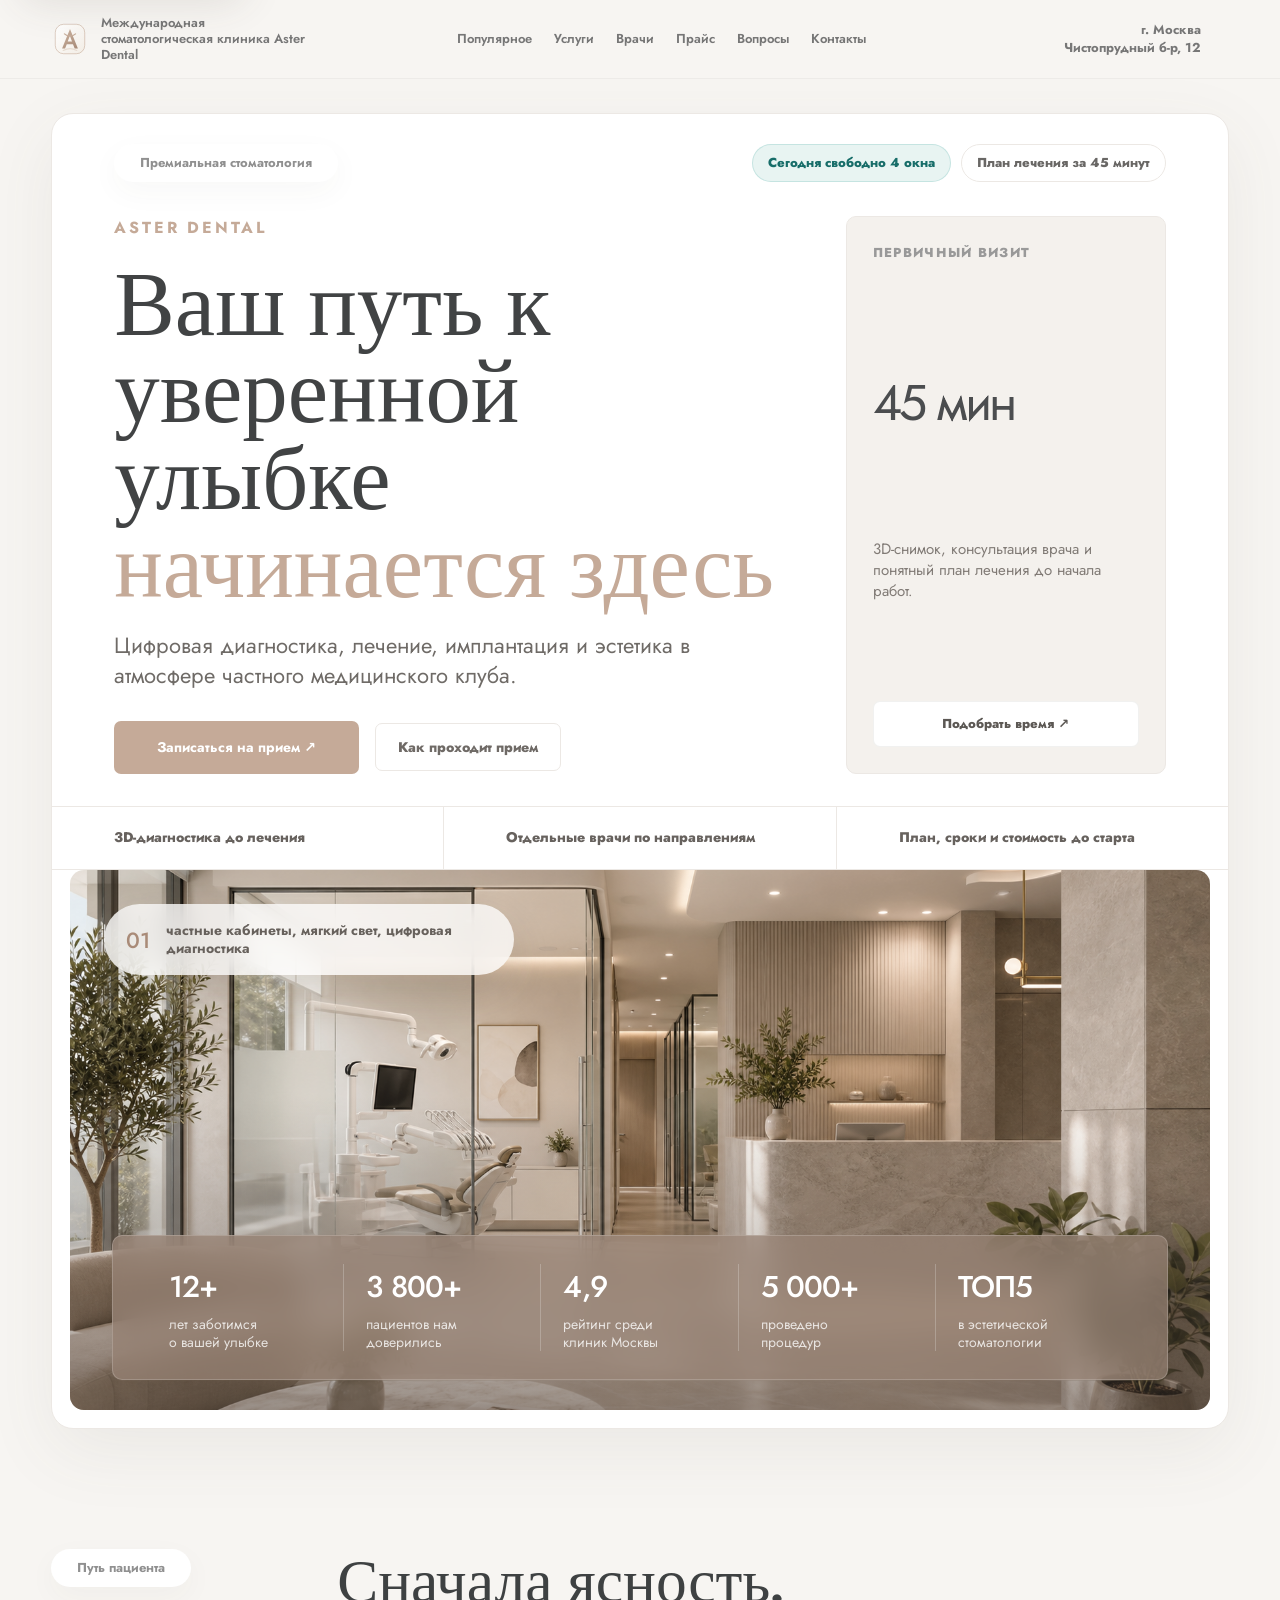
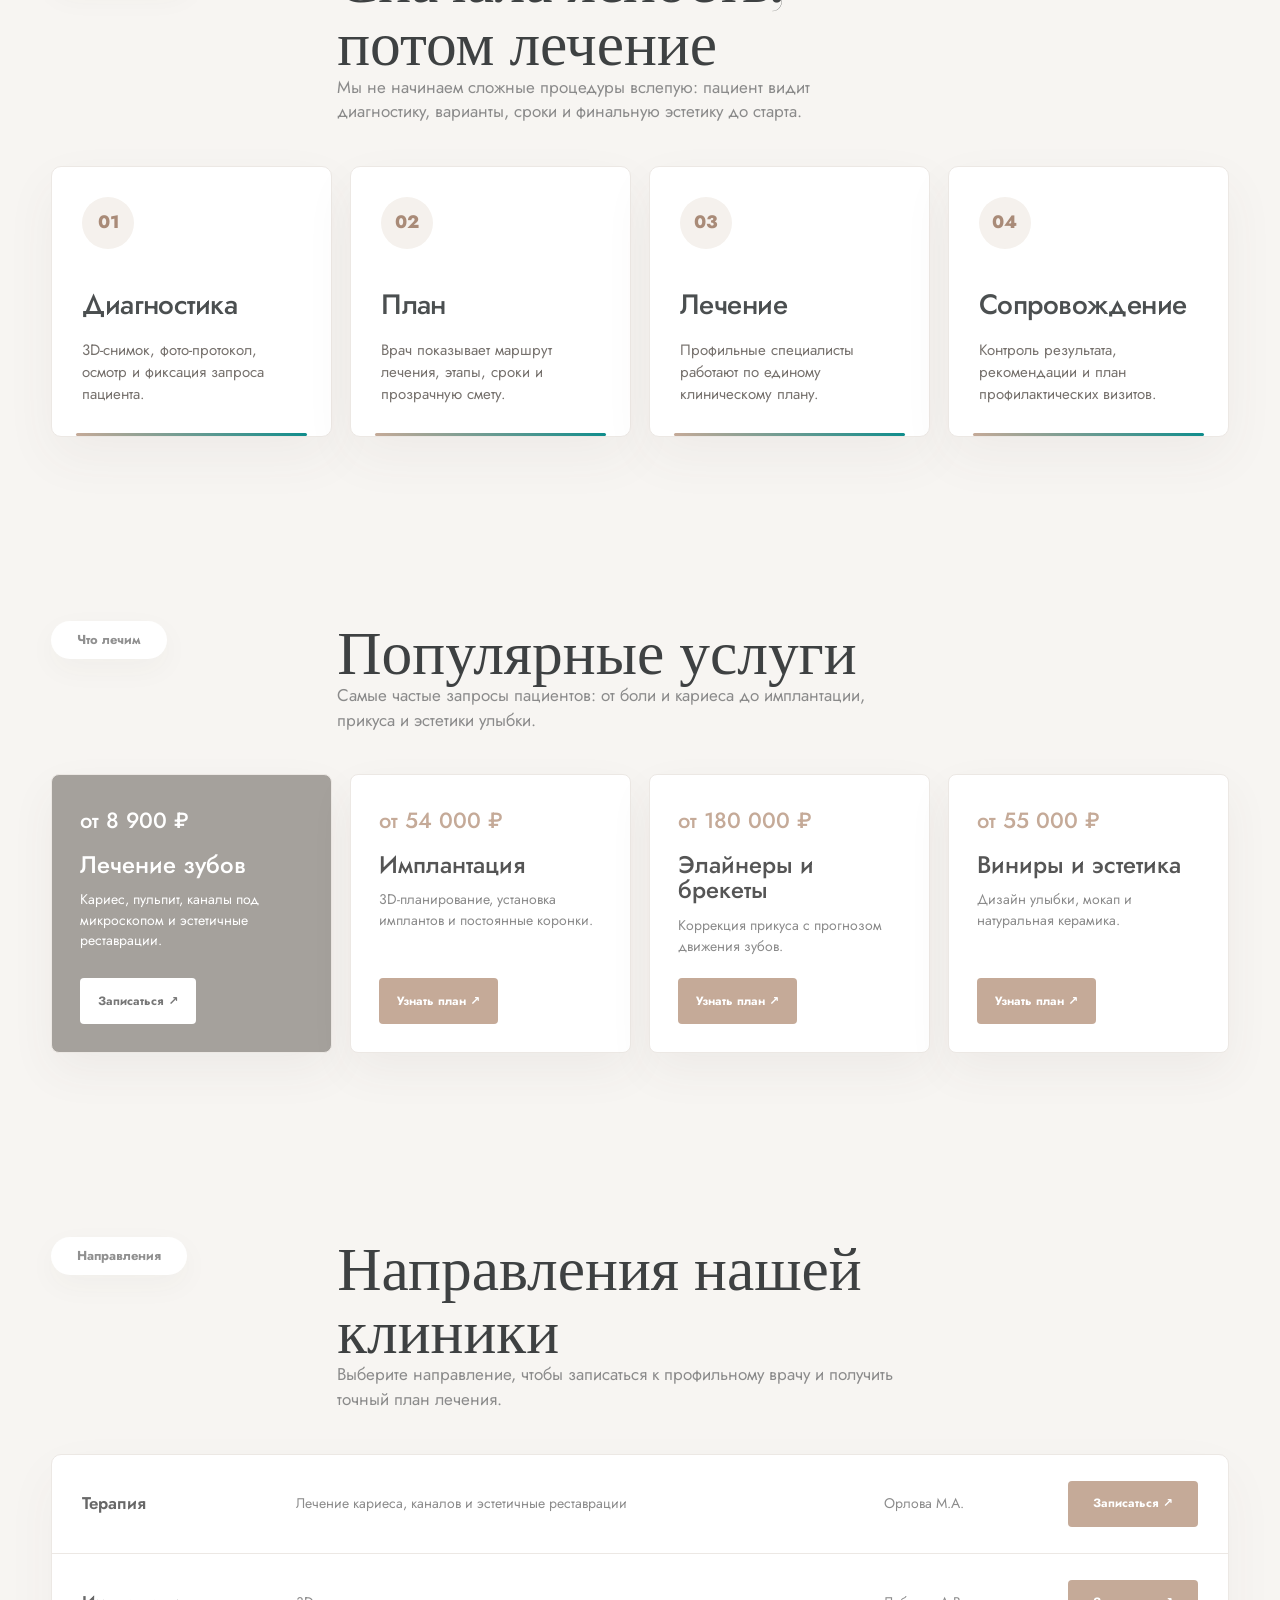
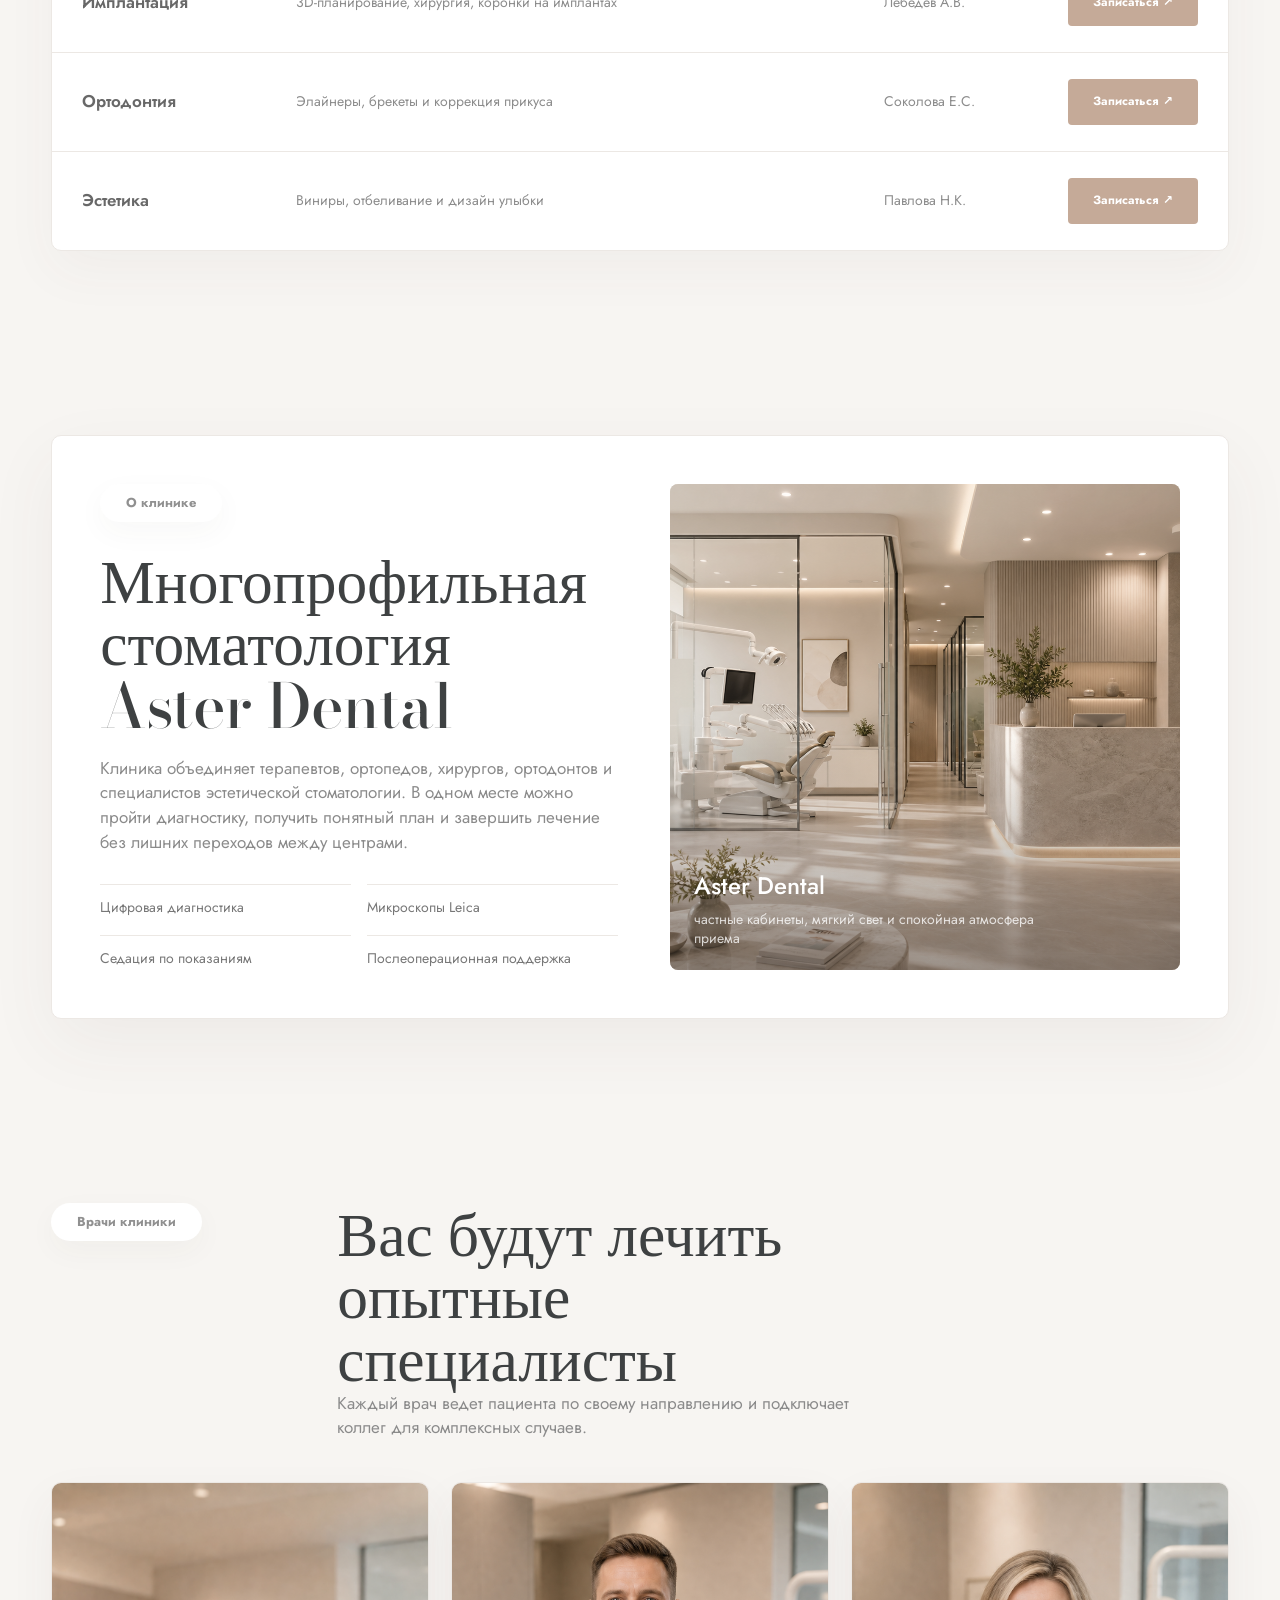
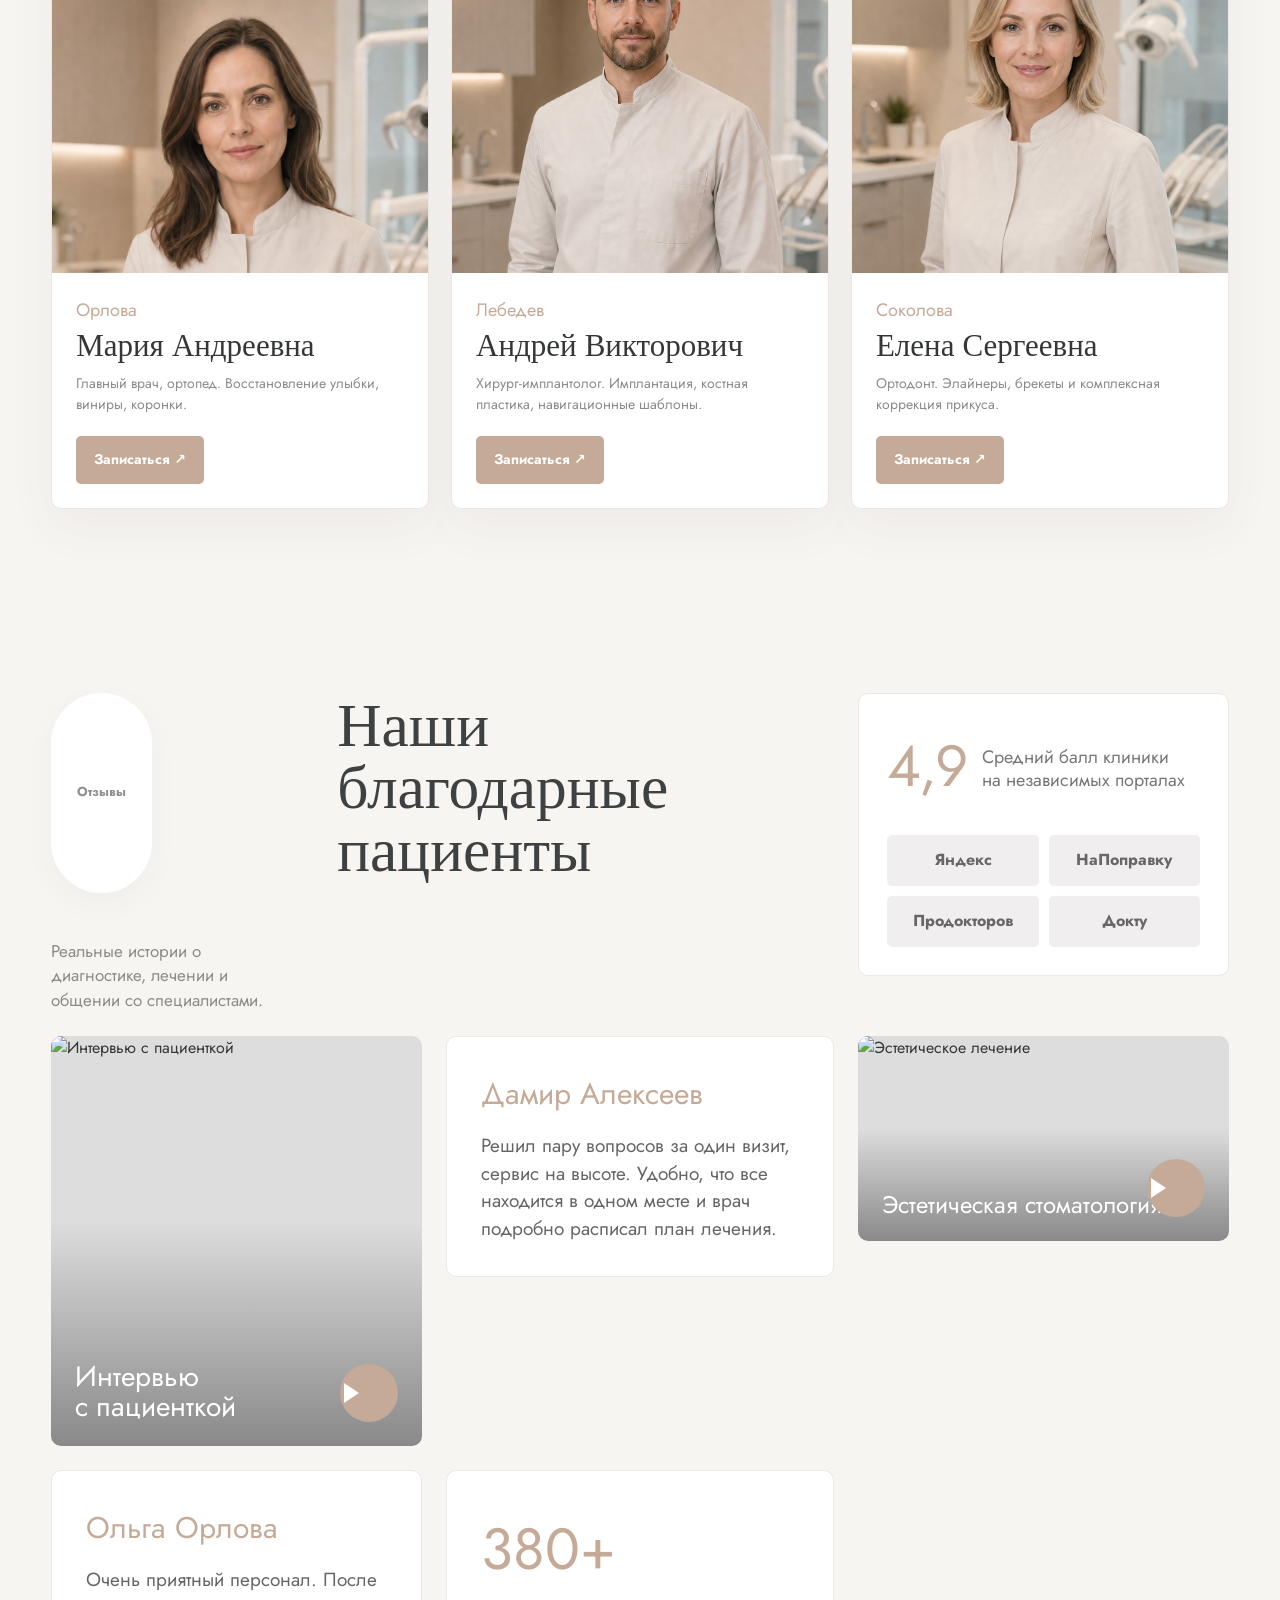
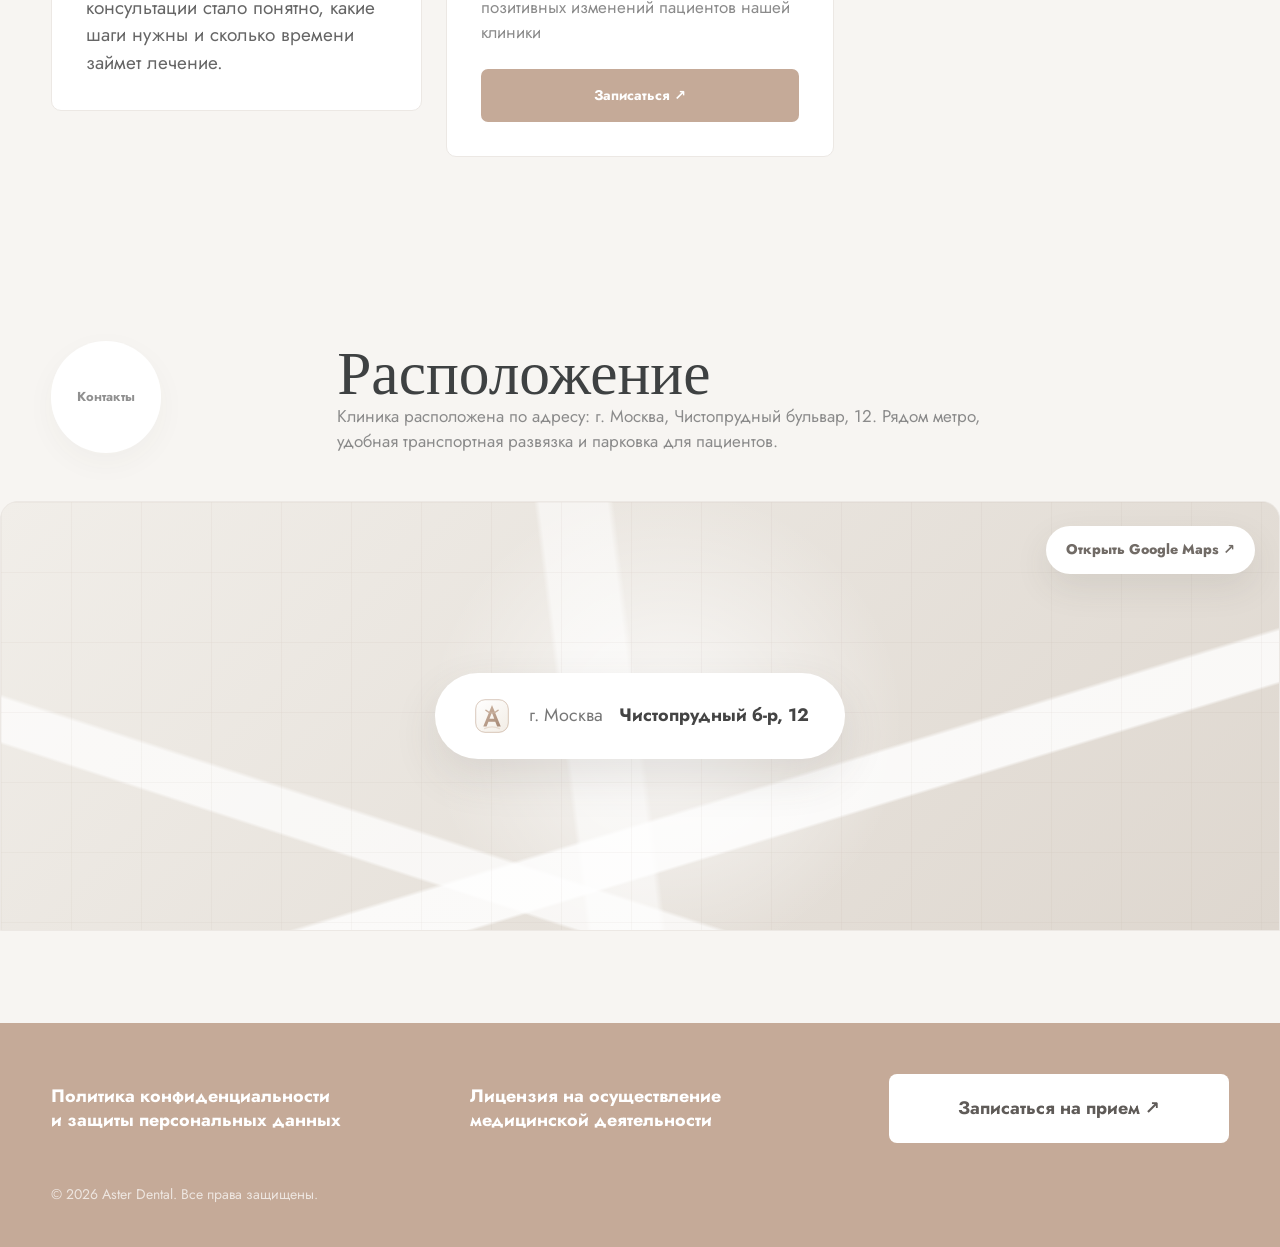
==== commit 28a45e7f: "Polish Aster Dental website interactions" ====
--- a/index.html
+++ b/index.html
@@ -6,10 +6,11 @@
 <title>Aster Dental — стоматологическая клиника</title>
 <link rel="preconnect" href="https://fonts.googleapis.com" />
 <link rel="preconnect" href="https://fonts.gstatic.com" crossorigin />
-<link href="https://fonts.googleapis.com/css2?family=Manrope:wght@400;500;600;700&display=swap" rel="stylesheet" />
+<link href="https://fonts.googleapis.com/css2?family=Bodoni+Moda:wght@400;500;600;700&family=Jost:wght@300;400;500;600;700&family=Manrope:wght@400;500;600;700&display=swap" rel="stylesheet" />
 <link rel="stylesheet" href="styles.css" />
 </head>
 <body class="ref-page">
+<a class="skip-link" href="#main">Перейти к содержанию</a>
 <header id="hdr" class="ref-header">
   <div class="ref-wrap ref-nav">
     <a class="ref-brand" href="index.html">
@@ -25,12 +26,12 @@
       <a href="#contacts">Контакты</a>
     </nav>
     <a class="ref-address" href="contacts.html">г. Москва<br>Чистопрудный б-р, 12</a>
-    <button class="menu-toggle" id="menuBtn" aria-label="Открыть меню">☰</button>
+    <button class="menu-toggle" id="menuBtn" aria-label="Открыть меню"><span></span><span></span></button>
   </div>
 </header>
 
 <div class="mobile-nav" id="mnav">
-  <button class="close" id="mnavClose" aria-label="Закрыть меню">×</button>
+  <button class="close" id="mnavClose" aria-label="Закрыть меню"></button>
   <a href="index.html">Главная</a>
   <a href="#programs">Услуги</a>
   <a href="#doctors">Врачи</a>
@@ -38,31 +39,40 @@
   <a href="contacts.html#appointment">Запись</a>
 </div>
 
-<main>
+<main id="main">
   <section class="ref-hero luxe-hero">
     <div class="ref-wrap ref-hero-card luxe-frame reveal">
       <div class="luxe-topline">
         <span class="ref-chip">Премиальная стоматология</span>
-        <p>Москва, Чистопрудный б-р, 12</p>
+        <div class="luxe-status" aria-label="Статус клиники">
+          <span>Сегодня свободно 4 окна</span>
+          <span>План лечения за 45 минут</span>
+        </div>
       </div>
       <div class="luxe-hero-grid">
         <div class="luxe-copy">
           <span class="luxe-kicker">Aster Dental</span>
-          <h1>Улыбка, которая выглядит <em>естественно дорого</em></h1>
-          <p>Диагностика, лечение, имплантация и эстетика в клинике с атмосферой частного медицинского клуба.</p>
+          <h1>Ваш путь к уверенной улыбке <em>начинается здесь</em></h1>
+          <p>Цифровая диагностика, лечение, имплантация и эстетика в атмосфере частного медицинского клуба.</p>
           <div class="luxe-actions">
             <a class="ref-btn" href="contacts.html#appointment">Записаться на прием ↗</a>
-            <a class="luxe-link" href="#programs">Смотреть услуги</a>
+            <a class="luxe-link" href="#patient-flow">Как проходит прием</a>
           </div>
         </div>
-        <div class="luxe-appointment">
+        <div class="luxe-appointment" aria-label="Быстрая запись на первичный визит">
           <span>Первичный визит</span>
-          <b>45 минут</b>
+          <b>45 мин</b>
           <p>3D-снимок, консультация врача и понятный план лечения до начала работ.</p>
-        </div>
+          <a href="contacts.html#appointment">Подобрать время ↗</a>
+        </div>
+      </div>
+      <div class="luxe-servicebar" aria-label="Ключевые преимущества">
+        <span>3D-диагностика до лечения</span>
+        <span>Отдельные врачи по направлениям</span>
+        <span>План, сроки и стоимость до старта</span>
       </div>
       <div class="ref-hero-photo luxe-photo">
-        <img src="assets/aster-dental-premium-clinic.png" alt="Премиальный интерьер стоматологической клиники Aster Dental" />
+        <img src="assets/aster-dental-premium-clinic.png" alt="Премиальный интерьер стоматологической клиники Aster Dental" width="1672" height="941" />
         <div class="luxe-photo-label">
           <b>01</b>
           <span>частные кабинеты, мягкий свет, цифровая диагностика</span>
@@ -75,6 +85,22 @@
           <div><b>ТОП5</b><span>в эстетической<br>стоматологии</span></div>
         </div>
       </div>
+    </div>
+  </section>
+
+  <section class="ref-section ref-patient-flow" id="patient-flow">
+    <div class="ref-wrap ref-section-head reveal">
+      <span class="ref-chip">Путь пациента</span>
+      <div>
+        <h2>Сначала ясность, потом лечение</h2>
+        <p>Мы не начинаем сложные процедуры вслепую: пациент видит диагностику, варианты, сроки и финальную эстетику до старта.</p>
+      </div>
+    </div>
+    <div class="ref-wrap flow-board">
+      <article class="flow-card reveal"><span>01</span><h3>Диагностика</h3><p>3D-снимок, фото-протокол, осмотр и фиксация запроса пациента.</p></article>
+      <article class="flow-card reveal"><span>02</span><h3>План</h3><p>Врач показывает маршрут лечения, этапы, сроки и прозрачную смету.</p></article>
+      <article class="flow-card reveal"><span>03</span><h3>Лечение</h3><p>Профильные специалисты работают по единому клиническому плану.</p></article>
+      <article class="flow-card reveal"><span>04</span><h3>Сопровождение</h3><p>Контроль результата, рекомендации и план профилактических визитов.</p></article>
     </div>
   </section>
 
@@ -124,7 +150,7 @@
         </div>
       </div>
       <div class="ref-clinic-media">
-        <img src="assets/aster-dental-premium-clinic.png" alt="Интерьер премиальной стоматологии Aster Dental" />
+        <img src="assets/aster-dental-premium-clinic.png" alt="Интерьер премиальной стоматологии Aster Dental" loading="lazy" width="1672" height="941" />
         <div>
           <b>Aster Dental</b>
           <span>частные кабинеты, мягкий свет и спокойная атмосфера приема</span>
@@ -142,9 +168,9 @@
       </div>
     </div>
     <div class="ref-wrap ref-doctors">
-      <article class="ref-doctor reveal"><img src="assets/doctor-orlova.png" alt="Мария Орлова"><div><span>Орлова</span><h3>Мария Андреевна</h3><p>Главный врач, ортопед. Восстановление улыбки, виниры, коронки.</p><a href="contacts.html#appointment">Записаться ↗</a></div></article>
-      <article class="ref-doctor reveal"><img src="assets/doctor-lebedev.png" alt="Андрей Лебедев"><div><span>Лебедев</span><h3>Андрей Викторович</h3><p>Хирург-имплантолог. Имплантация, костная пластика, навигационные шаблоны.</p><a href="contacts.html#appointment">Записаться ↗</a></div></article>
-      <article class="ref-doctor reveal"><img src="assets/doctor-sokolova.png" alt="Елена Соколова"><div><span>Соколова</span><h3>Елена Сергеевна</h3><p>Ортодонт. Элайнеры, брекеты и комплексная коррекция прикуса.</p><a href="contacts.html#appointment">Записаться ↗</a></div></article>
+      <article class="ref-doctor reveal"><img src="assets/doctor-orlova.png" alt="Мария Орлова" loading="lazy" width="900" height="900"><div><span>Орлова</span><h3>Мария Андреевна</h3><p>Главный врач, ортопед. Восстановление улыбки, виниры, коронки.</p><a href="contacts.html#appointment">Записаться ↗</a></div></article>
+      <article class="ref-doctor reveal"><img src="assets/doctor-lebedev.png" alt="Андрей Лебедев" loading="lazy" width="900" height="900"><div><span>Лебедев</span><h3>Андрей Викторович</h3><p>Хирург-имплантолог. Имплантация, костная пластика, навигационные шаблоны.</p><a href="contacts.html#appointment">Записаться ↗</a></div></article>
+      <article class="ref-doctor reveal"><img src="assets/doctor-sokolova.png" alt="Елена Соколова" loading="lazy" width="900" height="900"><div><span>Соколова</span><h3>Елена Сергеевна</h3><p>Ортодонт. Элайнеры, брекеты и комплексная коррекция прикуса.</p><a href="contacts.html#appointment">Записаться ↗</a></div></article>
     </div>
   </section>
 
@@ -160,9 +186,9 @@
         <span>Средний балл клиники<br>на независимых порталах</span>
         <div><em>Яндекс</em><em>НаПоправку</em><em>Продокторов</em><em>Докту</em></div>
       </div>
-      <article class="ref-video-card reveal"><img src="https://images.unsplash.com/photo-1590650153855-d9e808231d41?auto=format&fit=crop&w=700&q=85" alt="Интервью с пациенткой"><span>Интервью<br>с пациенткой</span><button class="video-trigger" type="button" data-video-title="Интервью с пациенткой">▶</button></article>
+      <article class="ref-video-card reveal"><img src="https://images.unsplash.com/photo-1590650153855-d9e808231d41?auto=format&fit=crop&w=700&q=85" alt="Интервью с пациенткой" loading="lazy"><span>Интервью<br>с пациенткой</span><button class="video-trigger" type="button" data-video-title="Интервью с пациенткой" aria-label="Открыть видео: интервью с пациенткой"></button></article>
       <article class="ref-text-review reveal"><h3>Дамир Алексеев</h3><p>Решил пару вопросов за один визит, сервис на высоте. Удобно, что все находится в одном месте и врач подробно расписал план лечения.</p></article>
-      <article class="ref-before-after reveal"><img src="https://images.unsplash.com/photo-1606811971618-4486d14f3f99?auto=format&fit=crop&w=900&q=85" alt="Эстетическое лечение"><span>Эстетическая стоматология</span><button class="video-trigger" type="button" data-video-title="Эстетическая стоматология">▶</button></article>
+      <article class="ref-before-after reveal"><img src="https://images.unsplash.com/photo-1606811971618-4486d14f3f99?auto=format&fit=crop&w=900&q=85" alt="Эстетическое лечение" loading="lazy"><span>Эстетическая стоматология</span><button class="video-trigger" type="button" data-video-title="Эстетическая стоматология" aria-label="Открыть видео: эстетическая стоматология"></button></article>
       <article class="ref-text-review reveal"><h3>Ольга Орлова</h3><p>Очень приятный персонал. После консультации стало понятно, какие шаги нужны и сколько времени займет лечение.</p></article>
       <article class="ref-review-stat reveal"><div><span>380+</span><p>позитивных изменений пациентов нашей клиники</p></div><a href="contacts.html#appointment">Записаться ↗</a></article>
     </div>
--- a/styles.css
+++ b/styles.css
@@ -19,7 +19,7 @@
 *{box-sizing:border-box;margin:0;padding:0}
 html{scroll-behavior:smooth}
 body{
-  font-family:"Manrope",system-ui,sans-serif;
+  font-family:"Jost","Manrope",system-ui,sans-serif;
   background:
     radial-gradient(circle at 15% 0%,rgba(255,255,255,.74),rgba(255,255,255,0) 340px),
     linear-gradient(180deg,rgba(255,255,255,.35),rgba(255,255,255,0) 360px),
@@ -32,6 +32,27 @@
 a{color:inherit;text-decoration:none}
 img{display:block;max-width:100%}
 button,input,textarea,select{font:inherit}
+button,a{touch-action:manipulation}
+a:focus-visible,button:focus-visible,input:focus-visible,textarea:focus-visible,select:focus-visible{
+  outline:3px solid rgba(8,145,178,.38);
+  outline-offset:3px;
+}
+.skip-link{
+  position:fixed;
+  left:18px;
+  top:12px;
+  z-index:1000;
+  transform:translateY(-150%);
+  background:#fff;
+  color:#343638;
+  border:1px solid rgba(82,75,68,.18);
+  border-radius:999px;
+  padding:11px 18px;
+  font-weight:800;
+  box-shadow:0 16px 40px rgba(70,65,60,.12);
+  transition:transform .2s ease;
+}
+.skip-link:focus{transform:none}
 ::selection{background:var(--aqua);color:var(--ink)}
 .wrap{width:min(1180px,92vw);margin:0 auto}
 .eyebrow{font-size:12px;text-transform:uppercase;letter-spacing:.18em;font-weight:800;color:var(--champagne);margin-bottom:14px}
@@ -58,12 +79,16 @@
 .btn-primary:hover{background:var(--teal-dark)}
 .btn-soft{background:rgba(255,255,255,.76);color:var(--ink);border:1px solid rgba(255,255,255,.70);box-shadow:0 16px 34px rgba(11,24,32,.08),inset 0 1px 0 rgba(255,255,255,.95)}
 .btn-light{background:#fff;color:var(--ink);box-shadow:0 14px 34px rgba(18,33,42,.08)}
-.menu-toggle{display:none;border:0;background:var(--ink);color:#fff;width:44px;height:44px;border-radius:50%;font-size:22px}
+.menu-toggle{display:none;border:0;background:var(--ink);color:#fff;width:44px;height:44px;border-radius:50%;cursor:pointer;position:relative;align-items:center;justify-content:center;gap:5px;flex-direction:column}
+.menu-toggle span{display:block;width:18px;height:2px;background:#fff;border-radius:999px}
 
 .mobile-nav{position:fixed;inset:0;z-index:200;background:var(--cream);display:flex;flex-direction:column;align-items:center;justify-content:center;gap:12px;transform:translateY(-100%);transition:transform .35s ease}
 .mobile-nav.open{transform:none}
 .mobile-nav a{font-size:30px;font-weight:900}
-.mobile-nav .close{position:absolute;top:24px;right:28px;border:0;background:none;font-size:44px;color:var(--ink)}
+.mobile-nav .close{position:absolute;top:24px;right:28px;border:0;background:rgba(255,255,255,.82);width:48px;height:48px;border-radius:50%;color:var(--ink);cursor:pointer}
+.mobile-nav .close::before,.mobile-nav .close::after{content:"";position:absolute;left:14px;right:14px;top:23px;height:2px;background:currentColor;border-radius:999px}
+.mobile-nav .close::before{transform:rotate(45deg)}
+.mobile-nav .close::after{transform:rotate(-45deg)}
 
 .hero{position:relative;overflow:hidden;padding:132px 0 72px}
 .hero::before{content:"";position:absolute;inset:0;background:linear-gradient(180deg,rgba(255,255,255,.28),rgba(255,255,255,0));pointer-events:none}
@@ -213,7 +238,7 @@
 
 @media(max-width:1040px){
   .nav-pill,.phone{display:none}
-  .menu-toggle{display:block}
+  .menu-toggle{display:flex}
   .split,.visual-row,.contact-grid,.signature-grid{grid-template-columns:1fr}
   .hero-showcase{height:440px}
   .hero-panel{position:static;width:auto;margin:16px;grid-template-columns:repeat(3,1fr)}
@@ -255,21 +280,28 @@
 .ref-page{
   --ref-bg:#f7f5f2;
   --ref-card:#ffffff;
-  --ref-text:#484b4d;
+  --ref-text:#343638;
   --ref-muted:#8f8f8f;
   --ref-line:#ece8e4;
   --ref-accent:#c5aa98;
   --ref-accent-dark:#a98b78;
+  --ref-medical:#0f8d8c;
+  --ref-soft-teal:#e8f4f2;
+  --ref-ink:#343638;
   background:var(--ref-bg);
   color:var(--ref-text);
+  font-family:"Jost","Manrope",system-ui,sans-serif;
 }
 .ref-wrap{width:min(1180px,92vw);margin:0 auto}
 .ref-header{position:sticky;background:rgba(247,245,242,.84);backdrop-filter:blur(18px);border-bottom:1px solid rgba(0,0,0,.04)}
 .ref-nav{height:78px;display:grid;grid-template-columns:260px 1fr 190px auto;align-items:center;gap:28px}
 .ref-brand{display:flex;align-items:center;gap:12px;font-size:13px;line-height:1.25;color:#777;font-weight:600}
 .ref-brand img{width:38px;height:38px;border-radius:0}
-.ref-menu{display:flex;justify-content:center;gap:22px;font-size:13px;color:#8a8a8a;font-weight:600}
+.ref-menu{display:flex;justify-content:center;gap:22px;font-size:13px;color:#767676;font-weight:600}
+.ref-menu a{position:relative;min-height:44px;display:inline-flex;align-items:center;transition:color .2s ease}
+.ref-menu a::after{content:"";position:absolute;left:0;right:0;bottom:7px;height:1px;background:var(--ref-accent);transform:scaleX(0);transform-origin:left;transition:transform .2s ease}
 .ref-menu a:hover{color:var(--ref-text)}
+.ref-menu a:hover::after{transform:scaleX(1)}
 .ref-address{text-align:right;font-size:13px;line-height:1.35;color:#777;font-weight:700}
 
 .ref-hero{padding:38px 0 82px}
@@ -278,32 +310,41 @@
 .luxe-frame{position:relative;background:#fff}
 .luxe-topline{display:flex;align-items:center;justify-content:space-between;gap:24px;padding:30px 62px 0}
 .luxe-topline p{color:#8a8a8a;font-size:14px;font-weight:700}
+.luxe-status{display:flex;align-items:center;gap:10px;flex-wrap:wrap;justify-content:flex-end}
+.luxe-status span{display:inline-flex;align-items:center;min-height:38px;padding:8px 15px;border:1px solid var(--ref-line);border-radius:999px;background:#fff;color:#696765;font-size:13px;font-weight:800}
+.luxe-status span:first-child{background:var(--ref-soft-teal);border-color:rgba(15,141,140,.16);color:#176d69}
 .luxe-hero-grid{display:grid;grid-template-columns:minmax(0,1fr) 320px;gap:56px;padding:34px 62px 32px;align-items:end}
 .luxe-copy{max-width:790px}
 .luxe-kicker{display:block;margin-bottom:18px;color:var(--ref-accent);font-size:16px;font-weight:700;letter-spacing:.18em;text-transform:uppercase}
 .ref-hero-top{display:grid;grid-template-columns:1fr 310px;gap:44px;padding:38px 62px 28px;border-bottom:1px solid var(--ref-line)}
-.ref-hero h1{font-size:clamp(54px,6.7vw,96px);font-weight:400;line-height:.98;letter-spacing:-.052em;color:#414344;max-width:none}
+.ref-hero h1{font-family:"Bodoni Moda","Times New Roman",serif;font-size:clamp(58px,7.1vw,112px);font-weight:500;line-height:.96;letter-spacing:0;color:#414344;max-width:none}
 .ref-hero h1 span{display:inline-block;color:var(--ref-accent);text-transform:uppercase;letter-spacing:.035em}
 .ref-hero h1 em{font-style:normal;color:var(--ref-accent)}
 .ref-hero-cta{align-self:end}
 .ref-hero-cta p{font-size:18px;line-height:1.35;color:#8a8a8a;margin-bottom:22px}
-.luxe-copy>p{max-width:610px;margin-top:22px;color:#7f7d7a;font-size:21px;line-height:1.38}
+.luxe-copy>p{max-width:640px;margin-top:22px;color:#6f6b67;font-size:22px;line-height:1.38}
 .luxe-actions{display:flex;align-items:center;gap:16px;margin-top:30px}
 .luxe-actions .ref-btn{width:auto;min-width:245px}
-.luxe-link{display:inline-flex;align-items:center;justify-content:center;min-height:48px;padding:0 22px;border:1px solid var(--ref-line);border-radius:7px;color:#6f6a66;font-size:14px;font-weight:800;background:#fff}
+.luxe-link{display:inline-flex;align-items:center;justify-content:center;min-height:48px;padding:0 22px;border:1px solid var(--ref-line);border-radius:7px;color:#6f6a66;font-size:14px;font-weight:800;background:#fff;transition:background .2s ease,border-color .2s ease,transform .2s ease}
+.luxe-link:hover{transform:translateY(-2px);background:#fbfaf8;border-color:rgba(197,170,152,.55)}
 .luxe-appointment{align-self:stretch;display:flex;flex-direction:column;justify-content:space-between;min-height:210px;padding:26px;border-radius:10px;background:#f4f1ed;border:1px solid var(--ref-line)}
 .luxe-appointment span{color:#999;font-size:13px;font-weight:800;text-transform:uppercase;letter-spacing:.1em}
 .luxe-appointment b{display:block;margin:20px 0 16px;color:#4b4d4f;font-size:50px;font-weight:400;letter-spacing:-.05em}
 .luxe-appointment p{color:#817b76;font-size:15px;line-height:1.42}
+.luxe-appointment a{display:inline-flex;align-items:center;justify-content:center;min-height:46px;margin-top:18px;border-radius:7px;background:#fff;color:#5c5854;font-size:13px;font-weight:800;border:1px solid rgba(82,75,68,.08);transition:transform .2s ease,box-shadow .2s ease}
+.luxe-appointment a:hover{transform:translateY(-2px);box-shadow:0 16px 34px rgba(82,75,68,.1)}
+.luxe-servicebar{display:grid;grid-template-columns:repeat(3,1fr);gap:1px;background:var(--ref-line);border-top:1px solid var(--ref-line);border-bottom:1px solid var(--ref-line)}
+.luxe-servicebar span{display:flex;align-items:center;min-height:62px;background:#fff;padding:18px 62px;color:#67625e;font-size:14px;font-weight:800}
 .ref-hero-servicebar{display:grid;grid-template-columns:repeat(3,1fr);gap:1px;background:var(--ref-line);border-bottom:1px solid var(--ref-line)}
 .ref-hero-servicebar span{background:#fff;padding:18px 62px;color:#777;font-size:14px;font-weight:700;letter-spacing:.01em}
 .ref-btn,.ref-program a,.ref-directions a,.ref-doctor a,.ref-review-stat a,.ref-footer-btn{
-  display:inline-flex;align-items:center;justify-content:center;border-radius:7px;background:var(--ref-accent);color:#fff;font-weight:700;font-size:14px;padding:16px 26px;border:0;box-shadow:none
-}
+  display:inline-flex;align-items:center;justify-content:center;min-height:46px;border-radius:7px;background:var(--ref-accent);color:#fff;font-weight:700;font-size:14px;padding:16px 26px;border:0;box-shadow:none;cursor:pointer;transition:transform .2s ease,background .2s ease,box-shadow .2s ease
+}
+.ref-btn:hover,.ref-program a:hover,.ref-directions a:hover,.ref-doctor a:hover,.ref-review-stat a:hover,.ref-footer-btn:hover{transform:translateY(-2px);background:var(--ref-accent-dark);box-shadow:0 16px 34px rgba(143,116,96,.18)}
 .ref-btn{width:100%}
 .ref-hero-photo{position:relative;height:455px;overflow:hidden}
 .luxe-photo{height:540px;margin:0 18px 18px;border-radius:14px}
-.ref-hero-photo>img{width:100%;height:100%;object-fit:cover;filter:saturate(.72) contrast(.98) sepia(.08)}
+.ref-hero-photo>img{width:100%;height:100%;object-fit:cover;filter:saturate(.76) contrast(1) sepia(.04)}
 .luxe-photo::after{content:"";position:absolute;inset:0;background:linear-gradient(180deg,rgba(255,255,255,0) 42%,rgba(74,63,55,.5))}
 .luxe-photo-label{position:absolute;left:34px;top:34px;z-index:2;display:flex;align-items:center;gap:16px;max-width:410px;padding:18px 22px;border-radius:999px;background:rgba(255,255,255,.76);backdrop-filter:blur(14px);color:#67615c;box-shadow:0 18px 42px rgba(76,68,61,.12)}
 .luxe-photo-label b{font-size:22px;font-weight:500;color:var(--ref-accent-dark)}
@@ -317,14 +358,23 @@
 .ref-section{padding:92px 0}
 .ref-section-head{display:grid;grid-template-columns:240px minmax(0,560px);gap:46px;align-items:start;margin-bottom:42px}
 .ref-chip{display:inline-flex;width:max-content;align-items:center;justify-content:center;min-height:38px;padding:9px 26px;border-radius:999px;background:#fff;color:#909090;font-size:13px;font-weight:700;box-shadow:0 10px 30px rgba(70,65,60,.04)}
-.ref-section h2,.ref-clinic h2,.ref-review-title h2,.ref-location h2{font-size:clamp(34px,4vw,54px);line-height:1.08;font-weight:400;letter-spacing:-.035em;color:#45494b}
+.ref-section h2,.ref-clinic h2,.ref-review-title h2,.ref-location h2{font-family:"Bodoni Moda","Times New Roman",serif;font-size:clamp(38px,4.8vw,70px);line-height:1.02;font-weight:500;letter-spacing:0;color:#3e4142}
 .ref-section p{color:#8b8b8b;font-size:17px;line-height:1.45}
+
+.ref-patient-flow{padding-top:38px}
+.flow-board{display:grid;grid-template-columns:repeat(4,1fr);gap:18px}
+.flow-card{position:relative;min-height:260px;background:#fff;border:1px solid var(--ref-line);border-radius:10px;padding:30px;box-shadow:0 20px 52px rgba(82,75,68,.055);overflow:hidden;transition:transform .25s ease,box-shadow .25s ease,border-color .25s ease}
+.flow-card::before{content:"";position:absolute;inset:auto 24px 0;height:3px;background:linear-gradient(90deg,var(--ref-accent),var(--ref-medical));border-radius:999px}
+.flow-card:hover{transform:translateY(-5px);box-shadow:0 30px 74px rgba(82,75,68,.11);border-color:rgba(15,141,140,.22)}
+.flow-card span{display:inline-flex;align-items:center;justify-content:center;width:52px;height:52px;border-radius:50%;background:#f5f1ed;color:var(--ref-accent-dark);font-size:18px;font-weight:800;margin-bottom:34px}
+.flow-card h3{font-size:28px;font-weight:500;color:#4b4f50;letter-spacing:-.02em;margin-bottom:14px}
+.flow-card p{font-size:15px;color:#76716d}
 
 .ref-programs{display:grid;grid-template-columns:repeat(4,1fr);gap:18px}
 .ref-program{min-height:235px;background:#fff;border:1px solid var(--ref-line);border-radius:8px;padding:28px;display:flex;flex-direction:column;align-items:flex-start;box-shadow:0 18px 46px rgba(82,75,68,.06);transition:transform .25s ease,box-shadow .25s ease,border-color .25s ease}
 .ref-program:hover{transform:translateY(-4px);box-shadow:0 26px 66px rgba(82,75,68,.11);border-color:rgba(197,170,152,.55)}
 .ref-program span{color:var(--ref-accent);font-size:22px;font-weight:500;margin-bottom:14px}
-.ref-program h3{font-size:24px;line-height:1.08;font-weight:500;color:#555;margin-bottom:12px;letter-spacing:-.025em}
+.ref-program h3{font-size:24px;line-height:1.08;font-weight:500;color:#555;margin-bottom:12px;letter-spacing:0}
 .ref-program p{font-size:14px;margin-bottom:auto}
 .ref-program a{margin-top:22px;padding:10px 18px;font-size:12px;border-radius:4px}
 .ref-program-dark{background:#a5a19c;color:#fff}
@@ -356,7 +406,7 @@
 .ref-doctor img{width:100%;height:390px;object-fit:cover;object-position:center top;filter:saturate(.88) contrast(.98) sepia(.05)}
 .ref-doctor div{padding:24px}
 .ref-doctor span{color:var(--ref-accent);font-size:18px}
-.ref-doctor h3{font-size:26px;font-weight:400;line-height:1.08;margin:4px 0 12px}
+.ref-doctor h3{font-family:"Bodoni Moda","Times New Roman",serif;font-size:31px;font-weight:500;line-height:1.05;margin:4px 0 12px}
 .ref-doctor p{font-size:14px;margin-bottom:22px}
 .ref-doctor a{padding:13px 18px;border-radius:5px}
 
@@ -372,7 +422,9 @@
 .ref-video-card img,.ref-before-after img{width:100%;height:100%;object-fit:cover;position:absolute;inset:0}
 .ref-video-card::after,.ref-before-after::after{content:"";position:absolute;inset:0;background:linear-gradient(180deg,transparent 45%,rgba(0,0,0,.38))}
 .ref-video-card span,.ref-before-after span{position:absolute;left:24px;bottom:24px;z-index:2;color:#fff;font-size:28px;line-height:1.08}
-.ref-video-card button,.ref-before-after button{position:absolute;right:24px;bottom:24px;z-index:2;width:58px;height:58px;border-radius:50%;border:0;background:var(--ref-accent);color:#fff;font-size:22px}
+.ref-video-card button,.ref-before-after button{position:absolute;right:24px;bottom:24px;z-index:2;width:58px;height:58px;border-radius:50%;border:0;background:var(--ref-accent);color:#fff;font-size:0;cursor:pointer;transition:transform .2s ease,background .2s ease}
+.ref-video-card button::before,.ref-before-after button::before{content:"";display:block;margin-left:4px;border-left:15px solid #fff;border-top:10px solid transparent;border-bottom:10px solid transparent}
+.ref-video-card button:hover,.ref-before-after button:hover{transform:scale(1.05);background:var(--ref-accent-dark)}
 .ref-before-after{min-height:205px}
 .ref-before-after span{font-size:24px}
 .ref-text-review,.ref-review-stat{background:#fff;border:1px solid var(--ref-line);border-radius:10px;padding:34px;min-height:205px}
@@ -436,7 +488,10 @@
 .video-modal{position:fixed;inset:0;z-index:200;display:grid;place-items:center;padding:22px;background:rgba(53,48,44,.38);backdrop-filter:blur(10px);opacity:0;pointer-events:none;transition:opacity .2s ease}
 .video-modal.open{opacity:1;pointer-events:auto}
 .video-modal__panel{position:relative;width:min(470px,100%);background:#fff;border:1px solid var(--ref-line);border-radius:14px;padding:36px;box-shadow:0 32px 90px rgba(45,39,34,.22)}
-.video-modal__close{position:absolute;right:18px;top:16px;width:38px;height:38px;border:0;border-radius:50%;background:#f3f0ec;color:#6f6862;font-size:24px;line-height:1;cursor:pointer}
+.video-modal__close{position:absolute;right:18px;top:16px;width:38px;height:38px;border:0;border-radius:50%;background:#f3f0ec;color:#6f6862;font-size:0;line-height:1;cursor:pointer}
+.video-modal__close::before,.video-modal__close::after{content:"";position:absolute;left:11px;right:11px;top:18px;height:2px;background:currentColor;border-radius:999px}
+.video-modal__close::before{transform:rotate(45deg)}
+.video-modal__close::after{transform:rotate(-45deg)}
 .video-modal__panel>span{display:block;color:var(--ref-accent);font-size:13px;font-weight:800;text-transform:uppercase;letter-spacing:.12em;margin-bottom:16px}
 .video-modal__panel h3{font-size:34px;font-weight:400;letter-spacing:-.035em;color:#45494b;margin-bottom:14px}
 .video-modal__panel p{color:#817b76;font-size:16px;line-height:1.45;margin-bottom:24px}
@@ -448,9 +503,11 @@
   .ref-hero-top,.luxe-hero-grid,.ref-section-head,.ref-clinic,.ref-review-title,.ref-location-head{grid-template-columns:1fr}
   .luxe-topline,.luxe-hero-grid{padding-left:34px;padding-right:34px}
   .luxe-appointment{min-height:0}
+  .luxe-servicebar{grid-template-columns:1fr}
+  .luxe-servicebar span{padding:16px 34px;min-height:56px}
   .ref-hero-servicebar{grid-template-columns:1fr}
   .ref-hero-servicebar span{padding:16px 34px}
-  .ref-programs,.ref-doctors{grid-template-columns:1fr 1fr}
+  .ref-programs,.ref-doctors,.flow-board{grid-template-columns:1fr 1fr}
   .ref-directions div{grid-template-columns:1fr 1fr}
   .ref-stats{grid-template-columns:repeat(3,1fr)}
   .ref-reviews{grid-template-columns:1fr 1fr}
@@ -464,6 +521,8 @@
   .ref-hero{padding:26px 0 64px}
   .ref-hero-card{border-radius:16px}
   .luxe-topline{align-items:flex-start;flex-direction:column;padding:24px 22px 0;gap:14px}
+  .luxe-status{justify-content:flex-start}
+  .luxe-status span{width:100%;justify-content:center}
   .luxe-hero-grid{padding:28px 22px 24px;gap:24px}
   .ref-hero-top{padding:34px 24px 28px}
   .ref-hero h1{font-size:43px;line-height:1.02}
@@ -480,7 +539,7 @@
   .ref-stats div{border-right:0;border-bottom:1px solid rgba(255,255,255,.22);padding:14px 0}
   .ref-stats div:last-child{border-bottom:0}
   .ref-section{padding:64px 0}
-  .ref-programs,.ref-doctors,.ref-reviews,.ref-footer-grid{grid-template-columns:1fr}
+  .ref-programs,.ref-doctors,.ref-reviews,.ref-footer-grid,.flow-board{grid-template-columns:1fr}
   .ref-review-title,.ref-rating,.ref-video-card,.ref-text-review,.ref-before-after,.ref-review-stat{grid-column:auto!important}
   .ref-directions div{grid-template-columns:1fr;gap:10px}
   .ref-clinic{padding:24px}
@@ -498,3 +557,13 @@
   .contact-map-visual{height:340px}
   .map-pin-card{width:86%;border-radius:18px;padding:18px;font-size:15px}
 }
+
+@media (prefers-reduced-motion: reduce){
+  html{scroll-behavior:auto}
+  *,*::before,*::after{
+    animation-duration:.01ms!important;
+    animation-iteration-count:1!important;
+    transition-duration:.01ms!important;
+  }
+  .reveal{opacity:1;transform:none}
+}
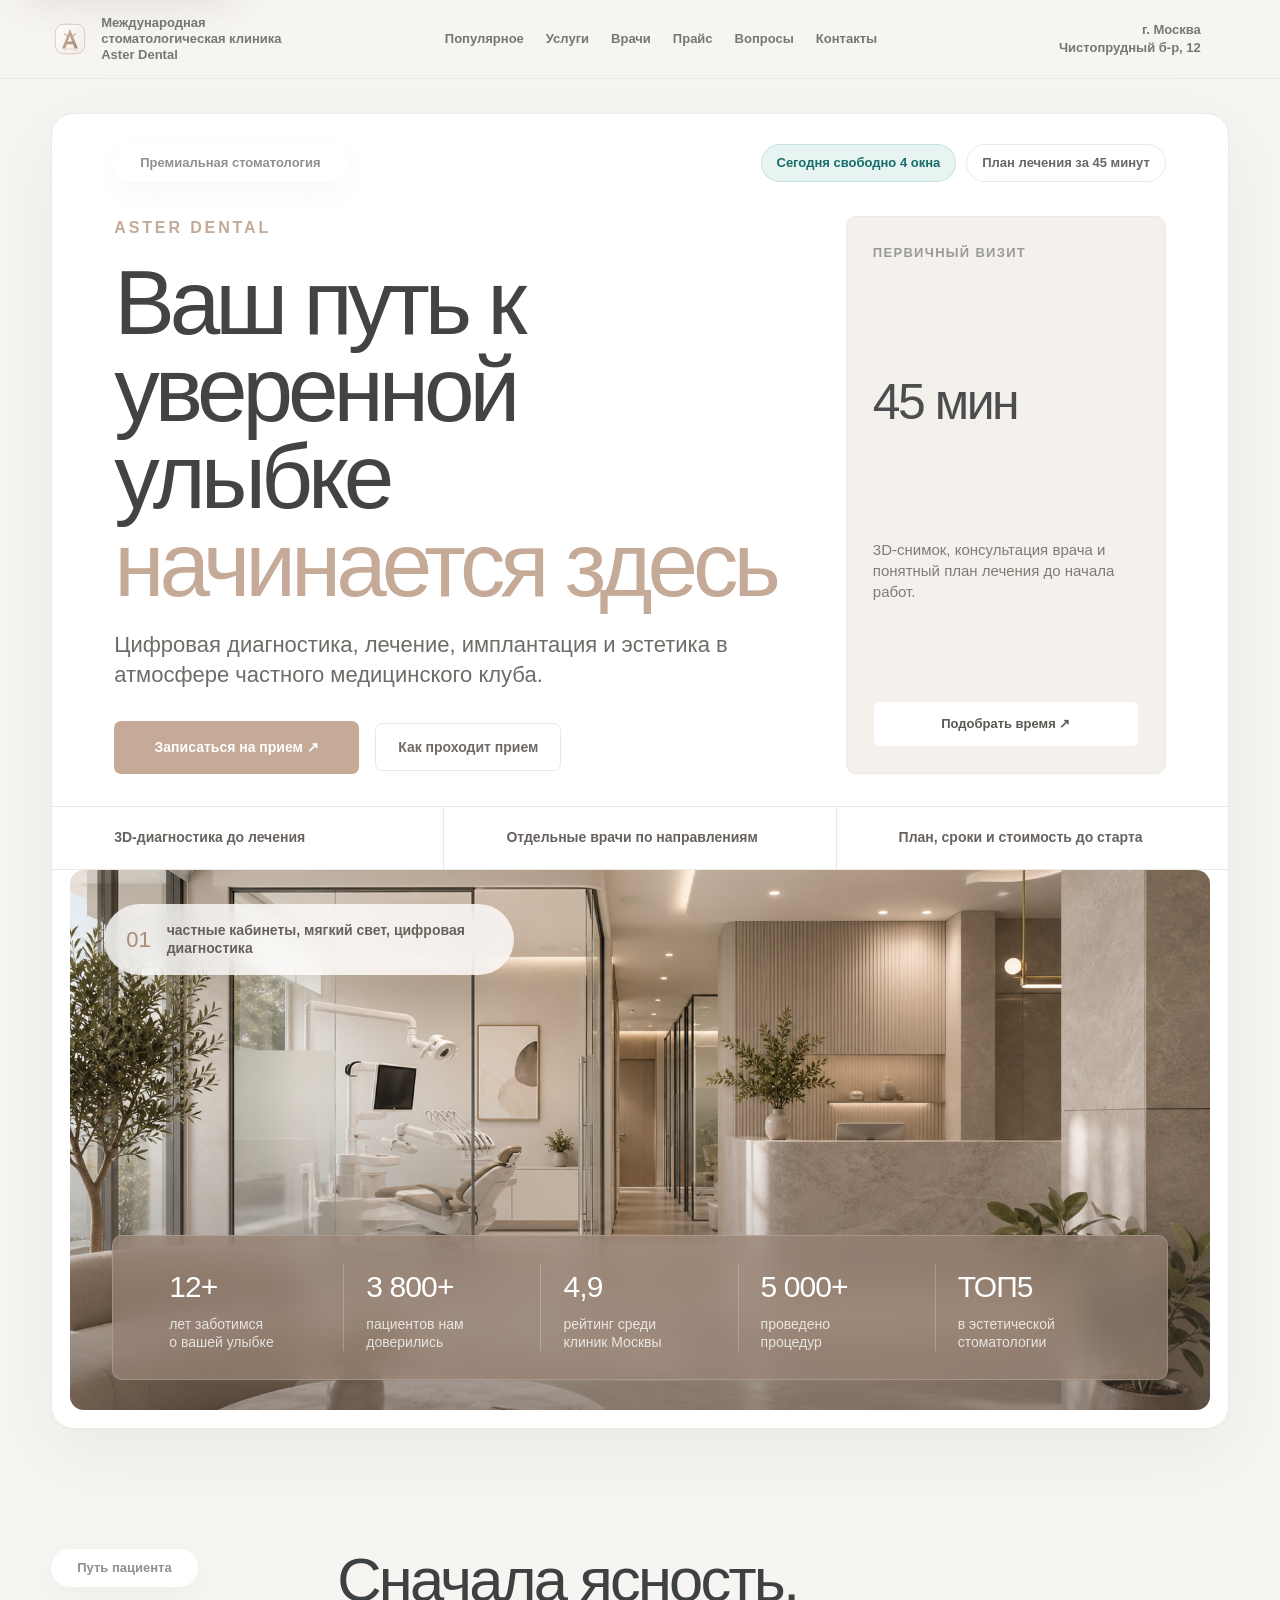
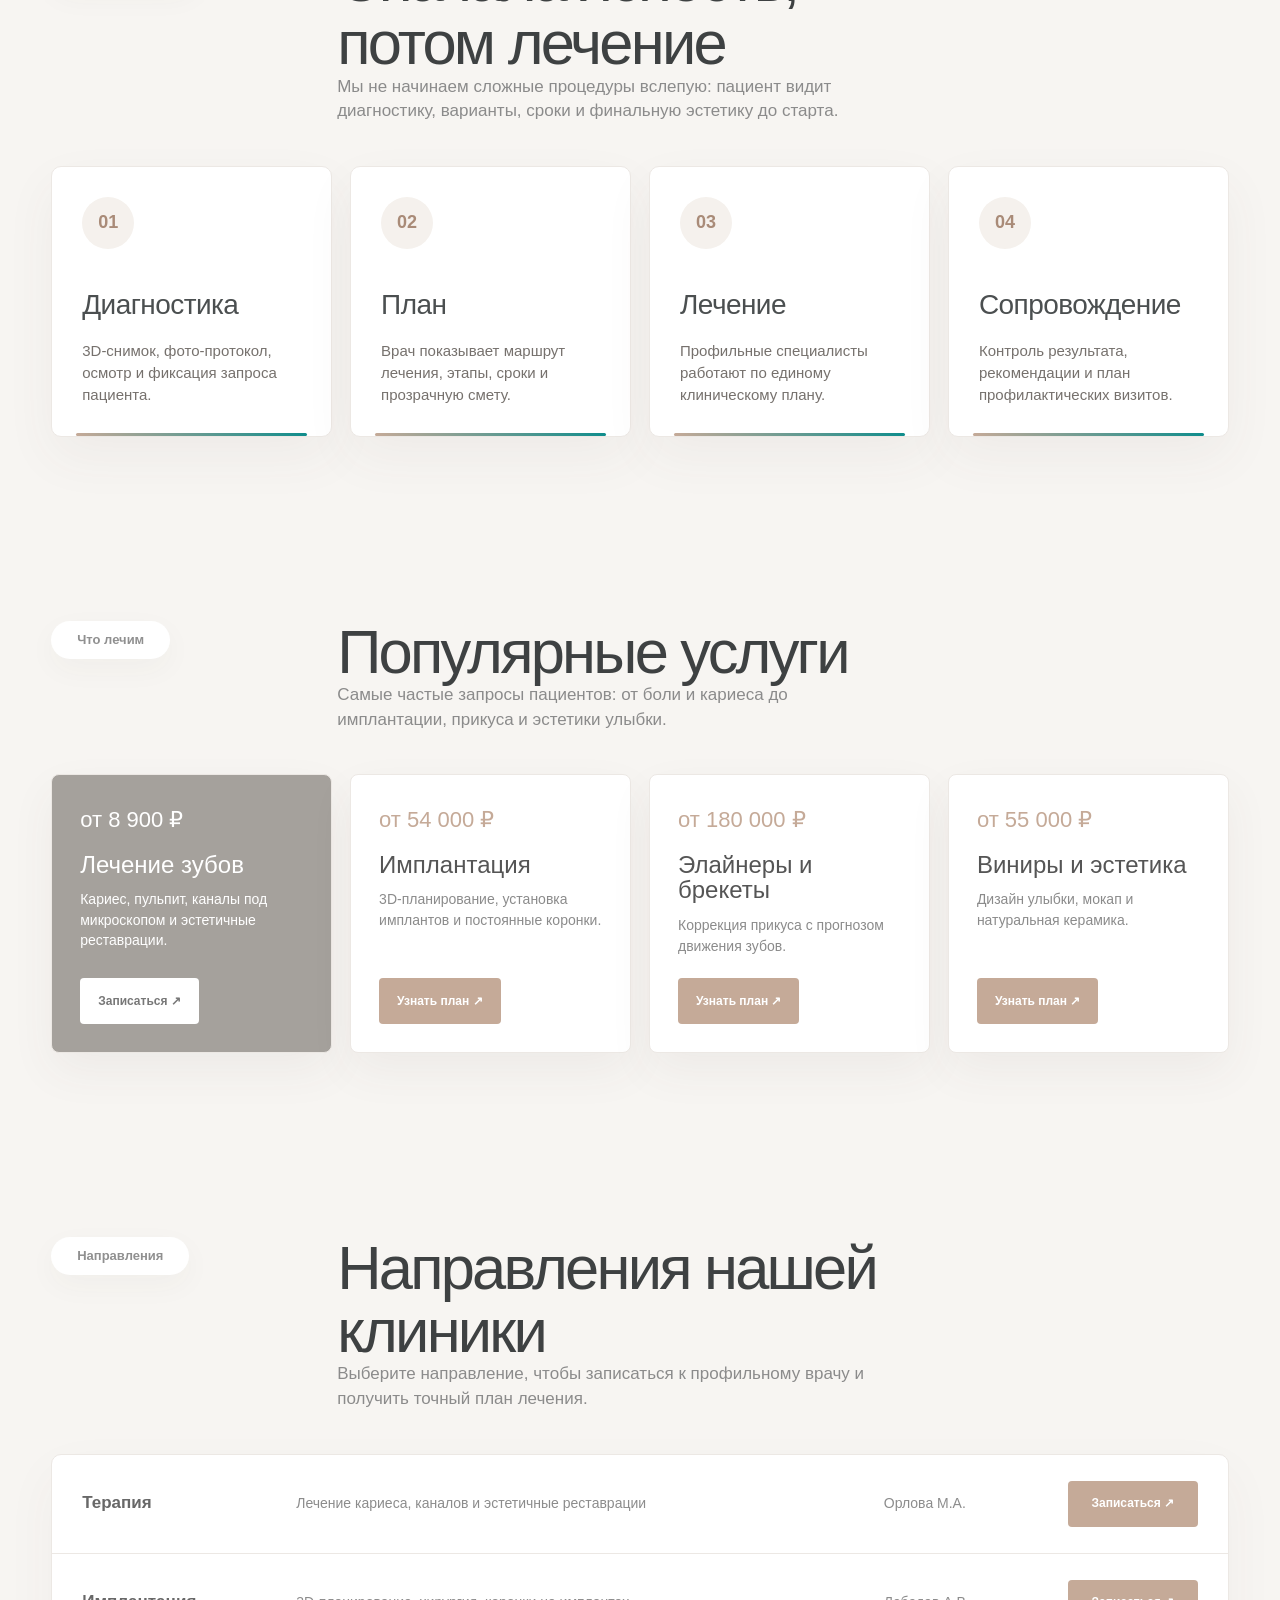
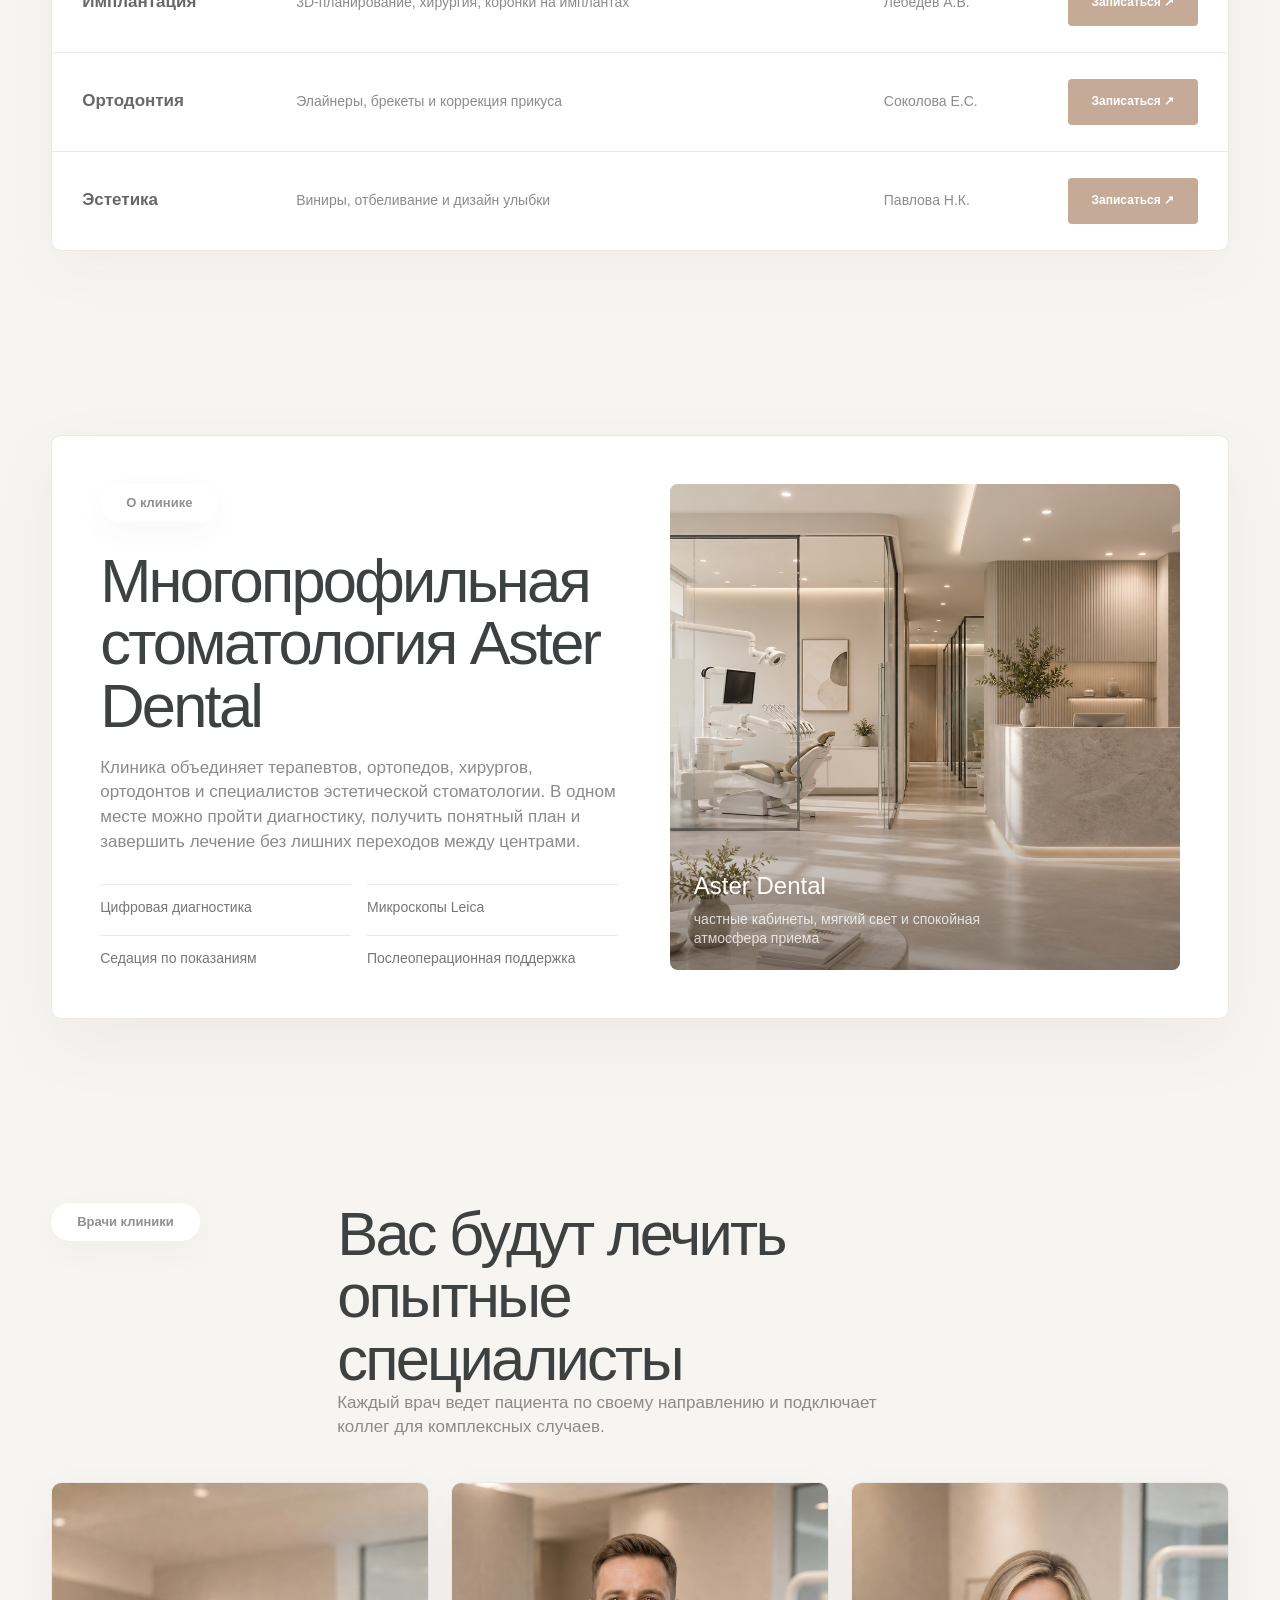
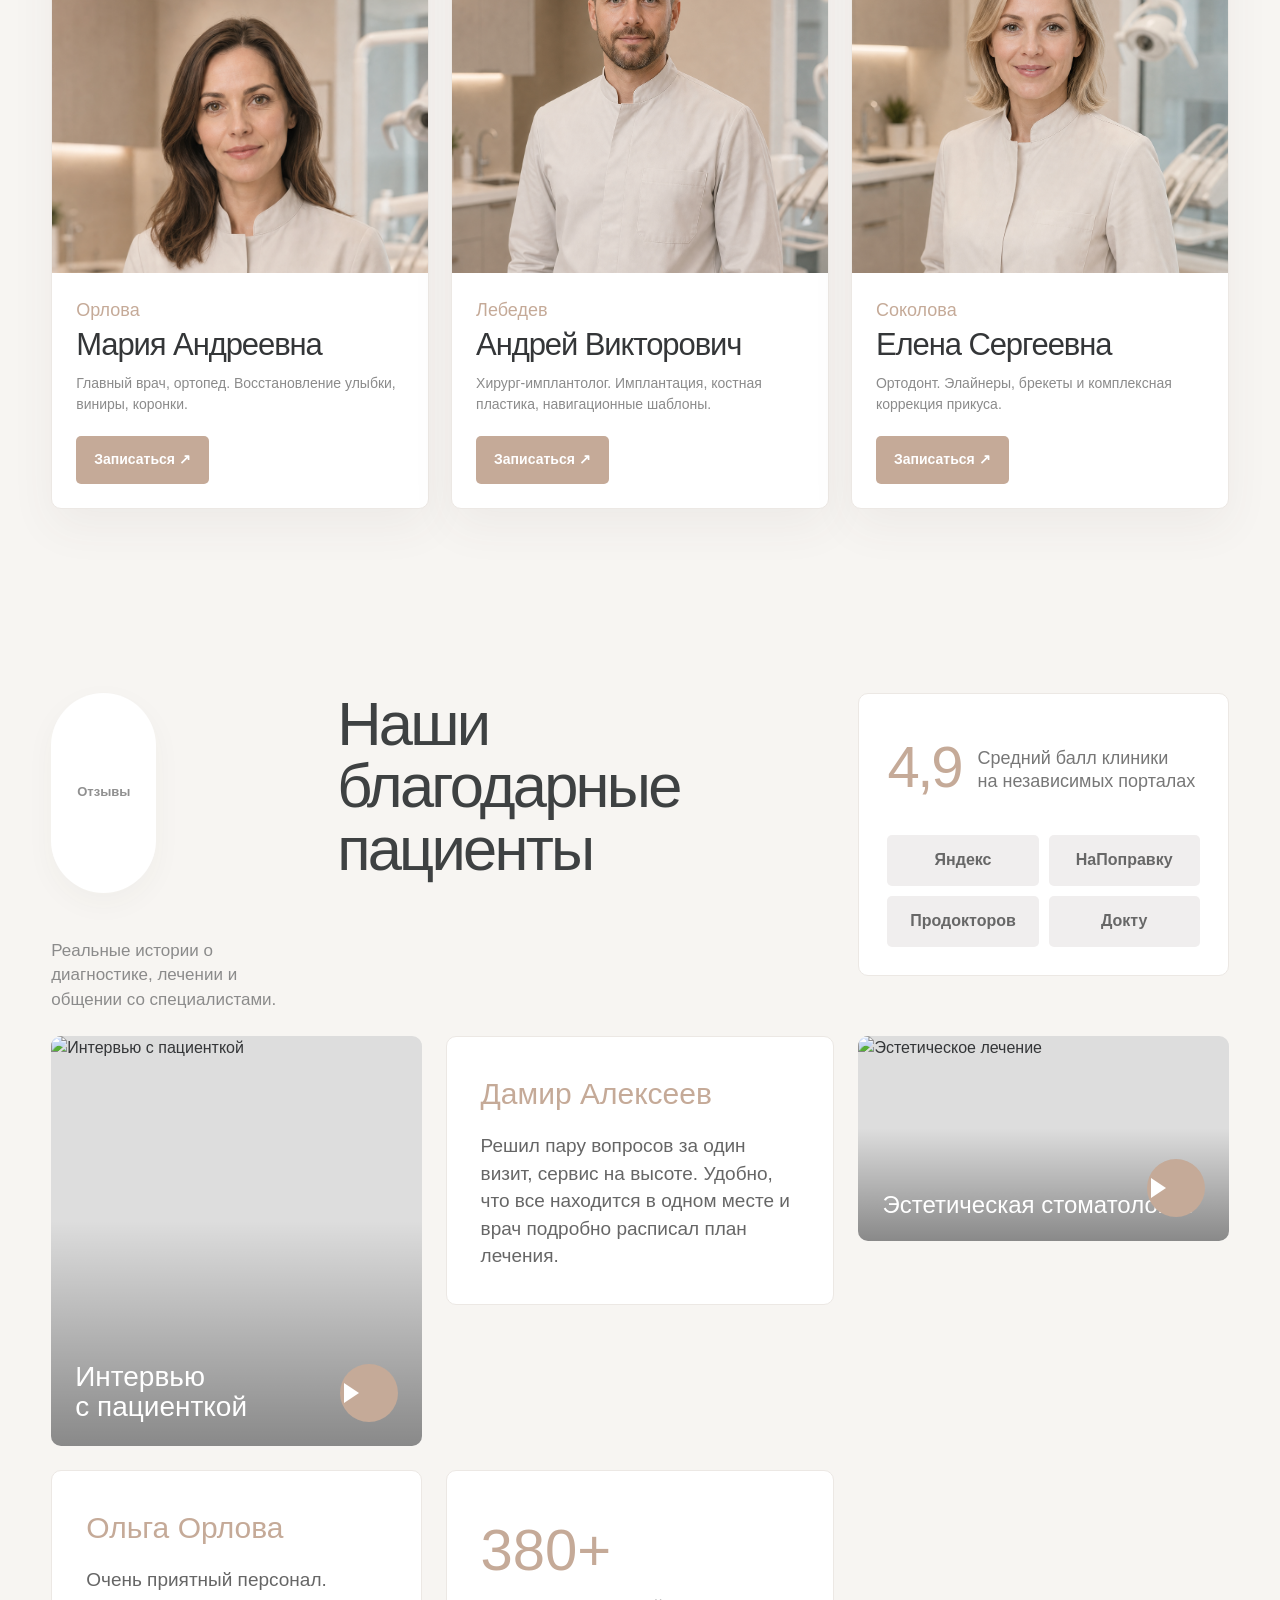
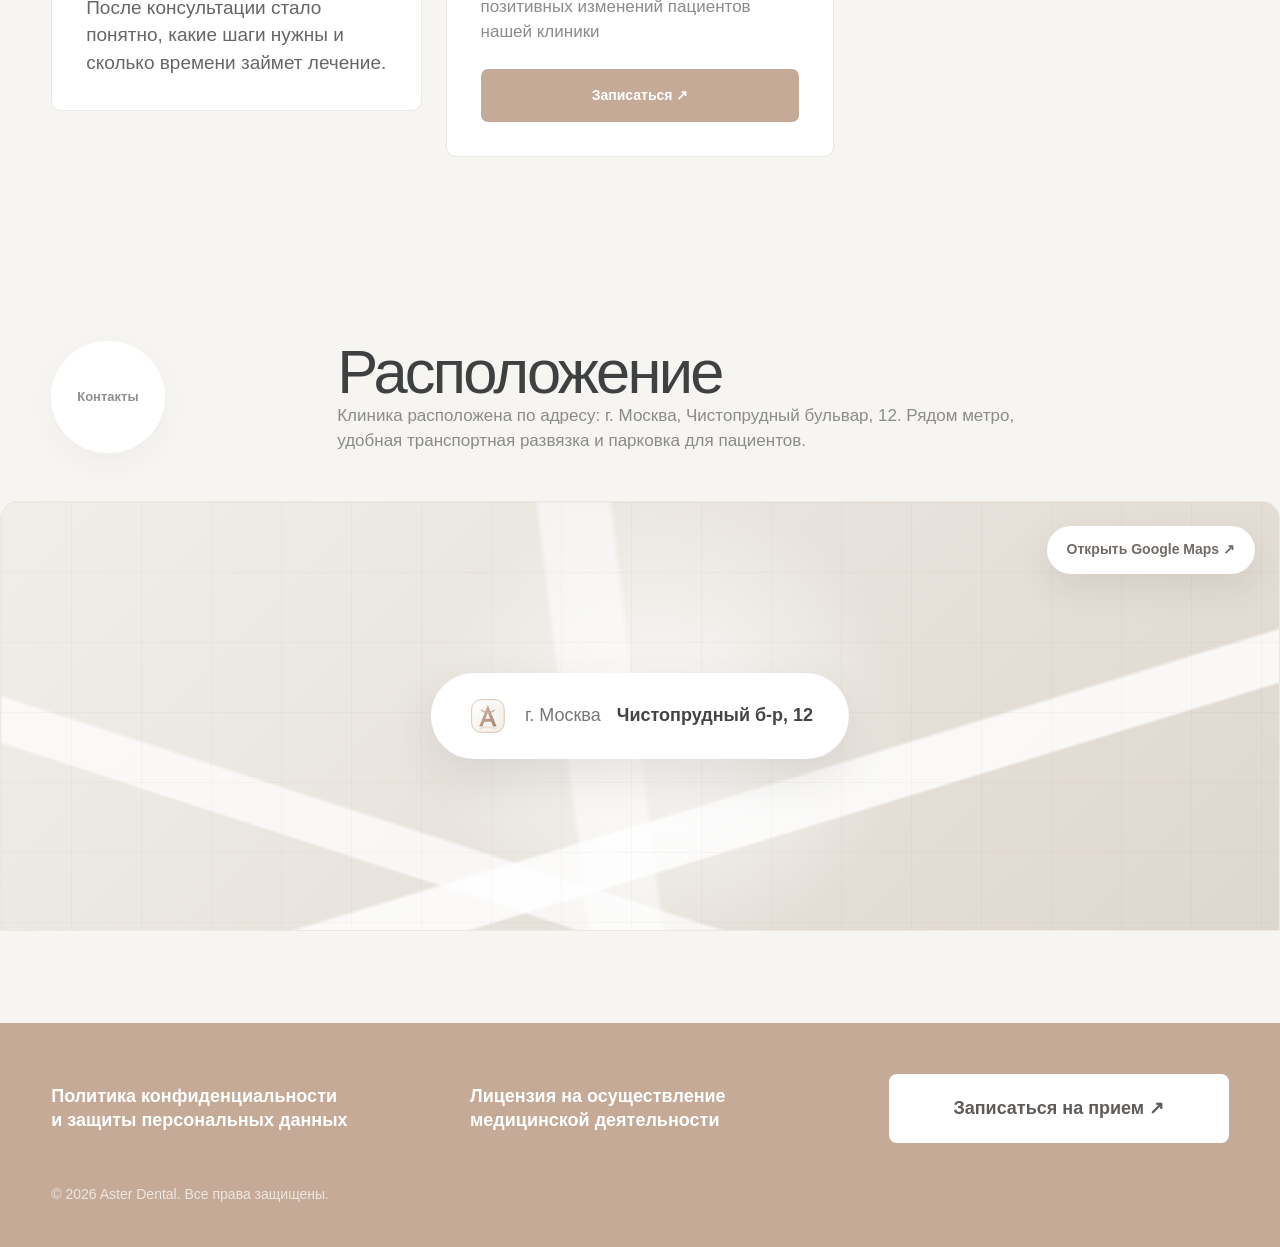
==== commit a8bdced1: "Polish Aster Dental website interactions" ====
--- a/index.html
+++ b/index.html
@@ -4,9 +4,6 @@
 <meta charset="UTF-8" />
 <meta name="viewport" content="width=device-width, initial-scale=1.0" />
 <title>Aster Dental — стоматологическая клиника</title>
-<link rel="preconnect" href="https://fonts.googleapis.com" />
-<link rel="preconnect" href="https://fonts.gstatic.com" crossorigin />
-<link href="https://fonts.googleapis.com/css2?family=Bodoni+Moda:wght@400;500;600;700&family=Jost:wght@300;400;500;600;700&family=Manrope:wght@400;500;600;700&display=swap" rel="stylesheet" />
 <link rel="stylesheet" href="styles.css" />
 </head>
 <body class="ref-page">
--- a/styles.css
+++ b/styles.css
@@ -19,7 +19,7 @@
 *{box-sizing:border-box;margin:0;padding:0}
 html{scroll-behavior:smooth}
 body{
-  font-family:"Jost","Manrope",system-ui,sans-serif;
+  font-family:Arial, Helvetica, sans-serif;
   background:
     radial-gradient(circle at 15% 0%,rgba(255,255,255,.74),rgba(255,255,255,0) 340px),
     linear-gradient(180deg,rgba(255,255,255,.35),rgba(255,255,255,0) 360px),
@@ -290,7 +290,7 @@
   --ref-ink:#343638;
   background:var(--ref-bg);
   color:var(--ref-text);
-  font-family:"Jost","Manrope",system-ui,sans-serif;
+  font-family:Arial, Helvetica, sans-serif;
 }
 .ref-wrap{width:min(1180px,92vw);margin:0 auto}
 .ref-header{position:sticky;background:rgba(247,245,242,.84);backdrop-filter:blur(18px);border-bottom:1px solid rgba(0,0,0,.04)}
@@ -317,7 +317,7 @@
 .luxe-copy{max-width:790px}
 .luxe-kicker{display:block;margin-bottom:18px;color:var(--ref-accent);font-size:16px;font-weight:700;letter-spacing:.18em;text-transform:uppercase}
 .ref-hero-top{display:grid;grid-template-columns:1fr 310px;gap:44px;padding:38px 62px 28px;border-bottom:1px solid var(--ref-line)}
-.ref-hero h1{font-family:"Bodoni Moda","Times New Roman",serif;font-size:clamp(58px,7.1vw,112px);font-weight:500;line-height:.96;letter-spacing:0;color:#414344;max-width:none}
+.ref-hero h1{font-family:Arial, Helvetica, sans-serif;font-size:clamp(58px,7.1vw,112px);font-weight:400;line-height:.96;letter-spacing:-.055em;color:#414344;max-width:none}
 .ref-hero h1 span{display:inline-block;color:var(--ref-accent);text-transform:uppercase;letter-spacing:.035em}
 .ref-hero h1 em{font-style:normal;color:var(--ref-accent)}
 .ref-hero-cta{align-self:end}
@@ -358,7 +358,7 @@
 .ref-section{padding:92px 0}
 .ref-section-head{display:grid;grid-template-columns:240px minmax(0,560px);gap:46px;align-items:start;margin-bottom:42px}
 .ref-chip{display:inline-flex;width:max-content;align-items:center;justify-content:center;min-height:38px;padding:9px 26px;border-radius:999px;background:#fff;color:#909090;font-size:13px;font-weight:700;box-shadow:0 10px 30px rgba(70,65,60,.04)}
-.ref-section h2,.ref-clinic h2,.ref-review-title h2,.ref-location h2{font-family:"Bodoni Moda","Times New Roman",serif;font-size:clamp(38px,4.8vw,70px);line-height:1.02;font-weight:500;letter-spacing:0;color:#3e4142}
+.ref-section h2,.ref-clinic h2,.ref-review-title h2,.ref-location h2{font-family:Arial, Helvetica, sans-serif;font-size:clamp(38px,4.8vw,70px);line-height:1.02;font-weight:400;letter-spacing:-.045em;color:#3e4142}
 .ref-section p{color:#8b8b8b;font-size:17px;line-height:1.45}
 
 .ref-patient-flow{padding-top:38px}
@@ -406,7 +406,7 @@
 .ref-doctor img{width:100%;height:390px;object-fit:cover;object-position:center top;filter:saturate(.88) contrast(.98) sepia(.05)}
 .ref-doctor div{padding:24px}
 .ref-doctor span{color:var(--ref-accent);font-size:18px}
-.ref-doctor h3{font-family:"Bodoni Moda","Times New Roman",serif;font-size:31px;font-weight:500;line-height:1.05;margin:4px 0 12px}
+.ref-doctor h3{font-family:Arial, Helvetica, sans-serif;font-size:31px;font-weight:400;line-height:1.05;letter-spacing:-.035em;margin:4px 0 12px}
 .ref-doctor p{font-size:14px;margin-bottom:22px}
 .ref-doctor a{padding:13px 18px;border-radius:5px}
 
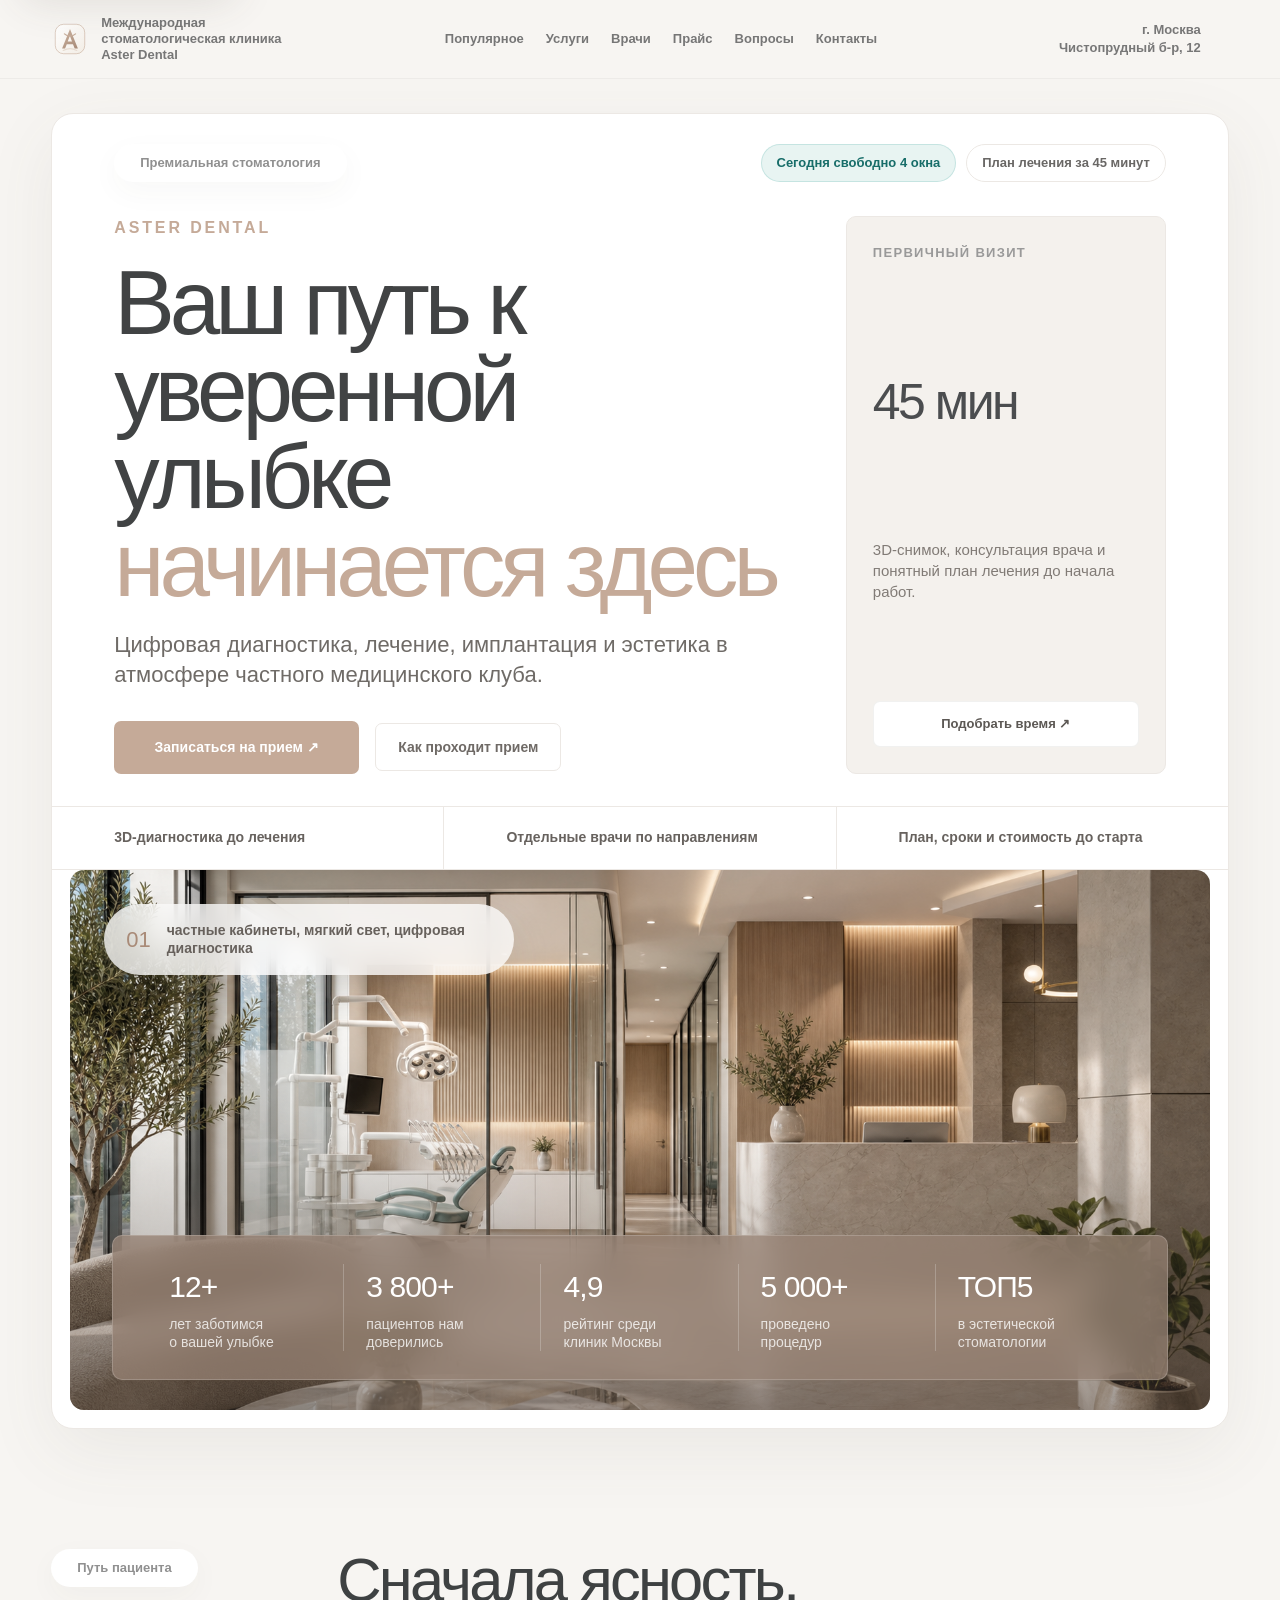
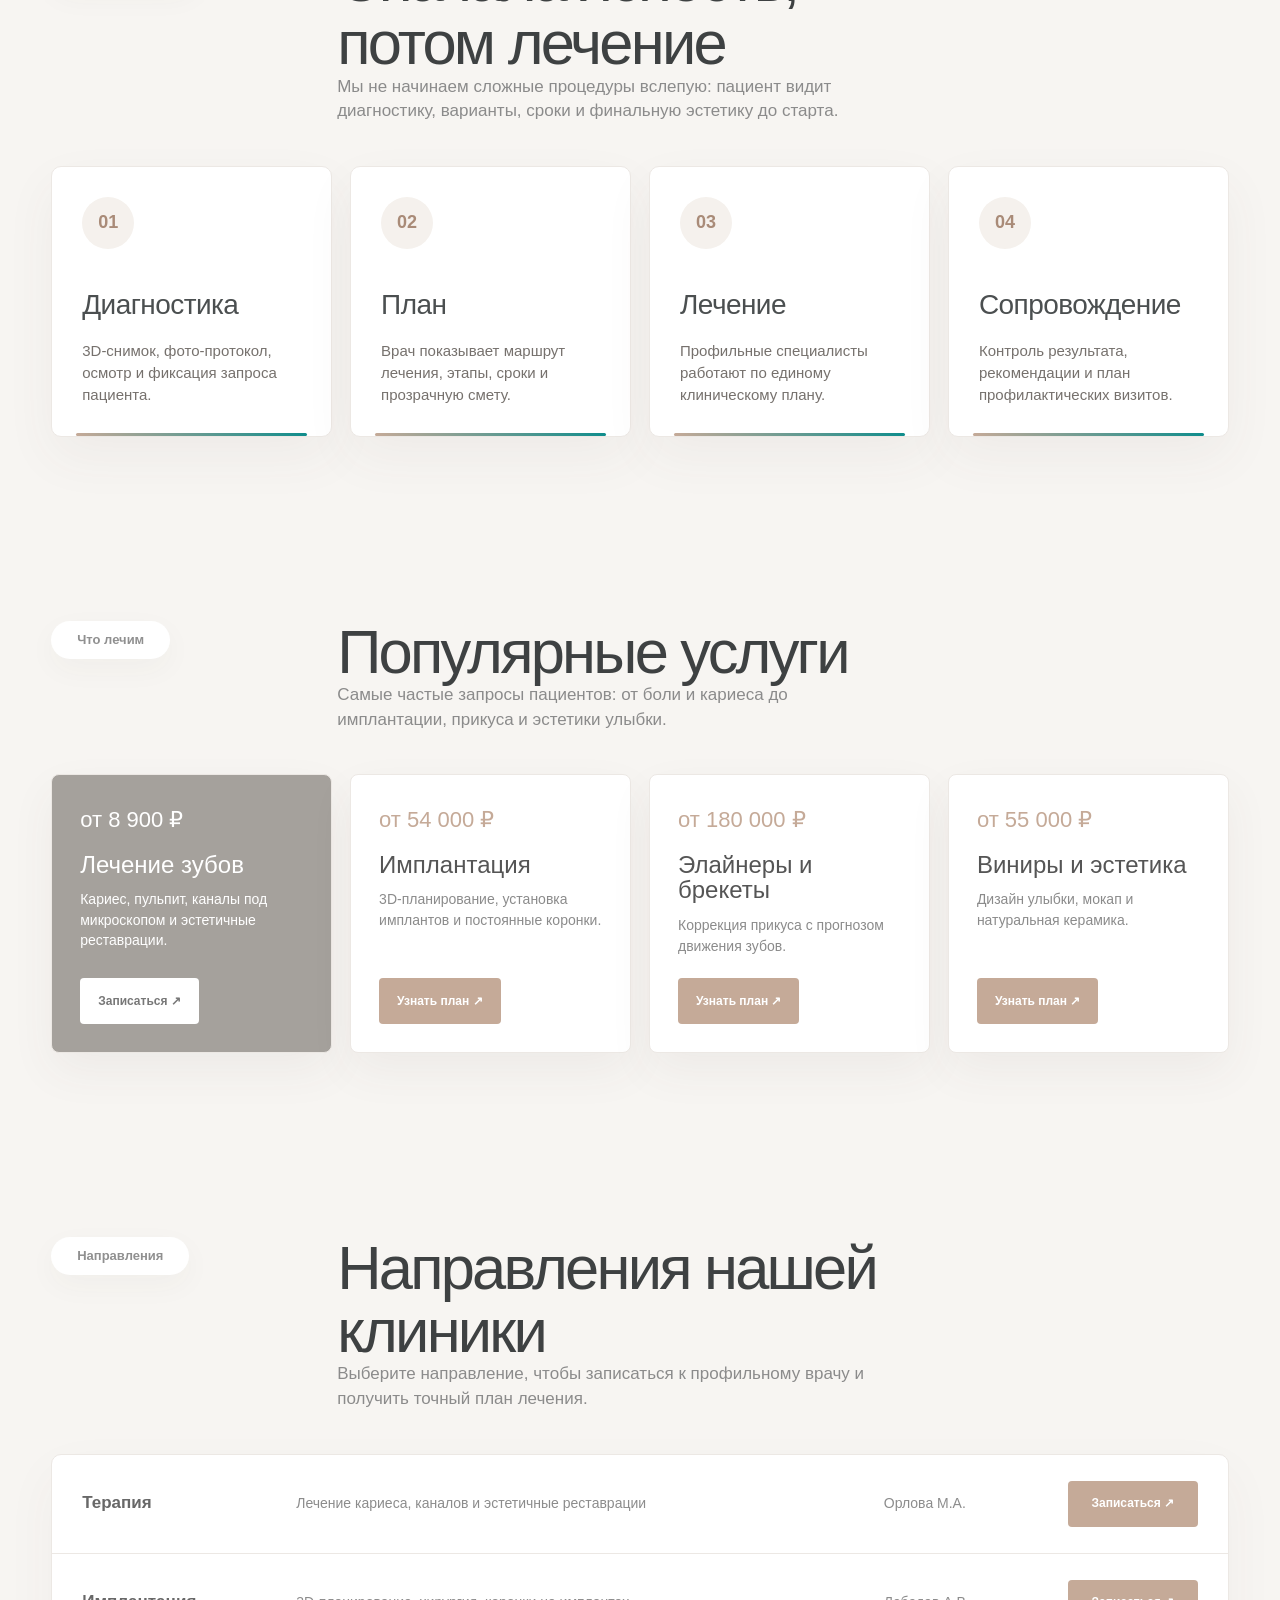
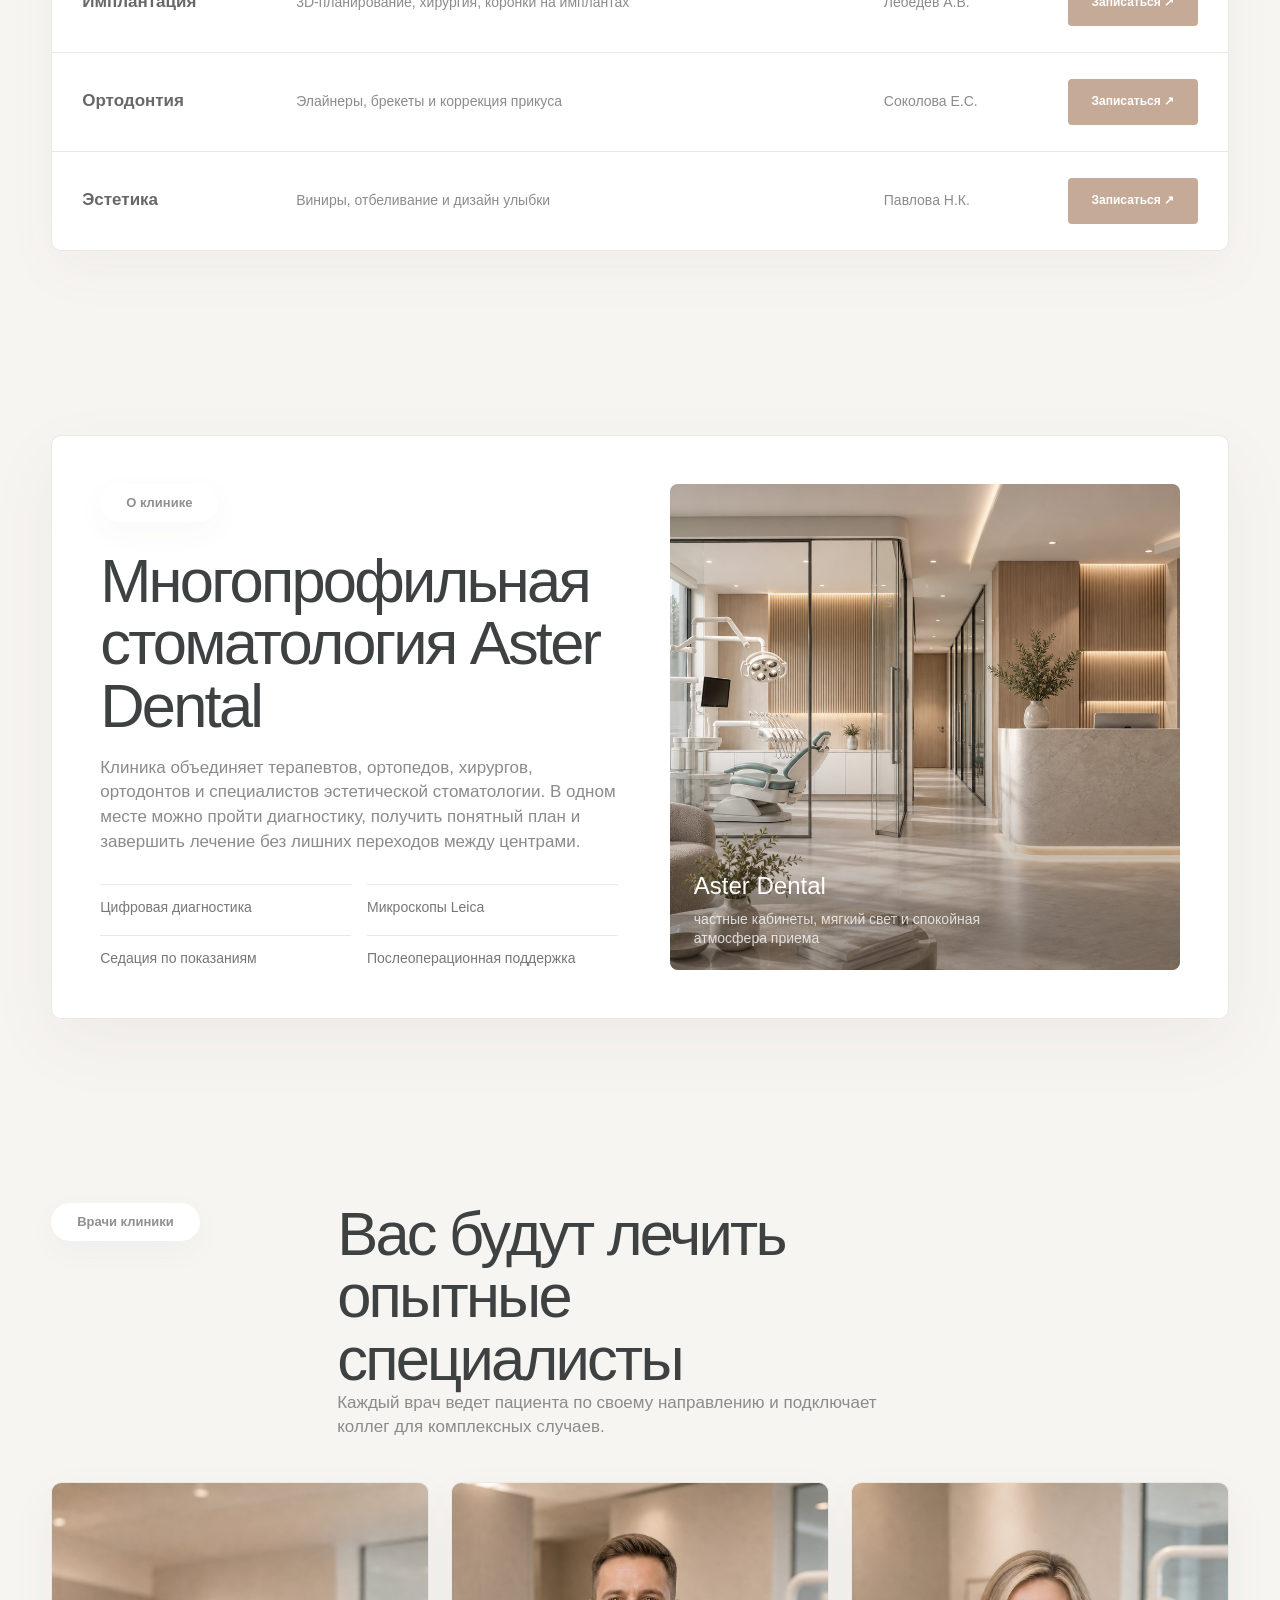
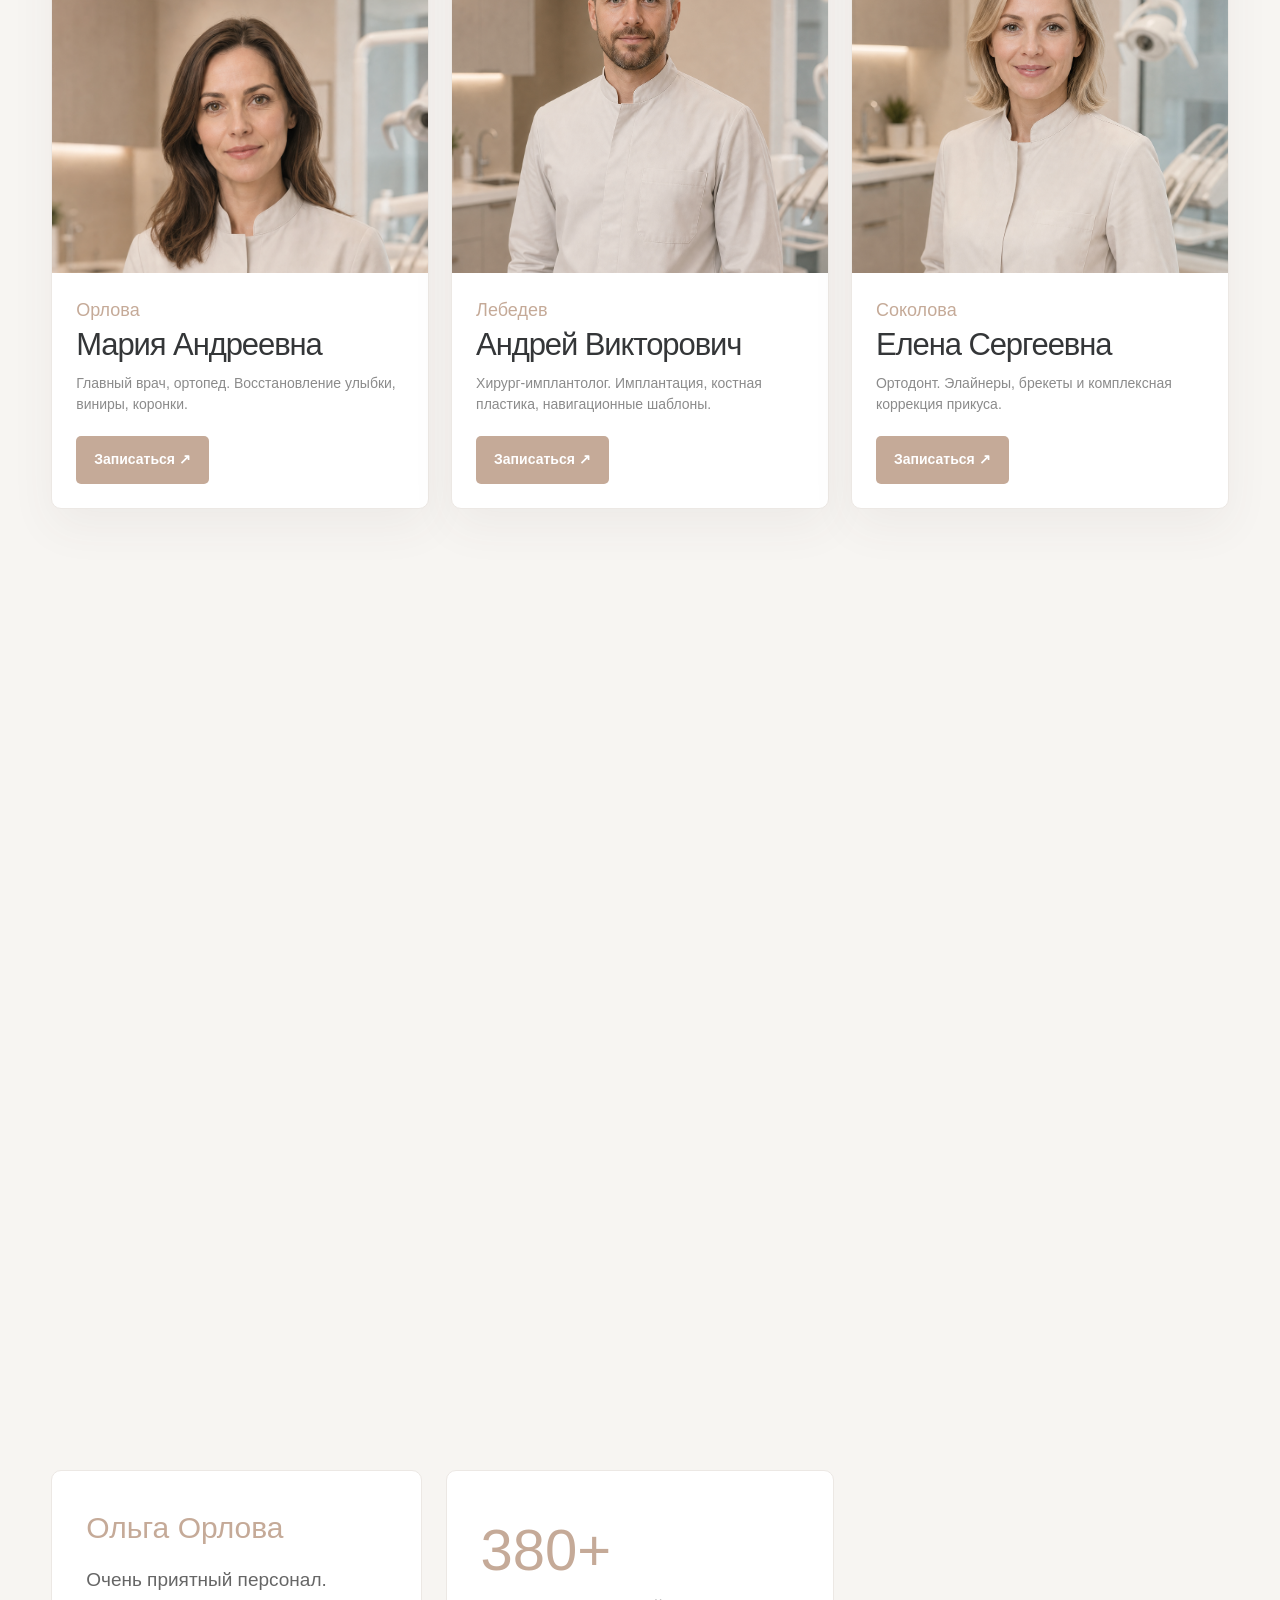
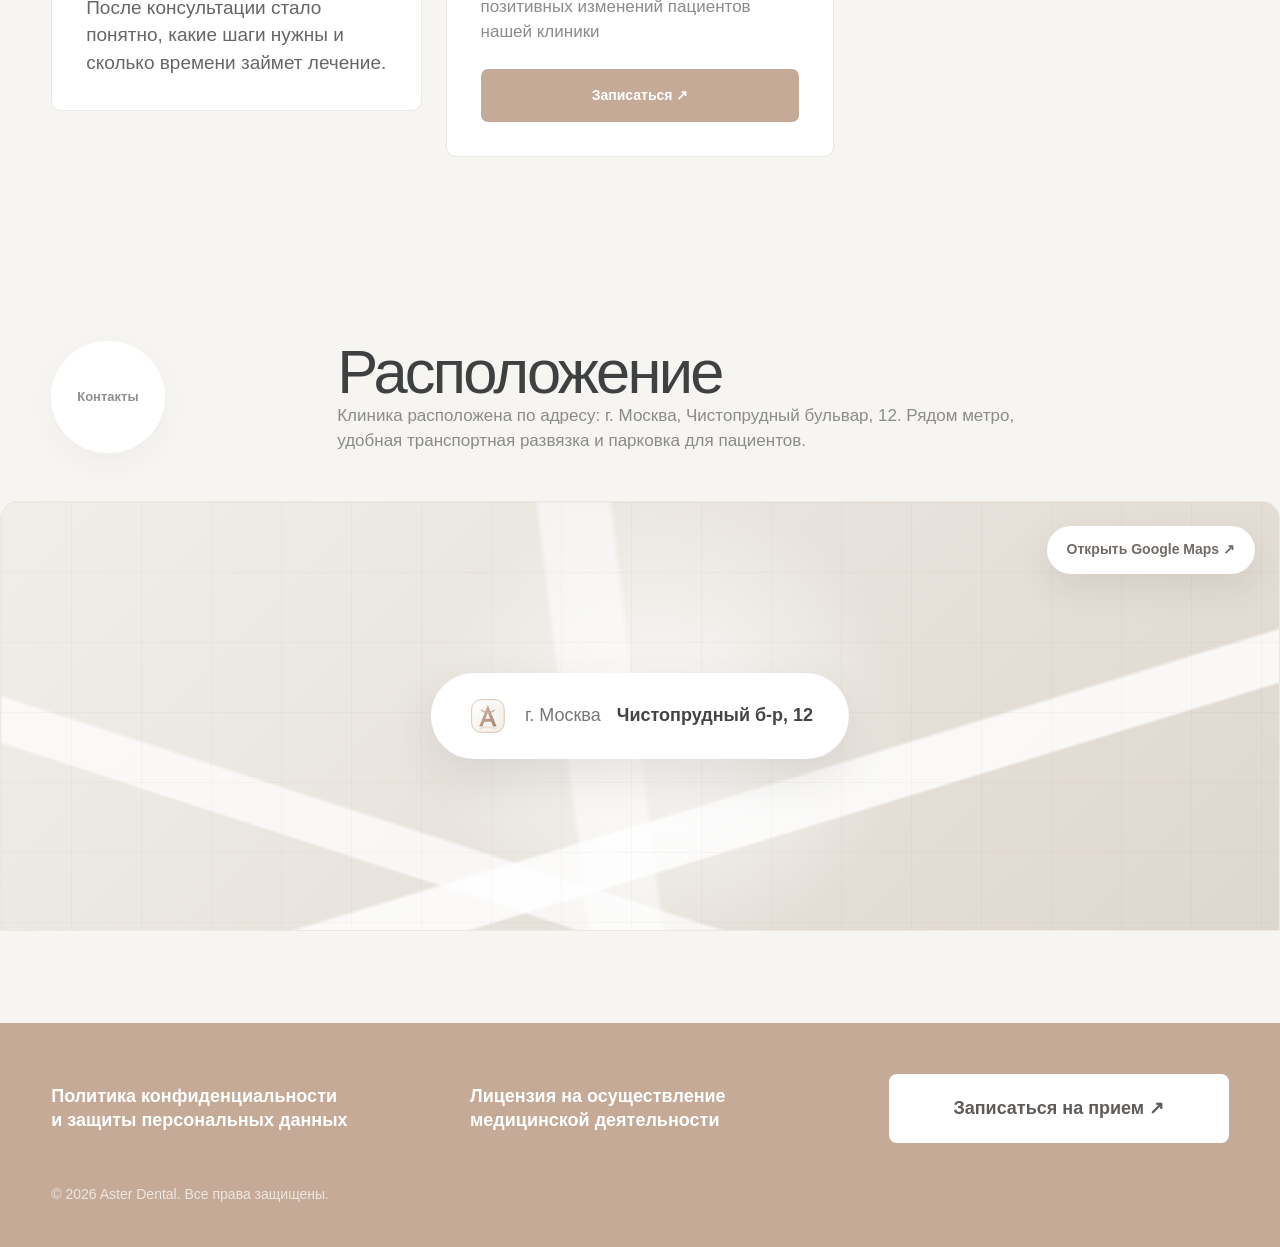
==== commit 2e9fefbe: "Polish Aster Dental website interactions" ====
--- a/index.html
+++ b/index.html
@@ -69,7 +69,7 @@
         <span>План, сроки и стоимость до старта</span>
       </div>
       <div class="ref-hero-photo luxe-photo">
-        <img src="assets/aster-dental-premium-clinic.png" alt="Премиальный интерьер стоматологической клиники Aster Dental" width="1672" height="941" />
+        <img src="assets/aster-hero-clinic-ai.png" alt="Премиальный интерьер стоматологической клиники Aster Dental" width="1672" height="941" />
         <div class="luxe-photo-label">
           <b>01</b>
           <span>частные кабинеты, мягкий свет, цифровая диагностика</span>
@@ -147,7 +147,7 @@
         </div>
       </div>
       <div class="ref-clinic-media">
-        <img src="assets/aster-dental-premium-clinic.png" alt="Интерьер премиальной стоматологии Aster Dental" loading="lazy" width="1672" height="941" />
+        <img src="assets/aster-hero-clinic-ai.png" alt="Интерьер премиальной стоматологии Aster Dental" loading="lazy" width="1672" height="941" />
         <div>
           <b>Aster Dental</b>
           <span>частные кабинеты, мягкий свет и спокойная атмосфера приема</span>
@@ -183,9 +183,9 @@
         <span>Средний балл клиники<br>на независимых порталах</span>
         <div><em>Яндекс</em><em>НаПоправку</em><em>Продокторов</em><em>Докту</em></div>
       </div>
-      <article class="ref-video-card reveal"><img src="https://images.unsplash.com/photo-1590650153855-d9e808231d41?auto=format&fit=crop&w=700&q=85" alt="Интервью с пациенткой" loading="lazy"><span>Интервью<br>с пациенткой</span><button class="video-trigger" type="button" data-video-title="Интервью с пациенткой" aria-label="Открыть видео: интервью с пациенткой"></button></article>
+      <article class="ref-video-card reveal"><img src="assets/aster-patient-consultation.png" alt="Консультация пациентки в Aster Dental" loading="lazy" width="1024" height="1536"><span>Интервью<br>с пациенткой</span><button class="video-trigger" type="button" data-video-title="Интервью с пациенткой" aria-label="Открыть видео: интервью с пациенткой"></button></article>
       <article class="ref-text-review reveal"><h3>Дамир Алексеев</h3><p>Решил пару вопросов за один визит, сервис на высоте. Удобно, что все находится в одном месте и врач подробно расписал план лечения.</p></article>
-      <article class="ref-before-after reveal"><img src="https://images.unsplash.com/photo-1606811971618-4486d14f3f99?auto=format&fit=crop&w=900&q=85" alt="Эстетическое лечение" loading="lazy"><span>Эстетическая стоматология</span><button class="video-trigger" type="button" data-video-title="Эстетическая стоматология" aria-label="Открыть видео: эстетическая стоматология"></button></article>
+      <article class="ref-before-after reveal"><img src="assets/aster-smile-design.png" alt="Материалы для цифрового дизайна улыбки" loading="lazy" width="1448" height="1086"><span>Дизайн улыбки</span><button class="video-trigger" type="button" data-video-title="Дизайн улыбки" aria-label="Открыть видео: дизайн улыбки"></button></article>
       <article class="ref-text-review reveal"><h3>Ольга Орлова</h3><p>Очень приятный персонал. После консультации стало понятно, какие шаги нужны и сколько времени займет лечение.</p></article>
       <article class="ref-review-stat reveal"><div><span>380+</span><p>позитивных изменений пациентов нашей клиники</p></div><a href="contacts.html#appointment">Записаться ↗</a></article>
     </div>
